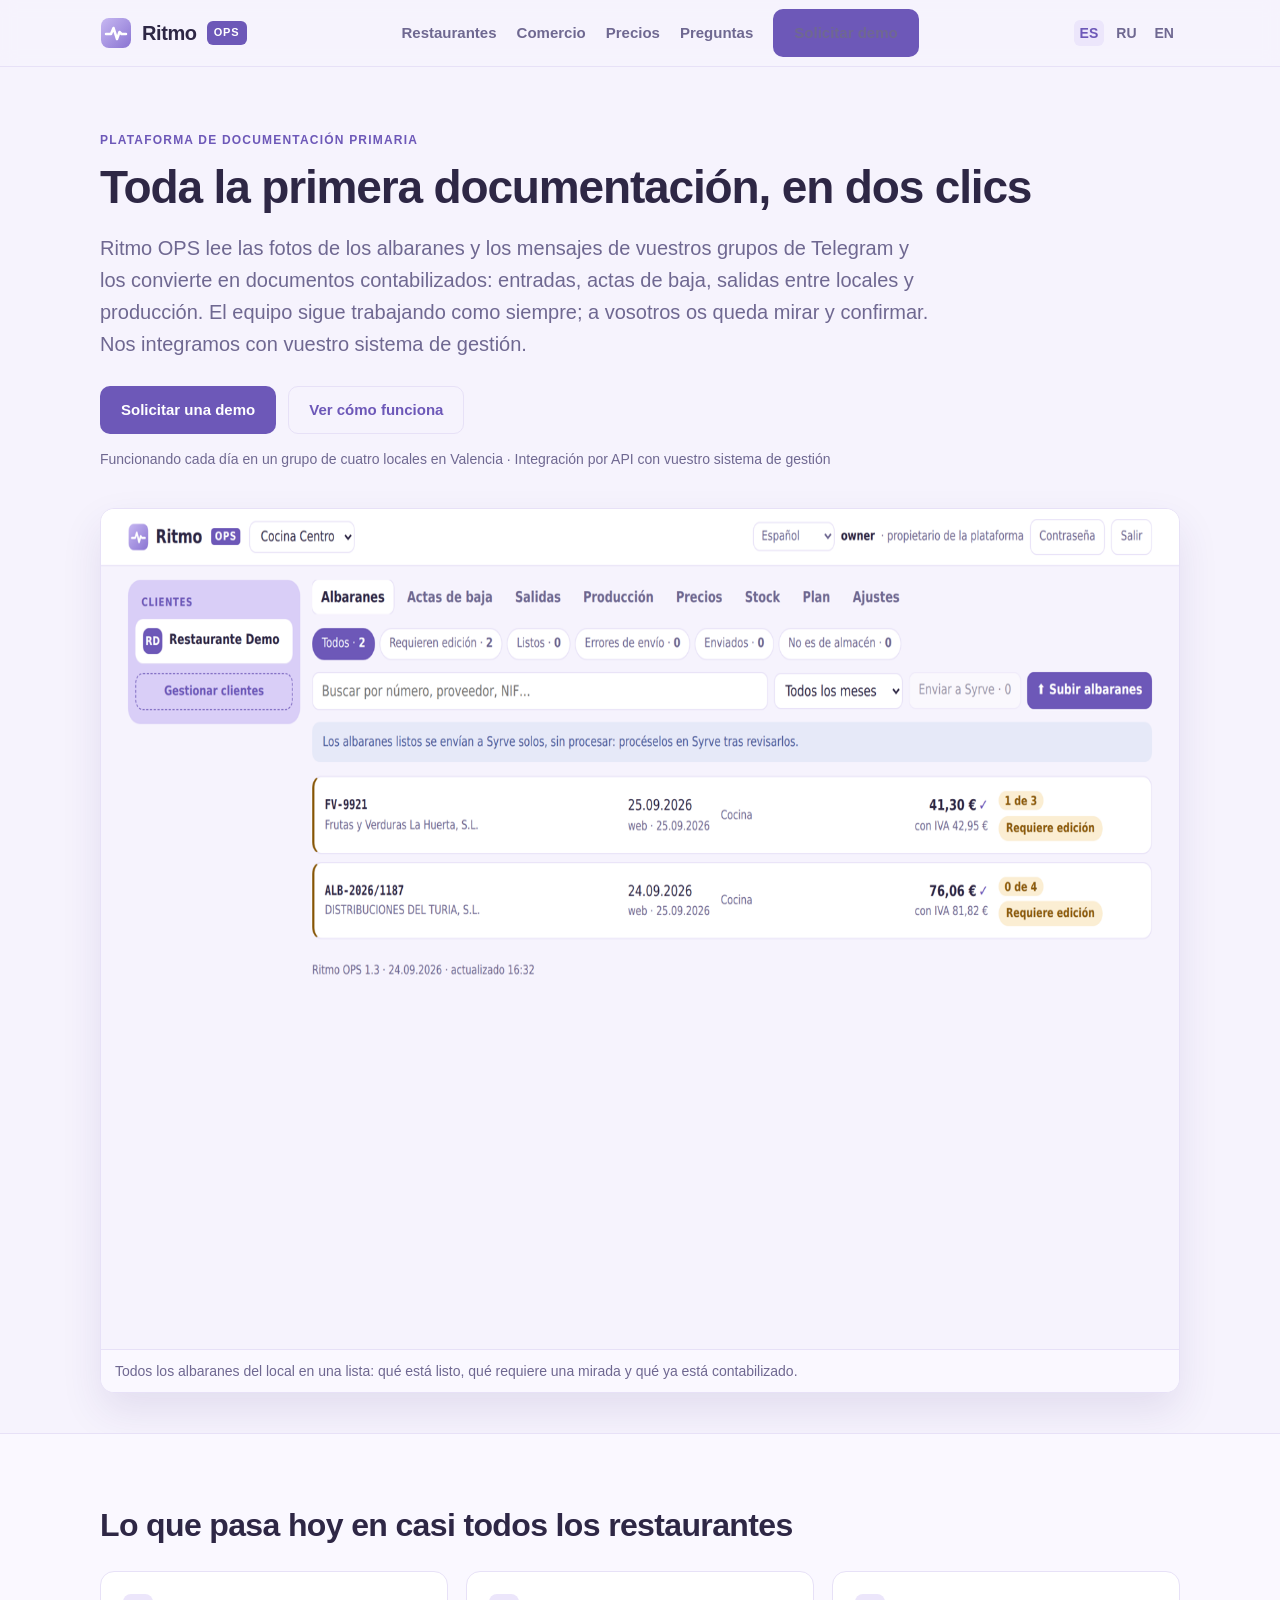
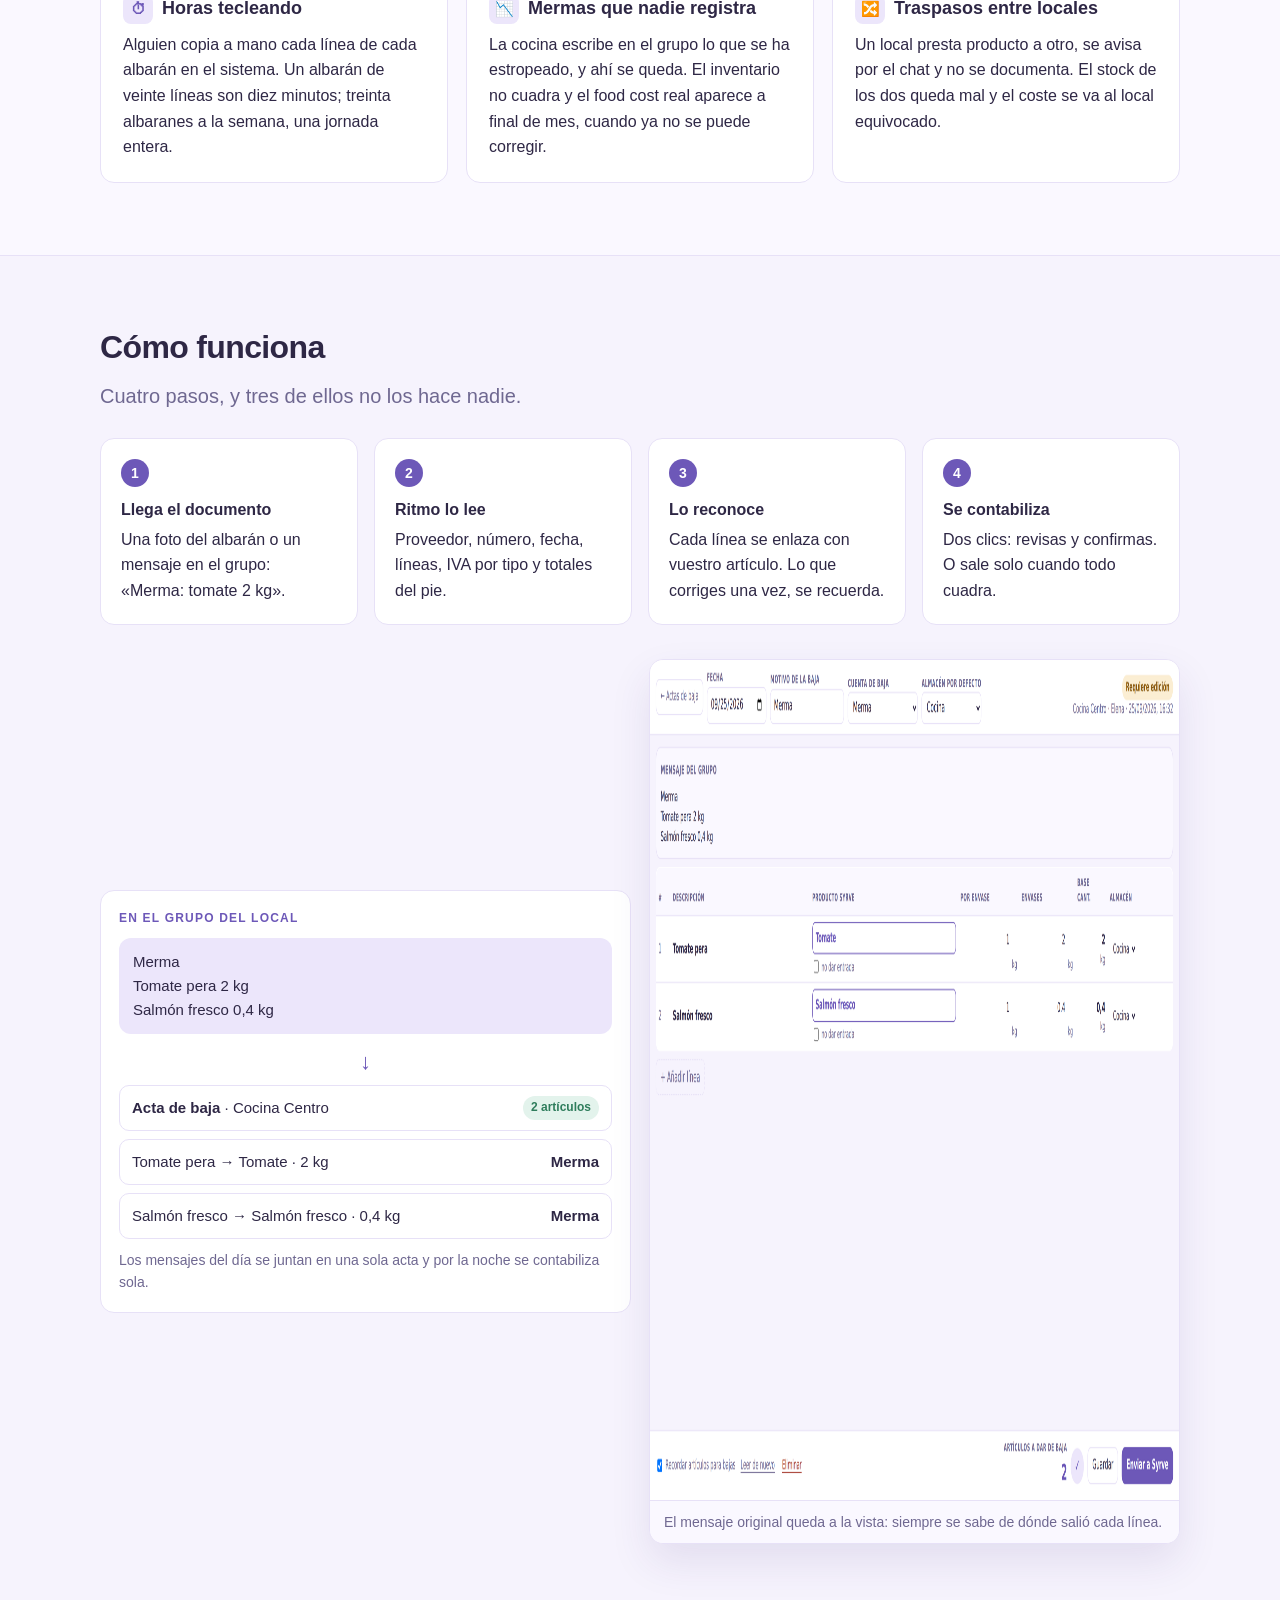
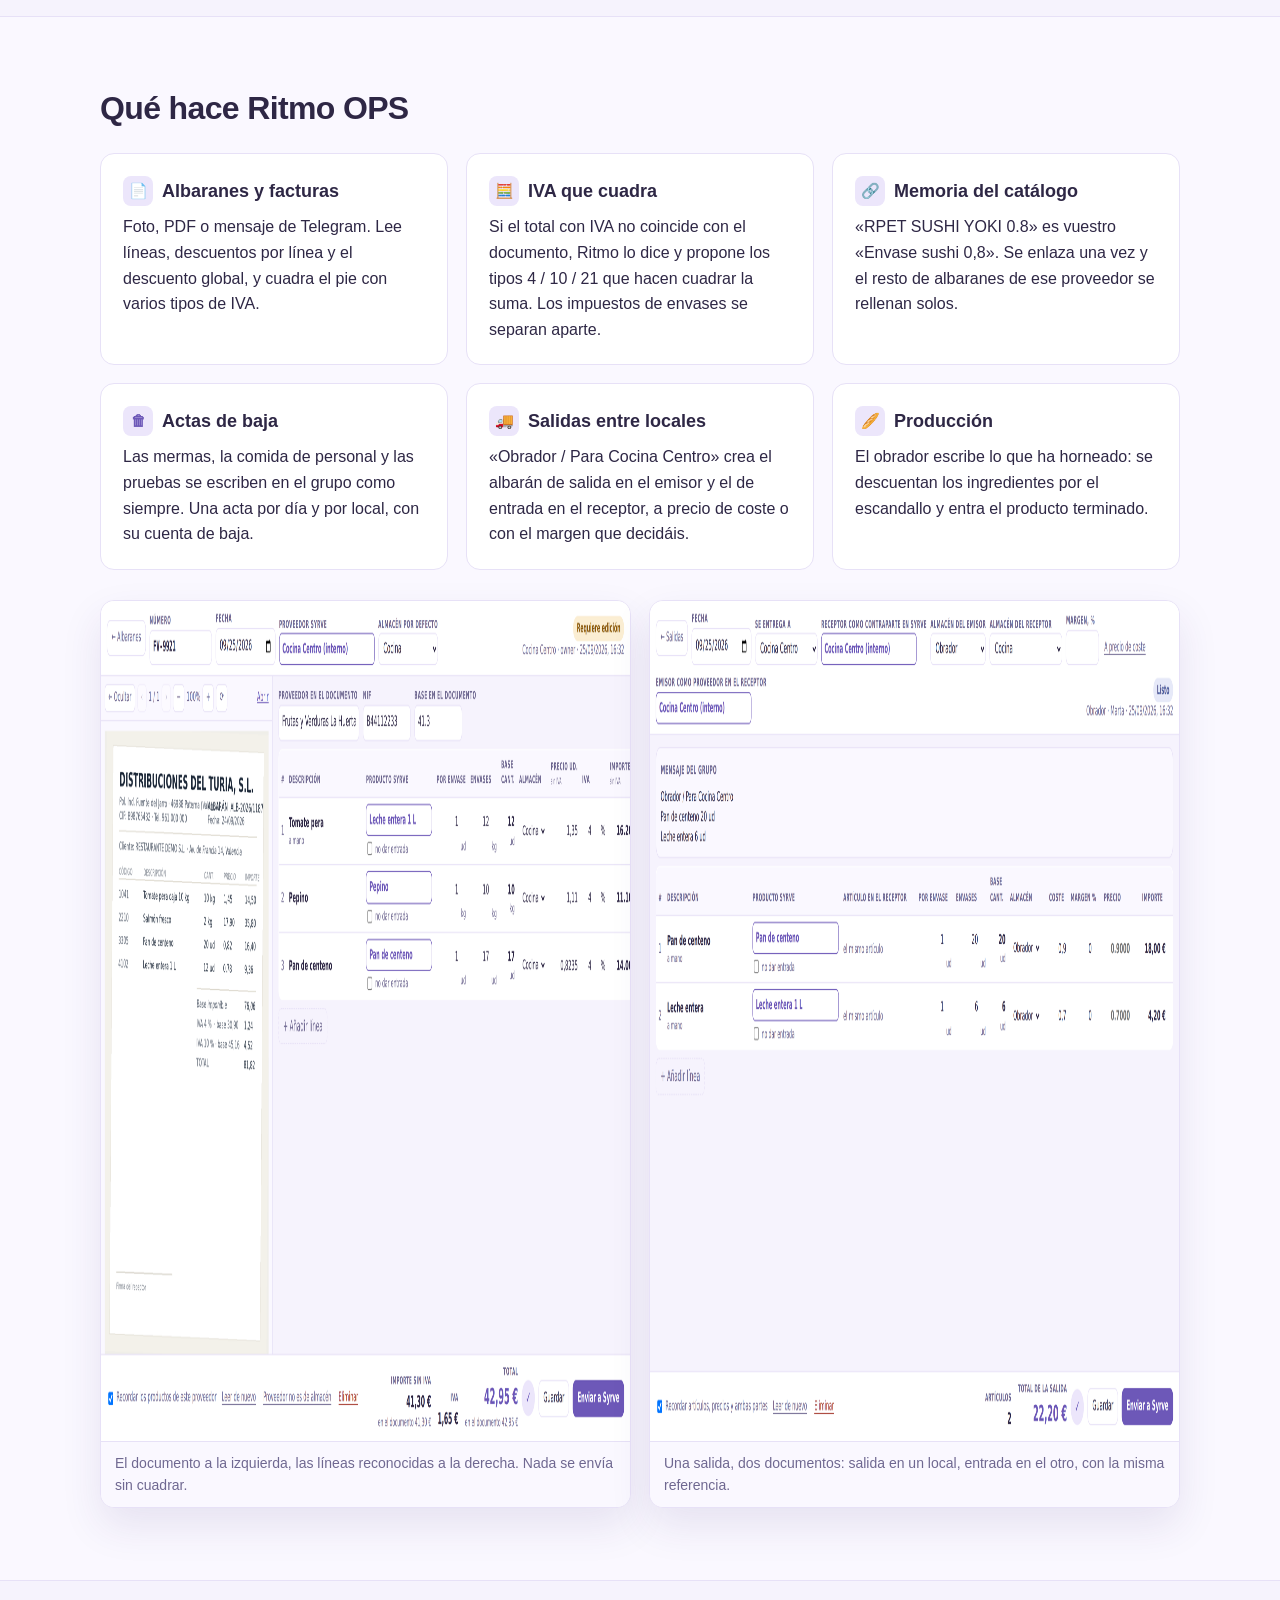
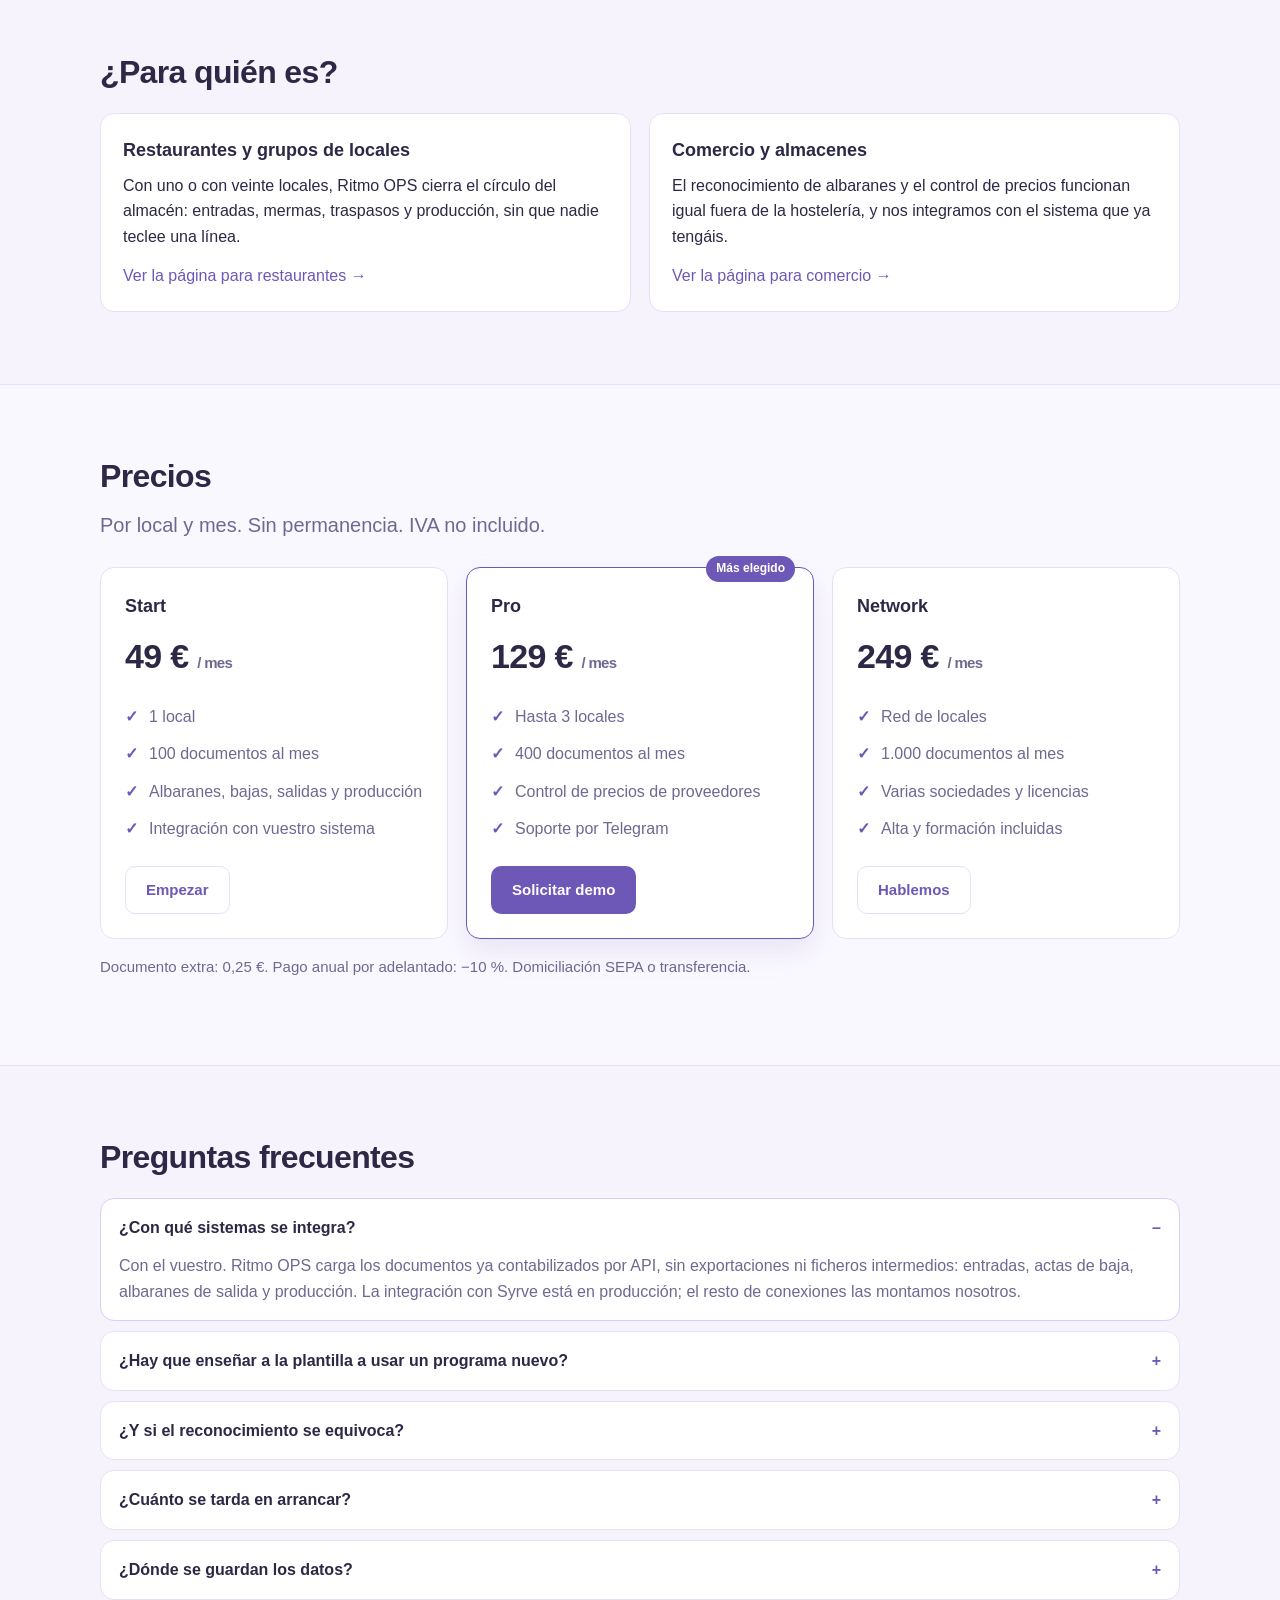
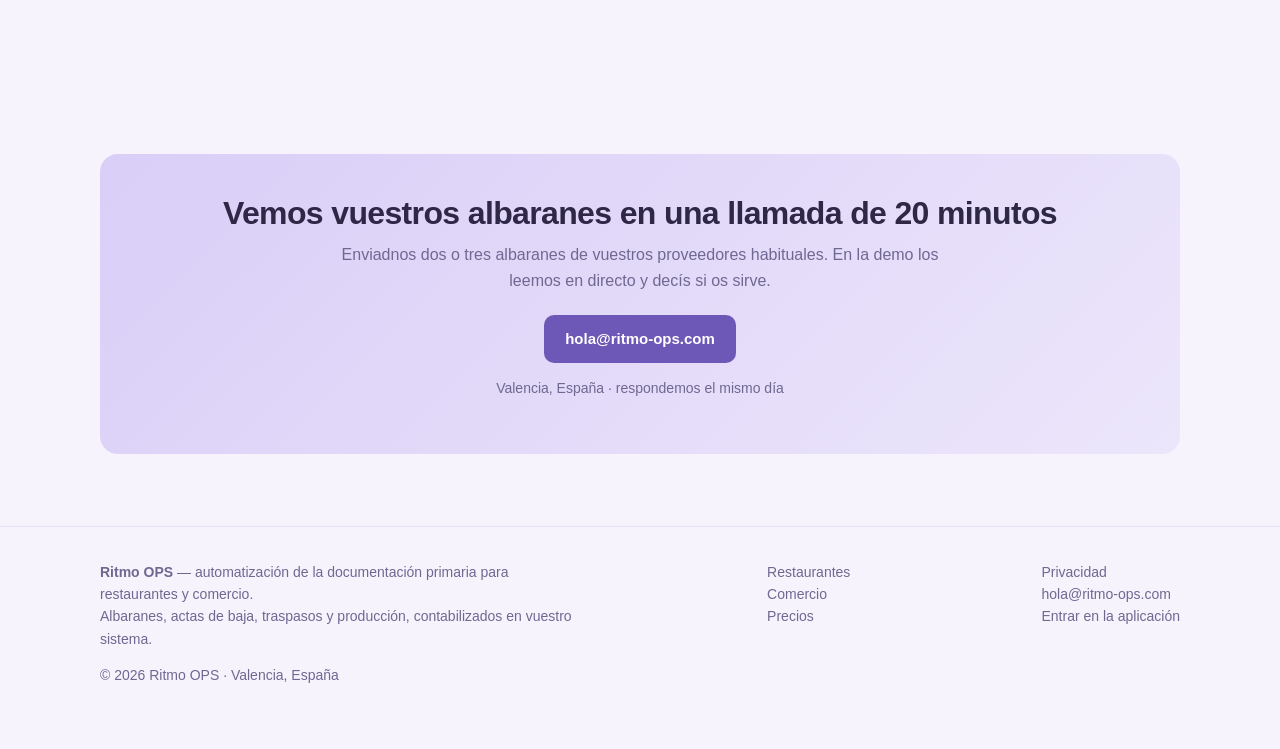
==== index.html @ 9423d685 "Add files via upload" ====
<!doctype html>
<html lang="es">
<head>
<meta charset="utf-8">
<meta name="viewport" content="width=device-width, initial-scale=1">
<title>Ritmo OPS — albaranes, mermas y traspasos automáticos para restaurantes</title>
<meta name="description" content="Plataforma que automatiza la documentación primaria: fotos de albaranes y mensajes del equipo se convierten en documentos contabilizados —entradas, actas de baja, traspasos entre locales y producción— en dos clics.">
<link rel="canonical" href="https://ritmo-ops.com/">
<link rel="alternate" hreflang="es" href="https://ritmo-ops.com/">
<link rel="alternate" hreflang="ru" href="https://ritmo-ops.com/ru.html">
<link rel="alternate" hreflang="en" href="https://ritmo-ops.com/en.html">
<link rel="alternate" hreflang="x-default" href="https://ritmo-ops.com/">
<meta property="og:type" content="website">
<meta property="og:url" content="https://ritmo-ops.com/">
<meta property="og:title" content="Ritmo OPS — albaranes, mermas y traspasos automáticos">
<meta property="og:description" content="De la foto del albarán al documento contabilizado en dos clics. Nos integramos con vuestro sistema de gestión.">
<meta property="og:image" content="https://ritmo-ops.com/og.png">
<meta property="og:locale" content="es_ES">
<meta name="twitter:card" content="summary_large_image">
<link rel="icon" type="image/svg+xml" href="/favicon.svg">
<link rel="stylesheet" href="/style.css">
<script type="application/ld+json">
{"@context":"https://schema.org","@type":"SoftwareApplication","name":"Ritmo OPS",
"applicationCategory":"BusinessApplication","operatingSystem":"Web",
"description":"Plataforma de automatización de la documentación primaria: reconocimiento de albaranes y facturas, actas de baja, traspasos entre locales y producción, con carga automática en el sistema de gestión del cliente.",
"url":"https://ritmo-ops.com/","inLanguage":["es","ru","en"],
"offers":[{"@type":"Offer","name":"Start","price":"49","priceCurrency":"EUR"},
{"@type":"Offer","name":"Pro","price":"129","priceCurrency":"EUR"},
{"@type":"Offer","name":"Network","price":"249","priceCurrency":"EUR"}],
"featureList":["OCR de albaranes y facturas","Conciliación automática con vuestro catálogo","Actas de baja desde el chat","Traspasos entre locales","Actas de producción","Control de precios de proveedores","Integración por API con el sistema de gestión"]}
</script>
<script type="application/ld+json">
{"@context":"https://schema.org","@type":"FAQPage","mainEntity":[
{"@type":"Question","name":"¿Con qué sistemas se integra Ritmo OPS?","acceptedAnswer":{"@type":"Answer","text":"Nos integramos con vuestro sistema de gestión por API: los documentos se cargan ya contabilizados, sin exportar ni teclear. La integración con Syrve está en producción y el resto de conexiones las montamos nosotros."}},
{"@type":"Question","name":"¿Hay que enseñar a la plantilla a usar un programa nuevo?","acceptedAnswer":{"@type":"Answer","text":"No. El personal sigue haciendo la foto del albarán y escribiendo en el grupo de siempre. El trabajo con los documentos lo hace quien lleva la contabilidad."}},
{"@type":"Question","name":"¿Qué pasa si el reconocimiento se equivoca?","acceptedAnswer":{"@type":"Answer","text":"Nada se contabiliza sin vuestra autorización. Ritmo avisa cuando las sumas o el IVA no cuadran y propone el ajuste; cada corrección se recuerda para la próxima vez."}},
{"@type":"Question","name":"¿Cuánto cuesta?","acceptedAnswer":{"@type":"Answer","text":"Desde 49 € al mes por local con 100 documentos incluidos. Pro 129 € con 400 documentos y Network 249 € con 1.000. IVA no incluido."}},
{"@type":"Question","name":"¿Dónde se guardan mis datos?","acceptedAnswer":{"@type":"Answer","text":"En servidores en la Unión Europea. Las credenciales de vuestro sistema se guardan cifradas y no se muestran a nadie, ni siquiera a nosotros."}}]}
</script>
</head>
<body>

<header class="top">
  <div class="wrap">
    <a class="brand" href="/">
      <span class="mark"><svg viewBox="0 0 64 64" xmlns="http://www.w3.org/2000/svg" aria-hidden="true"><defs><linearGradient id="g" x1="0" y1="0" x2="1" y2="1"><stop offset="0" stop-color="#c7b8f2"/><stop offset="1" stop-color="#8a74d2"/></linearGradient></defs><rect x="2" y="2" width="60" height="60" rx="16" fill="url(#g)"/><path d="M12 34 H22 L27 22 L34 44 L39 30 L43 34 H52" fill="none" stroke="#fff" stroke-width="5" stroke-linecap="round" stroke-linejoin="round"/></svg></span>
      Ritmo <b>OPS</b>
    </a>
    <nav class="menu">
      <a href="/restaurantes.html">Restaurantes</a>
      <a href="/comercio.html">Comercio</a>
      <a href="#precios">Precios</a>
      <a href="#faq">Preguntas</a>
      <a class="btn" href="#demo">Solicitar demo</a>
    </nav>
    <div class="lang" style="margin-left:auto">
      <a href="/" aria-current="page">ES</a><a href="/ru.html">RU</a><a href="/en.html">EN</a>
    </div>
  </div>
</header>

<section class="hero">
  <div class="wrap">
    <p class="eyebrow">Plataforma de documentación primaria</p>
    <h1>Toda la primera documentación, en dos clics</h1>
    <p class="lead">Ritmo OPS lee las fotos de los albaranes y los mensajes de vuestros grupos de
      Telegram y los convierte en documentos contabilizados: entradas, actas de baja, salidas entre
      locales y producción. El equipo sigue trabajando como siempre; a vosotros os queda mirar y
      confirmar. Nos integramos con vuestro sistema de gestión.</p>
    <div class="cta">
      <a class="btn" href="#demo">Solicitar una demo</a>
      <a class="btn ghost" href="#como">Ver cómo funciona</a>
    </div>
    <p class="note">Funcionando cada día en un grupo de cuatro locales en Valencia · Integración por API con vuestro sistema de gestión</p>

    <figure class="shot">
      <img src="/shot-lista.png" width="1440" height="840"
           alt="Lista de albaranes en Ritmo OPS con su estado: requiere edición, listo, contabilizado">
      <figcaption>Todos los albaranes del local en una lista: qué está listo, qué requiere una mirada y qué ya está contabilizado.</figcaption>
    </figure>
  </div>
</section>

<section class="tint">
  <div class="wrap">
    <h2>Lo que pasa hoy en casi todos los restaurantes</h2>
    <div class="grid g3" style="margin-top:26px">
      <div class="card">
        <h3><span class="ico">⏱</span> Horas tecleando</h3>
        <p>Alguien copia a mano cada línea de cada albarán en el sistema. Un albarán de veinte
          líneas son diez minutos; treinta albaranes a la semana, una jornada entera.</p>
      </div>
      <div class="card">
        <h3><span class="ico">📉</span> Mermas que nadie registra</h3>
        <p>La cocina escribe en el grupo lo que se ha estropeado, y ahí se queda. El inventario
          no cuadra y el food cost real aparece a final de mes, cuando ya no se puede corregir.</p>
      </div>
      <div class="card">
        <h3><span class="ico">🔀</span> Traspasos entre locales</h3>
        <p>Un local presta producto a otro, se avisa por el chat y no se documenta. El stock de
          los dos queda mal y el coste se va al local equivocado.</p>
      </div>
    </div>
  </div>
</section>

<section id="como">
  <div class="wrap">
    <h2>Cómo funciona</h2>
    <p class="lead">Cuatro pasos, y tres de ellos no los hace nadie.</p>
    <ol class="steps">
      <li><b>Llega el documento</b>Una foto del albarán o un mensaje en el grupo: «Merma: tomate 2 kg».</li>
      <li><b>Ritmo lo lee</b>Proveedor, número, fecha, líneas, IVA por tipo y totales del pie.</li>
      <li><b>Lo reconoce</b>Cada línea se enlaza con vuestro artículo. Lo que corriges una vez, se recuerda.</li>
      <li><b>Se contabiliza</b>Dos clics: revisas y confirmas. O sale solo cuando todo cuadra.</li>
    </ol>

    <div class="grid g2" style="margin-top:34px; align-items:center">
      <div class="chat">
        <p class="eyebrow" style="margin-bottom:10px">En el grupo del local</p>
        <div class="bubble">Merma
Tomate pera 2 kg
Salmón fresco 0,4 kg</div>
        <div class="arrowdown">↓</div>
        <div class="docline"><span><b>Acta de baja</b> · Cocina Centro</span><span class="tag">2 artículos</span></div>
        <div class="docline"><span>Tomate pera → Tomate · 2 kg</span><b>Merma</b></div>
        <div class="docline"><span>Salmón fresco → Salmón fresco · 0,4 kg</span><b>Merma</b></div>
        <p class="muted" style="margin:10px 0 0; font-size:14px">Los mensajes del día se juntan en una sola acta y por la noche se contabiliza sola.</p>
      </div>
      <figure class="shot" style="margin:0">
        <img src="/shot-merma.png" width="1440" height="840"
             alt="Acta de baja creada a partir de un mensaje del grupo de Telegram">
        <figcaption>El mensaje original queda a la vista: siempre se sabe de dónde salió cada línea.</figcaption>
      </figure>
    </div>
  </div>
</section>

<section class="tint">
  <div class="wrap">
    <h2>Qué hace Ritmo OPS</h2>
    <div class="grid g3" style="margin-top:26px">
      <div class="card">
        <h3><span class="ico">📄</span> Albaranes y facturas</h3>
        <p>Foto, PDF o mensaje de Telegram. Lee líneas, descuentos por línea y el descuento global,
          y cuadra el pie con varios tipos de IVA.</p>
      </div>
      <div class="card">
        <h3><span class="ico">🧮</span> IVA que cuadra</h3>
        <p>Si el total con IVA no coincide con el documento, Ritmo lo dice y propone los tipos
          4 / 10 / 21 que hacen cuadrar la suma. Los impuestos de envases se separan aparte.</p>
      </div>
      <div class="card">
        <h3><span class="ico">🔗</span> Memoria del catálogo</h3>
        <p>«RPET SUSHI YOKI 0.8» es vuestro «Envase sushi 0,8». Se enlaza una vez y el resto de
          albaranes de ese proveedor se rellenan solos.</p>
      </div>
      <div class="card">
        <h3><span class="ico">🗑</span> Actas de baja</h3>
        <p>Las mermas, la comida de personal y las pruebas se escriben en el grupo como siempre.
          Una acta por día y por local, con su cuenta de baja.</p>
      </div>
      <div class="card">
        <h3><span class="ico">🚚</span> Salidas entre locales</h3>
        <p>«Obrador / Para Cocina Centro» crea el albarán de salida en el emisor y el de entrada
          en el receptor, a precio de coste o con el margen que decidáis.</p>
      </div>
      <div class="card">
        <h3><span class="ico">🥖</span> Producción</h3>
        <p>El obrador escribe lo que ha horneado: se descuentan los ingredientes por el escandallo
          y entra el producto terminado.</p>
      </div>
    </div>

    <div class="grid g2" style="margin-top:30px">
      <figure class="shot" style="margin:0">
        <img src="/shot-factura.png" width="1440" height="840"
             alt="Albarán reconocido en Ritmo OPS: líneas enlazadas con el catálogo e IVA por línea">
        <figcaption>El documento a la izquierda, las líneas reconocidas a la derecha. Nada se envía sin cuadrar.</figcaption>
      </figure>
      <figure class="shot" style="margin:0">
        <img src="/shot-traspaso.png" width="1440" height="840"
             alt="Albarán de salida entre locales con coste, margen y precio por línea">
        <figcaption>Una salida, dos documentos: salida en un local, entrada en el otro, con la misma referencia.</figcaption>
      </figure>
    </div>
  </div>
</section>

<section>
  <div class="wrap">
    <h2>¿Para quién es?</h2>
    <div class="grid g2" style="margin-top:22px">
      <div class="card">
        <h3>Restaurantes y grupos de locales</h3>
        <p>Con uno o con veinte locales, Ritmo OPS cierra el círculo del almacén: entradas, mermas,
          traspasos y producción, sin que nadie teclee una línea.</p>
        <p><a href="/restaurantes.html">Ver la página para restaurantes →</a></p>
      </div>
      <div class="card">
        <h3>Comercio y almacenes</h3>
        <p>El reconocimiento de albaranes y el control de precios funcionan igual fuera de la
          hostelería, y nos integramos con el sistema que ya tengáis.</p>
        <p><a href="/comercio.html">Ver la página para comercio →</a></p>
      </div>
    </div>
  </div>
</section>

<section id="precios" class="tint">
  <div class="wrap">
    <h2>Precios</h2>
    <p class="lead">Por local y mes. Sin permanencia. IVA no incluido.</p>
    <div class="plans">
      <div class="plan">
        <h3>Start</h3>
        <p class="price">49 € <span>/ mes</span></p>
        <ul>
          <li>1 local</li>
          <li>100 documentos al mes</li>
          <li>Albaranes, bajas, salidas y producción</li>
          <li>Integración con vuestro sistema</li>
        </ul>
        <a class="btn ghost" href="#demo">Empezar</a>
      </div>
      <div class="plan best">
        <h3>Pro</h3>
        <p class="price">129 € <span>/ mes</span></p>
        <ul>
          <li>Hasta 3 locales</li>
          <li>400 documentos al mes</li>
          <li>Control de precios de proveedores</li>
          <li>Soporte por Telegram</li>
        </ul>
        <a class="btn" href="#demo">Solicitar demo</a>
      </div>
      <div class="plan">
        <h3>Network</h3>
        <p class="price">249 € <span>/ mes</span></p>
        <ul>
          <li>Red de locales</li>
          <li>1.000 documentos al mes</li>
          <li>Varias sociedades y licencias</li>
          <li>Alta y formación incluidas</li>
        </ul>
        <a class="btn ghost" href="#demo">Hablemos</a>
      </div>
    </div>
    <p class="muted" style="margin-top:16px; font-size:15px">Documento extra: 0,25 €. Pago anual por adelantado: −10 %.
      Domiciliación SEPA o transferencia.</p>
  </div>
</section>

<section id="faq">
  <div class="wrap">
    <h2>Preguntas frecuentes</h2>
    <div style="margin-top:22px">
      <details open>
        <summary>¿Con qué sistemas se integra?</summary>
        <p>Con el vuestro. Ritmo OPS carga los documentos ya contabilizados por API, sin exportaciones
          ni ficheros intermedios: entradas, actas de baja, albaranes de salida y producción. La
          integración con Syrve está en producción; el resto de conexiones las montamos nosotros.</p>
      </details>
      <details>
        <summary>¿Hay que enseñar a la plantilla a usar un programa nuevo?</summary>
        <p>No. La cocina y la sala siguen haciendo la foto del albarán y escribiendo en el grupo de
          siempre. Con el programa trabaja quien lleva la contabilidad, y sobre todo revisa.</p>
      </details>
      <details>
        <summary>¿Y si el reconocimiento se equivoca?</summary>
        <p>Mientras no lo autoricéis, nada se contabiliza. Ritmo avisa cuando las sumas o el IVA no
          cuadran y propone el ajuste. Cada corrección que hacéis se recuerda para el siguiente albarán
          de ese proveedor.</p>
      </details>
      <details>
        <summary>¿Cuánto se tarda en arrancar?</summary>
        <p>Una tarde: conectamos vuestro sistema, damos de alta los locales y sus almacenes y añadimos
          el bot a los grupos. Los primeros albaranes se enlazan a mano; a partir de ahí el catálogo ya
          se conoce.</p>
      </details>
      <details>
        <summary>¿Dónde se guardan los datos?</summary>
        <p>En servidores en la Unión Europea. Las credenciales de vuestro sistema se guardan cifradas
          y no se muestran en ninguna pantalla.</p>
      </details>
    </div>
  </div>
</section>

<section id="demo">
  <div class="wrap">
    <div class="final">
      <h2>Vemos vuestros albaranes en una llamada de 20 minutos</h2>
      <p class="muted" style="max-width:40em;margin:0 auto 22px">Enviadnos dos o tres albaranes de
        vuestros proveedores habituales. En la demo los leemos en directo y decís si os sirve.</p>
      <p><a class="btn" href="mailto:hola@ritmo-ops.com?subject=Demo%20Ritmo%20OPS">hola@ritmo-ops.com</a></p>
      <p class="muted" style="font-size:14px;margin-top:14px">Valencia, España · respondemos el mismo día</p>
    </div>
  </div>
</section>

<footer>
  <div class="wrap cols">
    <div class="legal">
      <p><strong>Ritmo OPS</strong> — automatización de la documentación primaria para restaurantes y comercio.<br>
        Albaranes, actas de baja, traspasos y producción, contabilizados en vuestro sistema.</p>
      <p>© 2026 Ritmo OPS · Valencia, España</p>
    </div>
    <div>
      <p><a href="/restaurantes.html">Restaurantes</a><br>
        <a href="/comercio.html">Comercio</a><br>
        <a href="#precios">Precios</a></p>
    </div>
    <div>
      <p><a href="/privacidad.html">Privacidad</a><br>
        <a href="mailto:hola@ritmo-ops.com">hola@ritmo-ops.com</a><br>
        <a href="https://app.ritmo-ops.com">Entrar en la aplicación</a></p>
    </div>
  </div>
</footer>

</body>
</html>
---- style.css ----
/* Ritmo OPS — сайт-витрина. Один файл на все страницы. */
:root {
  --ground: #f6f3fd; --surface: #fff; --surface-2: #faf8ff;
  --ink: #2e2745; --ink-soft: #6f6891; --line: #e7e1f7;
  --accent: #6d58b8; --accent-2: #8a74d2; --accent-soft: #ece6fb; --lilac: #d9cef7;
  --ok: #2f7d5c; --ok-soft: #e3f3ec;
  --radius: 14px; --wrap: 1120px;
  color-scheme: light;
}
* { box-sizing: border-box; }
html { scroll-behavior: smooth; }
body {
  margin: 0; background: var(--ground); color: var(--ink);
  font: 16px/1.6 -apple-system, BlinkMacSystemFont, "Segoe UI", Roboto, "Helvetica Neue", Arial, sans-serif;
  -webkit-font-smoothing: antialiased;
}
img { max-width: 100%; display: block; }
a { color: var(--accent); text-decoration: none; }
a:hover { text-decoration: underline; }
.wrap { width: 100%; max-width: var(--wrap); margin: 0 auto; padding: 0 20px; }

/* шапка */
header.top { position: sticky; top: 0; z-index: 20; background: rgba(246,243,253,.92);
  backdrop-filter: blur(8px); border-bottom: 1px solid var(--line); }
.top .wrap { display: flex; align-items: center; gap: 18px; height: 66px; }
.brand { display: flex; align-items: center; gap: 10px; font-weight: 800; font-size: 20px;
  letter-spacing: -.02em; color: var(--ink); }
.brand:hover { text-decoration: none; }
.brand .mark { width: 32px; height: 32px; border-radius: 9px; overflow: hidden; flex: none; }
.brand b { background: var(--accent); color: #fff; font-size: 11px; font-weight: 800;
  letter-spacing: .08em; padding: 3px 7px; border-radius: 6px; }
nav.menu { display: flex; gap: 20px; margin-left: auto; align-items: center; }
nav.menu a { color: var(--ink-soft); font-weight: 600; font-size: 15px; }
nav.menu a:hover { color: var(--accent); text-decoration: none; }
.lang { display: flex; gap: 6px; align-items: center; font-size: 14px; }
.lang a { color: var(--ink-soft); font-weight: 600; padding: 2px 6px; border-radius: 6px; }
.lang a[aria-current] { background: var(--accent-soft); color: var(--accent); }
.btn { display: inline-block; background: var(--accent); color: #fff; font-weight: 700;
  padding: 11px 20px; border-radius: 10px; border: 1px solid transparent; font-size: 15px; }
.btn:hover { background: #5c48a3; text-decoration: none; }
.btn.ghost { background: transparent; color: var(--accent); border-color: var(--line); }
.btn.ghost:hover { background: var(--accent-soft); }
.burger { display: none; }

/* секции */
section { padding: 72px 0; }
section.tint { background: var(--surface-2); border-top: 1px solid var(--line); border-bottom: 1px solid var(--line); }
h1 { font-size: clamp(30px, 5vw, 46px); line-height: 1.12; letter-spacing: -.025em; margin: 0 0 18px; }
h2 { font-size: clamp(24px, 3.4vw, 32px); line-height: 1.2; letter-spacing: -.02em; margin: 0 0 14px; }
h3 { font-size: 18px; margin: 0 0 8px; }
p.lead { font-size: clamp(17px, 2.2vw, 20px); color: var(--ink-soft); margin: 0 0 26px; max-width: 42em; }
p { margin: 0 0 14px; }
.muted { color: var(--ink-soft); }
.eyebrow { text-transform: uppercase; letter-spacing: .1em; font-size: 12px; font-weight: 800;
  color: var(--accent); margin: 0 0 12px; }

/* герой */
.hero { padding: 64px 0 40px; }
.hero .cta { display: flex; gap: 12px; flex-wrap: wrap; margin-bottom: 14px; }
.hero .note { font-size: 14px; color: var(--ink-soft); }
.shot { margin-top: 38px; border: 1px solid var(--line); border-radius: var(--radius);
  overflow: hidden; background: var(--surface); box-shadow: 0 18px 40px rgba(60,44,120,.10); }
.shot img { width: 100%; }
figure { margin: 0; }
figcaption { font-size: 14px; color: var(--ink-soft); padding: 10px 14px; border-top: 1px solid var(--line);
  background: var(--surface-2); }

/* сетки */
.grid { display: grid; gap: 18px; }
.g2 { grid-template-columns: repeat(2, 1fr); }
.g3 { grid-template-columns: repeat(3, 1fr); }
.card { background: var(--surface); border: 1px solid var(--line); border-radius: var(--radius); padding: 22px; }
.card h3 { display: flex; align-items: center; gap: 9px; }
.card p:last-child { margin-bottom: 0; }
.ico { width: 30px; height: 30px; border-radius: 8px; background: var(--accent-soft); color: var(--accent);
  display: grid; place-items: center; font-size: 15px; flex: none; }

/* шаги */
ol.steps { counter-reset: s; list-style: none; padding: 0; margin: 0; display: grid; gap: 16px;
  grid-template-columns: repeat(4, 1fr); }
ol.steps li { counter-increment: s; background: var(--surface); border: 1px solid var(--line);
  border-radius: var(--radius); padding: 20px; }
ol.steps li::before { content: counter(s); display: grid; place-items: center; width: 28px; height: 28px;
  border-radius: 50%; background: var(--accent); color: #fff; font-weight: 800; font-size: 14px; margin-bottom: 10px; }
ol.steps b { display: block; margin-bottom: 4px; }

/* чат-пример */
.chat { background: var(--surface); border: 1px solid var(--line); border-radius: var(--radius); padding: 18px; }
.bubble { background: var(--accent-soft); border-radius: 12px; padding: 12px 14px; font-size: 15px;
  white-space: pre-line; margin-bottom: 10px; }
.arrowdown { text-align: center; color: var(--accent); font-size: 22px; margin: 6px 0; }
.docline { display: flex; justify-content: space-between; gap: 12px; padding: 10px 12px;
  border: 1px solid var(--line); border-radius: 10px; margin-bottom: 8px; font-size: 15px; }
.docline b { font-weight: 700; }
.tag { font-size: 12px; font-weight: 700; padding: 2px 8px; border-radius: 999px;
  background: var(--ok-soft); color: var(--ok); white-space: nowrap; }

/* тарифы */
.plans { display: grid; gap: 18px; grid-template-columns: repeat(3, 1fr); align-items: start; }
.plan { background: var(--surface); border: 1px solid var(--line); border-radius: var(--radius); padding: 24px; }
.plan.best { border-color: var(--accent); box-shadow: 0 12px 30px rgba(109,88,184,.12); position: relative; }
.plan.best::after { content: "Más elegido"; position: absolute; top: -12px; right: 18px; background: var(--accent);
  color: #fff; font-size: 12px; font-weight: 700; padding: 3px 10px; border-radius: 999px; }
.price { font-size: 34px; font-weight: 800; letter-spacing: -.02em; }
.price span { font-size: 15px; font-weight: 600; color: var(--ink-soft); }
.plan ul { list-style: none; padding: 0; margin: 14px 0 18px; }
.plan li { padding: 6px 0 6px 24px; position: relative; color: var(--ink-soft); }
.plan li::before { content: "✓"; position: absolute; left: 0; color: var(--accent); font-weight: 800; }

/* FAQ */
details { background: var(--surface); border: 1px solid var(--line); border-radius: var(--radius);
  padding: 16px 18px; margin-bottom: 10px; }
details[open] { border-color: var(--lilac); }
summary { font-weight: 700; cursor: pointer; list-style: none; }
summary::-webkit-details-marker { display: none; }
summary::after { content: "+"; float: right; color: var(--accent); font-weight: 800; }
details[open] summary::after { content: "–"; }
details p { margin: 12px 0 0; color: var(--ink-soft); }

/* финальный блок и подвал */
.final { background: linear-gradient(135deg, var(--lilac), var(--accent-soft)); border-radius: 18px;
  padding: 40px; text-align: center; }
.final h2 { margin-bottom: 10px; }
footer { border-top: 1px solid var(--line); padding: 34px 0 48px; color: var(--ink-soft); font-size: 14px; }
footer .cols { display: flex; gap: 28px; flex-wrap: wrap; justify-content: space-between; }
footer a { color: var(--ink-soft); }
footer .legal { max-width: 34em; }

@media (max-width: 900px) {
  .g3, .plans, ol.steps { grid-template-columns: 1fr 1fr; }
  nav.menu { display: none; }
  section { padding: 52px 0; }
}
@media (max-width: 620px) {
  .g2, .g3, .plans, ol.steps { grid-template-columns: 1fr; }
  .final { padding: 28px 20px; }
}
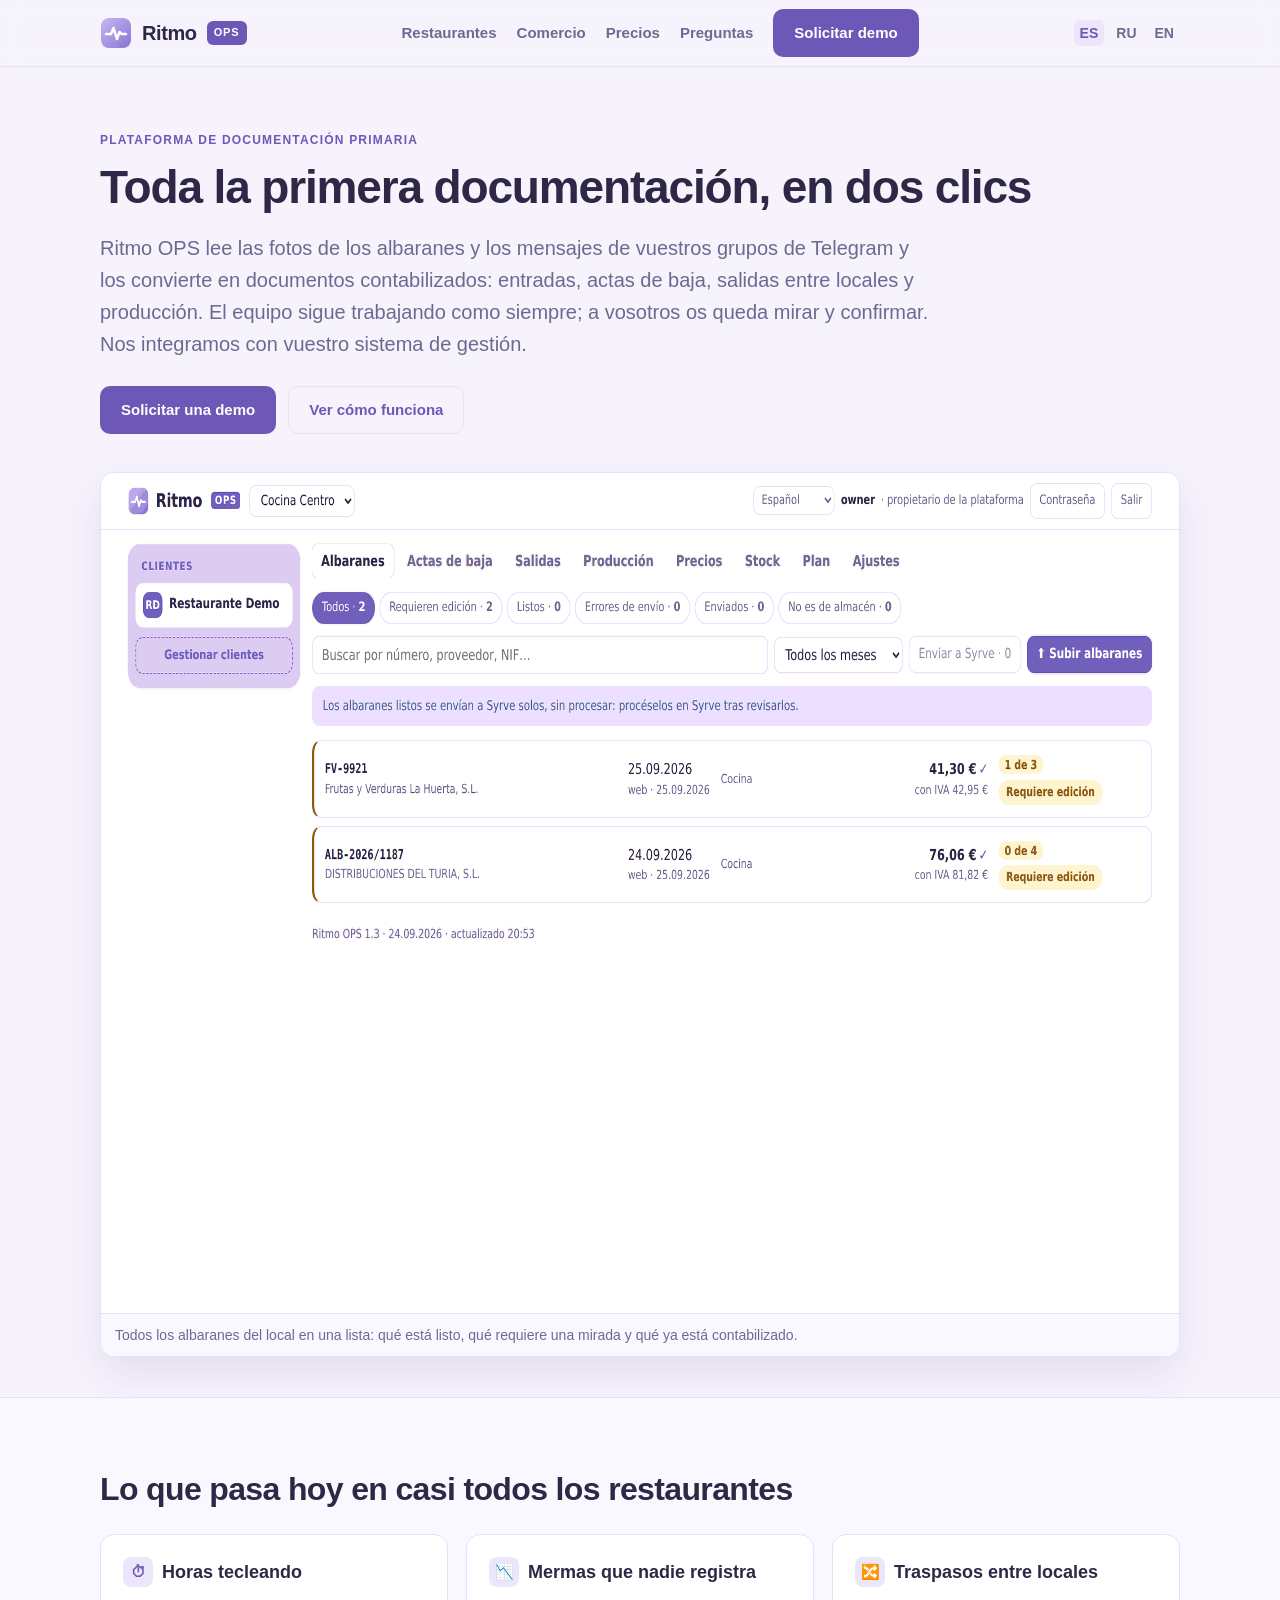
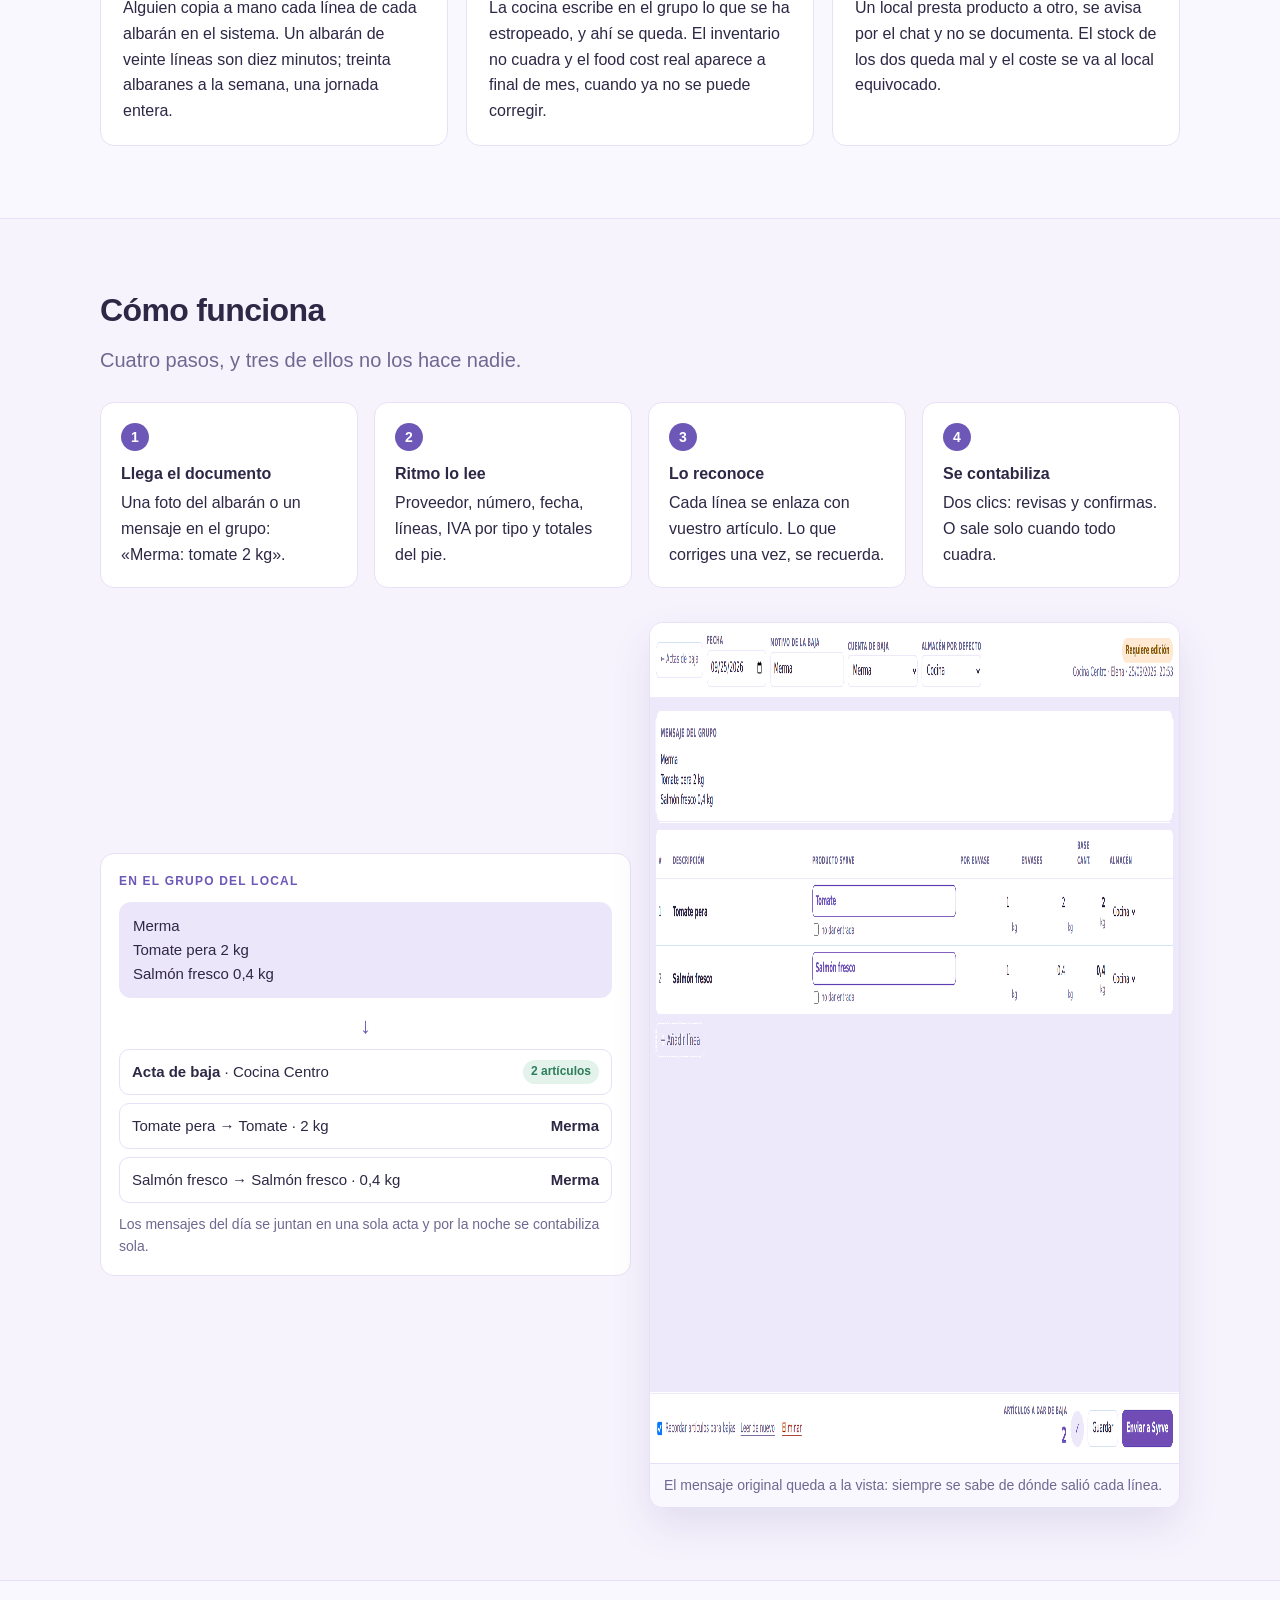
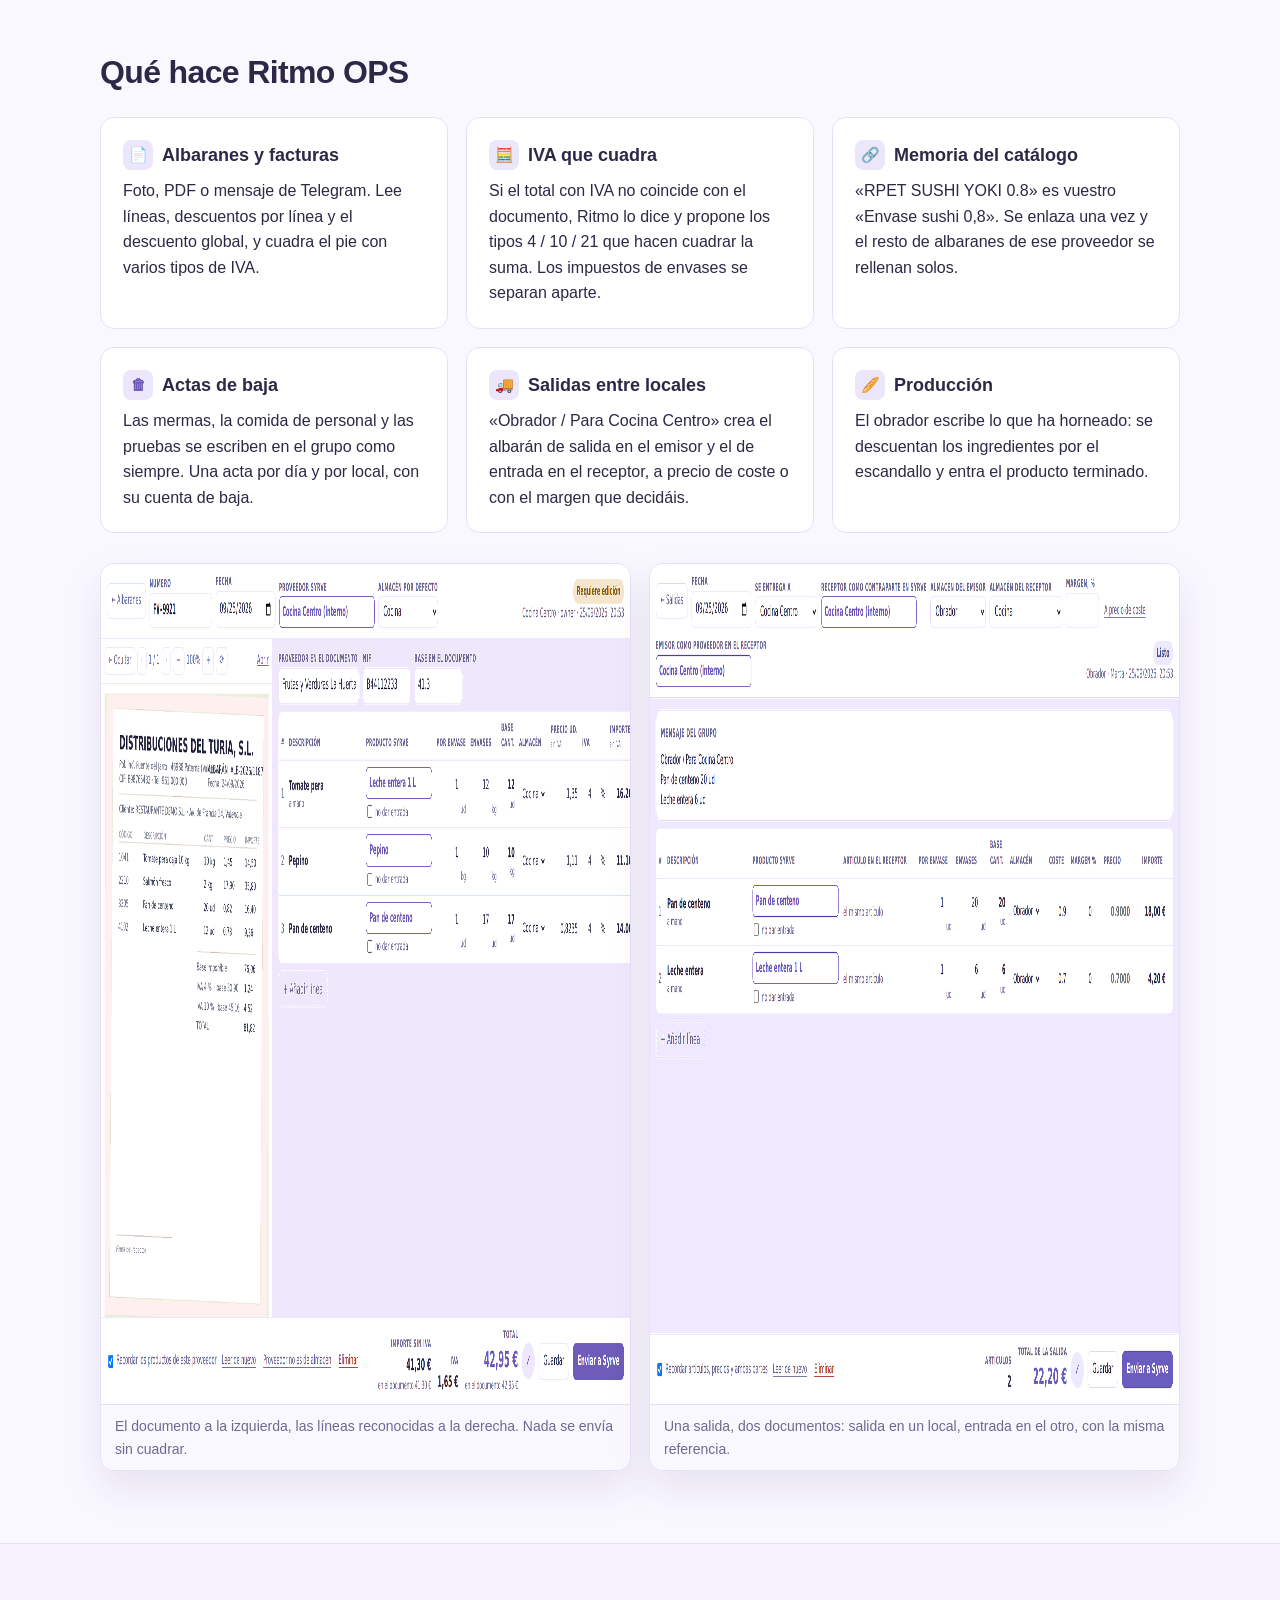
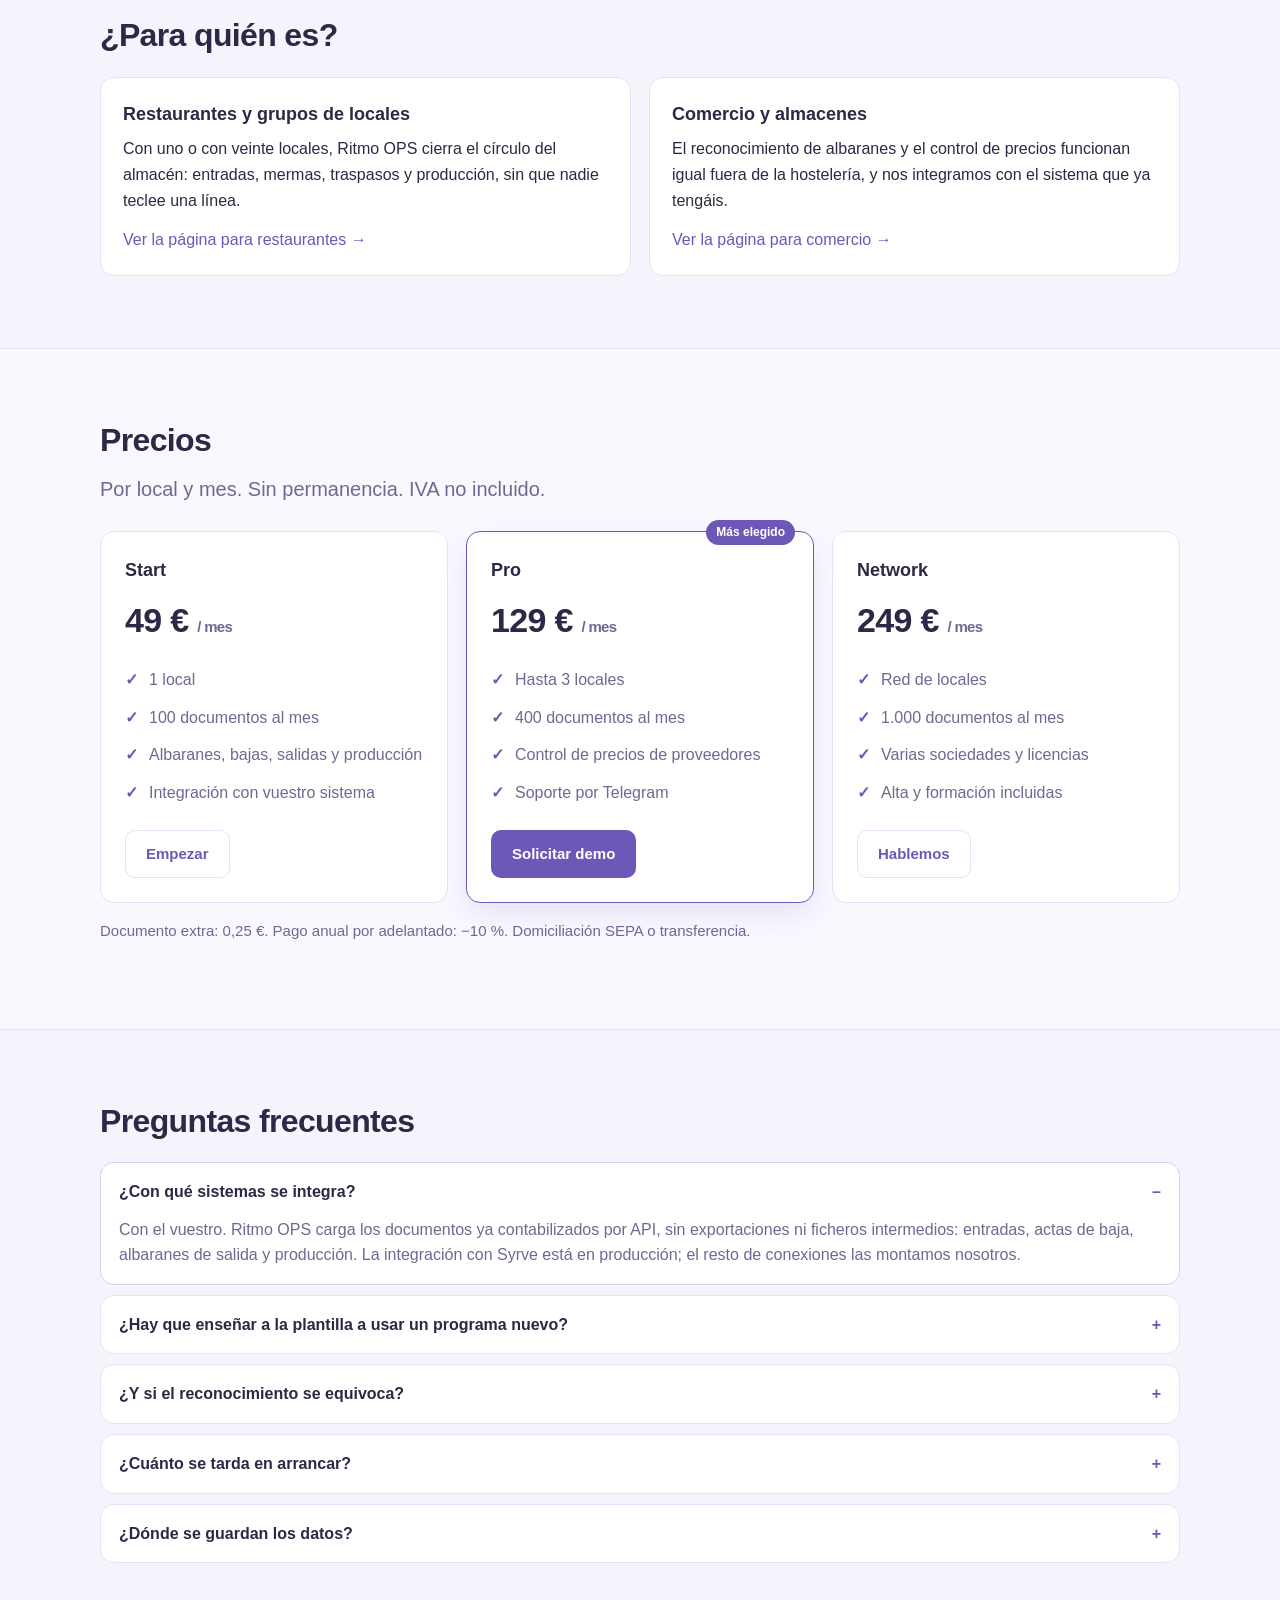
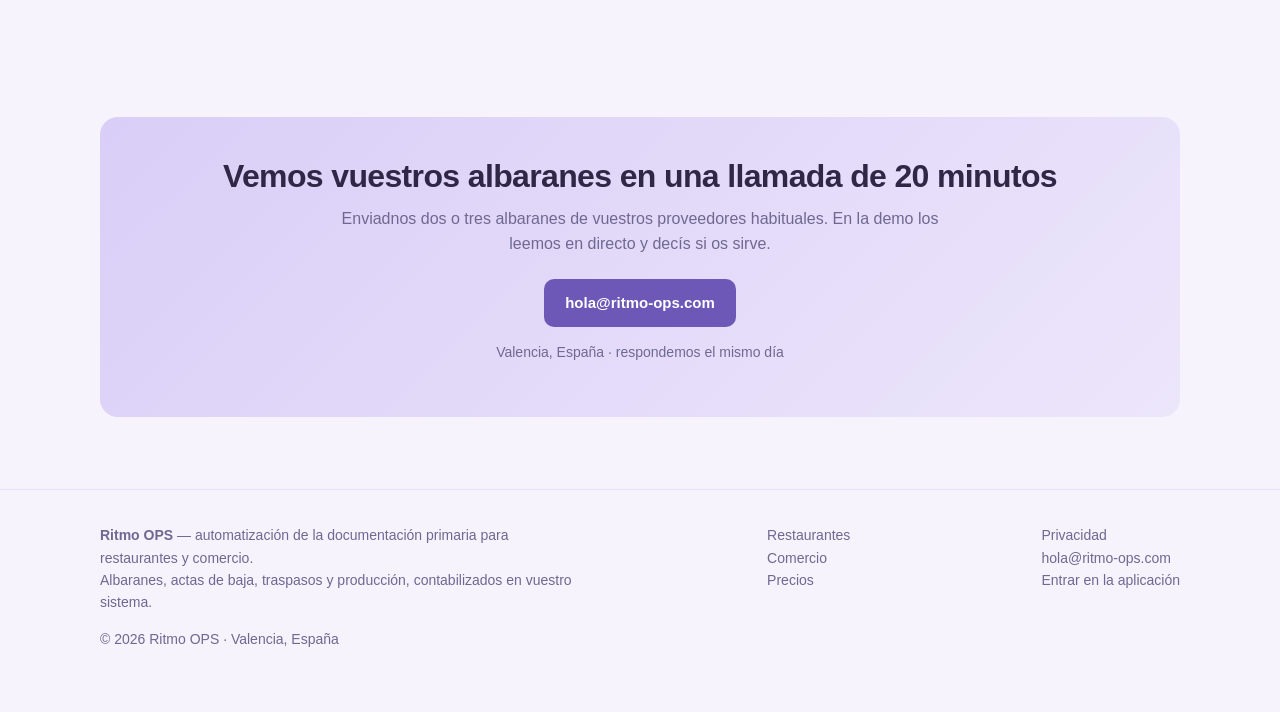
==== commit a8d055f6: "Add files via upload" ====
--- a/index.html
+++ b/index.html
@@ -71,7 +71,6 @@
       <a class="btn" href="#demo">Solicitar una demo</a>
       <a class="btn ghost" href="#como">Ver cómo funciona</a>
     </div>
-    <p class="note">Funcionando cada día en un grupo de cuatro locales en Valencia · Integración por API con vuestro sistema de gestión</p>
 
     <figure class="shot">
       <img src="/shot-lista.png" width="1440" height="840"
@@ -293,7 +292,7 @@
       <h2>Vemos vuestros albaranes en una llamada de 20 minutos</h2>
       <p class="muted" style="max-width:40em;margin:0 auto 22px">Enviadnos dos o tres albaranes de
         vuestros proveedores habituales. En la demo los leemos en directo y decís si os sirve.</p>
-      <p><a class="btn" href="mailto:hola@ritmo-ops.com?subject=Demo%20Ritmo%20OPS">hola@ritmo-ops.com</a></p>
+      <p><a class="btn" href="#demo" data-copy="hola@ritmo-ops.com" data-done="¡Copiado!" title="Clic para copiar">hola@ritmo-ops.com</a></p>
       <p class="muted" style="font-size:14px;margin-top:14px">Valencia, España · respondemos el mismo día</p>
     </div>
   </div>
@@ -313,11 +312,33 @@
     </div>
     <div>
       <p><a href="/privacidad.html">Privacidad</a><br>
-        <a href="mailto:hola@ritmo-ops.com">hola@ritmo-ops.com</a><br>
+        <a href="#demo" data-copy="hola@ritmo-ops.com" data-done="¡Copiado!" title="Clic para copiar">hola@ritmo-ops.com</a><br>
         <a href="https://app.ritmo-ops.com">Entrar en la aplicación</a></p>
     </div>
   </div>
 </footer>
 
+<script>
+document.addEventListener("click", function (e) {
+  var el = e.target.closest("[data-copy]");
+  if (!el) return;
+  e.preventDefault();
+  if (el.dataset.busy) return;
+  var was = el.textContent, done = el.getAttribute("data-done") || "OK";
+  var show = function () {
+    el.dataset.busy = "1"; el.textContent = done;
+    setTimeout(function () { el.textContent = was; delete el.dataset.busy; }, 1600);
+  };
+  var txt = el.getAttribute("data-copy");
+  if (navigator.clipboard && navigator.clipboard.writeText) navigator.clipboard.writeText(txt).then(show, show);
+  else {
+    var i = document.createElement("textarea");
+    i.value = txt; i.setAttribute("readonly", ""); i.style.position = "fixed"; i.style.opacity = "0";
+    document.body.appendChild(i); i.select();
+    try { document.execCommand("copy"); } catch (err) {}
+    i.remove(); show();
+  }
+});
+</script>
 </body>
 </html>
--- a/style.css
+++ b/style.css
@@ -32,6 +32,8 @@
 nav.menu { display: flex; gap: 20px; margin-left: auto; align-items: center; }
 nav.menu a { color: var(--ink-soft); font-weight: 600; font-size: 15px; }
 nav.menu a:hover { color: var(--accent); text-decoration: none; }
+nav.menu a.btn { color: #fff; }
+nav.menu a.btn:hover { color: #fff; }
 .lang { display: flex; gap: 6px; align-items: center; font-size: 14px; }
 .lang a { color: var(--ink-soft); font-weight: 600; padding: 2px 6px; border-radius: 6px; }
 .lang a[aria-current] { background: var(--accent-soft); color: var(--accent); }
@@ -135,3 +137,5 @@
   .g2, .g3, .plans, ol.steps { grid-template-columns: 1fr; }
   .final { padding: 28px 20px; }
 }
+
+[data-copy] { cursor: pointer; }
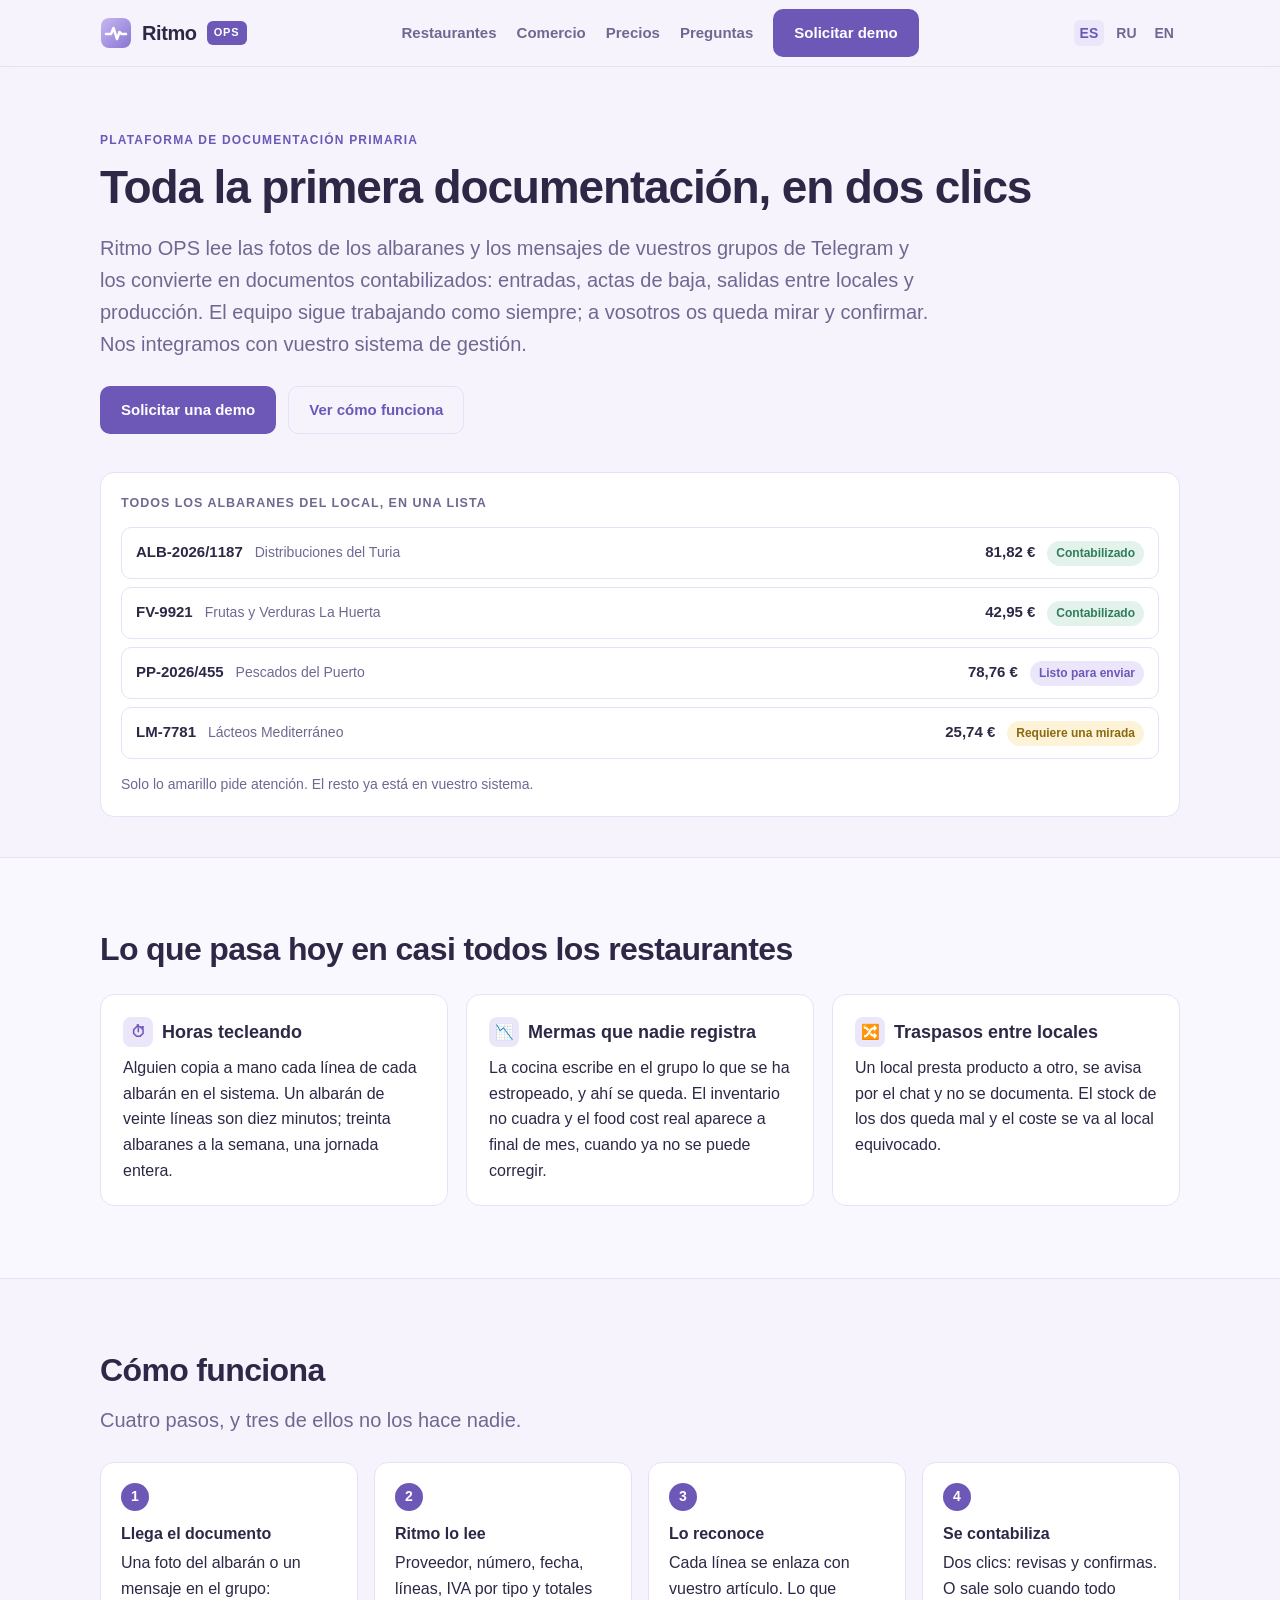
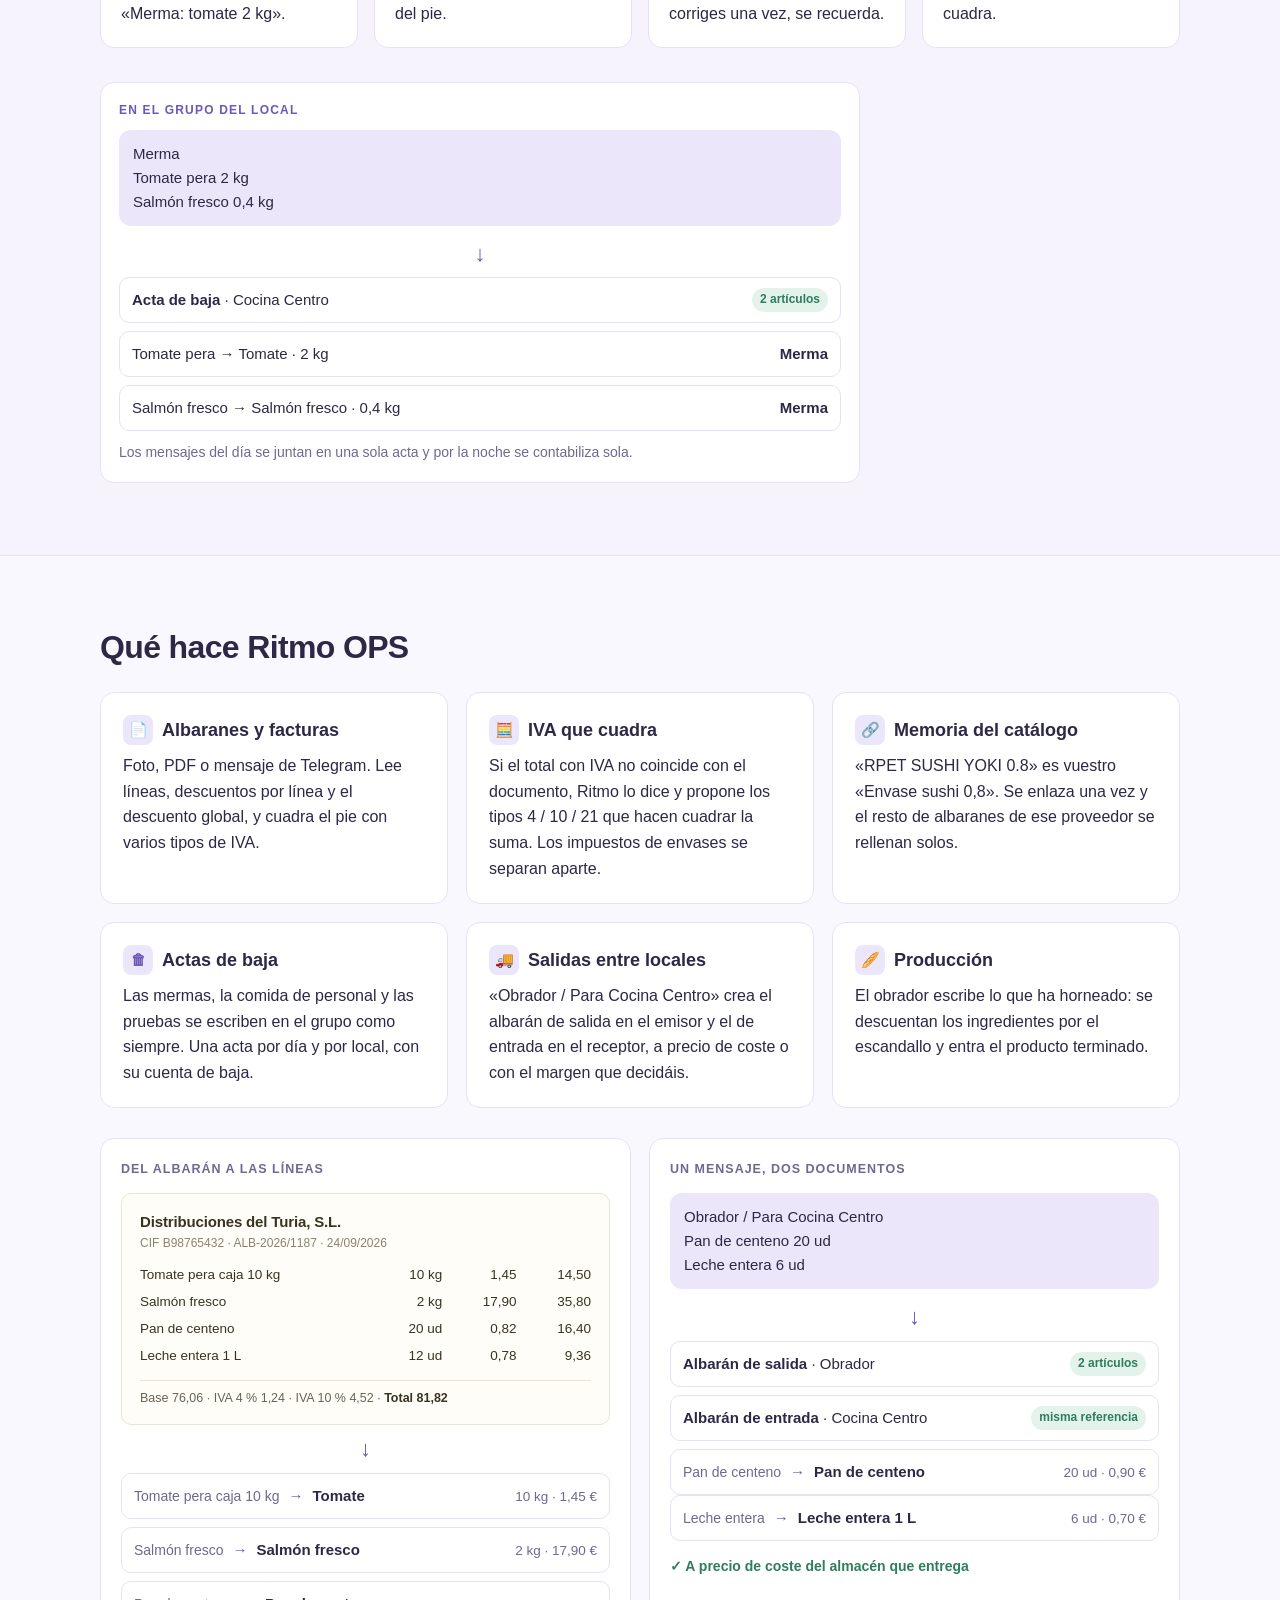
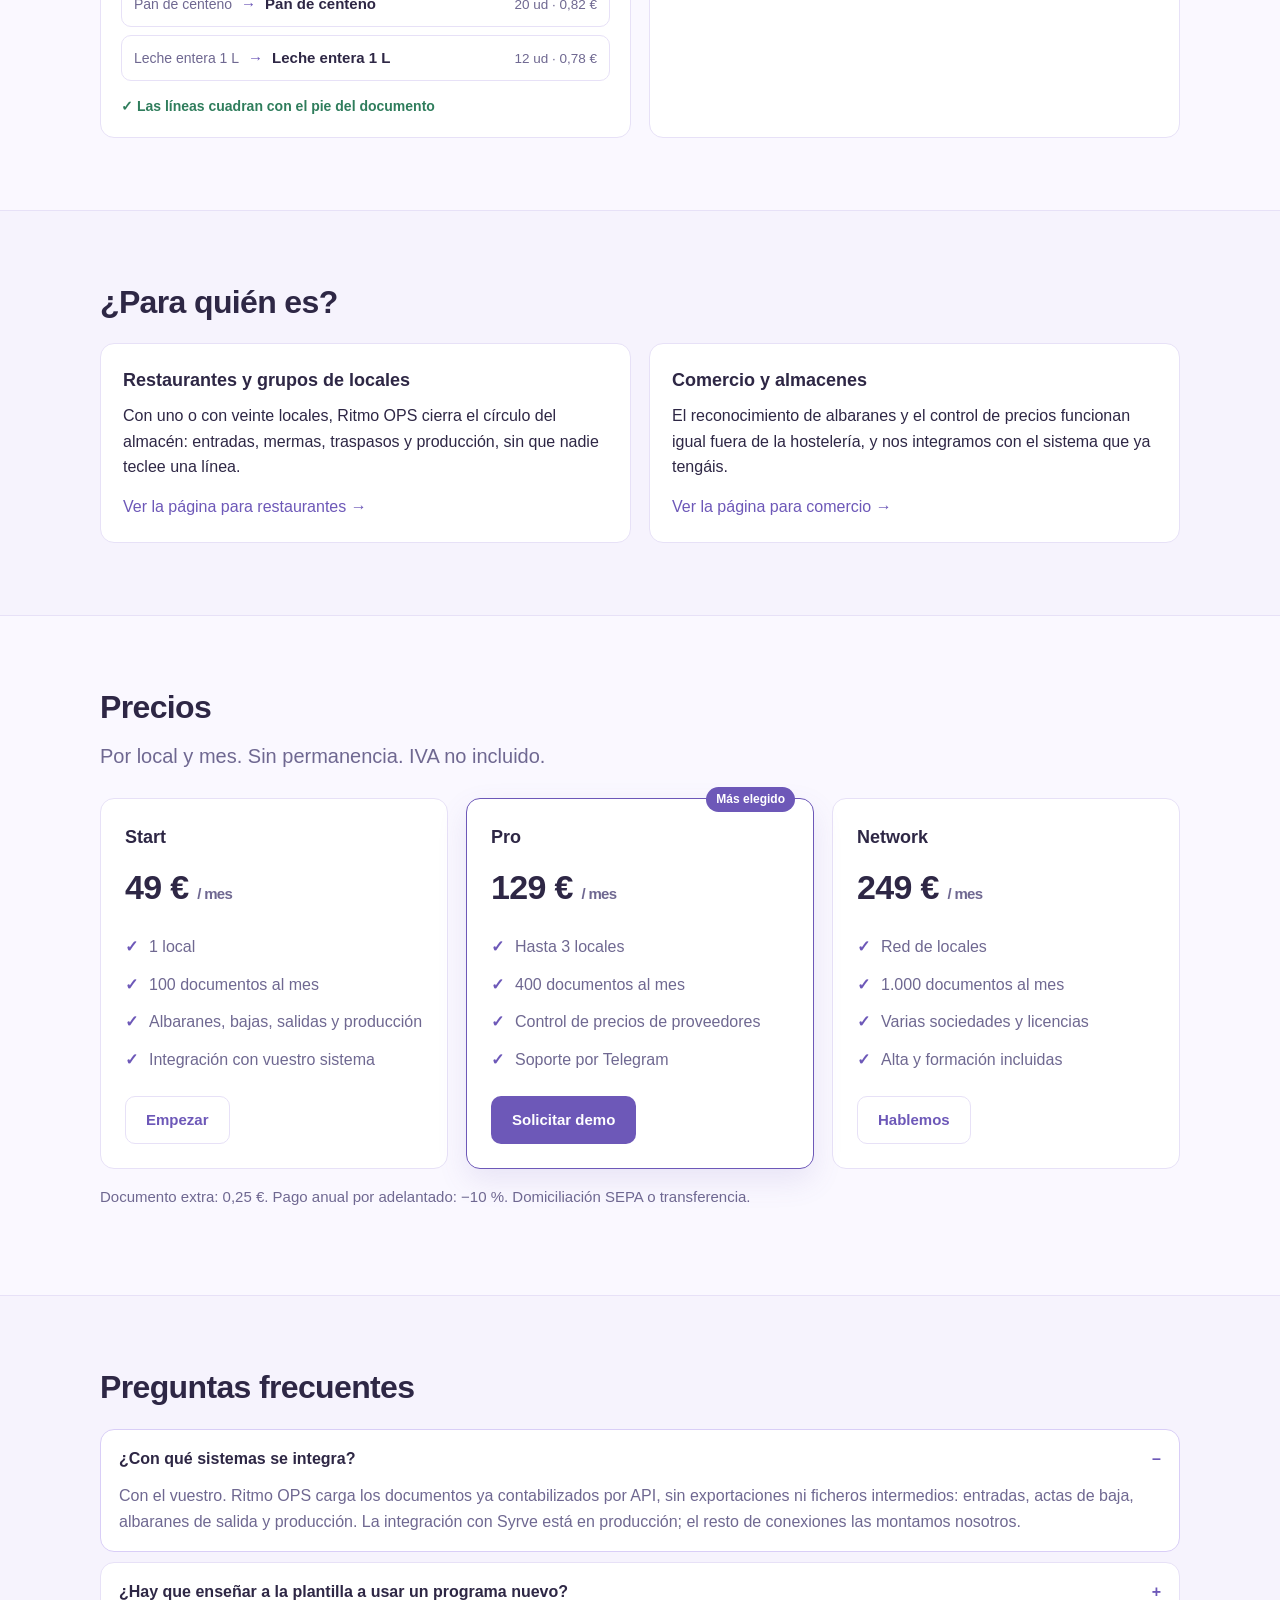
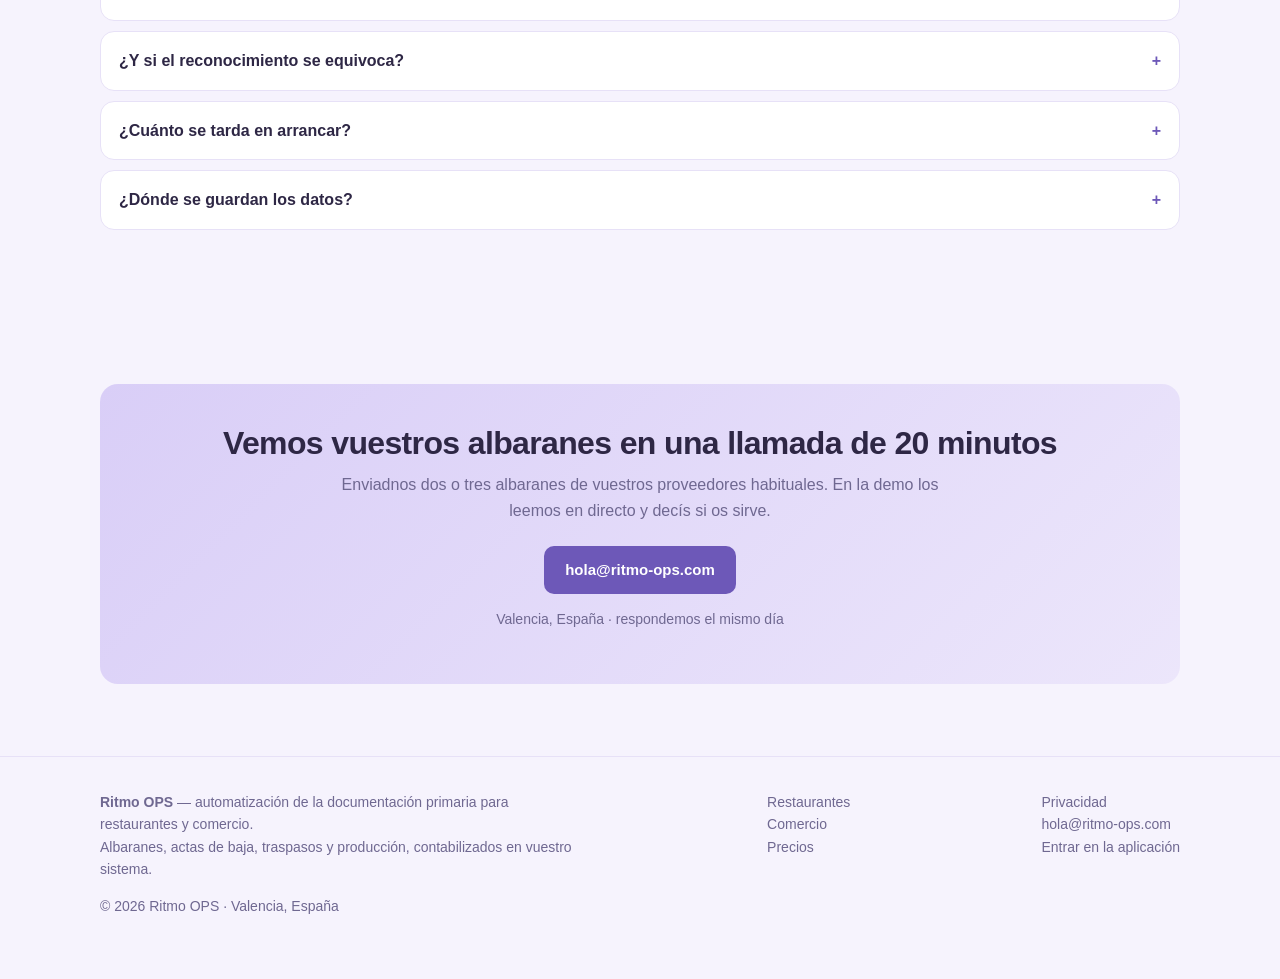
==== commit d49ff5d5: "Add files via upload" ====
--- a/index.html
+++ b/index.html
@@ -72,12 +72,16 @@
       <a class="btn ghost" href="#como">Ver cómo funciona</a>
     </div>
 
-    <figure class="shot">
-      <img src="/shot-lista.png" width="1440" height="840"
-           alt="Lista de albaranes en Ritmo OPS con su estado: requiere edición, listo, contabilizado">
-      <figcaption>Todos los albaranes del local en una lista: qué está listo, qué requiere una mirada y qué ya está contabilizado.</figcaption>
-    </figure>
-  </div>
+<div class="demo" style="margin-top:38px">
+  <h4>Todos los albaranes del local, en una lista</h4>
+  <div class="doclist">
+    <div class="drow"><span class="num">ALB-2026/1187</span><span class="sup">Distribuciones del Turia</span><span class="sum">81,82 &euro;</span><span class="pill ok">Contabilizado</span></div>
+    <div class="drow"><span class="num">FV-9921</span><span class="sup">Frutas y Verduras La Huerta</span><span class="sum">42,95 &euro;</span><span class="pill ok">Contabilizado</span></div>
+    <div class="drow"><span class="num">PP-2026/455</span><span class="sup">Pescados del Puerto</span><span class="sum">78,76 &euro;</span><span class="pill rdy">Listo para enviar</span></div>
+    <div class="drow"><span class="num">LM-7781</span><span class="sup">L&aacute;cteos Mediterr&aacute;neo</span><span class="sum">25,74 &euro;</span><span class="pill wait">Requiere una mirada</span></div>
+  </div>
+  <p class="muted" style="margin:14px 0 0;font-size:14px">Solo lo amarillo pide atenci&oacute;n. El resto ya est&aacute; en vuestro sistema.</p>
+</div>  </div>
 </section>
 
 <section class="tint">
@@ -114,7 +118,7 @@
       <li><b>Se contabiliza</b>Dos clics: revisas y confirmas. O sale solo cuando todo cuadra.</li>
     </ol>
 
-    <div class="grid g2" style="margin-top:34px; align-items:center">
+    <div style="margin-top:34px; max-width:760px">
       <div class="chat">
         <p class="eyebrow" style="margin-bottom:10px">En el grupo del local</p>
         <div class="bubble">Merma
@@ -126,11 +130,6 @@
         <div class="docline"><span>Salmón fresco → Salmón fresco · 0,4 kg</span><b>Merma</b></div>
         <p class="muted" style="margin:10px 0 0; font-size:14px">Los mensajes del día se juntan en una sola acta y por la noche se contabiliza sola.</p>
       </div>
-      <figure class="shot" style="margin:0">
-        <img src="/shot-merma.png" width="1440" height="840"
-             alt="Acta de baja creada a partir de un mensaje del grupo de Telegram">
-        <figcaption>El mensaje original queda a la vista: siempre se sabe de dónde salió cada línea.</figcaption>
-      </figure>
     </div>
   </div>
 </section>
@@ -172,17 +171,39 @@
     </div>
 
     <div class="grid g2" style="margin-top:30px">
-      <figure class="shot" style="margin:0">
-        <img src="/shot-factura.png" width="1440" height="840"
-             alt="Albarán reconocido en Ritmo OPS: líneas enlazadas con el catálogo e IVA por línea">
-        <figcaption>El documento a la izquierda, las líneas reconocidas a la derecha. Nada se envía sin cuadrar.</figcaption>
-      </figure>
-      <figure class="shot" style="margin:0">
-        <img src="/shot-traspaso.png" width="1440" height="840"
-             alt="Albarán de salida entre locales con coste, margen y precio por línea">
-        <figcaption>Una salida, dos documentos: salida en un local, entrada en el otro, con la misma referencia.</figcaption>
-      </figure>
-    </div>
+<div class="demo">
+  <h4>Del albar&aacute;n a las l&iacute;neas</h4>
+  <div class="paper">
+    <div class="ph">Distribuciones del Turia, S.L.</div>
+    <div class="pm">CIF B98765432 &middot; ALB-2026/1187 &middot; 24/09/2026</div>
+    <table>
+      <tr><td>Tomate pera caja 10 kg</td><td class="n">10 kg</td><td class="n">1,45</td><td class="n">14,50</td></tr>
+      <tr><td>Salm&oacute;n fresco</td><td class="n">2 kg</td><td class="n">17,90</td><td class="n">35,80</td></tr>
+      <tr><td>Pan de centeno</td><td class="n">20 ud</td><td class="n">0,82</td><td class="n">16,40</td></tr>
+      <tr><td>Leche entera 1 L</td><td class="n">12 ud</td><td class="n">0,78</td><td class="n">9,36</td></tr>
+    </table>
+    <div class="pf">Base 76,06 &middot; IVA 4 % 1,24 &middot; IVA 10 % 4,52 &middot; <b>Total 81,82</b></div>
+  </div>
+  <div class="arrowdown">&darr;</div>
+  <div class="match-list">
+    <div class="mrow"><span class="src">Tomate pera caja 10 kg</span><span class="to">&rarr;</span><span class="dst">Tomate</span><span class="qty">10 kg &middot; 1,45 &euro;</span></div>
+    <div class="mrow"><span class="src">Salm&oacute;n fresco</span><span class="to">&rarr;</span><span class="dst">Salm&oacute;n fresco</span><span class="qty">2 kg &middot; 17,90 &euro;</span></div>
+    <div class="mrow"><span class="src">Pan de centeno</span><span class="to">&rarr;</span><span class="dst">Pan de centeno</span><span class="qty">20 ud &middot; 0,82 &euro;</span></div>
+    <div class="mrow"><span class="src">Leche entera 1 L</span><span class="to">&rarr;</span><span class="dst">Leche entera 1 L</span><span class="qty">12 ud &middot; 0,78 &euro;</span></div>
+  </div>
+  <p class="ok-line">&check; Las l&iacute;neas cuadran con el pie del documento</p>
+</div><div class="demo">
+  <h4>Un mensaje, dos documentos</h4>
+  <div class="bubble">Obrador / Para Cocina Centro
+Pan de centeno 20 ud
+Leche entera 6 ud</div>
+  <div class="arrowdown">&darr;</div>
+  <div class="docline"><span><b>Albar&aacute;n de salida</b> &middot; Obrador</span><span class="tag">2 art&iacute;culos</span></div>
+  <div class="docline"><span><b>Albar&aacute;n de entrada</b> &middot; Cocina Centro</span><span class="tag">misma referencia</span></div>
+  <div class="mrow"><span class="src">Pan de centeno</span><span class="to">&rarr;</span><span class="dst">Pan de centeno</span><span class="qty">20 ud &middot; 0,90 &euro;</span></div>
+  <div class="mrow"><span class="src">Leche entera</span><span class="to">&rarr;</span><span class="dst">Leche entera 1 L</span><span class="qty">6 ud &middot; 0,70 &euro;</span></div>
+  <p class="ok-line">&check; A precio de coste del almac&eacute;n que entrega</p>
+</div>    </div>
   </div>
 </section>
 
--- a/style.css
+++ b/style.css
@@ -139,3 +139,40 @@
 }
 
 [data-copy] { cursor: pointer; }
+
+/* демо-блоки вместо скриншотов */
+.demo { background: var(--surface); border: 1px solid var(--line); border-radius: var(--radius); padding: 20px; }
+.demo h4 { margin: 0 0 14px; font-size: 12.5px; letter-spacing: .08em; text-transform: uppercase;
+  color: var(--ink-soft); font-weight: 700; }
+.paper { background: #fffdf8; border: 1px solid #ece4d3; border-radius: 10px; padding: 16px 18px;
+  font-size: 13.5px; line-height: 1.55; color: #3a3322; }
+.paper .ph { font-weight: 800; font-size: 15px; letter-spacing: -.01em; }
+.paper .pm { color: #8b8270; font-size: 12px; margin-bottom: 10px; }
+.paper table { width: 100%; border-collapse: collapse; }
+.paper td { padding: 3px 0; }
+.paper td.n { text-align: right; white-space: nowrap; padding-left: 12px; }
+.paper .pf { border-top: 1px solid #ece4d3; margin-top: 10px; padding-top: 8px; font-size: 12.5px; color: #6b6354; }
+.paper .pf b { color: #3a3322; }
+.match-list { display: grid; gap: 8px; }
+.mrow { border: 1px solid var(--line); border-radius: 10px; padding: 10px 12px;
+  display: flex; align-items: baseline; gap: 9px; flex-wrap: wrap; font-size: 15px; }
+.mrow .src { color: var(--ink-soft); font-size: 14px; }
+.mrow .to { color: var(--accent); font-weight: 800; }
+.mrow .dst { font-weight: 700; }
+.mrow .qty { margin-left: auto; font-size: 13.5px; color: var(--ink-soft); white-space: nowrap; }
+.ok-line { display: flex; align-items: center; gap: 8px; margin: 14px 0 0;
+  font-size: 14px; color: var(--ok); font-weight: 700; }
+.doclist { display: grid; gap: 8px; }
+.drow { display: flex; align-items: baseline; gap: 12px; padding: 12px 14px;
+  border: 1px solid var(--line); border-radius: 10px; font-size: 15px; }
+.drow .num { font-weight: 700; white-space: nowrap; }
+.drow .sup { color: var(--ink-soft); font-size: 14px; }
+.drow .sum { margin-left: auto; font-weight: 700; white-space: nowrap; }
+.pill { font-size: 12px; font-weight: 700; padding: 3px 9px; border-radius: 999px; white-space: nowrap; }
+.pill.ok { background: var(--ok-soft); color: var(--ok); }
+.pill.rdy { background: var(--accent-soft); color: var(--accent); }
+.pill.wait { background: #fdf3d8; color: #8a6a10; }
+@media (max-width: 760px) {
+  .drow, .mrow { flex-wrap: wrap; }
+  .drow .sum, .mrow .qty { margin-left: 0; }
+}
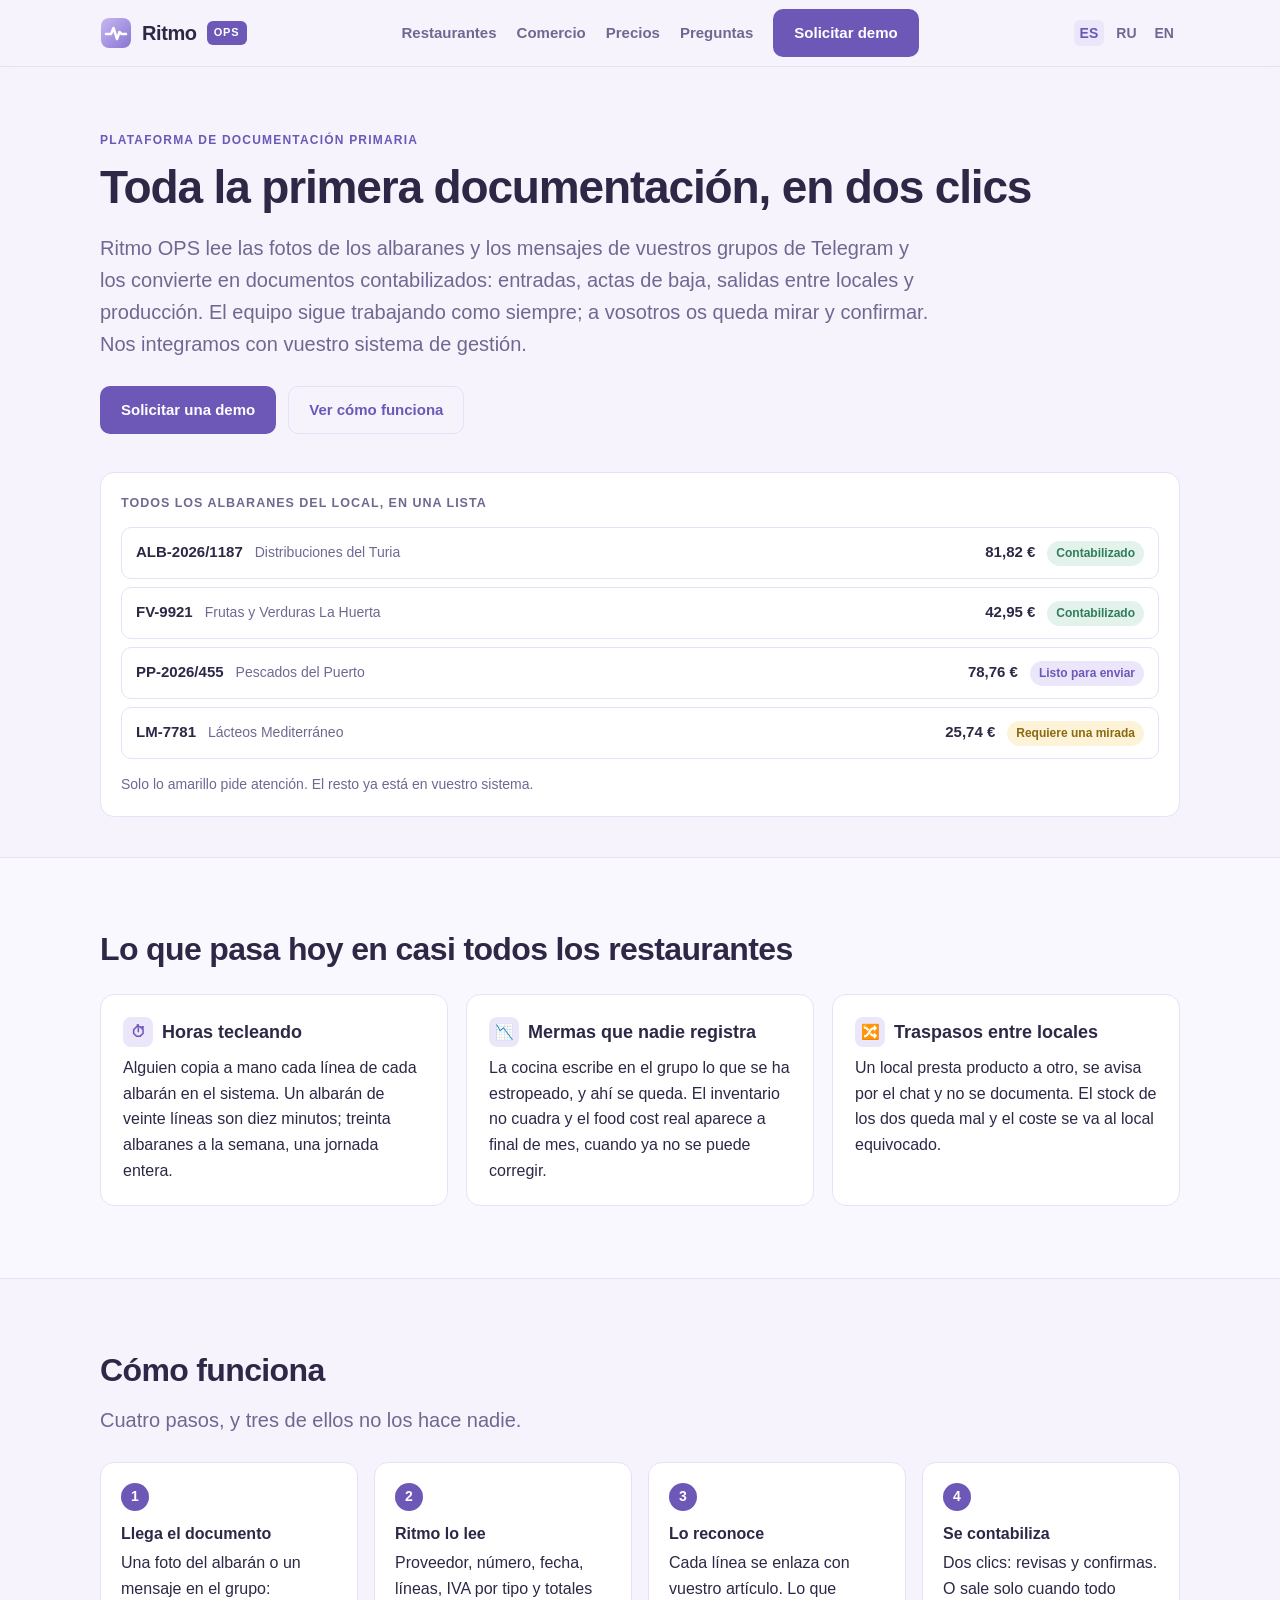
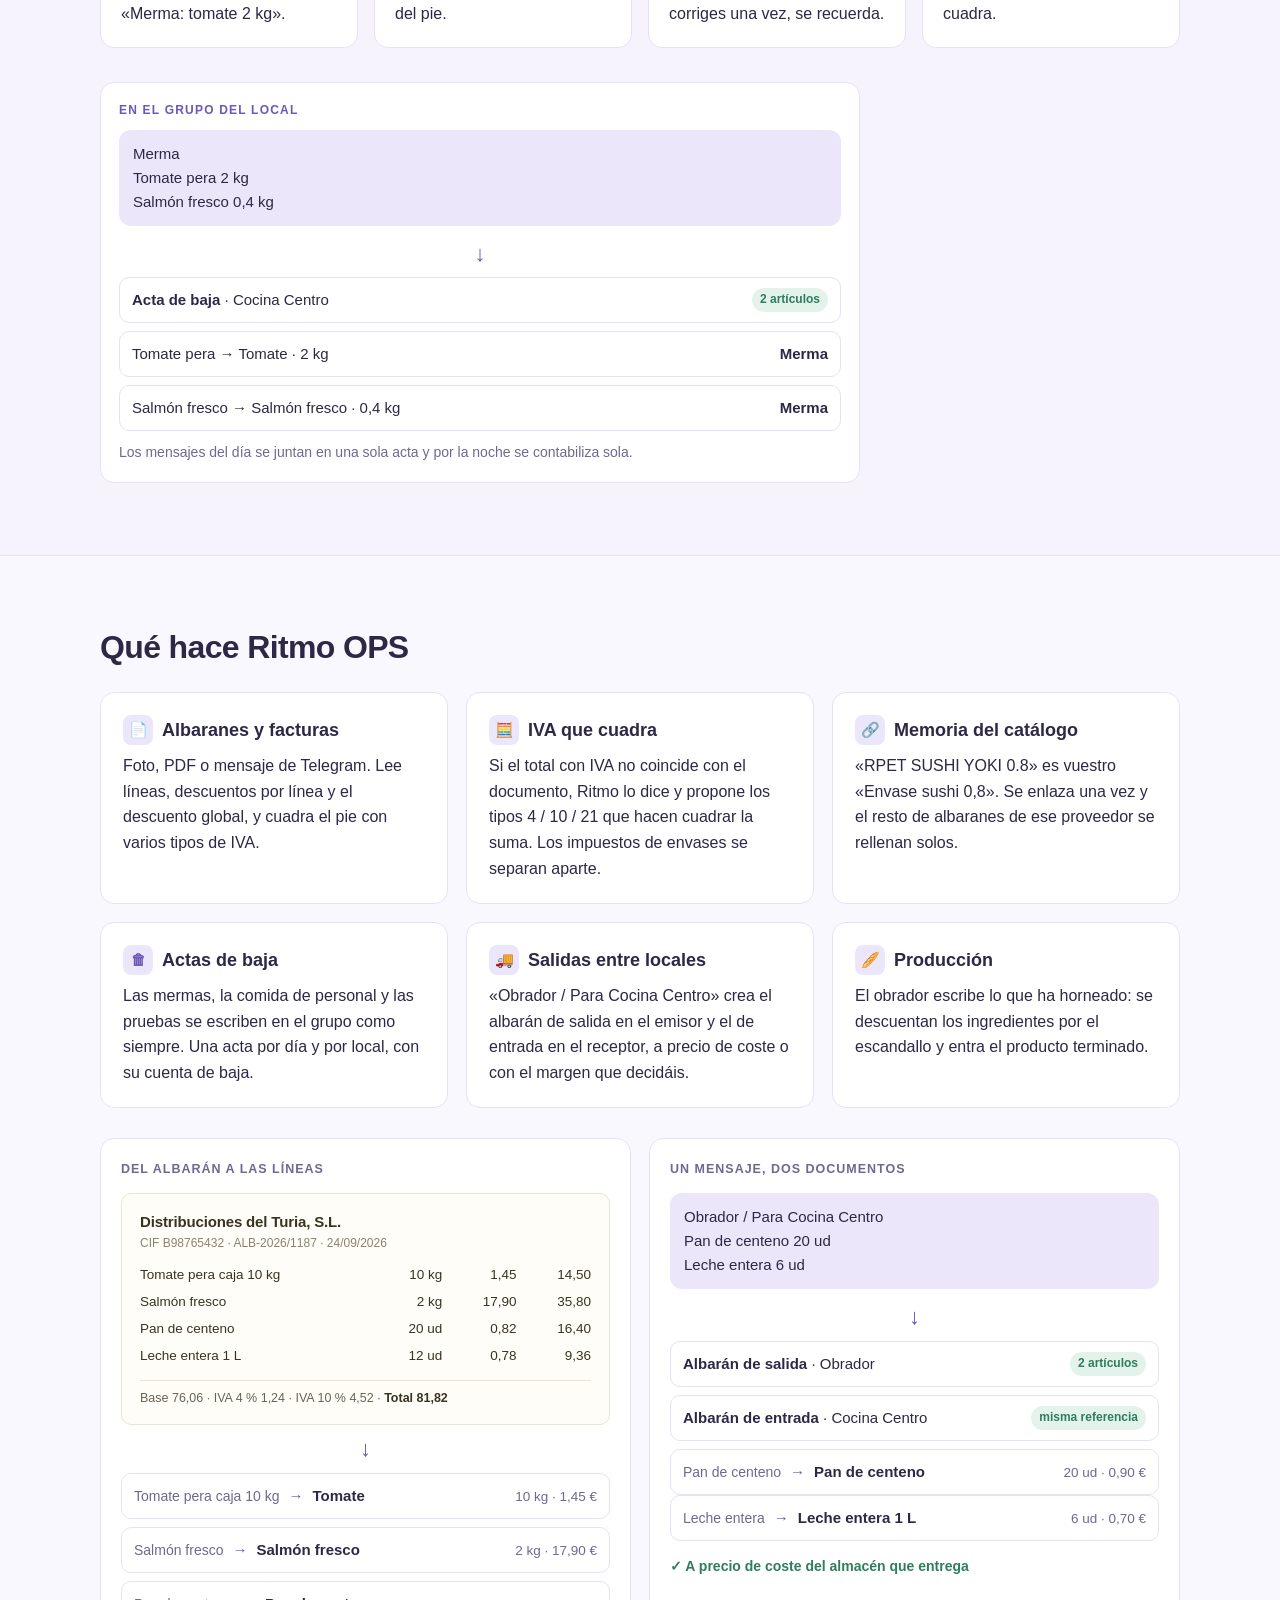
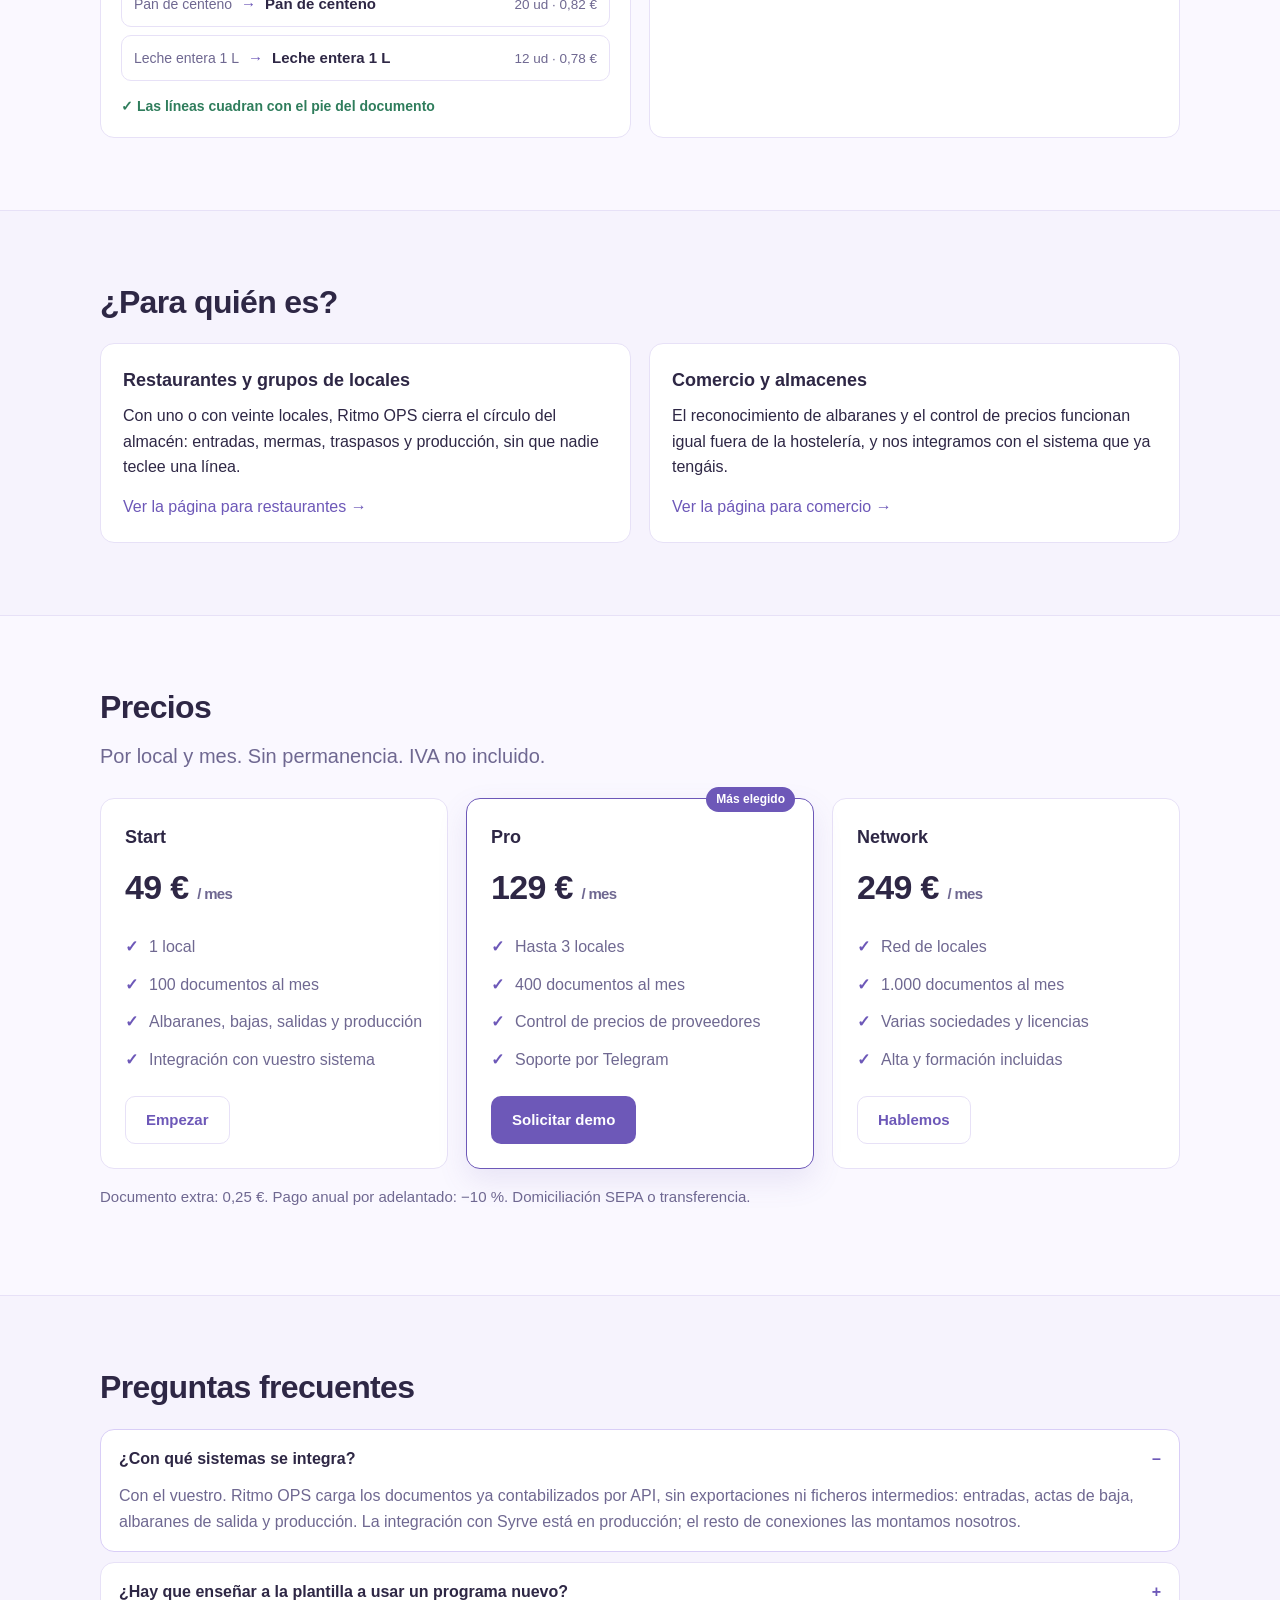
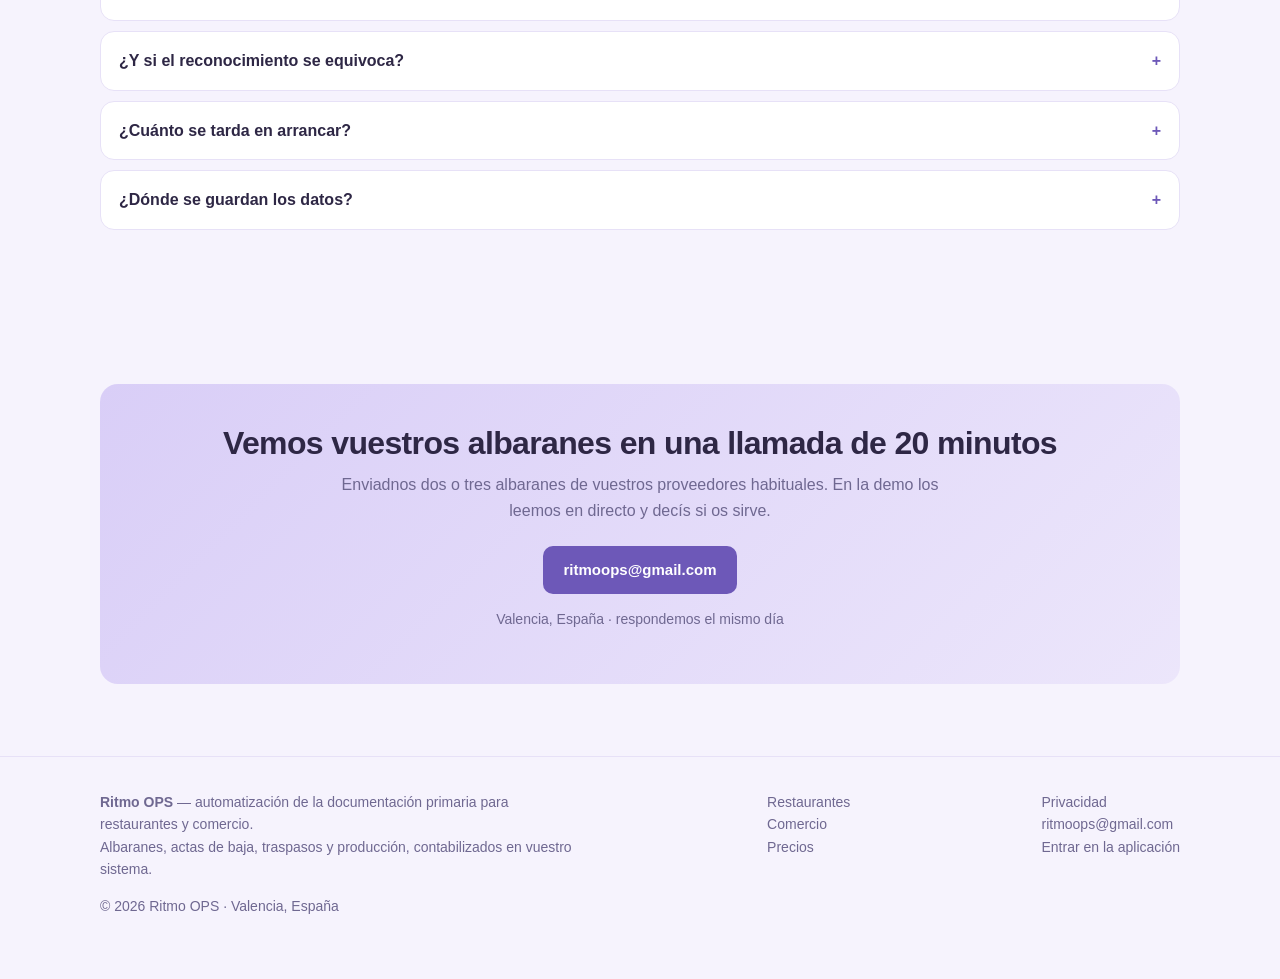
==== commit e1a3221d: "Add files via upload" ====
--- a/index.html
+++ b/index.html
@@ -313,7 +313,7 @@
       <h2>Vemos vuestros albaranes en una llamada de 20 minutos</h2>
       <p class="muted" style="max-width:40em;margin:0 auto 22px">Enviadnos dos o tres albaranes de
         vuestros proveedores habituales. En la demo los leemos en directo y decís si os sirve.</p>
-      <p><a class="btn" href="#demo" data-copy="hola@ritmo-ops.com" data-done="¡Copiado!" title="Clic para copiar">hola@ritmo-ops.com</a></p>
+      <p><a class="btn" href="#demo" data-copy="ritmoops@gmail.com" data-done="¡Copiado!" title="Clic para copiar">ritmoops@gmail.com</a></p>
       <p class="muted" style="font-size:14px;margin-top:14px">Valencia, España · respondemos el mismo día</p>
     </div>
   </div>
@@ -333,7 +333,7 @@
     </div>
     <div>
       <p><a href="/privacidad.html">Privacidad</a><br>
-        <a href="#demo" data-copy="hola@ritmo-ops.com" data-done="¡Copiado!" title="Clic para copiar">hola@ritmo-ops.com</a><br>
+        <a href="#demo" data-copy="ritmoops@gmail.com" data-done="¡Copiado!" title="Clic para copiar">ritmoops@gmail.com</a><br>
         <a href="https://app.ritmo-ops.com">Entrar en la aplicación</a></p>
     </div>
   </div>
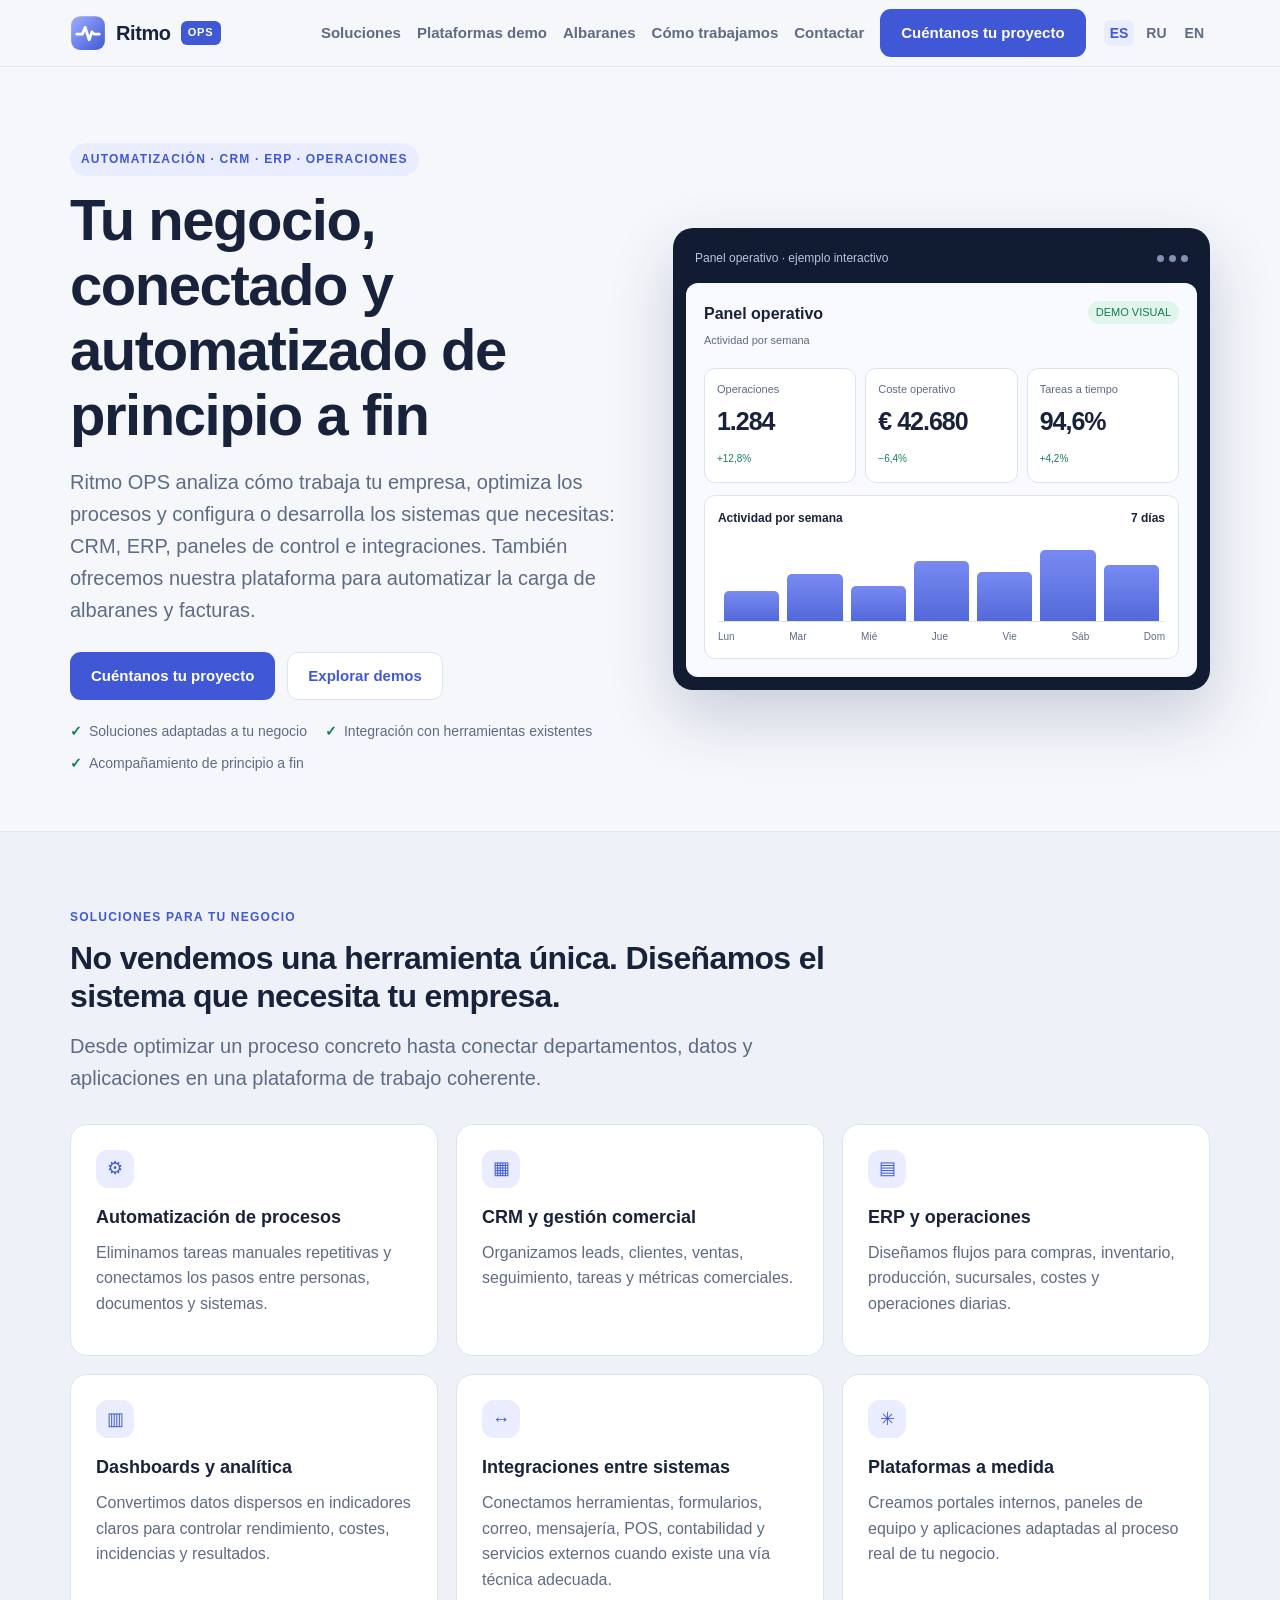
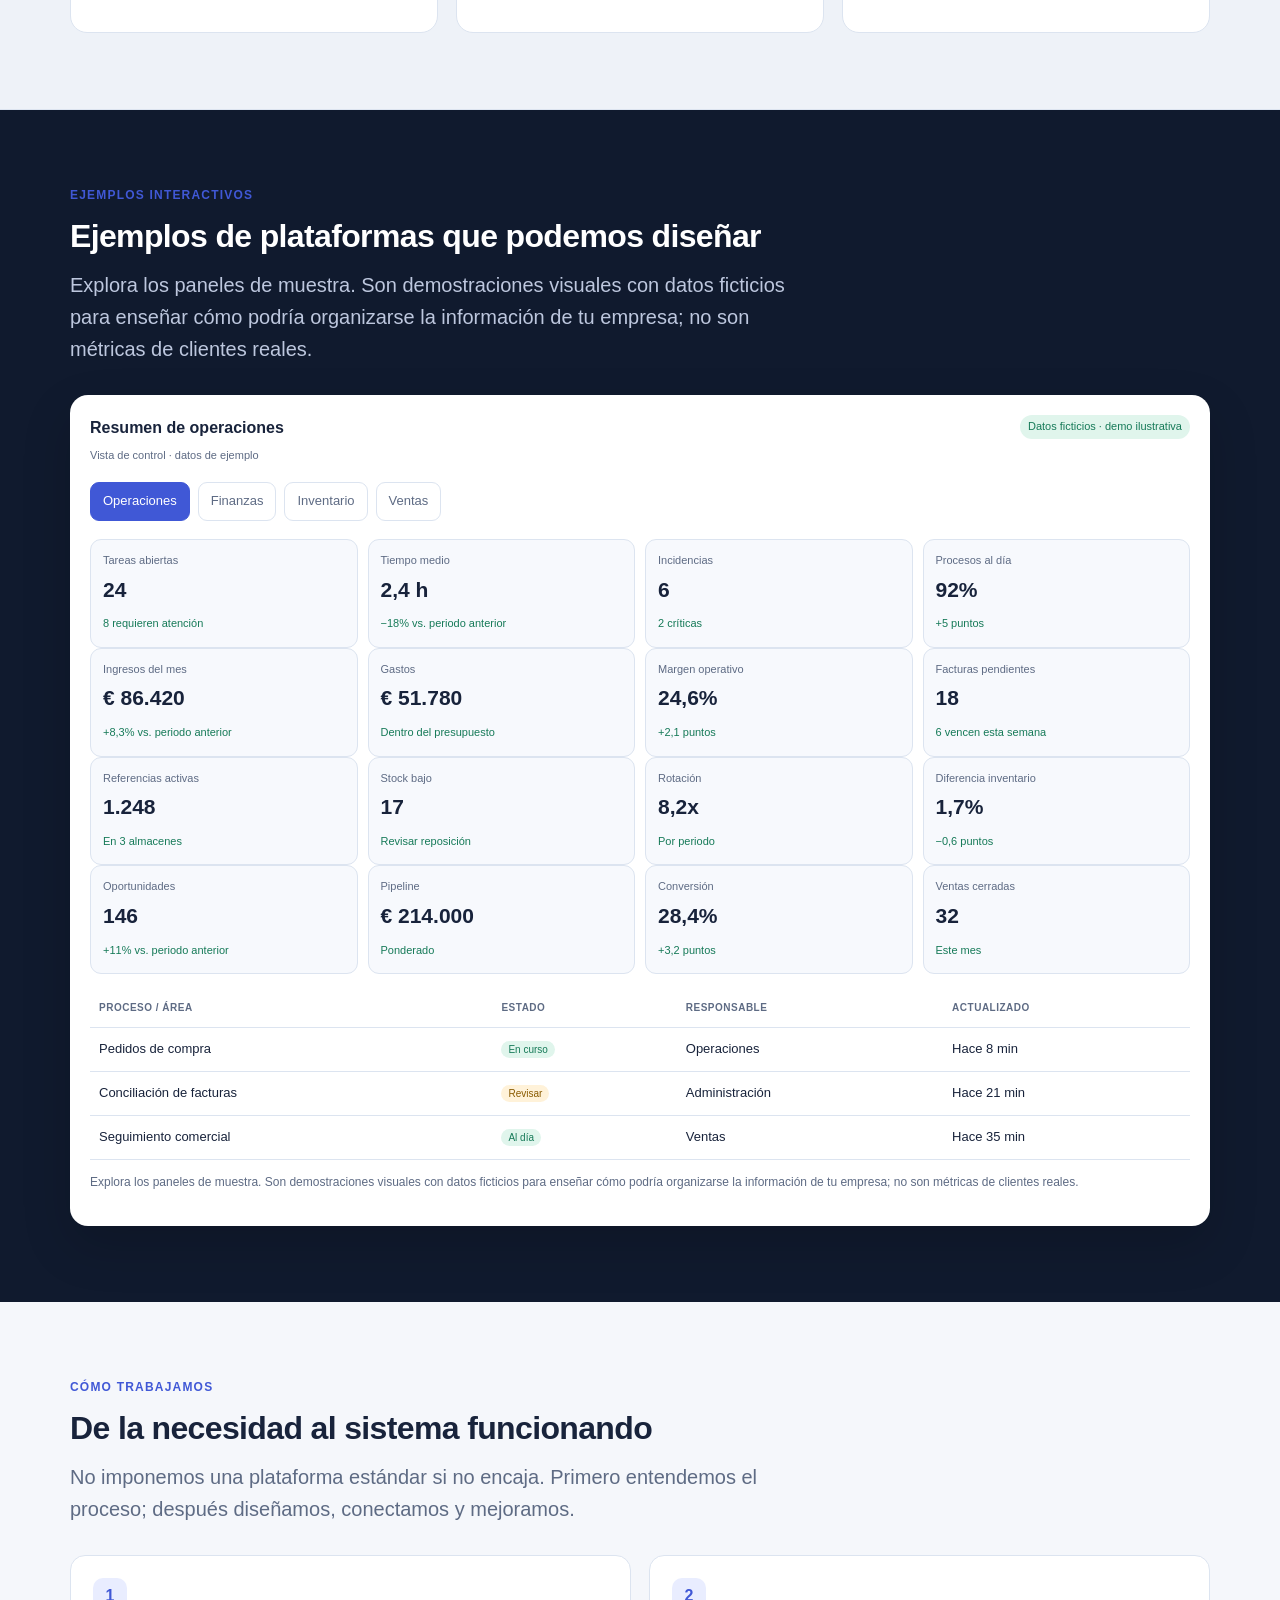
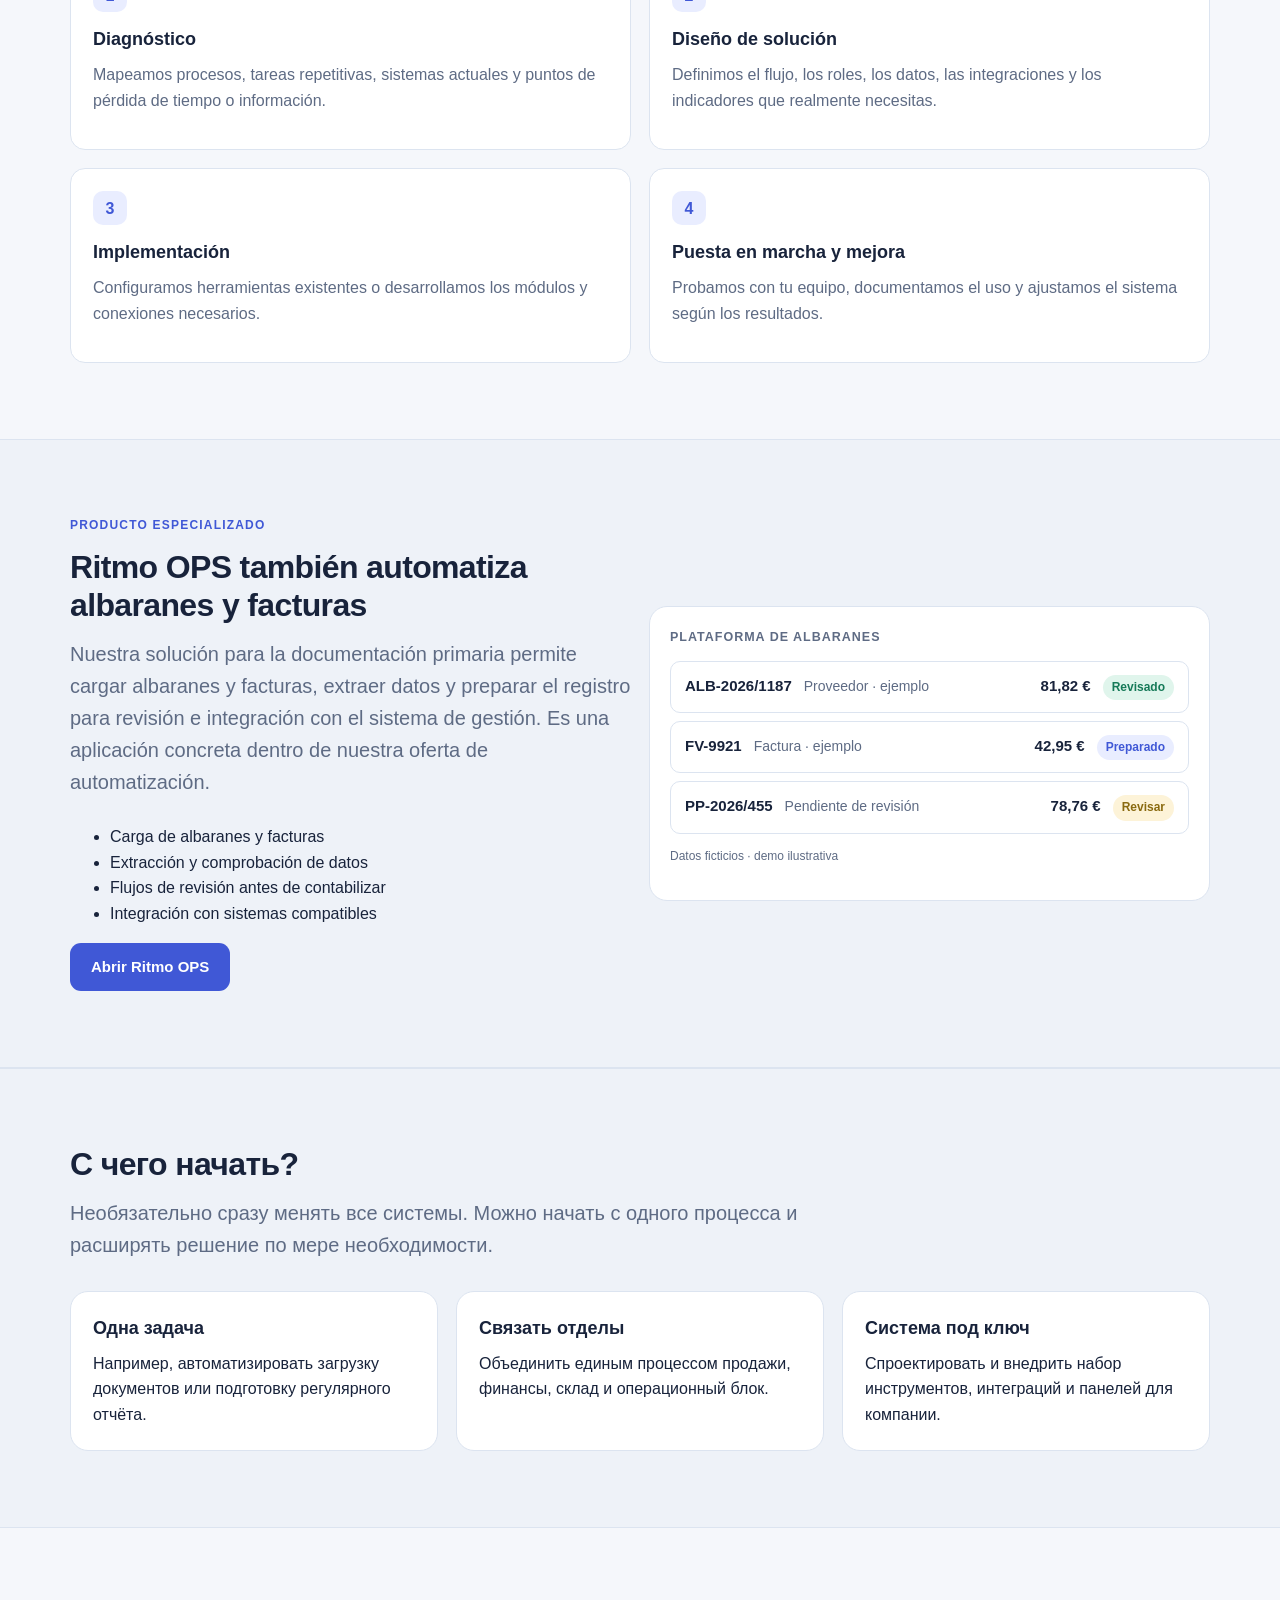
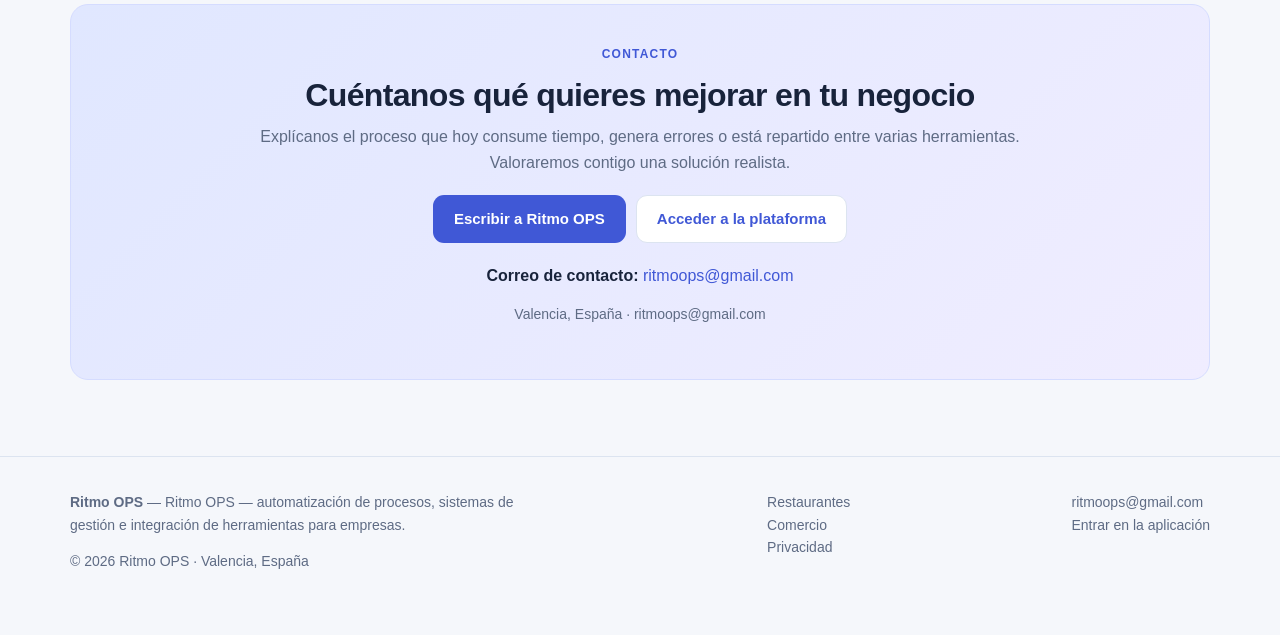
==== commit b67be1db: "Add files via upload" ====
--- a/index.html
+++ b/index.html
@@ -1,365 +1,47 @@
 <!doctype html>
 <html lang="es">
 <head>
-<meta charset="utf-8">
-<meta name="viewport" content="width=device-width, initial-scale=1">
-<title>Ritmo OPS — albaranes, mermas y traspasos automáticos para restaurantes</title>
-<meta name="description" content="Plataforma que automatiza la documentación primaria: fotos de albaranes y mensajes del equipo se convierten en documentos contabilizados —entradas, actas de baja, traspasos entre locales y producción— en dos clics.">
+<meta charset="utf-8"><meta name="viewport" content="width=device-width, initial-scale=1">
+<title>Ritmo OPS — automatización y sistemas de gestión para empresas</title>
+<meta name="description" content="Diseñamos e implantamos soluciones de automatización, CRM, ERP y plataformas operativas a medida. Además, Ritmo OPS automatiza la carga de albaranes y facturas.">
 <link rel="canonical" href="https://ritmo-ops.com/">
-<link rel="alternate" hreflang="es" href="https://ritmo-ops.com/">
-<link rel="alternate" hreflang="ru" href="https://ritmo-ops.com/ru.html">
-<link rel="alternate" hreflang="en" href="https://ritmo-ops.com/en.html">
-<link rel="alternate" hreflang="x-default" href="https://ritmo-ops.com/">
-<meta property="og:type" content="website">
-<meta property="og:url" content="https://ritmo-ops.com/">
-<meta property="og:title" content="Ritmo OPS — albaranes, mermas y traspasos automáticos">
-<meta property="og:description" content="De la foto del albarán al documento contabilizado en dos clics. Nos integramos con vuestro sistema de gestión.">
-<meta property="og:image" content="https://ritmo-ops.com/og.png">
-<meta property="og:locale" content="es_ES">
-<meta name="twitter:card" content="summary_large_image">
-<link rel="icon" type="image/svg+xml" href="/favicon.svg">
-<link rel="stylesheet" href="/style.css">
-<script type="application/ld+json">
-{"@context":"https://schema.org","@type":"SoftwareApplication","name":"Ritmo OPS",
-"applicationCategory":"BusinessApplication","operatingSystem":"Web",
-"description":"Plataforma de automatización de la documentación primaria: reconocimiento de albaranes y facturas, actas de baja, traspasos entre locales y producción, con carga automática en el sistema de gestión del cliente.",
-"url":"https://ritmo-ops.com/","inLanguage":["es","ru","en"],
-"offers":[{"@type":"Offer","name":"Start","price":"49","priceCurrency":"EUR"},
-{"@type":"Offer","name":"Pro","price":"129","priceCurrency":"EUR"},
-{"@type":"Offer","name":"Network","price":"249","priceCurrency":"EUR"}],
-"featureList":["OCR de albaranes y facturas","Conciliación automática con vuestro catálogo","Actas de baja desde el chat","Traspasos entre locales","Actas de producción","Control de precios de proveedores","Integración por API con el sistema de gestión"]}
-</script>
-<script type="application/ld+json">
-{"@context":"https://schema.org","@type":"FAQPage","mainEntity":[
-{"@type":"Question","name":"¿Con qué sistemas se integra Ritmo OPS?","acceptedAnswer":{"@type":"Answer","text":"Nos integramos con vuestro sistema de gestión por API: los documentos se cargan ya contabilizados, sin exportar ni teclear. La integración con Syrve está en producción y el resto de conexiones las montamos nosotros."}},
-{"@type":"Question","name":"¿Hay que enseñar a la plantilla a usar un programa nuevo?","acceptedAnswer":{"@type":"Answer","text":"No. El personal sigue haciendo la foto del albarán y escribiendo en el grupo de siempre. El trabajo con los documentos lo hace quien lleva la contabilidad."}},
-{"@type":"Question","name":"¿Qué pasa si el reconocimiento se equivoca?","acceptedAnswer":{"@type":"Answer","text":"Nada se contabiliza sin vuestra autorización. Ritmo avisa cuando las sumas o el IVA no cuadran y propone el ajuste; cada corrección se recuerda para la próxima vez."}},
-{"@type":"Question","name":"¿Cuánto cuesta?","acceptedAnswer":{"@type":"Answer","text":"Desde 49 € al mes por local con 100 documentos incluidos. Pro 129 € con 400 documentos y Network 249 € con 1.000. IVA no incluido."}},
-{"@type":"Question","name":"¿Dónde se guardan mis datos?","acceptedAnswer":{"@type":"Answer","text":"En servidores en la Unión Europea. Las credenciales de vuestro sistema se guardan cifradas y no se muestran a nadie, ni siquiera a nosotros."}}]}
-</script>
+<link rel="alternate" hreflang="es" href="https://ritmo-ops.com/"><link rel="alternate" hreflang="ru" href="https://ritmo-ops.com/ru.html"><link rel="alternate" hreflang="en" href="https://ritmo-ops.com/en.html"><link rel="alternate" hreflang="x-default" href="https://ritmo-ops.com/">
+<meta property="og:type" content="website"><meta property="og:url" content="https://ritmo-ops.com/"><meta property="og:title" content="Ritmo OPS — automatización y sistemas de gestión para empresas"><meta property="og:description" content="Diseñamos e implantamos soluciones de automatización, CRM, ERP y plataformas operativas a medida. Además, Ritmo OPS automatiza la carga de albaranes y facturas."><meta property="og:image" content="https://ritmo-ops.com/og.png"><meta name="twitter:card" content="summary_large_image">
+<link rel="icon" type="image/svg+xml" href="/favicon.svg"><link rel="stylesheet" href="/style.css">
 </head>
 <body>
-
-<header class="top">
-  <div class="wrap">
-    <a class="brand" href="/">
-      <span class="mark"><svg viewBox="0 0 64 64" xmlns="http://www.w3.org/2000/svg" aria-hidden="true"><defs><linearGradient id="g" x1="0" y1="0" x2="1" y2="1"><stop offset="0" stop-color="#c7b8f2"/><stop offset="1" stop-color="#8a74d2"/></linearGradient></defs><rect x="2" y="2" width="60" height="60" rx="16" fill="url(#g)"/><path d="M12 34 H22 L27 22 L34 44 L39 30 L43 34 H52" fill="none" stroke="#fff" stroke-width="5" stroke-linecap="round" stroke-linejoin="round"/></svg></span>
-      Ritmo <b>OPS</b>
-    </a>
-    <nav class="menu">
-      <a href="/restaurantes.html">Restaurantes</a>
-      <a href="/comercio.html">Comercio</a>
-      <a href="#precios">Precios</a>
-      <a href="#faq">Preguntas</a>
-      <a class="btn" href="#demo">Solicitar demo</a>
-    </nav>
-    <div class="lang" style="margin-left:auto">
-      <a href="/" aria-current="page">ES</a><a href="/ru.html">RU</a><a href="/en.html">EN</a>
-    </div>
-  </div>
-</header>
-
-<section class="hero">
-  <div class="wrap">
-    <p class="eyebrow">Plataforma de documentación primaria</p>
-    <h1>Toda la primera documentación, en dos clics</h1>
-    <p class="lead">Ritmo OPS lee las fotos de los albaranes y los mensajes de vuestros grupos de
-      Telegram y los convierte en documentos contabilizados: entradas, actas de baja, salidas entre
-      locales y producción. El equipo sigue trabajando como siempre; a vosotros os queda mirar y
-      confirmar. Nos integramos con vuestro sistema de gestión.</p>
-    <div class="cta">
-      <a class="btn" href="#demo">Solicitar una demo</a>
-      <a class="btn ghost" href="#como">Ver cómo funciona</a>
-    </div>
-
-<div class="demo" style="margin-top:38px">
-  <h4>Todos los albaranes del local, en una lista</h4>
-  <div class="doclist">
-    <div class="drow"><span class="num">ALB-2026/1187</span><span class="sup">Distribuciones del Turia</span><span class="sum">81,82 &euro;</span><span class="pill ok">Contabilizado</span></div>
-    <div class="drow"><span class="num">FV-9921</span><span class="sup">Frutas y Verduras La Huerta</span><span class="sum">42,95 &euro;</span><span class="pill ok">Contabilizado</span></div>
-    <div class="drow"><span class="num">PP-2026/455</span><span class="sup">Pescados del Puerto</span><span class="sum">78,76 &euro;</span><span class="pill rdy">Listo para enviar</span></div>
-    <div class="drow"><span class="num">LM-7781</span><span class="sup">L&aacute;cteos Mediterr&aacute;neo</span><span class="sum">25,74 &euro;</span><span class="pill wait">Requiere una mirada</span></div>
-  </div>
-  <p class="muted" style="margin:14px 0 0;font-size:14px">Solo lo amarillo pide atenci&oacute;n. El resto ya est&aacute; en vuestro sistema.</p>
-</div>  </div>
-</section>
-
-<section class="tint">
-  <div class="wrap">
-    <h2>Lo que pasa hoy en casi todos los restaurantes</h2>
-    <div class="grid g3" style="margin-top:26px">
-      <div class="card">
-        <h3><span class="ico">⏱</span> Horas tecleando</h3>
-        <p>Alguien copia a mano cada línea de cada albarán en el sistema. Un albarán de veinte
-          líneas son diez minutos; treinta albaranes a la semana, una jornada entera.</p>
-      </div>
-      <div class="card">
-        <h3><span class="ico">📉</span> Mermas que nadie registra</h3>
-        <p>La cocina escribe en el grupo lo que se ha estropeado, y ahí se queda. El inventario
-          no cuadra y el food cost real aparece a final de mes, cuando ya no se puede corregir.</p>
-      </div>
-      <div class="card">
-        <h3><span class="ico">🔀</span> Traspasos entre locales</h3>
-        <p>Un local presta producto a otro, se avisa por el chat y no se documenta. El stock de
-          los dos queda mal y el coste se va al local equivocado.</p>
-      </div>
-    </div>
-  </div>
-</section>
-
-<section id="como">
-  <div class="wrap">
-    <h2>Cómo funciona</h2>
-    <p class="lead">Cuatro pasos, y tres de ellos no los hace nadie.</p>
-    <ol class="steps">
-      <li><b>Llega el documento</b>Una foto del albarán o un mensaje en el grupo: «Merma: tomate 2 kg».</li>
-      <li><b>Ritmo lo lee</b>Proveedor, número, fecha, líneas, IVA por tipo y totales del pie.</li>
-      <li><b>Lo reconoce</b>Cada línea se enlaza con vuestro artículo. Lo que corriges una vez, se recuerda.</li>
-      <li><b>Se contabiliza</b>Dos clics: revisas y confirmas. O sale solo cuando todo cuadra.</li>
-    </ol>
-
-    <div style="margin-top:34px; max-width:760px">
-      <div class="chat">
-        <p class="eyebrow" style="margin-bottom:10px">En el grupo del local</p>
-        <div class="bubble">Merma
-Tomate pera 2 kg
-Salmón fresco 0,4 kg</div>
-        <div class="arrowdown">↓</div>
-        <div class="docline"><span><b>Acta de baja</b> · Cocina Centro</span><span class="tag">2 artículos</span></div>
-        <div class="docline"><span>Tomate pera → Tomate · 2 kg</span><b>Merma</b></div>
-        <div class="docline"><span>Salmón fresco → Salmón fresco · 0,4 kg</span><b>Merma</b></div>
-        <p class="muted" style="margin:10px 0 0; font-size:14px">Los mensajes del día se juntan en una sola acta y por la noche se contabiliza sola.</p>
-      </div>
-    </div>
-  </div>
-</section>
-
-<section class="tint">
-  <div class="wrap">
-    <h2>Qué hace Ritmo OPS</h2>
-    <div class="grid g3" style="margin-top:26px">
-      <div class="card">
-        <h3><span class="ico">📄</span> Albaranes y facturas</h3>
-        <p>Foto, PDF o mensaje de Telegram. Lee líneas, descuentos por línea y el descuento global,
-          y cuadra el pie con varios tipos de IVA.</p>
-      </div>
-      <div class="card">
-        <h3><span class="ico">🧮</span> IVA que cuadra</h3>
-        <p>Si el total con IVA no coincide con el documento, Ritmo lo dice y propone los tipos
-          4 / 10 / 21 que hacen cuadrar la suma. Los impuestos de envases se separan aparte.</p>
-      </div>
-      <div class="card">
-        <h3><span class="ico">🔗</span> Memoria del catálogo</h3>
-        <p>«RPET SUSHI YOKI 0.8» es vuestro «Envase sushi 0,8». Se enlaza una vez y el resto de
-          albaranes de ese proveedor se rellenan solos.</p>
-      </div>
-      <div class="card">
-        <h3><span class="ico">🗑</span> Actas de baja</h3>
-        <p>Las mermas, la comida de personal y las pruebas se escriben en el grupo como siempre.
-          Una acta por día y por local, con su cuenta de baja.</p>
-      </div>
-      <div class="card">
-        <h3><span class="ico">🚚</span> Salidas entre locales</h3>
-        <p>«Obrador / Para Cocina Centro» crea el albarán de salida en el emisor y el de entrada
-          en el receptor, a precio de coste o con el margen que decidáis.</p>
-      </div>
-      <div class="card">
-        <h3><span class="ico">🥖</span> Producción</h3>
-        <p>El obrador escribe lo que ha horneado: se descuentan los ingredientes por el escandallo
-          y entra el producto terminado.</p>
-      </div>
-    </div>
-
-    <div class="grid g2" style="margin-top:30px">
-<div class="demo">
-  <h4>Del albar&aacute;n a las l&iacute;neas</h4>
-  <div class="paper">
-    <div class="ph">Distribuciones del Turia, S.L.</div>
-    <div class="pm">CIF B98765432 &middot; ALB-2026/1187 &middot; 24/09/2026</div>
-    <table>
-      <tr><td>Tomate pera caja 10 kg</td><td class="n">10 kg</td><td class="n">1,45</td><td class="n">14,50</td></tr>
-      <tr><td>Salm&oacute;n fresco</td><td class="n">2 kg</td><td class="n">17,90</td><td class="n">35,80</td></tr>
-      <tr><td>Pan de centeno</td><td class="n">20 ud</td><td class="n">0,82</td><td class="n">16,40</td></tr>
-      <tr><td>Leche entera 1 L</td><td class="n">12 ud</td><td class="n">0,78</td><td class="n">9,36</td></tr>
-    </table>
-    <div class="pf">Base 76,06 &middot; IVA 4 % 1,24 &middot; IVA 10 % 4,52 &middot; <b>Total 81,82</b></div>
-  </div>
-  <div class="arrowdown">&darr;</div>
-  <div class="match-list">
-    <div class="mrow"><span class="src">Tomate pera caja 10 kg</span><span class="to">&rarr;</span><span class="dst">Tomate</span><span class="qty">10 kg &middot; 1,45 &euro;</span></div>
-    <div class="mrow"><span class="src">Salm&oacute;n fresco</span><span class="to">&rarr;</span><span class="dst">Salm&oacute;n fresco</span><span class="qty">2 kg &middot; 17,90 &euro;</span></div>
-    <div class="mrow"><span class="src">Pan de centeno</span><span class="to">&rarr;</span><span class="dst">Pan de centeno</span><span class="qty">20 ud &middot; 0,82 &euro;</span></div>
-    <div class="mrow"><span class="src">Leche entera 1 L</span><span class="to">&rarr;</span><span class="dst">Leche entera 1 L</span><span class="qty">12 ud &middot; 0,78 &euro;</span></div>
-  </div>
-  <p class="ok-line">&check; Las l&iacute;neas cuadran con el pie del documento</p>
-</div><div class="demo">
-  <h4>Un mensaje, dos documentos</h4>
-  <div class="bubble">Obrador / Para Cocina Centro
-Pan de centeno 20 ud
-Leche entera 6 ud</div>
-  <div class="arrowdown">&darr;</div>
-  <div class="docline"><span><b>Albar&aacute;n de salida</b> &middot; Obrador</span><span class="tag">2 art&iacute;culos</span></div>
-  <div class="docline"><span><b>Albar&aacute;n de entrada</b> &middot; Cocina Centro</span><span class="tag">misma referencia</span></div>
-  <div class="mrow"><span class="src">Pan de centeno</span><span class="to">&rarr;</span><span class="dst">Pan de centeno</span><span class="qty">20 ud &middot; 0,90 &euro;</span></div>
-  <div class="mrow"><span class="src">Leche entera</span><span class="to">&rarr;</span><span class="dst">Leche entera 1 L</span><span class="qty">6 ud &middot; 0,70 &euro;</span></div>
-  <p class="ok-line">&check; A precio de coste del almac&eacute;n que entrega</p>
-</div>    </div>
-  </div>
-</section>
-
-<section>
-  <div class="wrap">
-    <h2>¿Para quién es?</h2>
-    <div class="grid g2" style="margin-top:22px">
-      <div class="card">
-        <h3>Restaurantes y grupos de locales</h3>
-        <p>Con uno o con veinte locales, Ritmo OPS cierra el círculo del almacén: entradas, mermas,
-          traspasos y producción, sin que nadie teclee una línea.</p>
-        <p><a href="/restaurantes.html">Ver la página para restaurantes →</a></p>
-      </div>
-      <div class="card">
-        <h3>Comercio y almacenes</h3>
-        <p>El reconocimiento de albaranes y el control de precios funcionan igual fuera de la
-          hostelería, y nos integramos con el sistema que ya tengáis.</p>
-        <p><a href="/comercio.html">Ver la página para comercio →</a></p>
-      </div>
-    </div>
-  </div>
-</section>
-
-<section id="precios" class="tint">
-  <div class="wrap">
-    <h2>Precios</h2>
-    <p class="lead">Por local y mes. Sin permanencia. IVA no incluido.</p>
-    <div class="plans">
-      <div class="plan">
-        <h3>Start</h3>
-        <p class="price">49 € <span>/ mes</span></p>
-        <ul>
-          <li>1 local</li>
-          <li>100 documentos al mes</li>
-          <li>Albaranes, bajas, salidas y producción</li>
-          <li>Integración con vuestro sistema</li>
-        </ul>
-        <a class="btn ghost" href="#demo">Empezar</a>
-      </div>
-      <div class="plan best">
-        <h3>Pro</h3>
-        <p class="price">129 € <span>/ mes</span></p>
-        <ul>
-          <li>Hasta 3 locales</li>
-          <li>400 documentos al mes</li>
-          <li>Control de precios de proveedores</li>
-          <li>Soporte por Telegram</li>
-        </ul>
-        <a class="btn" href="#demo">Solicitar demo</a>
-      </div>
-      <div class="plan">
-        <h3>Network</h3>
-        <p class="price">249 € <span>/ mes</span></p>
-        <ul>
-          <li>Red de locales</li>
-          <li>1.000 documentos al mes</li>
-          <li>Varias sociedades y licencias</li>
-          <li>Alta y formación incluidas</li>
-        </ul>
-        <a class="btn ghost" href="#demo">Hablemos</a>
-      </div>
-    </div>
-    <p class="muted" style="margin-top:16px; font-size:15px">Documento extra: 0,25 €. Pago anual por adelantado: −10 %.
-      Domiciliación SEPA o transferencia.</p>
-  </div>
-</section>
-
-<section id="faq">
-  <div class="wrap">
-    <h2>Preguntas frecuentes</h2>
-    <div style="margin-top:22px">
-      <details open>
-        <summary>¿Con qué sistemas se integra?</summary>
-        <p>Con el vuestro. Ritmo OPS carga los documentos ya contabilizados por API, sin exportaciones
-          ni ficheros intermedios: entradas, actas de baja, albaranes de salida y producción. La
-          integración con Syrve está en producción; el resto de conexiones las montamos nosotros.</p>
-      </details>
-      <details>
-        <summary>¿Hay que enseñar a la plantilla a usar un programa nuevo?</summary>
-        <p>No. La cocina y la sala siguen haciendo la foto del albarán y escribiendo en el grupo de
-          siempre. Con el programa trabaja quien lleva la contabilidad, y sobre todo revisa.</p>
-      </details>
-      <details>
-        <summary>¿Y si el reconocimiento se equivoca?</summary>
-        <p>Mientras no lo autoricéis, nada se contabiliza. Ritmo avisa cuando las sumas o el IVA no
-          cuadran y propone el ajuste. Cada corrección que hacéis se recuerda para el siguiente albarán
-          de ese proveedor.</p>
-      </details>
-      <details>
-        <summary>¿Cuánto se tarda en arrancar?</summary>
-        <p>Una tarde: conectamos vuestro sistema, damos de alta los locales y sus almacenes y añadimos
-          el bot a los grupos. Los primeros albaranes se enlazan a mano; a partir de ahí el catálogo ya
-          se conoce.</p>
-      </details>
-      <details>
-        <summary>¿Dónde se guardan los datos?</summary>
-        <p>En servidores en la Unión Europea. Las credenciales de vuestro sistema se guardan cifradas
-          y no se muestran en ninguna pantalla.</p>
-      </details>
-    </div>
-  </div>
-</section>
-
-<section id="demo">
-  <div class="wrap">
-    <div class="final">
-      <h2>Vemos vuestros albaranes en una llamada de 20 minutos</h2>
-      <p class="muted" style="max-width:40em;margin:0 auto 22px">Enviadnos dos o tres albaranes de
-        vuestros proveedores habituales. En la demo los leemos en directo y decís si os sirve.</p>
-      <p><a class="btn" href="#demo" data-copy="ritmoops@gmail.com" data-done="¡Copiado!" title="Clic para copiar">ritmoops@gmail.com</a></p>
-      <p class="muted" style="font-size:14px;margin-top:14px">Valencia, España · respondemos el mismo día</p>
-    </div>
-  </div>
-</section>
-
-<footer>
-  <div class="wrap cols">
-    <div class="legal">
-      <p><strong>Ritmo OPS</strong> — automatización de la documentación primaria para restaurantes y comercio.<br>
-        Albaranes, actas de baja, traspasos y producción, contabilizados en vuestro sistema.</p>
-      <p>© 2026 Ritmo OPS · Valencia, España</p>
-    </div>
-    <div>
-      <p><a href="/restaurantes.html">Restaurantes</a><br>
-        <a href="/comercio.html">Comercio</a><br>
-        <a href="#precios">Precios</a></p>
-    </div>
-    <div>
-      <p><a href="/privacidad.html">Privacidad</a><br>
-        <a href="#demo" data-copy="ritmoops@gmail.com" data-done="¡Copiado!" title="Clic para copiar">ritmoops@gmail.com</a><br>
-        <a href="https://app.ritmo-ops.com">Entrar en la aplicación</a></p>
-    </div>
-  </div>
-</footer>
-
+<header class="top"><div class="wrap"><a class="brand" href="/"><span class="mark"><svg viewBox="0 0 64 64" xmlns="http://www.w3.org/2000/svg" aria-hidden="true"><defs><linearGradient id="g" x1="0" y1="0" x2="1" y2="1"><stop offset="0" stop-color="#9eafff"/><stop offset="1" stop-color="#4058d6"/></linearGradient></defs><rect x="2" y="2" width="60" height="60" rx="16" fill="url(#g)"/><path d="M12 34 H22 L27 22 L34 44 L39 30 L43 34 H52" fill="none" stroke="#fff" stroke-width="5" stroke-linecap="round" stroke-linejoin="round"/></svg></span>Ritmo <b>OPS</b></a><nav class="menu"><a href="#soluciones">Soluciones</a><a href="#demos">Plataformas demo</a><a href="#albaranes">Albaranes</a><a href="#metodo">Cómo trabajamos</a><a href="#contacto">Contactar</a><a class="btn" href="#contacto">Cuéntanos tu proyecto</a></nav><div class="lang"><a href="/" aria-current="page">ES</a><a href="/ru.html" >RU</a><a href="/en.html" >EN</a></div></div></header>
+<main>
+<section class="hero"><div class="wrap hero-grid"><div>
+<p class="eyebrow">Automatización · CRM · ERP · Operaciones</p><h1>Tu negocio, conectado y automatizado de principio a fin</h1><p class="lead">Ritmo OPS analiza cómo trabaja tu empresa, optimiza los procesos y configura o desarrolla los sistemas que necesitas: CRM, ERP, paneles de control e integraciones. También ofrecemos nuestra plataforma para automatizar la carga de albaranes y facturas.</p>
+<div class="cta"><a class="btn" href="#contacto">Cuéntanos tu proyecto</a><a class="btn ghost" href="#demos">Explorar demos</a></div>
+<div class="hero-proof"><span>Soluciones adaptadas a tu negocio</span><span>Integración con herramientas existentes</span><span>Acompañamiento de principio a fin</span></div>
+</div><div class="dashboard-shell"><div class="dash-top"><span>Panel operativo · ejemplo interactivo</span><span class="dash-dots"><i></i><i></i><i></i></span></div><div class="dash-app"><div class="dash-title"><div><h3>Panel operativo</h3><span class="dash-label">Actividad por semana</span></div><span class="dash-badge">DEMO VISUAL</span></div><div class="kpi-grid"><div class="kpi"><small>Operaciones</small><strong>1.284</strong><em>+12,8%</em></div><div class="kpi"><small>Coste operativo</small><strong>€ 42.680</strong><em>−6,4%</em></div><div class="kpi"><small>Tareas a tiempo</small><strong>94,6%</strong><em>+4,2%</em></div></div><div class="mini-chart"><div class="chart-head"><span>Actividad por semana</span><span>7 días</span></div><div class="chart-bars"><span style="height:38%"></span><span style="height:58%"></span><span style="height:44%"></span><span style="height:75%"></span><span style="height:61%"></span><span style="height:88%"></span><span style="height:69%"></span></div><div class="chart-foot"><span>Lun</span><span>Mar</span><span>Mié</span><span>Jue</span><span>Vie</span><span>Sáb</span><span>Dom</span></div></div></div></div></div></section>
+<section id="soluciones" class="tint"><div class="wrap"><div class="section-head"><p class="eyebrow">Soluciones para tu negocio</p><h2>No vendemos una herramienta única. Diseñamos el sistema que necesita tu empresa.</h2><p class="lead">Desde optimizar un proceso concreto hasta conectar departamentos, datos y aplicaciones en una plataforma de trabajo coherente.</p></div><div class="grid g3"><article class="service-card"><div class="ico">⚙</div><h3>Automatización de procesos</h3><p>Eliminamos tareas manuales repetitivas y conectamos los pasos entre personas, documentos y sistemas.</p></article><article class="service-card"><div class="ico">▦</div><h3>CRM y gestión comercial</h3><p>Organizamos leads, clientes, ventas, seguimiento, tareas y métricas comerciales.</p></article><article class="service-card"><div class="ico">▤</div><h3>ERP y operaciones</h3><p>Diseñamos flujos para compras, inventario, producción, sucursales, costes y operaciones diarias.</p></article><article class="service-card"><div class="ico">▥</div><h3>Dashboards y analítica</h3><p>Convertimos datos dispersos en indicadores claros para controlar rendimiento, costes, incidencias y resultados.</p></article><article class="service-card"><div class="ico">↔</div><h3>Integraciones entre sistemas</h3><p>Conectamos herramientas, formularios, correo, mensajería, POS, contabilidad y servicios externos cuando existe una vía técnica adecuada.</p></article><article class="service-card"><div class="ico">✳</div><h3>Plataformas a medida</h3><p>Creamos portales internos, paneles de equipo y aplicaciones adaptadas al proceso real de tu negocio.</p></article></div></div></section>
+<section id="demos" class="dash-section"><div class="wrap"><div class="section-head"><p class="eyebrow">Ejemplos interactivos</p><h2>Ejemplos de plataformas que podemos diseñar</h2><p class="lead">Explora los paneles de muestra. Son demostraciones visuales con datos ficticios para enseñar cómo podría organizarse la información de tu empresa; no son métricas de clientes reales.</p></div>
+<div class="dashboard-demo"><div class="dash-title"><div><h3>Resumen de operaciones</h3><span class="dash-label">Vista de control · datos de ejemplo</span></div><span class="dash-badge">Datos ficticios · demo ilustrativa</span></div>
+<div class="demo-tabs" role="tablist" aria-label="Ejemplos interactivos"><button type="button" role="tab" aria-selected="true" data-dashboard-tab="0">Operaciones</button><button type="button" role="tab" aria-selected="false" data-dashboard-tab="1">Finanzas</button><button type="button" role="tab" aria-selected="false" data-dashboard-tab="2">Inventario</button><button type="button" role="tab" aria-selected="false" data-dashboard-tab="3">Ventas</button></div><div class="demo-metrics" data-dashboard-panel="0" ><div class="demo-metric"><small>Tareas abiertas</small><strong>24</strong><span>8 requieren atención</span></div><div class="demo-metric"><small>Tiempo medio</small><strong>2,4 h</strong><span>−18% vs. periodo anterior</span></div><div class="demo-metric"><small>Incidencias</small><strong>6</strong><span>2 críticas</span></div><div class="demo-metric"><small>Procesos al día</small><strong>92%</strong><span>+5 puntos</span></div></div><div class="demo-metrics" data-dashboard-panel="1" hidden><div class="demo-metric"><small>Ingresos del mes</small><strong>€ 86.420</strong><span>+8,3% vs. periodo anterior</span></div><div class="demo-metric"><small>Gastos</small><strong>€ 51.780</strong><span>Dentro del presupuesto</span></div><div class="demo-metric"><small>Margen operativo</small><strong>24,6%</strong><span>+2,1 puntos</span></div><div class="demo-metric"><small>Facturas pendientes</small><strong>18</strong><span>6 vencen esta semana</span></div></div><div class="demo-metrics" data-dashboard-panel="2" hidden><div class="demo-metric"><small>Referencias activas</small><strong>1.248</strong><span>En 3 almacenes</span></div><div class="demo-metric"><small>Stock bajo</small><strong>17</strong><span>Revisar reposición</span></div><div class="demo-metric"><small>Rotación</small><strong>8,2x</strong><span>Por periodo</span></div><div class="demo-metric"><small>Diferencia inventario</small><strong>1,7%</strong><span>−0,6 puntos</span></div></div><div class="demo-metrics" data-dashboard-panel="3" hidden><div class="demo-metric"><small>Oportunidades</small><strong>146</strong><span>+11% vs. periodo anterior</span></div><div class="demo-metric"><small>Pipeline</small><strong>€ 214.000</strong><span>Ponderado</span></div><div class="demo-metric"><small>Conversión</small><strong>28,4%</strong><span>+3,2 puntos</span></div><div class="demo-metric"><small>Ventas cerradas</small><strong>32</strong><span>Este mes</span></div></div><div data-dashboard-table="0" ><table class="demo-table"><thead><tr><th>Proceso / área</th><th>Estado</th><th>Responsable</th><th>Actualizado</th></tr></thead><tbody><tr><td>Pedidos de compra</td><td><span class="demo-status">En curso</span></td><td>Operaciones</td><td>Hace 8 min</td></tr><tr><td>Conciliación de facturas</td><td><span class="demo-status warn">Revisar</span></td><td>Administración</td><td>Hace 21 min</td></tr><tr><td>Seguimiento comercial</td><td><span class="demo-status">Al día</span></td><td>Ventas</td><td>Hace 35 min</td></tr></tbody></table></div><div data-dashboard-table="1" hidden><table class="demo-table"><thead><tr><th>Área</th><th>Estado</th><th>Responsable</th><th>Actualizado</th></tr></thead><tbody><tr><td>Cuentas por pagar</td><td><span class="demo-status">En curso</span></td><td>Administración</td><td>Hace 8 min</td></tr><tr><td>Facturas pendientes</td><td><span class="demo-status warn">Revisar</span></td><td>Finanzas</td><td>Hace 21 min</td></tr><tr><td>Cierre mensual</td><td><span class="demo-status">Al día</span></td><td>Contabilidad</td><td>Hace 35 min</td></tr></tbody></table></div><div data-dashboard-table="2" hidden><table class="demo-table"><thead><tr><th>Almacén</th><th>Estado</th><th>Responsable</th><th>Actualizado</th></tr></thead><tbody><tr><td>Almacén central</td><td><span class="demo-status">Al día</span></td><td>Logística</td><td>Hace 8 min</td></tr><tr><td>Reposición de stock</td><td><span class="demo-status warn">Revisar</span></td><td>Compras</td><td>Hace 21 min</td></tr><tr><td>Inventario semanal</td><td><span class="demo-status">En curso</span></td><td>Operaciones</td><td>Hace 35 min</td></tr></tbody></table></div><div data-dashboard-table="3" hidden><table class="demo-table"><thead><tr><th>Etapa comercial</th><th>Estado</th><th>Responsable</th><th>Actualizado</th></tr></thead><tbody><tr><td>Nuevos leads</td><td><span class="demo-status">En curso</span></td><td>Ventas</td><td>Hace 8 min</td></tr><tr><td>Propuestas enviadas</td><td><span class="demo-status warn">Al día</span></td><td>Comercial</td><td>Hace 21 min</td></tr><tr><td>Renovaciones</td><td><span class="demo-status">Revisar</span></td><td>Account manager</td><td>Hace 35 min</td></tr></tbody></table></div><p class="dashboard-note">Explora los paneles de muestra. Son demostraciones visuales con datos ficticios para enseñar cómo podría organizarse la información de tu empresa; no son métricas de clientes reales.</p></div></div></section>
+<section id="metodo"><div class="wrap"><div class="section-head"><p class="eyebrow">Cómo trabajamos</p><h2>De la necesidad al sistema funcionando</h2><p class="lead">No imponemos una plataforma estándar si no encaja. Primero entendemos el proceso; después diseñamos, conectamos y mejoramos.</p></div><div class="grid g2"><article class="process-card"><div class="process-number">1</div><h3>Diagnóstico</h3><p class="muted">Mapeamos procesos, tareas repetitivas, sistemas actuales y puntos de pérdida de tiempo o información.</p></article><article class="process-card"><div class="process-number">2</div><h3>Diseño de solución</h3><p class="muted">Definimos el flujo, los roles, los datos, las integraciones y los indicadores que realmente necesitas.</p></article><article class="process-card"><div class="process-number">3</div><h3>Implementación</h3><p class="muted">Configuramos herramientas existentes o desarrollamos los módulos y conexiones necesarios.</p></article><article class="process-card"><div class="process-number">4</div><h3>Puesta en marcha y mejora</h3><p class="muted">Probamos con tu equipo, documentamos el uso y ajustamos el sistema según los resultados.</p></article></div></div></section>
+<section id="albaranes" class="tint"><div class="wrap grid g2" style="align-items:center"><div><p class="eyebrow">Producto especializado</p><h2>Ritmo OPS también automatiza albaranes y facturas</h2><p class="lead">Nuestra solución para la documentación primaria permite cargar albaranes y facturas, extraer datos y preparar el registro para revisión e integración con el sistema de gestión. Es una aplicación concreta dentro de nuestra oferta de automatización.</p><ul><li>Carga de albaranes y facturas</li><li>Extracción y comprobación de datos</li><li>Flujos de revisión antes de contabilizar</li><li>Integración con sistemas compatibles</li></ul><a class="btn" href="https://app.ritmo-ops.com" target="_blank" rel="noopener">Abrir Ritmo OPS</a></div><div class="demo"><h4>Plataforma de albaranes</h4><div class="doclist">
+<div class="drow"><span class="num">ALB-2026/1187</span><span class="sup">Proveedor · ejemplo</span><span class="sum">81,82 €</span><span class="pill ok">Revisado</span></div>
+<div class="drow"><span class="num">FV-9921</span><span class="sup">Factura · ejemplo</span><span class="sum">42,95 €</span><span class="pill rdy">Preparado</span></div>
+<div class="drow"><span class="num">PP-2026/455</span><span class="sup">Pendiente de revisión</span><span class="sum">78,76 €</span><span class="pill wait">Revisar</span></div></div><p class="dashboard-note">Datos ficticios · demo ilustrativa</p></div></div></section>
+<section class="tint"><div class="wrap"><div class="section-head"><h2>С чего начать?</h2><p class="lead">Необязательно сразу менять все системы. Можно начать с одного процесса и расширять решение по мере необходимости.</p></div><div class="grid g3"><article class="card"><h3>Одна задача</h3><p>Например, автоматизировать загрузку документов или подготовку регулярного отчёта.</p></article><article class="card"><h3>Связать отделы</h3><p>Объединить единым процессом продажи, финансы, склад и операционный блок.</p></article><article class="card"><h3>Система под ключ</h3><p>Спроектировать и внедрить набор инструментов, интеграций и панелей для компании.</p></article></div></div></section>
+<section id="contacto"><div class="wrap"><div class="final"><p class="eyebrow">Contacto</p><h2>Cuéntanos qué quieres mejorar en tu negocio</h2><p class="muted" style="max-width:760px;margin:0 auto">Explícanos el proceso que hoy consume tiempo, genera errores o está repartido entre varias herramientas. Valoraremos contigo una solución realista.</p><div class="cta"><a class="btn" href="mailto:ritmoops@gmail.com?subject=Consulta%20Ritmo%20OPS">Escribir a Ritmo OPS</a><a class="btn ghost" href="https://app.ritmo-ops.com" target="_blank" rel="noopener">Acceder a la plataforma</a></div><p style="margin-top:20px"><strong>Correo de contacto:</strong> <a href="mailto:ritmoops@gmail.com">ritmoops@gmail.com</a></p><p class="muted" style="font-size:14px;margin-top:8px">Valencia, España · ritmoops@gmail.com</p></div></div></section>
+</main>
+<footer><div class="wrap cols"><div class="legal"><p><strong>Ritmo OPS</strong> — Ritmo OPS — automatización de procesos, sistemas de gestión e integración de herramientas para empresas.</p><p>© 2026 Ritmo OPS · Valencia, España</p></div><div><p><a href="/restaurantes.html">Restaurantes</a><br><a href="/comercio.html">Comercio</a><br><a href="/privacidad.html">Privacidad</a><br></p></div><div><p><a href="mailto:ritmoops@gmail.com">ritmoops@gmail.com</a><br><a href="https://app.ritmo-ops.com">Entrar en la aplicación</a></p></div></div></footer>
 <script>
-document.addEventListener("click", function (e) {
-  var el = e.target.closest("[data-copy]");
-  if (!el) return;
-  e.preventDefault();
-  if (el.dataset.busy) return;
-  var was = el.textContent, done = el.getAttribute("data-done") || "OK";
-  var show = function () {
-    el.dataset.busy = "1"; el.textContent = done;
-    setTimeout(function () { el.textContent = was; delete el.dataset.busy; }, 1600);
-  };
-  var txt = el.getAttribute("data-copy");
-  if (navigator.clipboard && navigator.clipboard.writeText) navigator.clipboard.writeText(txt).then(show, show);
-  else {
-    var i = document.createElement("textarea");
-    i.value = txt; i.setAttribute("readonly", ""); i.style.position = "fixed"; i.style.opacity = "0";
-    document.body.appendChild(i); i.select();
-    try { document.execCommand("copy"); } catch (err) {}
-    i.remove(); show();
-  }
-});
+(function(){
+ const root=document.querySelector('.dashboard-demo'); if(!root)return;
+ const tabs=[...root.querySelectorAll('[data-dashboard-tab]')];
+ const panels=[...root.querySelectorAll('[data-dashboard-panel]')];
+ const tables=[...root.querySelectorAll('[data-dashboard-table]')];
+ tabs.forEach(btn=>btn.addEventListener('click',()=>{
+   const n=btn.getAttribute('data-dashboard-tab');
+   tabs.forEach(t=>t.setAttribute('aria-selected',String(t===btn)));
+   panels.forEach(p=>p.hidden=p.getAttribute('data-dashboard-panel')!==n);
+   tables.forEach(t=>t.hidden=t.getAttribute('data-dashboard-table')!==n);
+ }));
+})();
 </script>
-</body>
-</html>
+</body></html>
--- a/style.css
+++ b/style.css
@@ -176,3 +176,99 @@
   .drow, .mrow { flex-wrap: wrap; }
   .drow .sum, .mrow .qty { margin-left: 0; }
 }
+
+
+/* Ritmo OPS: automation & business systems redesign */
+:root {
+  --ground:#f5f7fb; --surface:#fff; --surface-2:#eef2f8; --ink:#18233b;
+  --ink-soft:#5e6b84; --line:#dce4f0; --accent:#4058d6; --accent-2:#697df0;
+  --accent-soft:#e9edff; --lilac:#d8defe; --ok:#167a58; --ok-soft:#e0f5ec;
+  --radius:18px; --wrap:1180px;
+}
+body { background:var(--ground); color:var(--ink); }
+header.top { background:rgba(245,247,251,.94); border-color:var(--line); }
+.brand .mark { width:36px;height:36px; }
+.brand b { background:var(--accent); }
+nav.menu { gap:16px; }
+.btn { background:var(--accent); border-radius:11px; }
+.btn:hover { background:#3046bd; }
+.btn.ghost { background:#fff; border-color:var(--line); }
+.hero { padding:76px 0 56px; overflow:hidden; }
+.hero-grid { display:grid; grid-template-columns:1.02fr .98fr; gap:44px; align-items:center; }
+.hero h1 { max-width:760px; font-size:clamp(36px,5.2vw,58px); }
+.hero .lead { max-width:660px; }
+.hero .eyebrow { display:inline-flex; padding:7px 11px; border-radius:999px; background:var(--accent-soft); }
+.hero-proof { display:flex; flex-wrap:wrap; gap:10px 18px; margin-top:20px; color:var(--ink-soft); font-size:14px; }
+.hero-proof span::before { content:"✓"; color:var(--ok); font-weight:900; margin-right:7px; }
+.dashboard-shell { background:#111b31; border-radius:20px; padding:13px; box-shadow:0 26px 65px rgba(25,40,80,.2); color:#fff; }
+.dash-top { display:flex; align-items:center; justify-content:space-between; padding:8px 9px 15px; font-size:12px; color:#b9c5e2; }
+.dash-dots { display:flex; gap:5px; }
+.dash-dots i { width:7px;height:7px;border-radius:50%;background:#8290b1; }
+.dash-app { background:#f8faff; color:var(--ink); border-radius:12px; padding:18px; }
+.dash-title { display:flex; justify-content:space-between; align-items:start; gap:12px; margin-bottom:16px; }
+.dash-title h3 { font-size:16px; margin:0; }
+.dash-label { font-size:11px; color:var(--ink-soft); }
+.dash-badge { background:var(--ok-soft); color:var(--ok); border-radius:99px; padding:3px 8px; font-size:11px; white-space:nowrap; }
+.kpi-grid { display:grid; grid-template-columns:repeat(3,1fr); gap:9px; }
+.kpi { background:#fff; border:1px solid var(--line); border-radius:11px; padding:12px; min-width:0; }
+.kpi small { display:block; font-size:11px; color:var(--ink-soft); }
+.kpi strong { display:block; font-size:clamp(18px,2vw,25px); letter-spacing:-.04em; margin:3px 0; }
+.kpi em { color:var(--ok); font-size:10px; font-style:normal; }
+.mini-chart { margin-top:12px; background:#fff; border:1px solid var(--line); border-radius:11px; padding:13px; }
+.chart-head { display:flex; justify-content:space-between; font-size:12px; font-weight:700; margin-bottom:12px; }
+.chart-bars { display:flex; gap:8px; height:82px; align-items:end; border-bottom:1px solid var(--line); padding:0 6px; }
+.chart-bars span { flex:1; background:linear-gradient(180deg,var(--accent-2),var(--accent)); border-radius:5px 5px 0 0; min-height:10px; opacity:.9; }
+.chart-foot { display:flex; justify-content:space-between; color:var(--ink-soft); font-size:10px; margin-top:7px; }
+section { padding:76px 0; }
+section.tint { background:#eef2f8; border-color:var(--line); }
+.section-head { max-width:760px; margin-bottom:30px; }
+.section-head .lead { margin-bottom:0; }
+.service-card { background:#fff; border:1px solid var(--line); border-radius:17px; padding:25px; transition:transform .18s,box-shadow .18s; }
+.service-card:hover { transform:translateY(-3px); box-shadow:0 14px 35px rgba(24,35,59,.07); }
+.service-card .ico { width:38px;height:38px;border-radius:12px; font-size:18px; margin-bottom:15px; }
+.service-card h3 { margin-bottom:8px; }
+.service-card p { color:var(--ink-soft); }
+.service-card a { font-weight:700; }
+.pill-label { display:inline-block; background:var(--accent-soft); color:var(--accent); padding:4px 9px; border-radius:999px; font-size:12px; font-weight:700; margin-bottom:12px; }
+.dash-section { background:#101a2e; color:#fff; }
+.dash-section .muted,.dash-section .lead { color:#bdc7de; }
+.dashboard-demo { background:#fff; color:var(--ink); border-radius:18px; padding:20px; box-shadow:0 20px 50px rgba(0,0,0,.16); }
+.demo-tabs { display:flex; gap:8px; flex-wrap:wrap; margin:0 0 18px; }
+.demo-tabs button { font:inherit; font-size:13px; border:1px solid var(--line); background:#fff; color:var(--ink-soft); border-radius:9px; padding:8px 12px; cursor:pointer; }
+.demo-tabs button[aria-selected="true"] { background:var(--accent); color:#fff; border-color:var(--accent); }
+.demo-metrics { display:grid; grid-template-columns:repeat(4,1fr); gap:10px; }
+.demo-metric { background:#f7f9fd; border:1px solid var(--line); border-radius:11px; padding:12px; }
+.demo-metric small { display:block; color:var(--ink-soft); font-size:11px; }
+.demo-metric strong { display:block; font-size:21px; margin:3px 0; }
+.demo-metric span { font-size:11px; color:var(--ok); }
+.demo-table { width:100%; border-collapse:collapse; margin-top:15px; font-size:13px; }
+.demo-table th,.demo-table td { padding:11px 9px; text-align:left; border-bottom:1px solid var(--line); }
+.demo-table th { color:var(--ink-soft); font-size:10px; text-transform:uppercase; letter-spacing:.05em; }
+.demo-status { background:var(--ok-soft); color:var(--ok); padding:3px 7px; border-radius:99px; font-size:10px; white-space:nowrap; }
+.demo-status.warn { background:#fff2d9; color:#8a5b00; }
+.dashboard-note { margin-top:13px; font-size:12px; color:var(--ink-soft); }
+.process-card { border:1px solid var(--line); border-radius:15px; background:#fff; padding:22px; }
+.process-number { display:grid; place-items:center; width:34px;height:34px;border-radius:10px; background:var(--accent-soft); color:var(--accent); font-weight:800; margin-bottom:13px; }
+.capability-grid { display:grid; grid-template-columns:repeat(4,1fr); gap:13px; }
+.capability { border:1px solid var(--line); background:#fff; border-radius:13px; padding:17px; }
+.capability b { display:block; margin-bottom:5px; }
+.capability span { font-size:13px; color:var(--ink-soft); }
+.final { background:linear-gradient(135deg,#e0e7ff,#f0edff); border:1px solid #d5dcff; }
+.final .cta { display:flex; gap:10px; justify-content:center; flex-wrap:wrap; margin-top:20px; }
+footer { background:#f5f7fb; }
+@media(max-width:900px) {
+ .hero-grid { grid-template-columns:1fr; gap:30px; }
+ .hero { padding-top:52px; }
+ .capability-grid { grid-template-columns:repeat(2,1fr); }
+ .demo-metrics { grid-template-columns:repeat(2,1fr); }
+}
+@media(max-width:620px) {
+ .hero h1 { font-size:36px; }
+ .capability-grid,.demo-metrics { grid-template-columns:1fr 1fr; }
+ .dashboard-shell { padding:8px; }
+ .dash-app { padding:12px; }
+ .kpi-grid { gap:6px; }
+ .kpi { padding:8px; }
+ .demo-table { font-size:11px; }
+ .demo-table th,.demo-table td { padding:8px 5px; }
+}
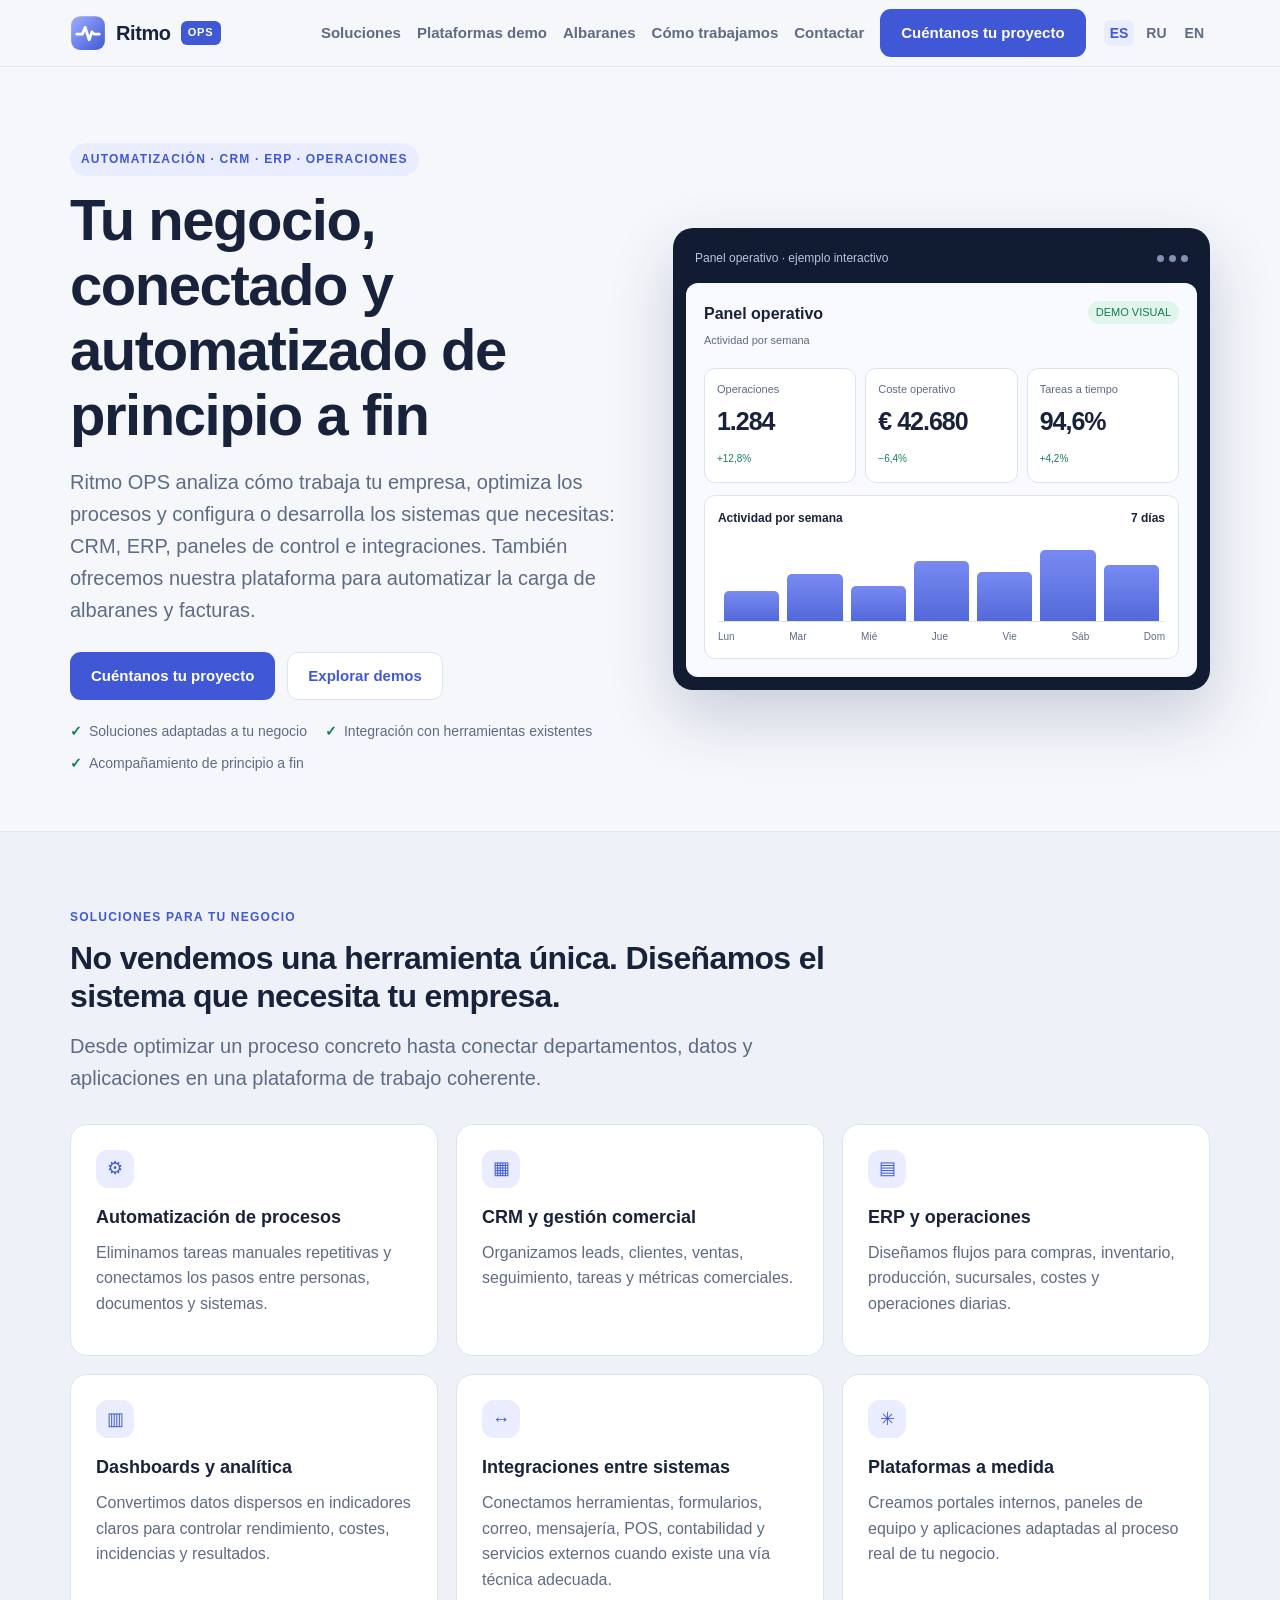
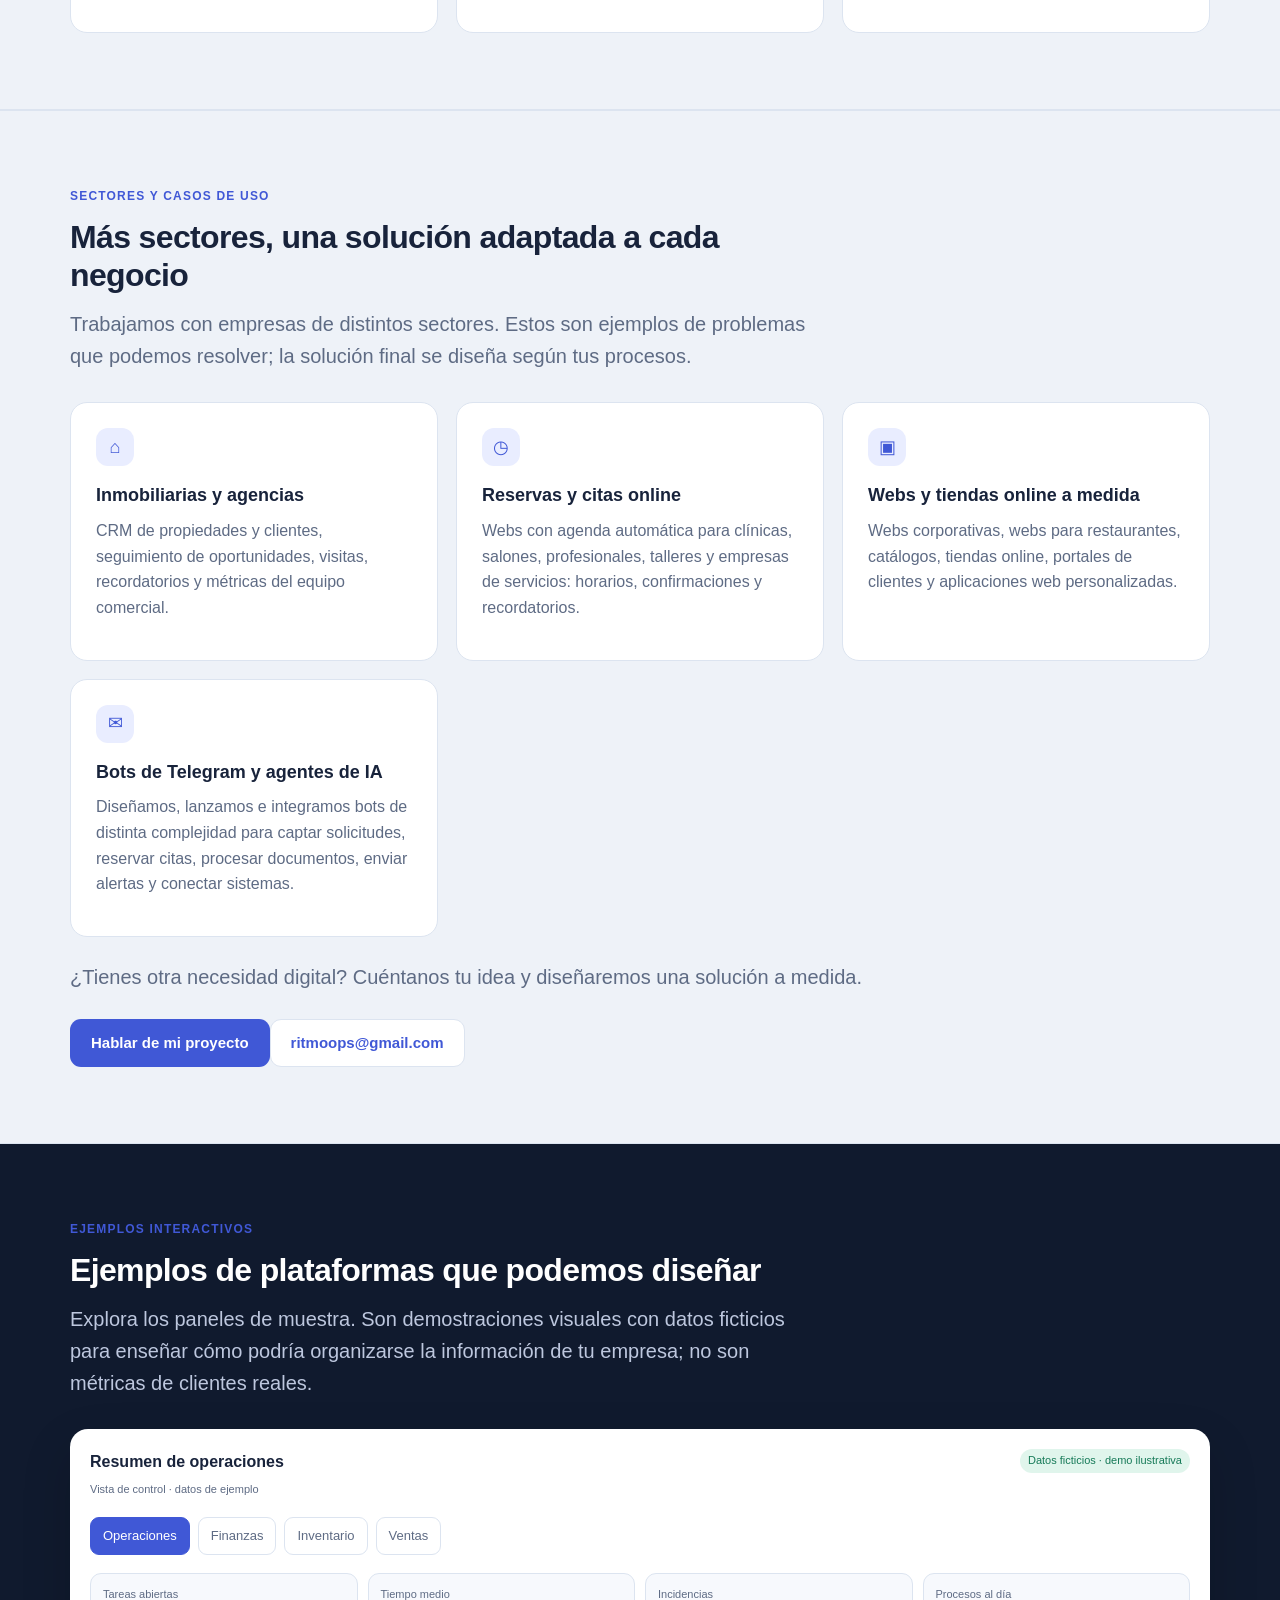
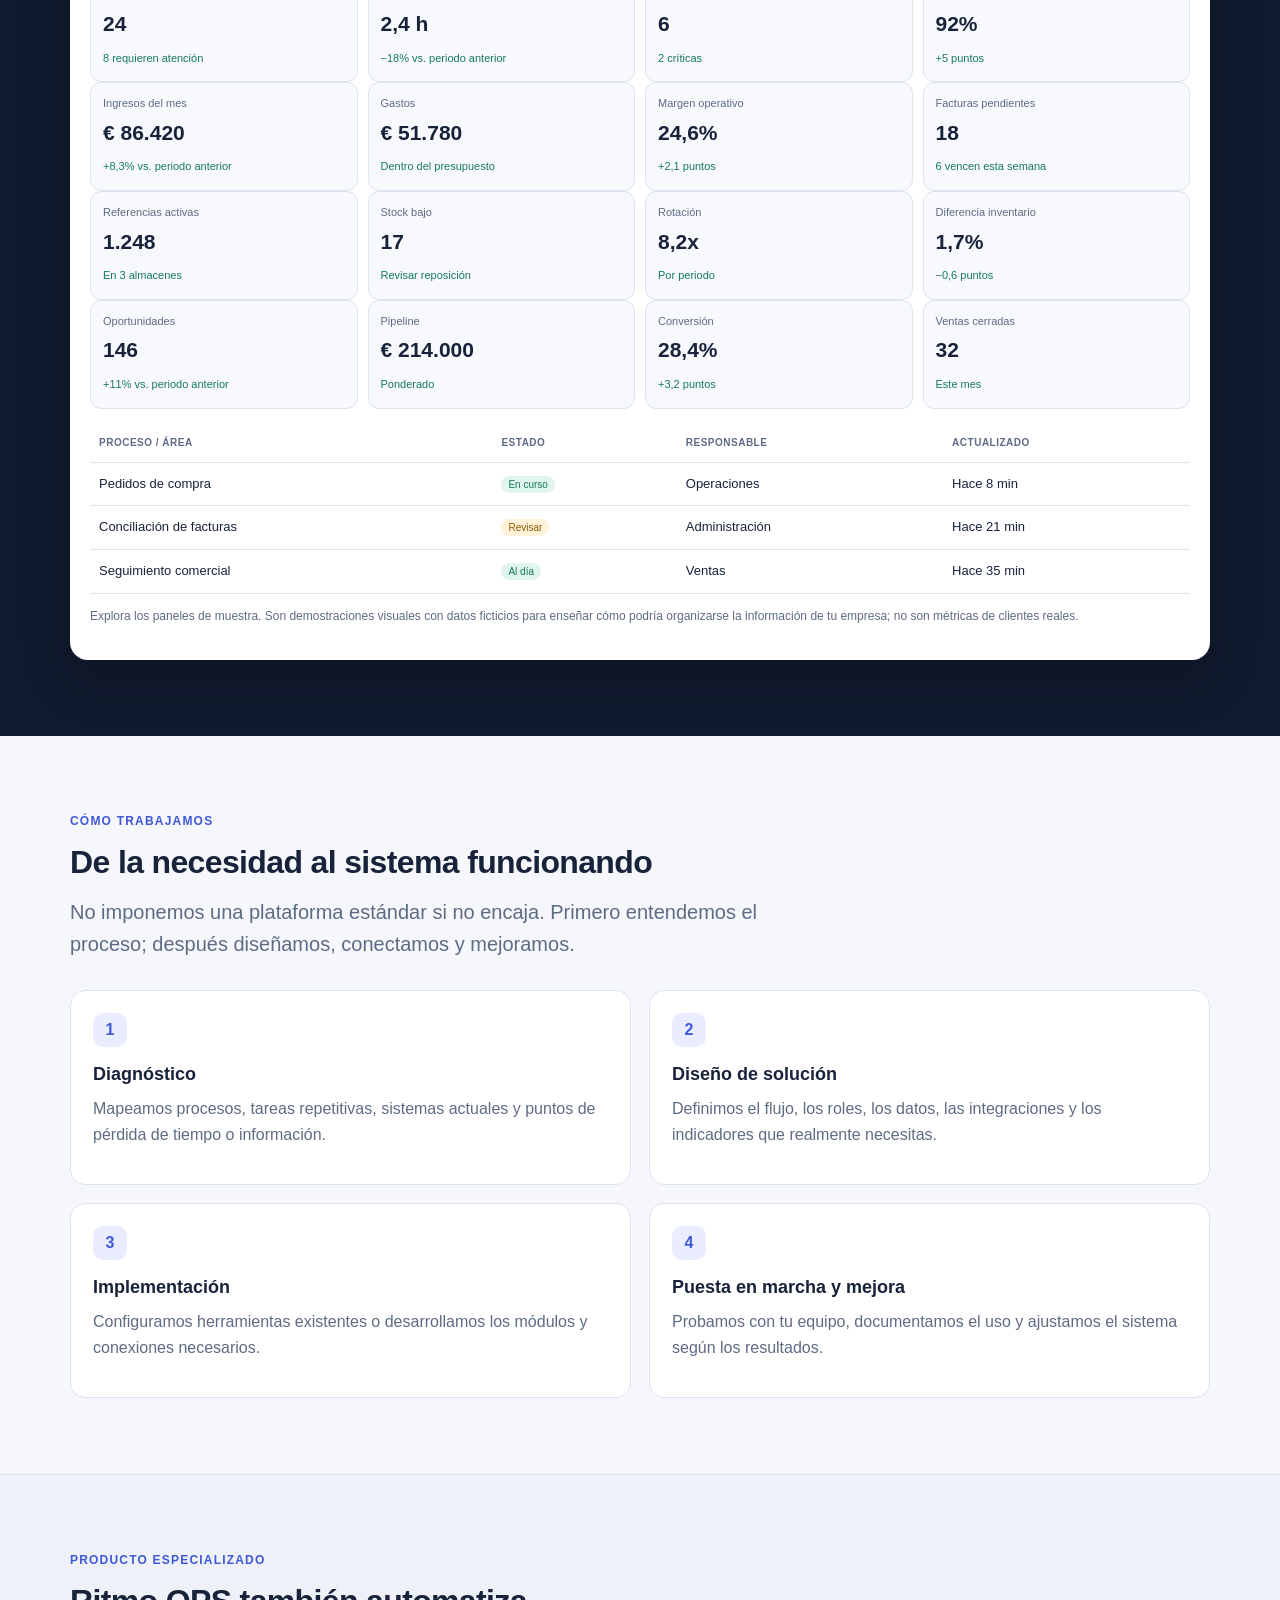
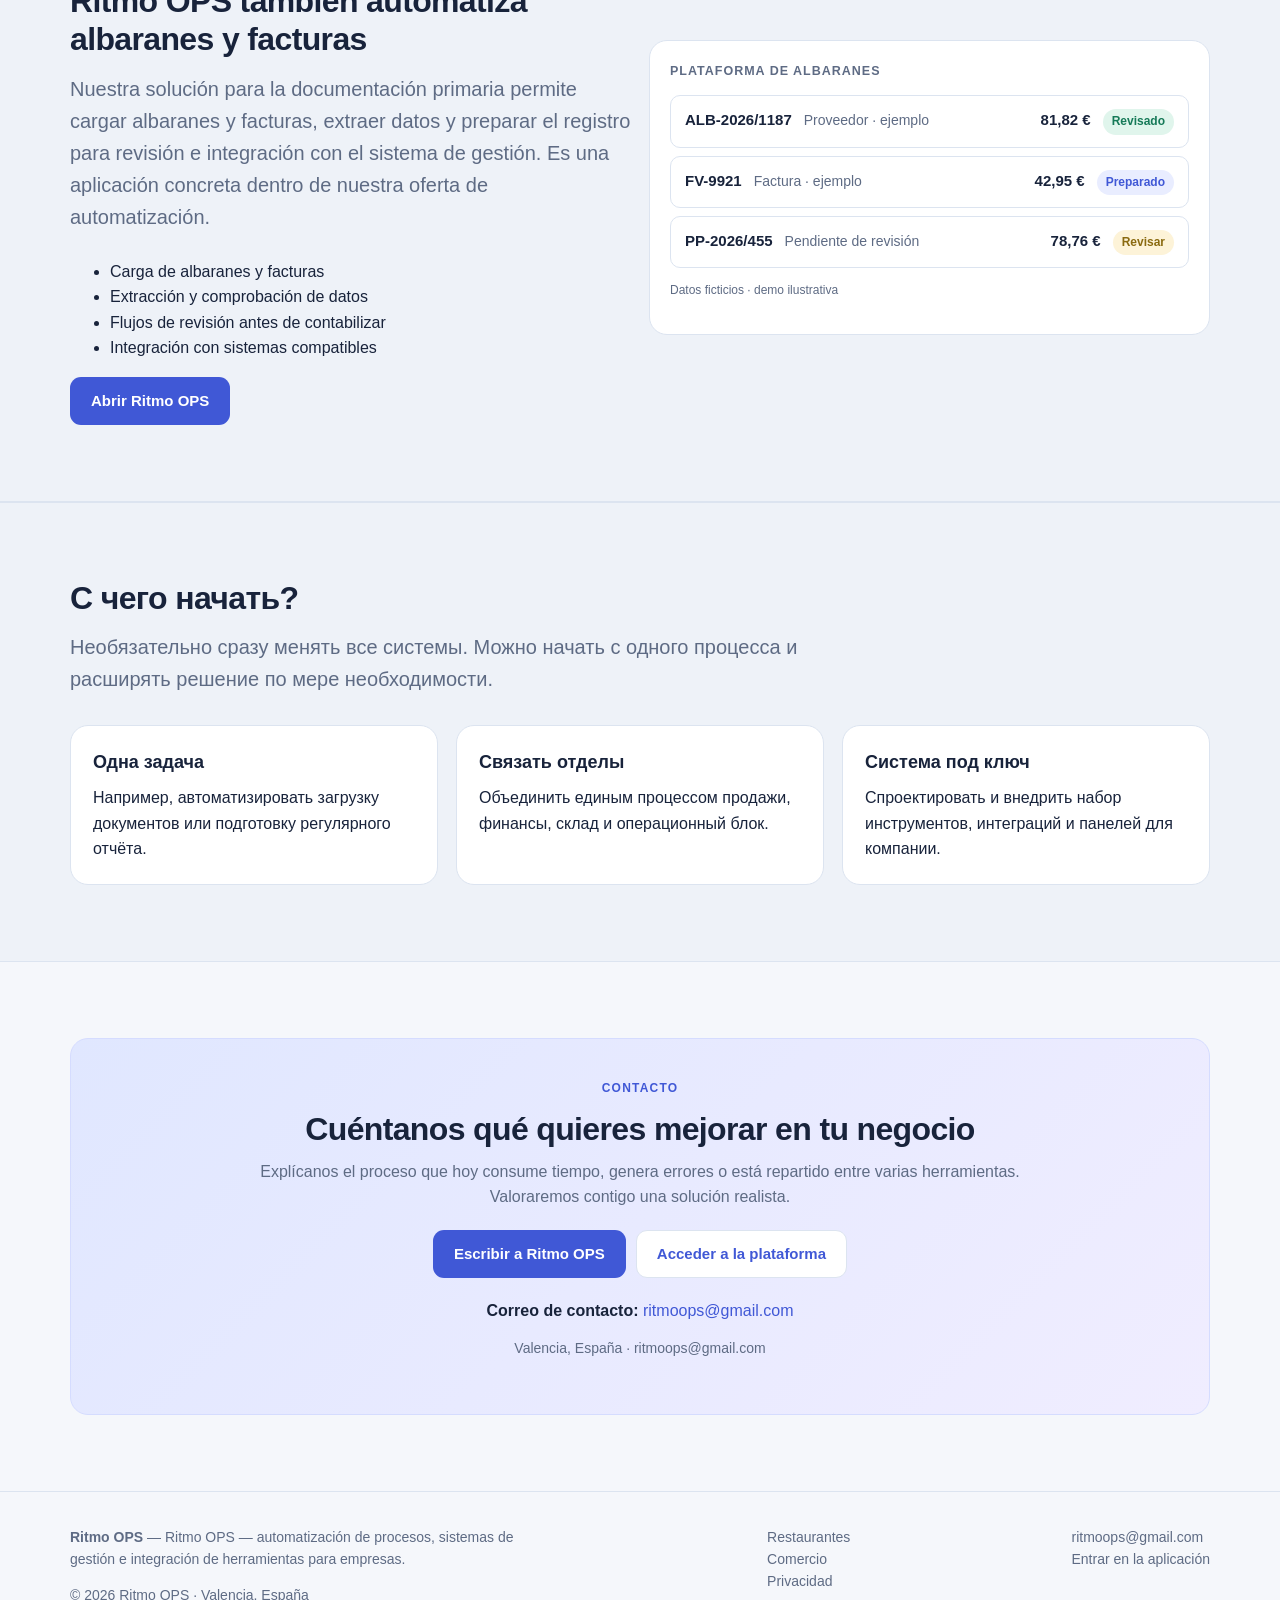
==== commit fe21e7e1: "Add files via upload" ====
--- a/index.html
+++ b/index.html
@@ -3,10 +3,10 @@
 <head>
 <meta charset="utf-8"><meta name="viewport" content="width=device-width, initial-scale=1">
 <title>Ritmo OPS — automatización y sistemas de gestión para empresas</title>
-<meta name="description" content="Diseñamos e implantamos soluciones de automatización, CRM, ERP y plataformas operativas a medida. Además, Ritmo OPS automatiza la carga de albaranes y facturas.">
+<meta name="description" content="RITMO OPS ofrece soluciones digitales para empresas: webs a medida, CRM y ERP, automatización, bots de Telegram e IA, plataformas de reserva, integraciones y paneles de control. También automatizamos albaranes y facturas.">
 <link rel="canonical" href="https://ritmo-ops.com/">
 <link rel="alternate" hreflang="es" href="https://ritmo-ops.com/"><link rel="alternate" hreflang="ru" href="https://ritmo-ops.com/ru.html"><link rel="alternate" hreflang="en" href="https://ritmo-ops.com/en.html"><link rel="alternate" hreflang="x-default" href="https://ritmo-ops.com/">
-<meta property="og:type" content="website"><meta property="og:url" content="https://ritmo-ops.com/"><meta property="og:title" content="Ritmo OPS — automatización y sistemas de gestión para empresas"><meta property="og:description" content="Diseñamos e implantamos soluciones de automatización, CRM, ERP y plataformas operativas a medida. Además, Ritmo OPS automatiza la carga de albaranes y facturas."><meta property="og:image" content="https://ritmo-ops.com/og.png"><meta name="twitter:card" content="summary_large_image">
+<meta property="og:type" content="website"><meta property="og:url" content="https://ritmo-ops.com/"><meta property="og:title" content="Ritmo OPS — automatización y sistemas de gestión para empresas"><meta property="og:description" content="RITMO OPS ofrece soluciones digitales para empresas: webs a medida, CRM y ERP, automatización, bots de Telegram e IA, plataformas de reserva, integraciones y paneles de control. También automatizamos albaranes y facturas."><meta property="og:image" content="https://ritmo-ops.com/og.png"><meta name="twitter:card" content="summary_large_image">
 <link rel="icon" type="image/svg+xml" href="/favicon.svg"><link rel="stylesheet" href="/style.css">
 </head>
 <body>
@@ -18,6 +18,7 @@
 <div class="hero-proof"><span>Soluciones adaptadas a tu negocio</span><span>Integración con herramientas existentes</span><span>Acompañamiento de principio a fin</span></div>
 </div><div class="dashboard-shell"><div class="dash-top"><span>Panel operativo · ejemplo interactivo</span><span class="dash-dots"><i></i><i></i><i></i></span></div><div class="dash-app"><div class="dash-title"><div><h3>Panel operativo</h3><span class="dash-label">Actividad por semana</span></div><span class="dash-badge">DEMO VISUAL</span></div><div class="kpi-grid"><div class="kpi"><small>Operaciones</small><strong>1.284</strong><em>+12,8%</em></div><div class="kpi"><small>Coste operativo</small><strong>€ 42.680</strong><em>−6,4%</em></div><div class="kpi"><small>Tareas a tiempo</small><strong>94,6%</strong><em>+4,2%</em></div></div><div class="mini-chart"><div class="chart-head"><span>Actividad por semana</span><span>7 días</span></div><div class="chart-bars"><span style="height:38%"></span><span style="height:58%"></span><span style="height:44%"></span><span style="height:75%"></span><span style="height:61%"></span><span style="height:88%"></span><span style="height:69%"></span></div><div class="chart-foot"><span>Lun</span><span>Mar</span><span>Mié</span><span>Jue</span><span>Vie</span><span>Sáb</span><span>Dom</span></div></div></div></div></div></section>
 <section id="soluciones" class="tint"><div class="wrap"><div class="section-head"><p class="eyebrow">Soluciones para tu negocio</p><h2>No vendemos una herramienta única. Diseñamos el sistema que necesita tu empresa.</h2><p class="lead">Desde optimizar un proceso concreto hasta conectar departamentos, datos y aplicaciones en una plataforma de trabajo coherente.</p></div><div class="grid g3"><article class="service-card"><div class="ico">⚙</div><h3>Automatización de procesos</h3><p>Eliminamos tareas manuales repetitivas y conectamos los pasos entre personas, documentos y sistemas.</p></article><article class="service-card"><div class="ico">▦</div><h3>CRM y gestión comercial</h3><p>Organizamos leads, clientes, ventas, seguimiento, tareas y métricas comerciales.</p></article><article class="service-card"><div class="ico">▤</div><h3>ERP y operaciones</h3><p>Diseñamos flujos para compras, inventario, producción, sucursales, costes y operaciones diarias.</p></article><article class="service-card"><div class="ico">▥</div><h3>Dashboards y analítica</h3><p>Convertimos datos dispersos en indicadores claros para controlar rendimiento, costes, incidencias y resultados.</p></article><article class="service-card"><div class="ico">↔</div><h3>Integraciones entre sistemas</h3><p>Conectamos herramientas, formularios, correo, mensajería, POS, contabilidad y servicios externos cuando existe una vía técnica adecuada.</p></article><article class="service-card"><div class="ico">✳</div><h3>Plataformas a medida</h3><p>Creamos portales internos, paneles de equipo y aplicaciones adaptadas al proceso real de tu negocio.</p></article></div></div></section>
+<section id="sectores" class="tint"><div class="wrap"><div class="section-head"><p class="eyebrow">Sectores y casos de uso</p><h2>Más sectores, una solución adaptada a cada negocio</h2><p class="lead">Trabajamos con empresas de distintos sectores. Estos son ejemplos de problemas que podemos resolver; la solución final se diseña según tus procesos.</p></div><div class="grid g3"><article class="service-card"><div class="ico">⌂</div><h3>Inmobiliarias y agencias</h3><p>CRM de propiedades y clientes, seguimiento de oportunidades, visitas, recordatorios y métricas del equipo comercial.</p></article><article class="service-card"><div class="ico">◷</div><h3>Reservas y citas online</h3><p>Webs con agenda automática para clínicas, salones, profesionales, talleres y empresas de servicios: horarios, confirmaciones y recordatorios.</p></article><article class="service-card"><div class="ico">▣</div><h3>Webs y tiendas online a medida</h3><p>Webs corporativas, webs para restaurantes, catálogos, tiendas online, portales de clientes y aplicaciones web personalizadas.</p></article><article class="service-card"><div class="ico">✉</div><h3>Bots de Telegram y agentes de IA</h3><p>Diseñamos, lanzamos e integramos bots de distinta complejidad para captar solicitudes, reservar citas, procesar documentos, enviar alertas y conectar sistemas.</p></article></div><p class="lead" style="margin-top:24px">¿Tienes otra necesidad digital? Cuéntanos tu idea y diseñaremos una solución a medida.</p><div class="cta"><a class="btn" href="#contacto">Hablar de mi proyecto</a><a class="btn ghost" href="mailto:ritmoops@gmail.com?subject=Consulta%20Ritmo%20OPS">ritmoops@gmail.com</a></div></div></section>
 <section id="demos" class="dash-section"><div class="wrap"><div class="section-head"><p class="eyebrow">Ejemplos interactivos</p><h2>Ejemplos de plataformas que podemos diseñar</h2><p class="lead">Explora los paneles de muestra. Son demostraciones visuales con datos ficticios para enseñar cómo podría organizarse la información de tu empresa; no son métricas de clientes reales.</p></div>
 <div class="dashboard-demo"><div class="dash-title"><div><h3>Resumen de operaciones</h3><span class="dash-label">Vista de control · datos de ejemplo</span></div><span class="dash-badge">Datos ficticios · demo ilustrativa</span></div>
 <div class="demo-tabs" role="tablist" aria-label="Ejemplos interactivos"><button type="button" role="tab" aria-selected="true" data-dashboard-tab="0">Operaciones</button><button type="button" role="tab" aria-selected="false" data-dashboard-tab="1">Finanzas</button><button type="button" role="tab" aria-selected="false" data-dashboard-tab="2">Inventario</button><button type="button" role="tab" aria-selected="false" data-dashboard-tab="3">Ventas</button></div><div class="demo-metrics" data-dashboard-panel="0" ><div class="demo-metric"><small>Tareas abiertas</small><strong>24</strong><span>8 requieren atención</span></div><div class="demo-metric"><small>Tiempo medio</small><strong>2,4 h</strong><span>−18% vs. periodo anterior</span></div><div class="demo-metric"><small>Incidencias</small><strong>6</strong><span>2 críticas</span></div><div class="demo-metric"><small>Procesos al día</small><strong>92%</strong><span>+5 puntos</span></div></div><div class="demo-metrics" data-dashboard-panel="1" hidden><div class="demo-metric"><small>Ingresos del mes</small><strong>€ 86.420</strong><span>+8,3% vs. periodo anterior</span></div><div class="demo-metric"><small>Gastos</small><strong>€ 51.780</strong><span>Dentro del presupuesto</span></div><div class="demo-metric"><small>Margen operativo</small><strong>24,6%</strong><span>+2,1 puntos</span></div><div class="demo-metric"><small>Facturas pendientes</small><strong>18</strong><span>6 vencen esta semana</span></div></div><div class="demo-metrics" data-dashboard-panel="2" hidden><div class="demo-metric"><small>Referencias activas</small><strong>1.248</strong><span>En 3 almacenes</span></div><div class="demo-metric"><small>Stock bajo</small><strong>17</strong><span>Revisar reposición</span></div><div class="demo-metric"><small>Rotación</small><strong>8,2x</strong><span>Por periodo</span></div><div class="demo-metric"><small>Diferencia inventario</small><strong>1,7%</strong><span>−0,6 puntos</span></div></div><div class="demo-metrics" data-dashboard-panel="3" hidden><div class="demo-metric"><small>Oportunidades</small><strong>146</strong><span>+11% vs. periodo anterior</span></div><div class="demo-metric"><small>Pipeline</small><strong>€ 214.000</strong><span>Ponderado</span></div><div class="demo-metric"><small>Conversión</small><strong>28,4%</strong><span>+3,2 puntos</span></div><div class="demo-metric"><small>Ventas cerradas</small><strong>32</strong><span>Este mes</span></div></div><div data-dashboard-table="0" ><table class="demo-table"><thead><tr><th>Proceso / área</th><th>Estado</th><th>Responsable</th><th>Actualizado</th></tr></thead><tbody><tr><td>Pedidos de compra</td><td><span class="demo-status">En curso</span></td><td>Operaciones</td><td>Hace 8 min</td></tr><tr><td>Conciliación de facturas</td><td><span class="demo-status warn">Revisar</span></td><td>Administración</td><td>Hace 21 min</td></tr><tr><td>Seguimiento comercial</td><td><span class="demo-status">Al día</span></td><td>Ventas</td><td>Hace 35 min</td></tr></tbody></table></div><div data-dashboard-table="1" hidden><table class="demo-table"><thead><tr><th>Área</th><th>Estado</th><th>Responsable</th><th>Actualizado</th></tr></thead><tbody><tr><td>Cuentas por pagar</td><td><span class="demo-status">En curso</span></td><td>Administración</td><td>Hace 8 min</td></tr><tr><td>Facturas pendientes</td><td><span class="demo-status warn">Revisar</span></td><td>Finanzas</td><td>Hace 21 min</td></tr><tr><td>Cierre mensual</td><td><span class="demo-status">Al día</span></td><td>Contabilidad</td><td>Hace 35 min</td></tr></tbody></table></div><div data-dashboard-table="2" hidden><table class="demo-table"><thead><tr><th>Almacén</th><th>Estado</th><th>Responsable</th><th>Actualizado</th></tr></thead><tbody><tr><td>Almacén central</td><td><span class="demo-status">Al día</span></td><td>Logística</td><td>Hace 8 min</td></tr><tr><td>Reposición de stock</td><td><span class="demo-status warn">Revisar</span></td><td>Compras</td><td>Hace 21 min</td></tr><tr><td>Inventario semanal</td><td><span class="demo-status">En curso</span></td><td>Operaciones</td><td>Hace 35 min</td></tr></tbody></table></div><div data-dashboard-table="3" hidden><table class="demo-table"><thead><tr><th>Etapa comercial</th><th>Estado</th><th>Responsable</th><th>Actualizado</th></tr></thead><tbody><tr><td>Nuevos leads</td><td><span class="demo-status">En curso</span></td><td>Ventas</td><td>Hace 8 min</td></tr><tr><td>Propuestas enviadas</td><td><span class="demo-status warn">Al día</span></td><td>Comercial</td><td>Hace 21 min</td></tr><tr><td>Renovaciones</td><td><span class="demo-status">Revisar</span></td><td>Account manager</td><td>Hace 35 min</td></tr></tbody></table></div><p class="dashboard-note">Explora los paneles de muestra. Son demostraciones visuales con datos ficticios para enseñar cómo podría organizarse la información de tu empresa; no son métricas de clientes reales.</p></div></div></section>
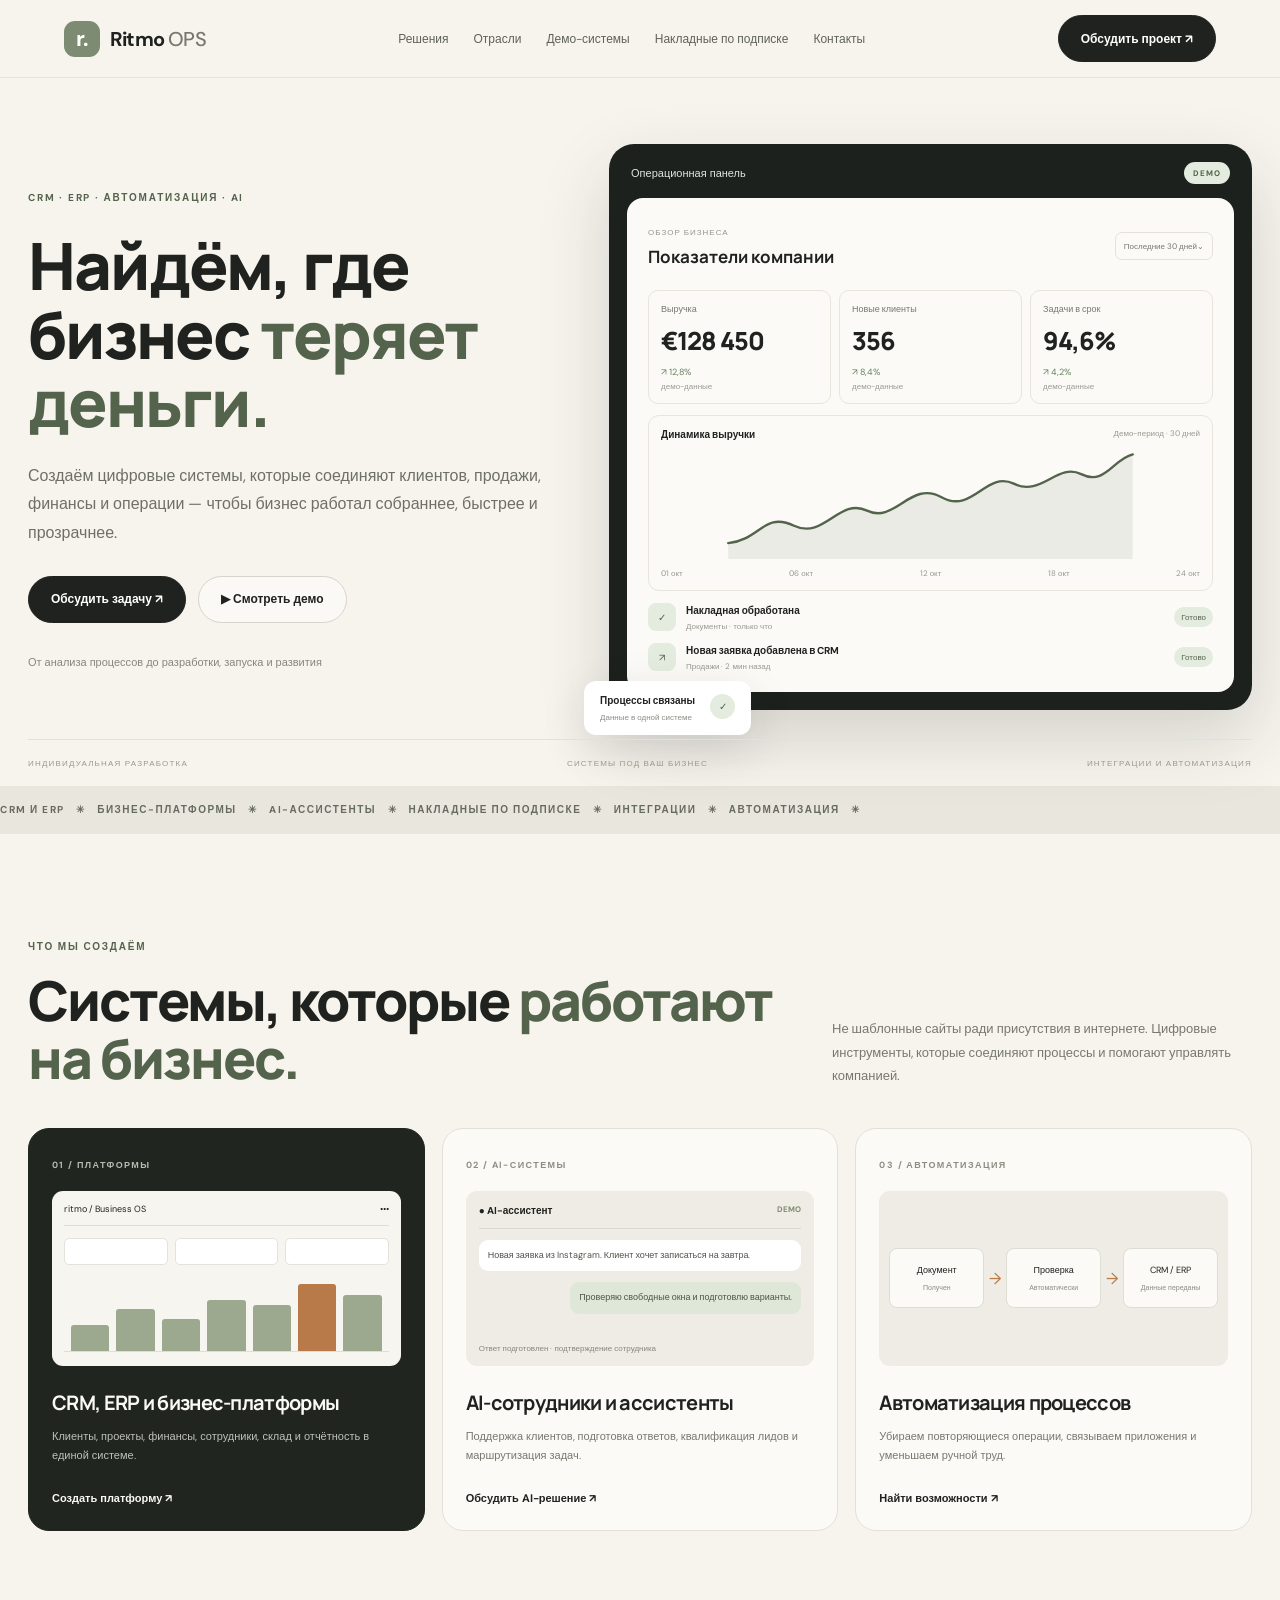
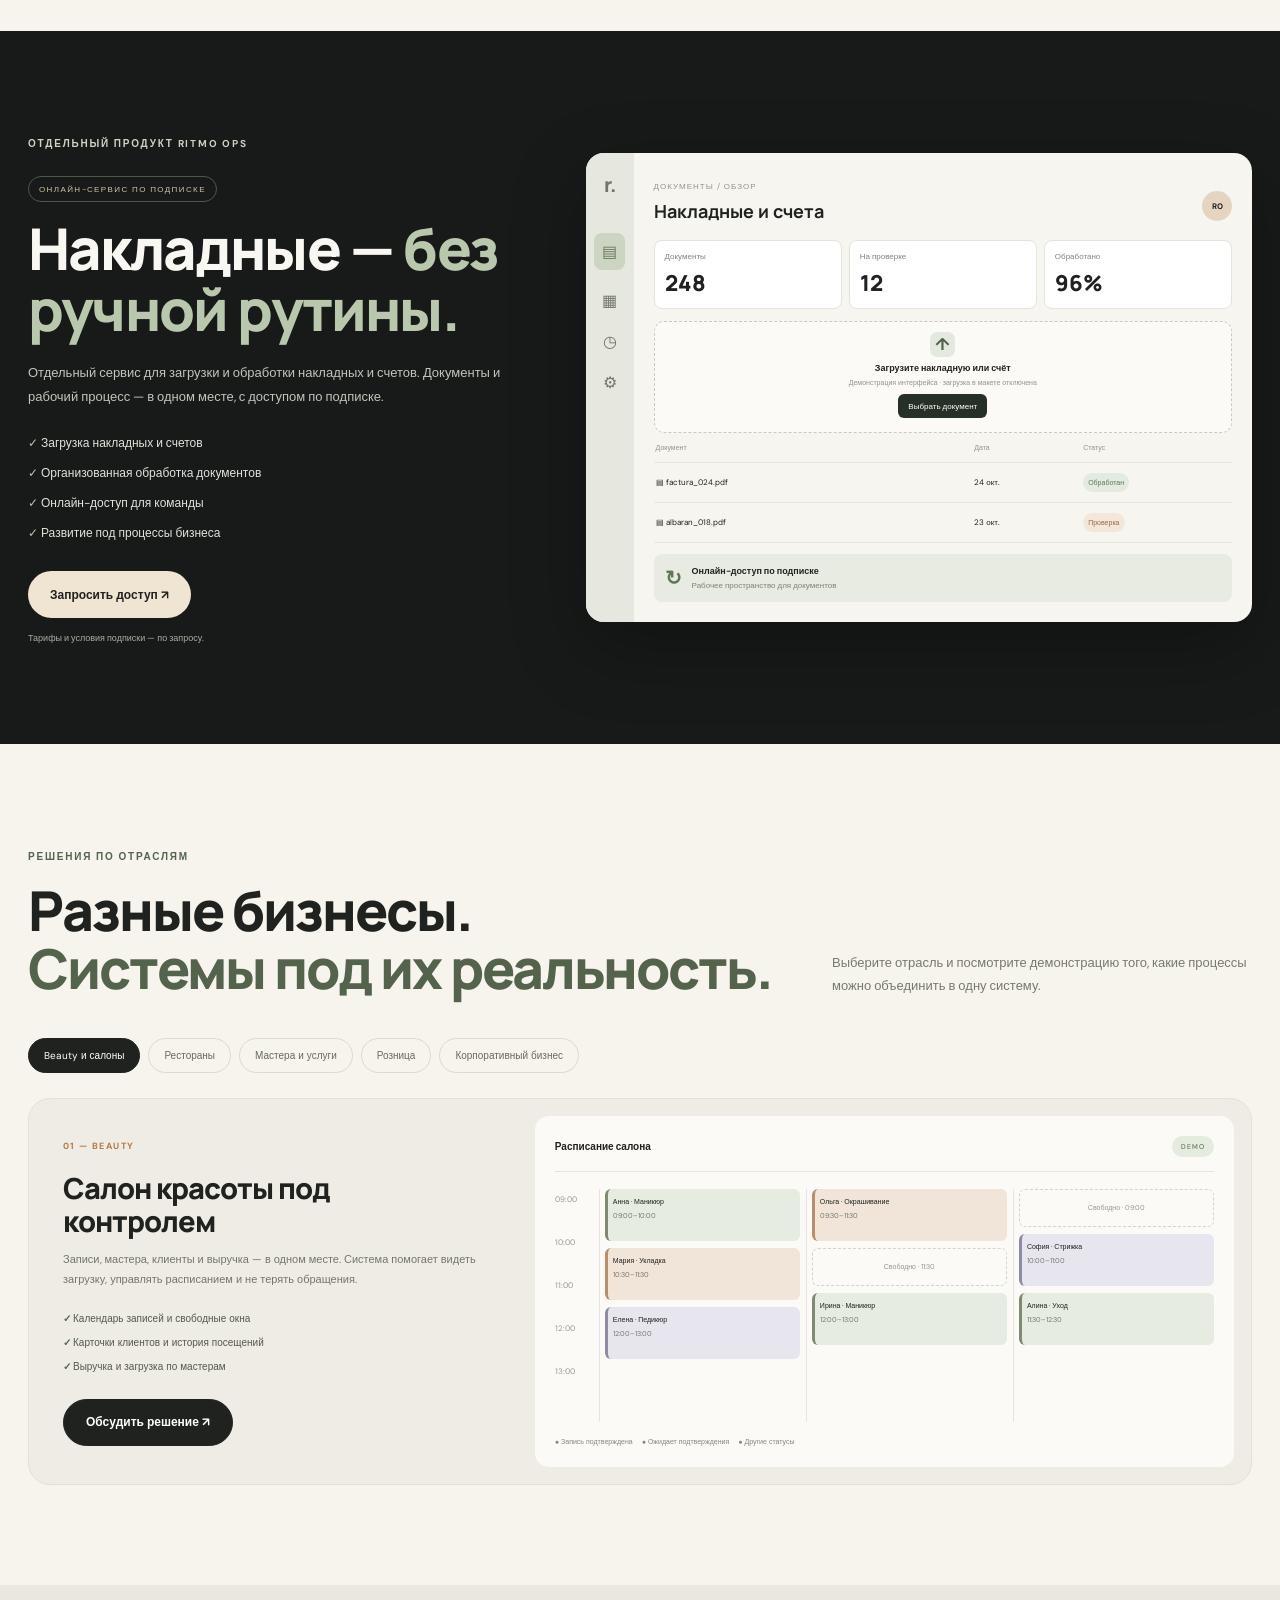
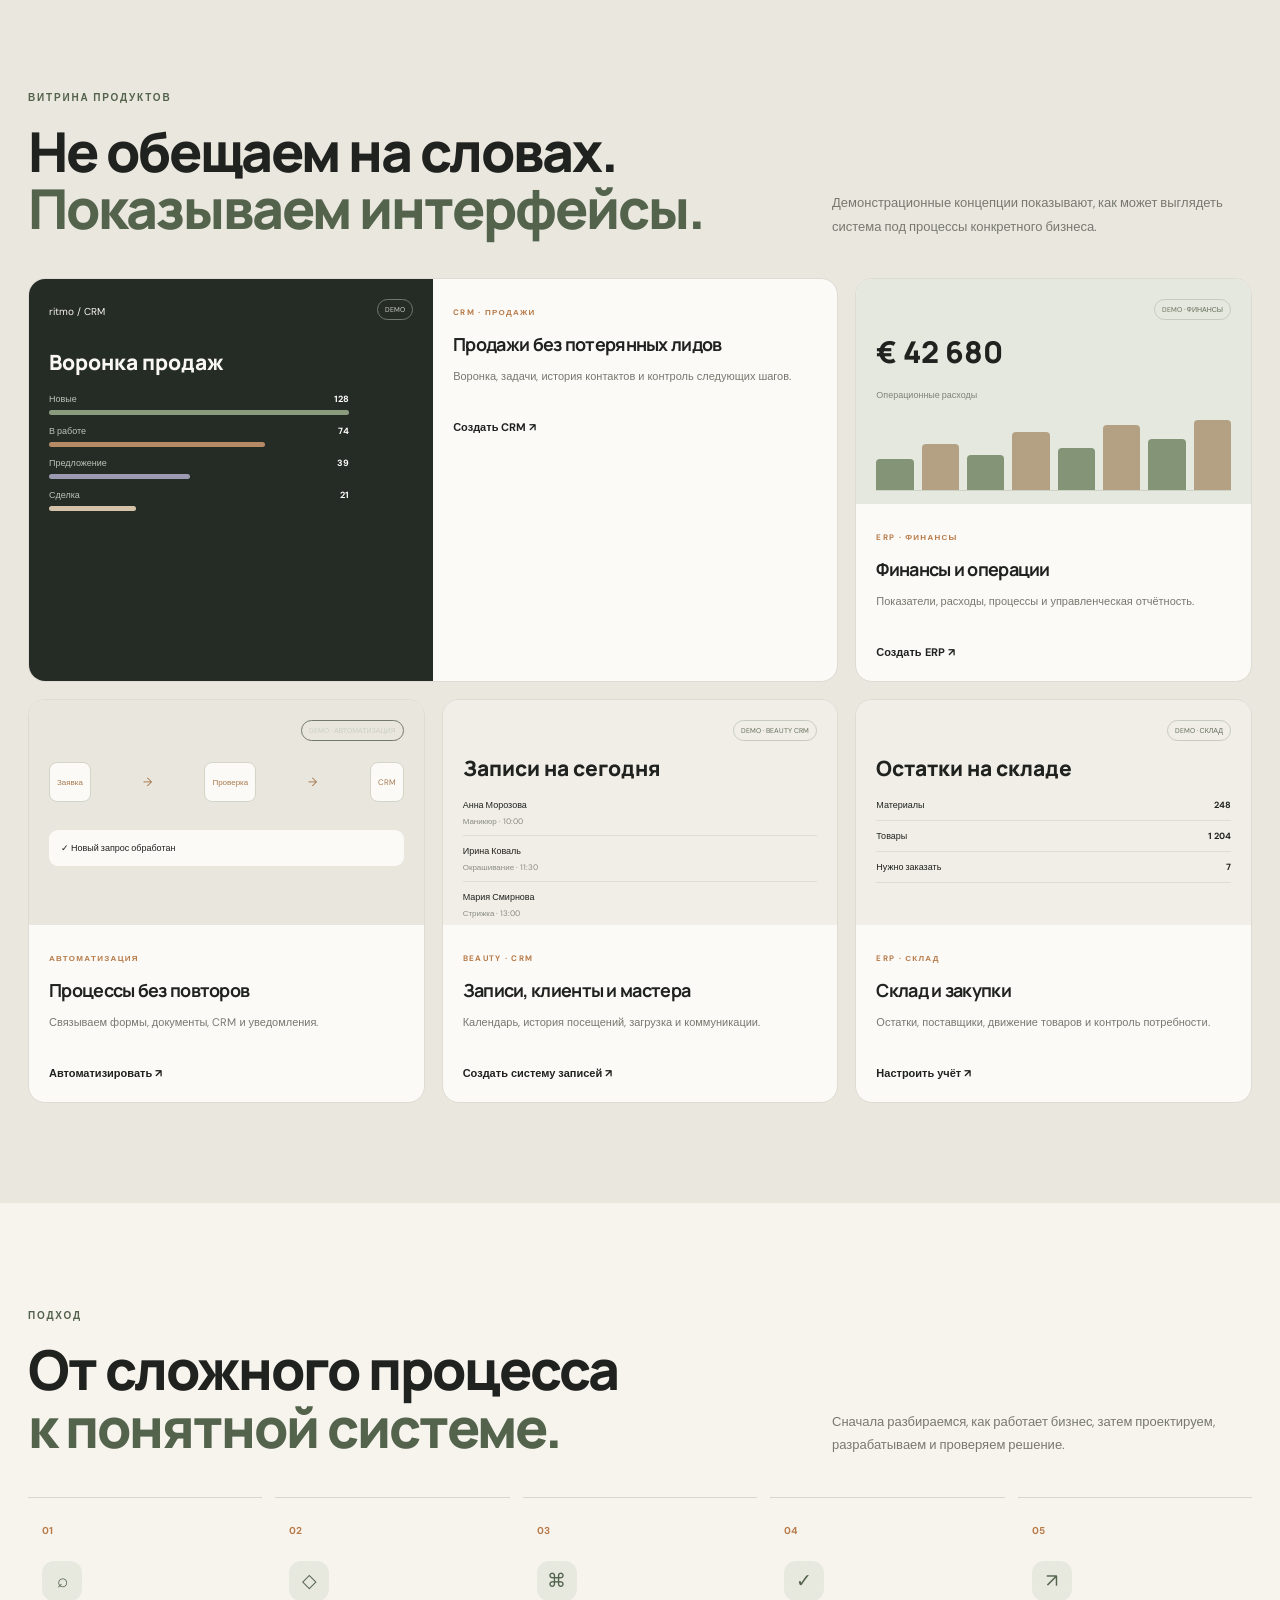
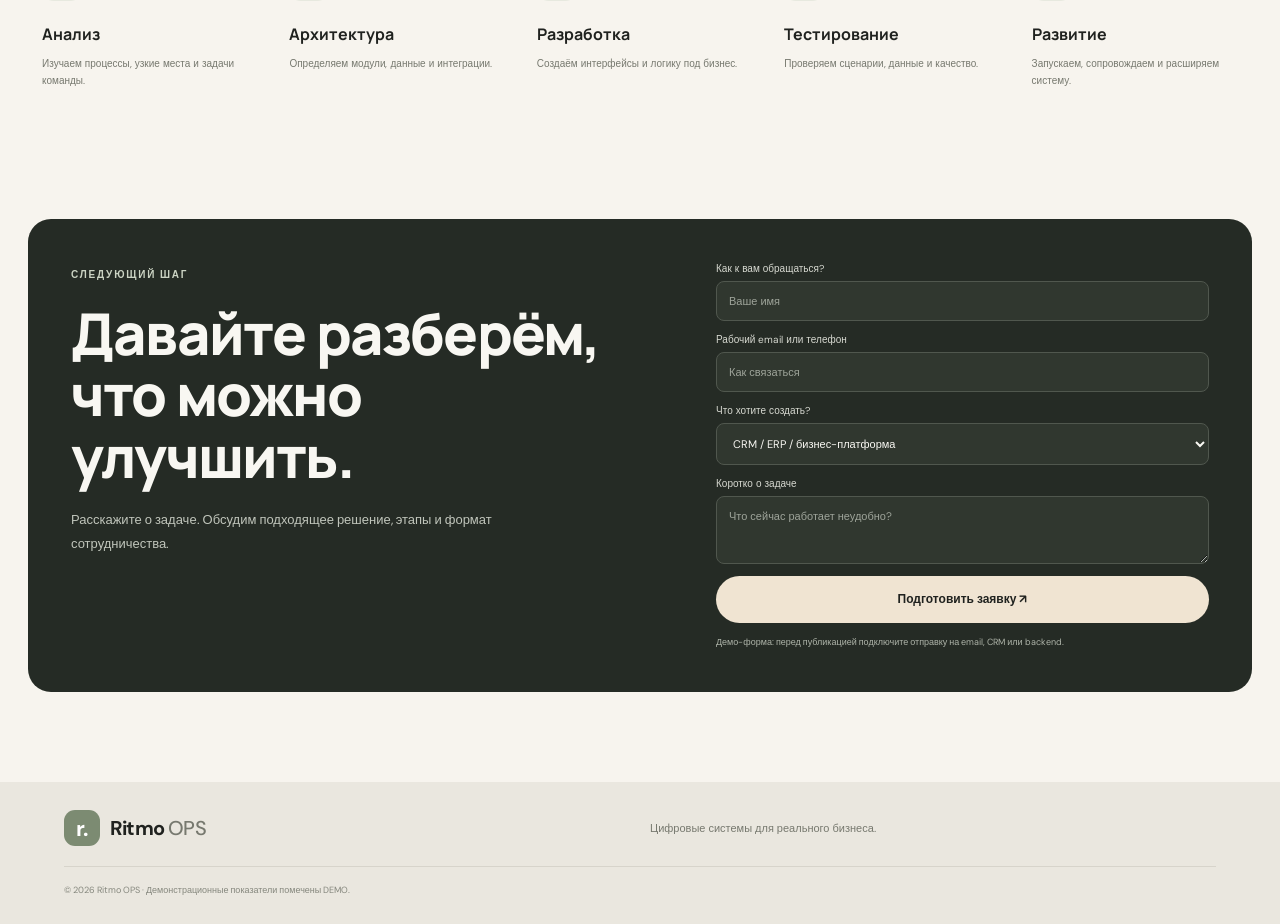
==== commit 583ad984: "Add files via upload" ====
--- a/index.html
+++ b/index.html
@@ -1,48 +1,23 @@
-<!doctype html>
-<html lang="es">
-<head>
-<meta charset="utf-8"><meta name="viewport" content="width=device-width, initial-scale=1">
-<title>Ritmo OPS — automatización y sistemas de gestión para empresas</title>
-<meta name="description" content="RITMO OPS ofrece soluciones digitales para empresas: webs a medida, CRM y ERP, automatización, bots de Telegram e IA, plataformas de reserva, integraciones y paneles de control. También automatizamos albaranes y facturas.">
-<link rel="canonical" href="https://ritmo-ops.com/">
-<link rel="alternate" hreflang="es" href="https://ritmo-ops.com/"><link rel="alternate" hreflang="ru" href="https://ritmo-ops.com/ru.html"><link rel="alternate" hreflang="en" href="https://ritmo-ops.com/en.html"><link rel="alternate" hreflang="x-default" href="https://ritmo-ops.com/">
-<meta property="og:type" content="website"><meta property="og:url" content="https://ritmo-ops.com/"><meta property="og:title" content="Ritmo OPS — automatización y sistemas de gestión para empresas"><meta property="og:description" content="RITMO OPS ofrece soluciones digitales para empresas: webs a medida, CRM y ERP, automatización, bots de Telegram e IA, plataformas de reserva, integraciones y paneles de control. También automatizamos albaranes y facturas."><meta property="og:image" content="https://ritmo-ops.com/og.png"><meta name="twitter:card" content="summary_large_image">
-<link rel="icon" type="image/svg+xml" href="/favicon.svg"><link rel="stylesheet" href="/style.css">
-</head>
-<body>
-<header class="top"><div class="wrap"><a class="brand" href="/"><span class="mark"><svg viewBox="0 0 64 64" xmlns="http://www.w3.org/2000/svg" aria-hidden="true"><defs><linearGradient id="g" x1="0" y1="0" x2="1" y2="1"><stop offset="0" stop-color="#9eafff"/><stop offset="1" stop-color="#4058d6"/></linearGradient></defs><rect x="2" y="2" width="60" height="60" rx="16" fill="url(#g)"/><path d="M12 34 H22 L27 22 L34 44 L39 30 L43 34 H52" fill="none" stroke="#fff" stroke-width="5" stroke-linecap="round" stroke-linejoin="round"/></svg></span>Ritmo <b>OPS</b></a><nav class="menu"><a href="#soluciones">Soluciones</a><a href="#demos">Plataformas demo</a><a href="#albaranes">Albaranes</a><a href="#metodo">Cómo trabajamos</a><a href="#contacto">Contactar</a><a class="btn" href="#contacto">Cuéntanos tu proyecto</a></nav><div class="lang"><a href="/" aria-current="page">ES</a><a href="/ru.html" >RU</a><a href="/en.html" >EN</a></div></div></header>
-<main>
-<section class="hero"><div class="wrap hero-grid"><div>
-<p class="eyebrow">Automatización · CRM · ERP · Operaciones</p><h1>Tu negocio, conectado y automatizado de principio a fin</h1><p class="lead">Ritmo OPS analiza cómo trabaja tu empresa, optimiza los procesos y configura o desarrolla los sistemas que necesitas: CRM, ERP, paneles de control e integraciones. También ofrecemos nuestra plataforma para automatizar la carga de albaranes y facturas.</p>
-<div class="cta"><a class="btn" href="#contacto">Cuéntanos tu proyecto</a><a class="btn ghost" href="#demos">Explorar demos</a></div>
-<div class="hero-proof"><span>Soluciones adaptadas a tu negocio</span><span>Integración con herramientas existentes</span><span>Acompañamiento de principio a fin</span></div>
-</div><div class="dashboard-shell"><div class="dash-top"><span>Panel operativo · ejemplo interactivo</span><span class="dash-dots"><i></i><i></i><i></i></span></div><div class="dash-app"><div class="dash-title"><div><h3>Panel operativo</h3><span class="dash-label">Actividad por semana</span></div><span class="dash-badge">DEMO VISUAL</span></div><div class="kpi-grid"><div class="kpi"><small>Operaciones</small><strong>1.284</strong><em>+12,8%</em></div><div class="kpi"><small>Coste operativo</small><strong>€ 42.680</strong><em>−6,4%</em></div><div class="kpi"><small>Tareas a tiempo</small><strong>94,6%</strong><em>+4,2%</em></div></div><div class="mini-chart"><div class="chart-head"><span>Actividad por semana</span><span>7 días</span></div><div class="chart-bars"><span style="height:38%"></span><span style="height:58%"></span><span style="height:44%"></span><span style="height:75%"></span><span style="height:61%"></span><span style="height:88%"></span><span style="height:69%"></span></div><div class="chart-foot"><span>Lun</span><span>Mar</span><span>Mié</span><span>Jue</span><span>Vie</span><span>Sáb</span><span>Dom</span></div></div></div></div></div></section>
-<section id="soluciones" class="tint"><div class="wrap"><div class="section-head"><p class="eyebrow">Soluciones para tu negocio</p><h2>No vendemos una herramienta única. Diseñamos el sistema que necesita tu empresa.</h2><p class="lead">Desde optimizar un proceso concreto hasta conectar departamentos, datos y aplicaciones en una plataforma de trabajo coherente.</p></div><div class="grid g3"><article class="service-card"><div class="ico">⚙</div><h3>Automatización de procesos</h3><p>Eliminamos tareas manuales repetitivas y conectamos los pasos entre personas, documentos y sistemas.</p></article><article class="service-card"><div class="ico">▦</div><h3>CRM y gestión comercial</h3><p>Organizamos leads, clientes, ventas, seguimiento, tareas y métricas comerciales.</p></article><article class="service-card"><div class="ico">▤</div><h3>ERP y operaciones</h3><p>Diseñamos flujos para compras, inventario, producción, sucursales, costes y operaciones diarias.</p></article><article class="service-card"><div class="ico">▥</div><h3>Dashboards y analítica</h3><p>Convertimos datos dispersos en indicadores claros para controlar rendimiento, costes, incidencias y resultados.</p></article><article class="service-card"><div class="ico">↔</div><h3>Integraciones entre sistemas</h3><p>Conectamos herramientas, formularios, correo, mensajería, POS, contabilidad y servicios externos cuando existe una vía técnica adecuada.</p></article><article class="service-card"><div class="ico">✳</div><h3>Plataformas a medida</h3><p>Creamos portales internos, paneles de equipo y aplicaciones adaptadas al proceso real de tu negocio.</p></article></div></div></section>
-<section id="sectores" class="tint"><div class="wrap"><div class="section-head"><p class="eyebrow">Sectores y casos de uso</p><h2>Más sectores, una solución adaptada a cada negocio</h2><p class="lead">Trabajamos con empresas de distintos sectores. Estos son ejemplos de problemas que podemos resolver; la solución final se diseña según tus procesos.</p></div><div class="grid g3"><article class="service-card"><div class="ico">⌂</div><h3>Inmobiliarias y agencias</h3><p>CRM de propiedades y clientes, seguimiento de oportunidades, visitas, recordatorios y métricas del equipo comercial.</p></article><article class="service-card"><div class="ico">◷</div><h3>Reservas y citas online</h3><p>Webs con agenda automática para clínicas, salones, profesionales, talleres y empresas de servicios: horarios, confirmaciones y recordatorios.</p></article><article class="service-card"><div class="ico">▣</div><h3>Webs y tiendas online a medida</h3><p>Webs corporativas, webs para restaurantes, catálogos, tiendas online, portales de clientes y aplicaciones web personalizadas.</p></article><article class="service-card"><div class="ico">✉</div><h3>Bots de Telegram y agentes de IA</h3><p>Diseñamos, lanzamos e integramos bots de distinta complejidad para captar solicitudes, reservar citas, procesar documentos, enviar alertas y conectar sistemas.</p></article></div><p class="lead" style="margin-top:24px">¿Tienes otra necesidad digital? Cuéntanos tu idea y diseñaremos una solución a medida.</p><div class="cta"><a class="btn" href="#contacto">Hablar de mi proyecto</a><a class="btn ghost" href="mailto:ritmoops@gmail.com?subject=Consulta%20Ritmo%20OPS">ritmoops@gmail.com</a></div></div></section>
-<section id="demos" class="dash-section"><div class="wrap"><div class="section-head"><p class="eyebrow">Ejemplos interactivos</p><h2>Ejemplos de plataformas que podemos diseñar</h2><p class="lead">Explora los paneles de muestra. Son demostraciones visuales con datos ficticios para enseñar cómo podría organizarse la información de tu empresa; no son métricas de clientes reales.</p></div>
-<div class="dashboard-demo"><div class="dash-title"><div><h3>Resumen de operaciones</h3><span class="dash-label">Vista de control · datos de ejemplo</span></div><span class="dash-badge">Datos ficticios · demo ilustrativa</span></div>
-<div class="demo-tabs" role="tablist" aria-label="Ejemplos interactivos"><button type="button" role="tab" aria-selected="true" data-dashboard-tab="0">Operaciones</button><button type="button" role="tab" aria-selected="false" data-dashboard-tab="1">Finanzas</button><button type="button" role="tab" aria-selected="false" data-dashboard-tab="2">Inventario</button><button type="button" role="tab" aria-selected="false" data-dashboard-tab="3">Ventas</button></div><div class="demo-metrics" data-dashboard-panel="0" ><div class="demo-metric"><small>Tareas abiertas</small><strong>24</strong><span>8 requieren atención</span></div><div class="demo-metric"><small>Tiempo medio</small><strong>2,4 h</strong><span>−18% vs. periodo anterior</span></div><div class="demo-metric"><small>Incidencias</small><strong>6</strong><span>2 críticas</span></div><div class="demo-metric"><small>Procesos al día</small><strong>92%</strong><span>+5 puntos</span></div></div><div class="demo-metrics" data-dashboard-panel="1" hidden><div class="demo-metric"><small>Ingresos del mes</small><strong>€ 86.420</strong><span>+8,3% vs. periodo anterior</span></div><div class="demo-metric"><small>Gastos</small><strong>€ 51.780</strong><span>Dentro del presupuesto</span></div><div class="demo-metric"><small>Margen operativo</small><strong>24,6%</strong><span>+2,1 puntos</span></div><div class="demo-metric"><small>Facturas pendientes</small><strong>18</strong><span>6 vencen esta semana</span></div></div><div class="demo-metrics" data-dashboard-panel="2" hidden><div class="demo-metric"><small>Referencias activas</small><strong>1.248</strong><span>En 3 almacenes</span></div><div class="demo-metric"><small>Stock bajo</small><strong>17</strong><span>Revisar reposición</span></div><div class="demo-metric"><small>Rotación</small><strong>8,2x</strong><span>Por periodo</span></div><div class="demo-metric"><small>Diferencia inventario</small><strong>1,7%</strong><span>−0,6 puntos</span></div></div><div class="demo-metrics" data-dashboard-panel="3" hidden><div class="demo-metric"><small>Oportunidades</small><strong>146</strong><span>+11% vs. periodo anterior</span></div><div class="demo-metric"><small>Pipeline</small><strong>€ 214.000</strong><span>Ponderado</span></div><div class="demo-metric"><small>Conversión</small><strong>28,4%</strong><span>+3,2 puntos</span></div><div class="demo-metric"><small>Ventas cerradas</small><strong>32</strong><span>Este mes</span></div></div><div data-dashboard-table="0" ><table class="demo-table"><thead><tr><th>Proceso / área</th><th>Estado</th><th>Responsable</th><th>Actualizado</th></tr></thead><tbody><tr><td>Pedidos de compra</td><td><span class="demo-status">En curso</span></td><td>Operaciones</td><td>Hace 8 min</td></tr><tr><td>Conciliación de facturas</td><td><span class="demo-status warn">Revisar</span></td><td>Administración</td><td>Hace 21 min</td></tr><tr><td>Seguimiento comercial</td><td><span class="demo-status">Al día</span></td><td>Ventas</td><td>Hace 35 min</td></tr></tbody></table></div><div data-dashboard-table="1" hidden><table class="demo-table"><thead><tr><th>Área</th><th>Estado</th><th>Responsable</th><th>Actualizado</th></tr></thead><tbody><tr><td>Cuentas por pagar</td><td><span class="demo-status">En curso</span></td><td>Administración</td><td>Hace 8 min</td></tr><tr><td>Facturas pendientes</td><td><span class="demo-status warn">Revisar</span></td><td>Finanzas</td><td>Hace 21 min</td></tr><tr><td>Cierre mensual</td><td><span class="demo-status">Al día</span></td><td>Contabilidad</td><td>Hace 35 min</td></tr></tbody></table></div><div data-dashboard-table="2" hidden><table class="demo-table"><thead><tr><th>Almacén</th><th>Estado</th><th>Responsable</th><th>Actualizado</th></tr></thead><tbody><tr><td>Almacén central</td><td><span class="demo-status">Al día</span></td><td>Logística</td><td>Hace 8 min</td></tr><tr><td>Reposición de stock</td><td><span class="demo-status warn">Revisar</span></td><td>Compras</td><td>Hace 21 min</td></tr><tr><td>Inventario semanal</td><td><span class="demo-status">En curso</span></td><td>Operaciones</td><td>Hace 35 min</td></tr></tbody></table></div><div data-dashboard-table="3" hidden><table class="demo-table"><thead><tr><th>Etapa comercial</th><th>Estado</th><th>Responsable</th><th>Actualizado</th></tr></thead><tbody><tr><td>Nuevos leads</td><td><span class="demo-status">En curso</span></td><td>Ventas</td><td>Hace 8 min</td></tr><tr><td>Propuestas enviadas</td><td><span class="demo-status warn">Al día</span></td><td>Comercial</td><td>Hace 21 min</td></tr><tr><td>Renovaciones</td><td><span class="demo-status">Revisar</span></td><td>Account manager</td><td>Hace 35 min</td></tr></tbody></table></div><p class="dashboard-note">Explora los paneles de muestra. Son demostraciones visuales con datos ficticios para enseñar cómo podría organizarse la información de tu empresa; no son métricas de clientes reales.</p></div></div></section>
-<section id="metodo"><div class="wrap"><div class="section-head"><p class="eyebrow">Cómo trabajamos</p><h2>De la necesidad al sistema funcionando</h2><p class="lead">No imponemos una plataforma estándar si no encaja. Primero entendemos el proceso; después diseñamos, conectamos y mejoramos.</p></div><div class="grid g2"><article class="process-card"><div class="process-number">1</div><h3>Diagnóstico</h3><p class="muted">Mapeamos procesos, tareas repetitivas, sistemas actuales y puntos de pérdida de tiempo o información.</p></article><article class="process-card"><div class="process-number">2</div><h3>Diseño de solución</h3><p class="muted">Definimos el flujo, los roles, los datos, las integraciones y los indicadores que realmente necesitas.</p></article><article class="process-card"><div class="process-number">3</div><h3>Implementación</h3><p class="muted">Configuramos herramientas existentes o desarrollamos los módulos y conexiones necesarios.</p></article><article class="process-card"><div class="process-number">4</div><h3>Puesta en marcha y mejora</h3><p class="muted">Probamos con tu equipo, documentamos el uso y ajustamos el sistema según los resultados.</p></article></div></div></section>
-<section id="albaranes" class="tint"><div class="wrap grid g2" style="align-items:center"><div><p class="eyebrow">Producto especializado</p><h2>Ritmo OPS también automatiza albaranes y facturas</h2><p class="lead">Nuestra solución para la documentación primaria permite cargar albaranes y facturas, extraer datos y preparar el registro para revisión e integración con el sistema de gestión. Es una aplicación concreta dentro de nuestra oferta de automatización.</p><ul><li>Carga de albaranes y facturas</li><li>Extracción y comprobación de datos</li><li>Flujos de revisión antes de contabilizar</li><li>Integración con sistemas compatibles</li></ul><a class="btn" href="https://app.ritmo-ops.com" target="_blank" rel="noopener">Abrir Ritmo OPS</a></div><div class="demo"><h4>Plataforma de albaranes</h4><div class="doclist">
-<div class="drow"><span class="num">ALB-2026/1187</span><span class="sup">Proveedor · ejemplo</span><span class="sum">81,82 €</span><span class="pill ok">Revisado</span></div>
-<div class="drow"><span class="num">FV-9921</span><span class="sup">Factura · ejemplo</span><span class="sum">42,95 €</span><span class="pill rdy">Preparado</span></div>
-<div class="drow"><span class="num">PP-2026/455</span><span class="sup">Pendiente de revisión</span><span class="sum">78,76 €</span><span class="pill wait">Revisar</span></div></div><p class="dashboard-note">Datos ficticios · demo ilustrativa</p></div></div></section>
-<section class="tint"><div class="wrap"><div class="section-head"><h2>С чего начать?</h2><p class="lead">Необязательно сразу менять все системы. Можно начать с одного процесса и расширять решение по мере необходимости.</p></div><div class="grid g3"><article class="card"><h3>Одна задача</h3><p>Например, автоматизировать загрузку документов или подготовку регулярного отчёта.</p></article><article class="card"><h3>Связать отделы</h3><p>Объединить единым процессом продажи, финансы, склад и операционный блок.</p></article><article class="card"><h3>Система под ключ</h3><p>Спроектировать и внедрить набор инструментов, интеграций и панелей для компании.</p></article></div></div></section>
-<section id="contacto"><div class="wrap"><div class="final"><p class="eyebrow">Contacto</p><h2>Cuéntanos qué quieres mejorar en tu negocio</h2><p class="muted" style="max-width:760px;margin:0 auto">Explícanos el proceso que hoy consume tiempo, genera errores o está repartido entre varias herramientas. Valoraremos contigo una solución realista.</p><div class="cta"><a class="btn" href="mailto:ritmoops@gmail.com?subject=Consulta%20Ritmo%20OPS">Escribir a Ritmo OPS</a><a class="btn ghost" href="https://app.ritmo-ops.com" target="_blank" rel="noopener">Acceder a la plataforma</a></div><p style="margin-top:20px"><strong>Correo de contacto:</strong> <a href="mailto:ritmoops@gmail.com">ritmoops@gmail.com</a></p><p class="muted" style="font-size:14px;margin-top:8px">Valencia, España · ritmoops@gmail.com</p></div></div></section>
-</main>
-<footer><div class="wrap cols"><div class="legal"><p><strong>Ritmo OPS</strong> — Ritmo OPS — automatización de procesos, sistemas de gestión e integración de herramientas para empresas.</p><p>© 2026 Ritmo OPS · Valencia, España</p></div><div><p><a href="/restaurantes.html">Restaurantes</a><br><a href="/comercio.html">Comercio</a><br><a href="/privacidad.html">Privacidad</a><br></p></div><div><p><a href="mailto:ritmoops@gmail.com">ritmoops@gmail.com</a><br><a href="https://app.ritmo-ops.com">Entrar en la aplicación</a></p></div></div></footer>
-<script>
-(function(){
- const root=document.querySelector('.dashboard-demo'); if(!root)return;
- const tabs=[...root.querySelectorAll('[data-dashboard-tab]')];
- const panels=[...root.querySelectorAll('[data-dashboard-panel]')];
- const tables=[...root.querySelectorAll('[data-dashboard-table]')];
- tabs.forEach(btn=>btn.addEventListener('click',()=>{
-   const n=btn.getAttribute('data-dashboard-tab');
-   tabs.forEach(t=>t.setAttribute('aria-selected',String(t===btn)));
-   panels.forEach(p=>p.hidden=p.getAttribute('data-dashboard-panel')!==n);
-   tables.forEach(t=>t.hidden=t.getAttribute('data-dashboard-table')!==n);
- }));
-})();
-</script>
-</body></html>+<!doctype html><html lang="ru"><head><meta charset="utf-8"><meta name="viewport" content="width=device-width,initial-scale=1"><meta name="description" content="Ritmo OPS: CRM, ERP, автоматизация и сервис накладных по подписке"><title>Ritmo OPS — цифровые системы для бизнеса</title><link rel="stylesheet" href="styles.css"></head><body>
+<header><a class="logo" href="#top"><b class="mark">r.</b><b>Ritmo <i>OPS</i></b></a><button id="menu" aria-label="Меню">☰</button><nav id="nav"><a href="#solutions">Решения</a><a href="#industries">Отрасли</a><a href="#cases">Демо-системы</a><a href="#invoices">Накладные по подписке</a><a href="#contact">Контакты</a></nav><a class="btn dark head-cta" href="#contact">Обсудить проект ↗</a></header>
+<main id="top">
+<section class="hero wrap"><div class="hero-copy reveal"><small class="eyebrow">CRM · ERP · АВТОМАТИЗАЦИЯ · AI</small><h1>Найдём, где бизнес <em>теряет деньги.</em></h1><p>Создаём цифровые системы, которые соединяют клиентов, продажи, финансы и операции — чтобы бизнес работал собраннее, быстрее и прозрачнее.</p><div class="actions"><a class="btn dark" href="#contact">Обсудить задачу ↗</a><a class="btn outline" href="#cases">▶ Смотреть демо</a></div><div class="trust">От анализа процессов до разработки, запуска и развития</div></div>
+<div class="dash reveal"><div class="dash-top"><span>Операционная панель</span><b>DEMO</b></div><div class="dash-inner"><div class="dash-title"><div><small>ОБЗОР БИЗНЕСА</small><h3>Показатели компании</h3></div><span class="pill">Последние 30 дней⌄</span></div><div class="metrics"><article><small>Выручка</small><strong data-count="128450" data-prefix="€">€0</strong><span>↗ 12,8% <i>демо-данные</i></span></article><article><small>Новые клиенты</small><strong data-count="356">0</strong><span>↗ 8,4% <i>демо-данные</i></span></article><article><small>Задачи в срок</small><strong data-count="94.6" data-suffix="%" data-dec="1">0%</strong><span>↗ 4,2% <i>демо-данные</i></span></article></div><div class="chartbox"><div class="chart-title"><b>Динамика выручки</b><small>Демо-период · 30 дней</small></div><svg viewBox="0 0 520 145" role="img" aria-label="Демонстрационный график"><path class="area" d="M5 120 C45 116 50 80 88 98 S145 62 180 79 S235 40 274 62 S330 28 365 45 S420 18 450 33 S490 14 515 8 L515 140 L5 140Z"/><path class="line" d="M5 120 C45 116 50 80 88 98 S145 62 180 79 S235 40 274 62 S330 28 365 45 S420 18 450 33 S490 14 515 8"/></svg><div class="months"><span>01 окт</span><span>06 окт</span><span>12 окт</span><span>18 окт</span><span>24 окт</span></div></div><div class="activity"><span>✓</span><div><b>Накладная обработана</b><small>Документы · только что</small></div><label>Готово</label></div><div class="activity"><span>↗</span><div><b>Новая заявка добавлена в CRM</b><small>Продажи · 2 мин назад</small></div><label>Готово</label></div></div><div class="float-card"><b>Процессы связаны</b><small>Данные в одной системе</small><span>✓</span></div></div><div class="hero-foot"><span>ИНДИВИДУАЛЬНАЯ РАЗРАБОТКА</span><span>СИСТЕМЫ ПОД ВАШ БИЗНЕС</span><span>ИНТЕГРАЦИИ И АВТОМАТИЗАЦИЯ</span></div></section>
+<div class="ticker"><div>CRM И ERP　✳　БИЗНЕС-ПЛАТФОРМЫ　✳　AI-АССИСТЕНТЫ　✳　НАКЛАДНЫЕ ПО ПОДПИСКЕ　✳　ИНТЕГРАЦИИ　✳　АВТОМАТИЗАЦИЯ　✳　</div></div>
+<section id="solutions" class="section wrap"><div class="section-head reveal"><div><small class="eyebrow">ЧТО МЫ СОЗДАЁМ</small><h2>Системы, которые <em>работают на бизнес.</em></h2></div><p>Не шаблонные сайты ради присутствия в интернете. Цифровые инструменты, которые соединяют процессы и помогают управлять компанией.</p></div><div class="three">
+<article class="solution darkcard reveal"><small>01 / ПЛАТФОРМЫ</small><div class="mock-window"><div class="mock-head">ritmo / Business OS <span>•••</span></div><div class="mock-kpis"><i></i><i></i><i></i></div><div class="mock-bars"><b></b><b></b><b></b><b></b><b></b><b></b><b></b></div></div><h3>CRM, ERP и бизнес-платформы</h3><p>Клиенты, проекты, финансы, сотрудники, склад и отчётность в единой системе.</p><a href="#contact">Создать платформу ↗</a></article>
+<article class="solution reveal"><small>02 / AI-СИСТЕМЫ</small><div class="chatmock"><div class="chathead">● AI-ассистент <span>DEMO</span></div><p>Новая заявка из Instagram. Клиент хочет записаться на завтра.</p><p class="reply">Проверяю свободные окна и подготовлю варианты.</p><small>Ответ подготовлен · подтверждение сотрудника</small></div><h3>AI-сотрудники и ассистенты</h3><p>Поддержка клиентов, подготовка ответов, квалификация лидов и маршрутизация задач.</p><a href="#contact">Обсудить AI-решение ↗</a></article>
+<article class="solution reveal"><small>03 / АВТОМАТИЗАЦИЯ</small><div class="flow"><span>Документ<small>Получен</small></span><i>→</i><span>Проверка<small>Автоматически</small></span><i>→</i><span>CRM / ERP<small>Данные переданы</small></span></div><h3>Автоматизация процессов</h3><p>Убираем повторяющиеся операции, связываем приложения и уменьшаем ручной труд.</p><a href="#contact">Найти возможности ↗</a></article></div></section>
+<section id="invoices" class="invoices"><div class="wrap invoice-layout"><div class="invoice-copy reveal"><small class="eyebrow light">ОТДЕЛЬНЫЙ ПРОДУКТ RITMO OPS</small><div class="sub-label">ОНЛАЙН-СЕРВИС ПО ПОДПИСКЕ</div><h2>Накладные — <em>без ручной рутины.</em></h2><p>Отдельный сервис для загрузки и обработки накладных и счетов. Документы и рабочий процесс — в одном месте, с доступом по подписке.</p><ul><li>✓ Загрузка накладных и счетов</li><li>✓ Организованная обработка документов</li><li>✓ Онлайн-доступ для команды</li><li>✓ Развитие под процессы бизнеса</li></ul><a class="btn cream" href="#contact">Запросить доступ ↗</a><small class="pricing-note">Тарифы и условия подписки — по запросу.</small></div>
+<div class="invoice-ui reveal"><div class="app-side"><b>r.</b><span class="selected">▤</span><span>▦</span><span>◷</span><span>⚙</span></div><div class="app-main"><div class="app-title"><div><small>ДОКУМЕНТЫ / ОБЗОР</small><h3>Накладные и счета</h3></div><b class="user">RO</b></div><div class="app-metrics"><div><small>Документы</small><b data-count="248">0</b></div><div><small>На проверке</small><b data-count="12">0</b></div><div><small>Обработано</small><b data-count="96" data-suffix="%">0%</b></div></div><div class="upload"><b>↑</b><strong>Загрузите накладную или счёт</strong><small>Демонстрация интерфейса · загрузка в макете отключена</small><button id="demoUpload">Выбрать документ</button><small id="uploadMsg" aria-live="polite"></small></div><div class="docrow heading"><span>Документ</span><span>Дата</span><span>Статус</span></div><div class="docrow"><span>▤ factura_024.pdf</span><span>24 окт.</span><label>Обработан</label></div><div class="docrow"><span>▤ albaran_018.pdf</span><span>23 окт.</span><label class="pending">Проверка</label></div><div class="subscription"><b>↻</b><span><strong>Онлайн-доступ по подписке</strong><small>Рабочее пространство для документов</small></span></div></div></div></div></section>
+<section id="industries" class="section wrap"><div class="section-head reveal"><div><small class="eyebrow">РЕШЕНИЯ ПО ОТРАСЛЯМ</small><h2>Разные бизнесы.<br><em>Системы под их реальность.</em></h2></div><p>Выберите отрасль и посмотрите демонстрацию того, какие процессы можно объединить в одну систему.</p></div><div class="tabs"><button class="active" data-kind="beauty">Beauty и салоны</button><button data-kind="restaurant">Рестораны</button><button data-kind="service">Мастера и услуги</button><button data-kind="retail">Розница</button><button data-kind="business">Корпоративный бизнес</button></div><div class="industry-demo reveal"><div class="industry-copy"><small id="industryTag">01 — BEAUTY</small><h3 id="industryTitle">Салон красоты под контролем</h3><p id="industryDesc">Записи, мастера, клиенты и выручка — в одном месте. Система помогает видеть загрузку, управлять расписанием и не терять обращения.</p><ul id="industryList"><li>Календарь записей и свободные окна</li><li>Карточки клиентов и история посещений</li><li>Выручка и загрузка по мастерам</li></ul><a class="btn dark" href="#contact">Обсудить решение ↗</a></div><div class="calendar"><div class="cal-top"><b id="calTitle">Расписание салона</b><span class="demo">DEMO</span></div><div id="calBody"><div class="cal-grid"><div class="times">09:00<br><br>10:00<br><br>11:00<br><br>12:00<br><br>13:00</div><div class="lane"><article>Анна · Маникюр<small>09:00–10:00</small></article><article class="peach">Мария · Укладка<small>10:30–11:30</small></article><article class="lilac">Елена · Педикюр<small>12:00–13:00</small></article></div><div class="lane"><article class="peach">Ольга · Окрашивание<small>09:30–11:30</small></article><div class="free">Свободно · 11:30</div><article>Ирина · Маникюр<small>12:00–13:00</small></article></div><div class="lane"><div class="free">Свободно · 09:00</div><article class="lilac">София · Стрижка<small>10:00–11:00</small></article><article>Алина · Уход<small>11:30–12:30</small></article></div></div><div class="legend">● Запись подтверждена　 ● Ожидает подтверждения　 ● Другие статусы</div></div></div></section>
+<section id="cases" class="cases"><div class="wrap"><div class="section-head reveal"><div><small class="eyebrow">ВИТРИНА ПРОДУКТОВ</small><h2>Не обещаем на словах.<br><em>Показываем интерфейсы.</em></h2></div><p>Демонстрационные концепции показывают, как может выглядеть система под процессы конкретного бизнеса.</p></div><div class="case-grid">
+<article class="case large reveal"><div class="art crm"><span>ritmo / CRM</span><small>DEMO</small><h3>Воронка продаж</h3><div class="funnel"><label>Новые <b>128</b><i style="width:100%"></i></label><label>В работе <b>74</b><i style="width:72%"></i></label><label>Предложение <b>39</b><i style="width:47%"></i></label><label>Сделка <b>21</b><i style="width:29%"></i></label></div></div><div class="case-copy"><small>CRM · ПРОДАЖИ</small><h3>Продажи без потерянных лидов</h3><p>Воронка, задачи, история контактов и контроль следующих шагов.</p><a href="#contact">Создать CRM ↗</a></div></article>
+<article class="case reveal"><div class="art finance"><small>DEMO · ФИНАНСЫ</small><h3>€ 42 680</h3><p>Операционные расходы</p><div class="bars"><i></i><i></i><i></i><i></i><i></i><i></i><i></i><i></i></div></div><div class="case-copy"><small>ERP · ФИНАНСЫ</small><h3>Финансы и операции</h3><p>Показатели, расходы, процессы и управленческая отчётность.</p><a href="#contact">Создать ERP ↗</a></div></article>
+<article class="case reveal"><div class="art workflow"><small>DEMO · АВТОМАТИЗАЦИЯ</small><div class="steps"><span>Заявка</span>→<span>Проверка</span>→<span>CRM</span></div><div class="notice">✓ Новый запрос обработан</div></div><div class="case-copy"><small>АВТОМАТИЗАЦИЯ</small><h3>Процессы без повторов</h3><p>Связываем формы, документы, CRM и уведомления.</p><a href="#contact">Автоматизировать ↗</a></div></article>
+<article class="case reveal"><div class="art booking"><small>DEMO · BEAUTY CRM</small><h3>Записи на сегодня</h3><p>Анна Морозова <span>Маникюр · 10:00</span></p><p>Ирина Коваль <span>Окрашивание · 11:30</span></p><p>Мария Смирнова <span>Стрижка · 13:00</span></p></div><div class="case-copy"><small>BEAUTY · CRM</small><h3>Записи, клиенты и мастера</h3><p>Календарь, история посещений, загрузка и коммуникации.</p><a href="#contact">Создать систему записей ↗</a></div></article>
+<article class="case reveal"><div class="art stock"><small>DEMO · СКЛАД</small><h3>Остатки на складе</h3><p>Материалы <b>248</b></p><p>Товары <b>1 204</b></p><p>Нужно заказать <b>7</b></p></div><div class="case-copy"><small>ERP · СКЛАД</small><h3>Склад и закупки</h3><p>Остатки, поставщики, движение товаров и контроль потребности.</p><a href="#contact">Настроить учёт ↗</a></div></article>
+</div></div></section>
+<section class="section wrap"><div class="section-head reveal"><div><small class="eyebrow">ПОДХОД</small><h2>От сложного процесса<br><em>к понятной системе.</em></h2></div><p>Сначала разбираемся, как работает бизнес, затем проектируем, разрабатываем и проверяем решение.</p></div><div class="process"><article><b>01</b><span>⌕</span><h3>Анализ</h3><p>Изучаем процессы, узкие места и задачи команды.</p></article><article><b>02</b><span>◇</span><h3>Архитектура</h3><p>Определяем модули, данные и интеграции.</p></article><article><b>03</b><span>⌘</span><h3>Разработка</h3><p>Создаём интерфейсы и логику под бизнес.</p></article><article><b>04</b><span>✓</span><h3>Тестирование</h3><p>Проверяем сценарии, данные и качество.</p></article><article><b>05</b><span>↗</span><h3>Развитие</h3><p>Запускаем, сопровождаем и расширяем систему.</p></article></div></section>
+<section id="contact" class="wrap contact"><div><small class="eyebrow light">СЛЕДУЮЩИЙ ШАГ</small><h2>Давайте разберём,<br>что можно улучшить.</h2><p>Расскажите о задаче. Обсудим подходящее решение, этапы и формат сотрудничества.</p></div><form id="contactForm"><label>Как к вам обращаться?<input required placeholder="Ваше имя"></label><label>Рабочий email или телефон<input required placeholder="Как связаться"></label><label>Что хотите создать?<select><option>CRM / ERP / бизнес-платформа</option><option>Сервис накладных по подписке</option><option>AI-ассистент</option><option>Автоматизация процессов</option><option>Интеграции</option><option>Другое</option></select></label><label>Коротко о задаче<textarea rows="3" placeholder="Что сейчас работает неудобно?"></textarea></label><button class="btn cream">Подготовить заявку ↗</button><small id="formMsg">Демо-форма: перед публикацией подключите отправку на email, CRM или backend.</small></form></section>
+</main><footer><a class="logo" href="#top"><b class="mark">r.</b><b>Ritmo <i>OPS</i></b></a><p>Цифровые системы для реального бизнеса.</p><small>© <span id="year"></span> Ritmo OPS · Демонстрационные показатели помечены DEMO.</small></footer><script src="script.js"></script></body></html>
--- a/styles.css
+++ b/styles.css
@@ -0,0 +1,4 @@
+@import url('https://fonts.googleapis.com/css2?family=DM+Sans:wght@400;500;600;700&family=Manrope:wght@400;500;600;700;800&display=swap');:root{--paper:#f7f4ee;--ink:#20221f;--muted:#77796f;--sage:#7c8b72;--sage2:#53634c;--bronze:#b77a48;--line:#e4e0d8;--dark:#171a18}*{box-sizing:border-box}html{scroll-behavior:smooth;scroll-padding-top:90px}body{margin:0;background:var(--paper);color:var(--ink);font-family:'DM Sans',sans-serif}a{color:inherit;text-decoration:none}button,input,textarea,select{font:inherit}header{height:78px;position:sticky;top:0;z-index:20;background:#f7f4eedf;backdrop-filter:blur(18px);border-bottom:1px solid #e8e3da;display:flex;align-items:center;justify-content:space-between;padding:0 5vw;gap:20px}.logo{display:flex;align-items:center;gap:10px;font-size:20px;letter-spacing:-.8px;white-space:nowrap}.logo i{font-style:normal;color:#77796f;font-weight:500}.mark{display:grid;place-items:center;width:36px;height:36px;border-radius:11px;background:var(--sage);color:white;font-size:22px}nav{display:flex;gap:25px;font-size:12px;color:#5f6258}nav a:hover{color:var(--bronze)}#menu{display:none;border:0;background:none;font-size:23px}.btn{min-height:47px;padding:0 22px;border-radius:99px;display:inline-flex;align-items:center;justify-content:center;gap:15px;font-size:12px;font-weight:700;transition:.2s;white-space:nowrap}.btn:hover{transform:translateY(-2px)}.dark{background:var(--ink);color:white;border:1px solid var(--ink)}.dark:hover{background:var(--sage2)}.outline{border:1px solid #d7d3ca;background:#ffffff70}.cream{background:#f0e4d2;color:var(--ink);border:0}.wrap{width:min(1260px,calc(100% - 56px));margin:auto}.hero{min-height:690px;padding-top:66px;padding-bottom:76px;display:grid;grid-template-columns:.9fr 1.1fr;gap:55px;align-items:center;position:relative}.eyebrow{font-size:10px;letter-spacing:1.8px;font-weight:700;color:var(--sage2)}.hero h1,h2{font-family:Manrope,sans-serif;letter-spacing:-2px;font-weight:800;line-height:1.05}.hero h1{font-size:clamp(44px,5.1vw,72px);margin:25px 0}.hero h1 em,h2 em{font-style:normal;color:var(--sage2)}.hero-copy>p{font-size:16px;line-height:1.8;color:#6e7067;max-width:540px}.actions{display:flex;gap:12px;flex-wrap:wrap;margin:28px 0}.trust{margin-top:32px;font-size:11px;color:#85877d}.dash{position:relative;background:#1c211e;border-radius:25px;padding:18px;box-shadow:0 28px 70px #22291d2b;transform:rotate(.35deg)}.dash-top{display:flex;justify-content:space-between;align-items:center;color:#e2e5de;font-size:11px;padding:0 4px 14px}.dash-top b,.demo{font-size:8px;letter-spacing:1px;background:#e4ebdf;color:#52644a;border-radius:99px;padding:6px 9px}.dash-inner{background:#fbfaf7;border-radius:16px;padding:21px}.dash-title{display:flex;justify-content:space-between;align-items:center;margin-bottom:17px}.dash-title small{font-size:8px;letter-spacing:1px;color:#96978e}.dash-title h3{font:700 17px Manrope;margin:5px 0}.pill{font-size:8px;border:1px solid #e4e1d8;border-radius:7px;padding:8px;color:#77796f}.metrics{display:grid;grid-template-columns:repeat(3,1fr);gap:8px}.metrics article{padding:12px;border:1px solid #e8e5dd;border-radius:10px;min-width:0}.metrics small,.metrics strong,.metrics span{display:block}.metrics small{font-size:9px;color:#77796f}.metrics strong{font:800 clamp(17px,2vw,25px) Manrope;letter-spacing:-1px;margin:8px 0}.metrics span{font-size:9px;color:#63805a}.metrics span i{font-style:normal;color:#9a9b92;display:block;margin-top:3px;font-size:8px}.chartbox{border:1px solid #e8e5dd;border-radius:11px;margin-top:11px;padding:12px}.chart-title{display:flex;justify-content:space-between;font-size:10px}.chart-title small{font-size:8px;color:#99998f}.chartbox svg{width:100%;height:115px;margin-top:7px}.area{fill:#7c8b7224}.line{fill:none;stroke:#53634c;stroke-width:3;stroke-linecap:round;stroke-dasharray:800;stroke-dashoffset:800;animation:draw 2s .4s forwards}.months{display:flex;justify-content:space-between;font-size:8px;color:#99998f}.activity{display:flex;align-items:center;gap:10px;margin-top:12px;font-size:10px}.activity>span{width:28px;height:28px;display:grid;place-items:center;background:#e4ebdf;color:#53634c;border-radius:8px}.activity div{flex:1}.activity b,.activity small{display:block}.activity small{font-size:8px;color:#99998f;margin-top:4px}.activity label{font-size:8px;color:#53634c;background:#e4ebdf;padding:5px 7px;border-radius:20px}.float-card{position:absolute;bottom:-25px;left:-25px;background:white;box-shadow:0 14px 45px #20221f20;border-radius:12px;padding:13px 16px;display:grid;grid-template-columns:1fr auto;gap:5px 15px;font-size:10px}.float-card small{grid-column:1;color:#8b8d83;font-size:8px}.float-card span{grid-column:2;grid-row:1/3;background:#e4ebdf;color:#53634c;border-radius:50%;width:25px;height:25px;display:grid;place-items:center}.hero-foot{position:absolute;bottom:0;left:0;right:0;border-top:1px solid var(--line);padding:18px 0;display:flex;justify-content:space-between;gap:10px;font-size:8px;letter-spacing:1.2px;color:#99998f}.ticker{overflow:hidden;background:#e9e6de;padding:17px 0;white-space:nowrap;font-size:10px;font-weight:700;letter-spacing:1.5px;color:#666b60}.ticker div{width:max-content;animation:ticker 30s linear infinite}.section{padding-top:100px;padding-bottom:100px}.section-head{display:flex;justify-content:space-between;align-items:end;gap:45px;margin-bottom:40px}.section-head h2{font-size:clamp(34px,4.3vw,55px);margin:17px 0 0}.section-head>p{max-width:420px;color:#77796f;font-size:13px;line-height:1.8;margin:0}.three{display:grid;grid-template-columns:repeat(3,1fr);gap:17px}.solution{border:1px solid var(--line);border-radius:21px;padding:23px;background:#fbfaf7;transition:.25s;min-width:0}.solution:hover,.case:hover{transform:translateY(-5px);box-shadow:0 20px 50px #20221f14}.solution>small{font-size:9px;letter-spacing:1.4px;color:#8c8e83;font-weight:700}.solution h3,.case-copy h3{font:700 20px Manrope;letter-spacing:-.7px;margin:23px 0 10px}.solution p,.case-copy p{font-size:11px;line-height:1.8;color:#77796f;min-height:48px}.solution>a,.case-copy>a{font-size:11px;font-weight:700}.darkcard{background:#202520;color:#faf9f4;border-color:#202520}.darkcard>small{color:#b6bcb0}.darkcard p{color:#bdc1b8}.mock-window{margin-top:18px;height:175px;background:#f6f5ef;color:#222;border-radius:11px;overflow:hidden;padding:12px}.mock-head{font-size:9px;border-bottom:1px solid #ddd;padding-bottom:10px}.mock-head span{float:right}.mock-kpis{display:flex;gap:7px;margin-top:12px}.mock-kpis i{height:27px;flex:1;background:white;border:1px solid #e3e3db;border-radius:5px}.mock-bars{height:75px;display:flex;align-items:end;gap:7px;border-bottom:1px solid #ddd;padding:0 7px;margin-top:12px}.mock-bars b{flex:1;height:35%;background:#9ca98f;border-radius:3px 3px 0 0}.mock-bars b:nth-child(2){height:56%}.mock-bars b:nth-child(3){height:43%}.mock-bars b:nth-child(4){height:68%}.mock-bars b:nth-child(5){height:61%}.mock-bars b:nth-child(6){height:90%;background:#b77a48}.mock-bars b:nth-child(7){height:75%}.chatmock{margin-top:18px;height:175px;background:#eeece5;border-radius:11px;padding:13px;display:flex;flex-direction:column}.chathead{font-size:10px;font-weight:700;border-bottom:1px solid #d9d8d0;padding-bottom:11px}.chathead span{float:right;color:#7c8b72;font-size:8px}.chatmock p{font-size:9px!important;line-height:1.5!important;min-height:0!important;background:white;border-radius:9px;padding:9px;margin:11px 0 0;color:#51554b}.chatmock .reply{align-self:end;background:#dfe7d8}.chatmock>small{margin-top:auto;font-size:8px;color:#85877d}.flow{height:175px;margin-top:18px;background:#eeece5;border-radius:11px;display:flex;align-items:center;justify-content:center;padding:10px;gap:5px}.flow span{flex:1;text-align:center;background:#fbfaf7;border:1px solid #dcded4;border-radius:8px;padding:15px 4px;font-size:9px}.flow small{display:block;font-size:7px;color:#8a8d82;margin-top:7px}.flow i{font-style:normal;color:#b77a48}
+.invoices{background:#171a18;color:#f8f7f2;padding:100px 0;overflow:hidden}.invoice-layout{display:grid;grid-template-columns:.85fr 1.15fr;align-items:center;gap:65px}.light{color:#cbd3c3}.sub-label{display:table;margin:24px 0 16px;border:1px solid #4d574b;color:#d4c1a8;padding:7px 10px;border-radius:99px;font-size:8px;letter-spacing:1.4px}.invoice-copy h2,.contact h2{font:800 clamp(38px,4.5vw,58px)/1.07 Manrope;letter-spacing:-1.8px;margin:0 0 20px}.invoice-copy h2 em{color:#b9c7ac}.invoice-copy>p,.contact>div>p{font-size:13px;line-height:1.9;color:#c0c5bb}.invoice-copy ul{padding:0;list-style:none;display:grid;gap:14px;margin:25px 0 30px}.invoice-copy li{font-size:12px;color:#e0e3db}.invoice-copy li:first-letter{color:#b8c9aa}.pricing-note{display:block;font-size:9px;color:#a8aea2;margin-top:14px}.invoice-ui{display:flex;background:#f7f5ef;color:var(--ink);border-radius:18px;overflow:hidden;box-shadow:0 25px 75px #0004;transform:rotate(.5deg)}.app-side{width:48px;background:#e6e8df;display:flex;align-items:center;flex-direction:column;gap:20px;padding:18px 0;color:#6e7765}.app-side b{font:800 20px Manrope;margin-bottom:15px}.app-side .selected{background:#cbd5c2;padding:8px;border-radius:8px}.app-main{padding:20px;width:calc(100% - 48px)}.app-title{display:flex;justify-content:space-between;align-items:center}.app-title small{font-size:8px;color:#92948a;letter-spacing:1px}.app-title h3{font:700 18px Manrope;margin:5px 0 17px}.user{display:grid;place-items:center;background:#e5d4c0;width:30px;height:30px;border-radius:50%;font-size:8px}.app-metrics{display:grid;grid-template-columns:repeat(3,1fr);gap:7px}.app-metrics>div{border:1px solid #e6e3db;background:white;border-radius:8px;padding:10px}.app-metrics small,.app-metrics b{display:block}.app-metrics small{font-size:8px;color:#818378}.app-metrics b{font:800 22px Manrope;margin-top:7px}.upload{margin-top:12px;border:1px dashed #c8cabe;background:#fbfaf6;border-radius:10px;min-height:110px;display:flex;flex-direction:column;align-items:center;justify-content:center;padding:10px}.upload>b{width:25px;height:25px;display:grid;place-items:center;background:#e4e9df;color:#53634c;border-radius:7px;font-size:17px}.upload strong{font-size:9px;margin-top:5px}.upload small{font-size:7px;color:#92948a;margin-top:4px;text-align:center}.upload button{margin-top:7px;background:#263026;color:white;border:0;border-radius:6px;padding:7px 10px;font-size:8px}.docrow{display:grid;grid-template-columns:1.5fr .5fr .7fr;gap:4px;align-items:center;padding:10px 2px;border-bottom:1px solid #e8e5dd;font-size:8px}.docrow.heading{font-size:7px;color:#92948a}.docrow label{justify-self:start;background:#e3eadf;color:#607754;padding:5px;border-radius:99px;font-size:7px}.docrow label.pending{background:#f2e7d9;color:#9b6b43}.subscription{display:flex;align-items:center;gap:10px;background:#e7ebe1;border-radius:8px;margin-top:11px;padding:11px}.subscription>b{font-size:20px;color:#617558}.subscription strong,.subscription small{display:block}.subscription strong{font-size:9px}.subscription small{font-size:8px;color:#7d8277;margin-top:3px}
+.tabs{display:flex;gap:8px;overflow-x:auto;padding-bottom:9px;margin-bottom:16px}.tabs button{white-space:nowrap;border:1px solid #ddd9d0;background:transparent;border-radius:99px;padding:10px 15px;font-size:10px;color:#676a60}.tabs button.active{background:var(--ink);color:white;border-color:var(--ink)}.industry-demo{display:grid;grid-template-columns:.8fr 1.2fr;background:#eeece4;border:1px solid #e4e0d7;border-radius:22px;overflow:hidden}.industry-copy{padding:34px}.industry-copy>small{font-size:9px;letter-spacing:1.4px;color:var(--bronze);font-weight:700}.industry-copy h3{font:800 29px/1.15 Manrope;letter-spacing:-1px;margin:18px 0 12px}.industry-copy p{font-size:11px;line-height:1.8;color:#74766c}.industry-copy ul{list-style:none;padding:0;margin:22px 0 26px;display:grid;gap:11px}.industry-copy li{font-size:10px;color:#55594f}.industry-copy li:before{content:'✓ ';color:var(--sage2);font-weight:800}.calendar{background:#fbfaf7;border-radius:14px;margin:17px;padding:20px;min-width:0}.cal-top{display:flex;justify-content:space-between;align-items:center;border-bottom:1px solid #e7e4dc;padding-bottom:14px;font-size:10px}.cal-top .demo{font-size:7px}.cal-grid{display:grid;grid-template-columns:38px repeat(3,minmax(0,1fr));gap:6px;padding-top:17px;min-height:250px}.times{font-size:8px;line-height:2.7;color:#999a90}.lane{border-left:1px solid #e8e5de;padding-left:5px;display:flex;flex-direction:column;gap:7px}.lane article{background:#e6ecdf;border-left:3px solid #7c8b72;border-radius:6px;min-height:52px;padding:8px 5px;font-size:7px;line-height:1.4}.lane article small{display:block;margin-top:5px;color:#73786d;font-size:7px}.lane article.peach{background:#f1e4d8;border-color:#bd8d67}.lane article.lilac{background:#e7e5ed;border-color:#8e8ba6}.free{border:1px dashed #d2d5c9;border-radius:6px;min-height:38px;display:grid;place-items:center;color:#96988c;font-size:7px}.legend{font-size:7px;color:#85877d;margin-top:15px}
+.cases{background:#eae7df;padding:100px 0}.case-grid{display:grid;grid-template-columns:repeat(3,1fr);gap:17px}.case{background:#fbfaf7;border:1px solid #dedbd2;border-radius:17px;overflow:hidden;transition:.25s;min-width:0}.case.large{grid-column:span 2;display:grid;grid-template-columns:1fr 1fr}.art{height:225px;padding:20px;background:#252b25;color:#f8f7f2;position:relative;overflow:hidden}.large .art{height:auto;min-height:275px}.art>small{float:right;border:1px solid #73796e;border-radius:99px;padding:5px 7px;font-size:7px;color:#cbd0c5}.art>span{font-size:10px}.art h3{font:800 21px Manrope;margin:28px 0 17px}.funnel{display:grid;gap:10px;max-width:300px}.funnel label{display:grid;grid-template-columns:1fr auto;gap:5px;font-size:9px;color:#bdc3b8}.funnel label b{color:white}.funnel i{grid-column:span 2;height:5px;background:#8b9c7e;border-radius:8px}.funnel label:nth-child(2) i{background:#b68a65}.funnel label:nth-child(3) i{background:#9b9ab0}.funnel label:nth-child(4) i{background:#d4c2a9}.case-copy{padding:20px}.case-copy>small{font-size:8px;letter-spacing:1.3px;color:var(--bronze);font-weight:700}.case-copy h3{font-size:18px;margin:12px 0 8px}.case-copy p{min-height:37px}.finance{background:#e5e8de;color:var(--ink)}.finance>small,.stock>small,.booking>small{border-color:#c7cbbf;color:#65715d}.finance h3{font-size:30px;margin-top:32px}.finance p{font-size:9px;color:#7f8277}.bars{height:75px;display:flex;align-items:end;gap:8px;border-bottom:1px solid #cfd3c7;margin-top:15px}.bars i{flex:1;height:42%;background:#839477;border-radius:4px 4px 0 0;animation:rise 1s both}.bars i:nth-child(2n){background:#b4a184}.bars i:nth-child(2){height:62%}.bars i:nth-child(3){height:48%}.bars i:nth-child(4){height:78%}.bars i:nth-child(5){height:57%}.bars i:nth-child(6){height:88%}.bars i:nth-child(7){height:69%}.bars i:nth-child(8){height:95%}.workflow{background:#e9e6dd;color:var(--ink)}.steps{display:flex;align-items:center;justify-content:space-between;gap:6px;margin-top:42px}.steps span{background:#fbfaf7;border:1px solid #d2d5c8;padding:14px 7px;border-radius:8px;font-size:8px}.steps{font-size:12px;color:#a77a50}.notice{margin-top:28px;padding:12px;background:#fbfaf7;border-radius:9px;font-size:9px}.booking,.stock{background:#f0eee7;color:var(--ink)}.booking h3,.stock h3{margin-top:34px}.booking p,.stock p{font-size:9px;padding-bottom:9px;border-bottom:1px solid #dcded4}.booking p span{display:block;color:#8b8d82;font-size:8px;margin-top:5px}.stock p{display:flex;justify-content:space-between}.process{display:grid;grid-template-columns:repeat(5,1fr);gap:13px}.process article{border-top:1px solid #d9d6cd;padding:20px 14px}.process article>b{font-size:10px;color:var(--bronze)}.process article>span{width:40px;height:40px;display:grid;place-items:center;border-radius:12px;background:#e7e9df;color:var(--sage2);font-size:19px;margin:22px 0}.process h3{font:700 16px Manrope;margin:0 0 8px}.process p{font-size:10px;line-height:1.7;color:#77796f}.contact{background:#252b25;color:#f8f7f2;border-radius:23px;padding:43px;display:grid;grid-template-columns:1fr .85fr;gap:65px;margin-bottom:90px}.contact h2{margin:20px 0}.contact>div>p{max-width:430px}.contact form{display:grid;gap:12px}.contact label{font-size:10px;color:#d7d9d1;display:grid;gap:6px}.contact input,.contact textarea,.contact select{width:100%;border:1px solid #50574e;background:#30372f;color:#f9f8f3;border-radius:8px;padding:12px;font-size:11px}.contact input::placeholder,.contact textarea::placeholder{color:#9ea49a}.contact form>small{font-size:9px;line-height:1.6;color:#aeb4a9}footer{background:#eae7df;padding:28px 5vw;display:grid;grid-template-columns:1fr 1fr;align-items:center;gap:20px}footer p{font-size:11px;color:#77796f}footer>small{grid-column:span 2;border-top:1px solid #d7d4cb;padding-top:17px;font-size:9px;color:#85877d}.reveal{opacity:0;transform:translateY(18px);transition:opacity .65s,transform .65s}.reveal.visible{opacity:1;transform:none}@keyframes draw{to{stroke-dashoffset:0}}@keyframes ticker{to{transform:translateX(-30%)}}@keyframes rise{from{height:0}}@media(prefers-reduced-motion:reduce){*,*:before,*:after{animation-duration:.01ms!important;transition-duration:.01ms!important;scroll-behavior:auto!important}.reveal{opacity:1;transform:none}}@media(max-width:1000px){header{padding:0 24px}nav{gap:12px;font-size:10px}.hero{gap:30px}.wrap{width:calc(100% - 44px)}.invoice-layout{gap:30px}.section-head{align-items:start;flex-direction:column;gap:17px}.section-head>p{max-width:680px}}@media(max-width:780px){header{height:68px}.head-cta{display:none}#menu{display:block;margin-left:auto}nav{display:none;position:absolute;top:67px;left:0;right:0;padding:20px 24px;background:var(--paper);border-bottom:1px solid var(--line);flex-direction:column;gap:17px;font-size:13px}nav.open{display:flex}.hero{grid-template-columns:1fr;padding-top:48px;padding-bottom:65px;gap:34px}.hero h1{max-width:680px}.dash{max-width:680px;width:100%;margin:auto}.hero-foot{font-size:7px}.three{grid-template-columns:1fr 1fr}.solution:last-child{grid-column:span 2}.invoice-layout{grid-template-columns:1fr}.invoice-copy{max-width:650px}.invoice-ui{max-width:700px;width:100%;margin:auto}.industry-demo{grid-template-columns:1fr}.industry-copy{padding:28px}.calendar{margin:0 15px 15px}.case-grid{grid-template-columns:1fr 1fr}.case.large{grid-column:span 2}.process{grid-template-columns:repeat(3,1fr)}.contact{grid-template-columns:1fr;gap:25px}}@media(max-width:540px){.wrap{width:calc(100% - 32px)}.hero h1{font-size:43px;letter-spacing:-1.6px}.hero-copy>p{font-size:13px}.actions .btn{font-size:10px;padding:0 13px;gap:8px}.hero-foot{display:none}.dash{padding:10px;border-radius:19px}.dash-inner{padding:10px}.dash-title h3{font-size:14px}.pill{font-size:7px;padding:6px}.metrics{gap:4px}.metrics article{padding:8px 6px}.metrics small{font-size:8px}.metrics strong{font-size:17px}.metrics span{font-size:8px}.chartbox{padding:8px}.chartbox svg{height:85px}.float-card{left:3px;bottom:-22px}.ticker{margin-top:5px}.section,.cases,.invoices{padding-top:70px;padding-bottom:70px}.section-head h2{font-size:35px}.three{grid-template-columns:1fr}.solution:last-child{grid-column:auto}.invoice-copy h2,.contact h2{font-size:40px}.app-side{width:35px}.app-main{width:calc(100% - 35px);padding:11px}.app-metrics{gap:4px}.app-metrics>div{padding:7px 5px}.app-metrics small{font-size:7px}.app-metrics b{font-size:17px}.docrow{grid-template-columns:1.3fr .5fr .7fr;font-size:7px}.case-grid{grid-template-columns:1fr}.case.large{grid-column:auto;display:block}.large .art{height:230px;min-height:0}.case .art{height:215px}.case-copy p{min-height:0}.process{grid-template-columns:1fr 1fr}.process article{padding:17px 10px}.contact{padding:25px 19px;margin-bottom:60px}.footer>small{grid-column:span 2}footer{grid-template-columns:1fr}footer>small{grid-column:auto}.cal-grid{grid-template-columns:29px repeat(3,minmax(0,1fr));gap:4px}.calendar{padding:12px}.lane{padding-left:3px}.lane article{font-size:6px;padding:6px 3px}.lane article small{font-size:6px}.times{font-size:7px}.legend{font-size:6px}}
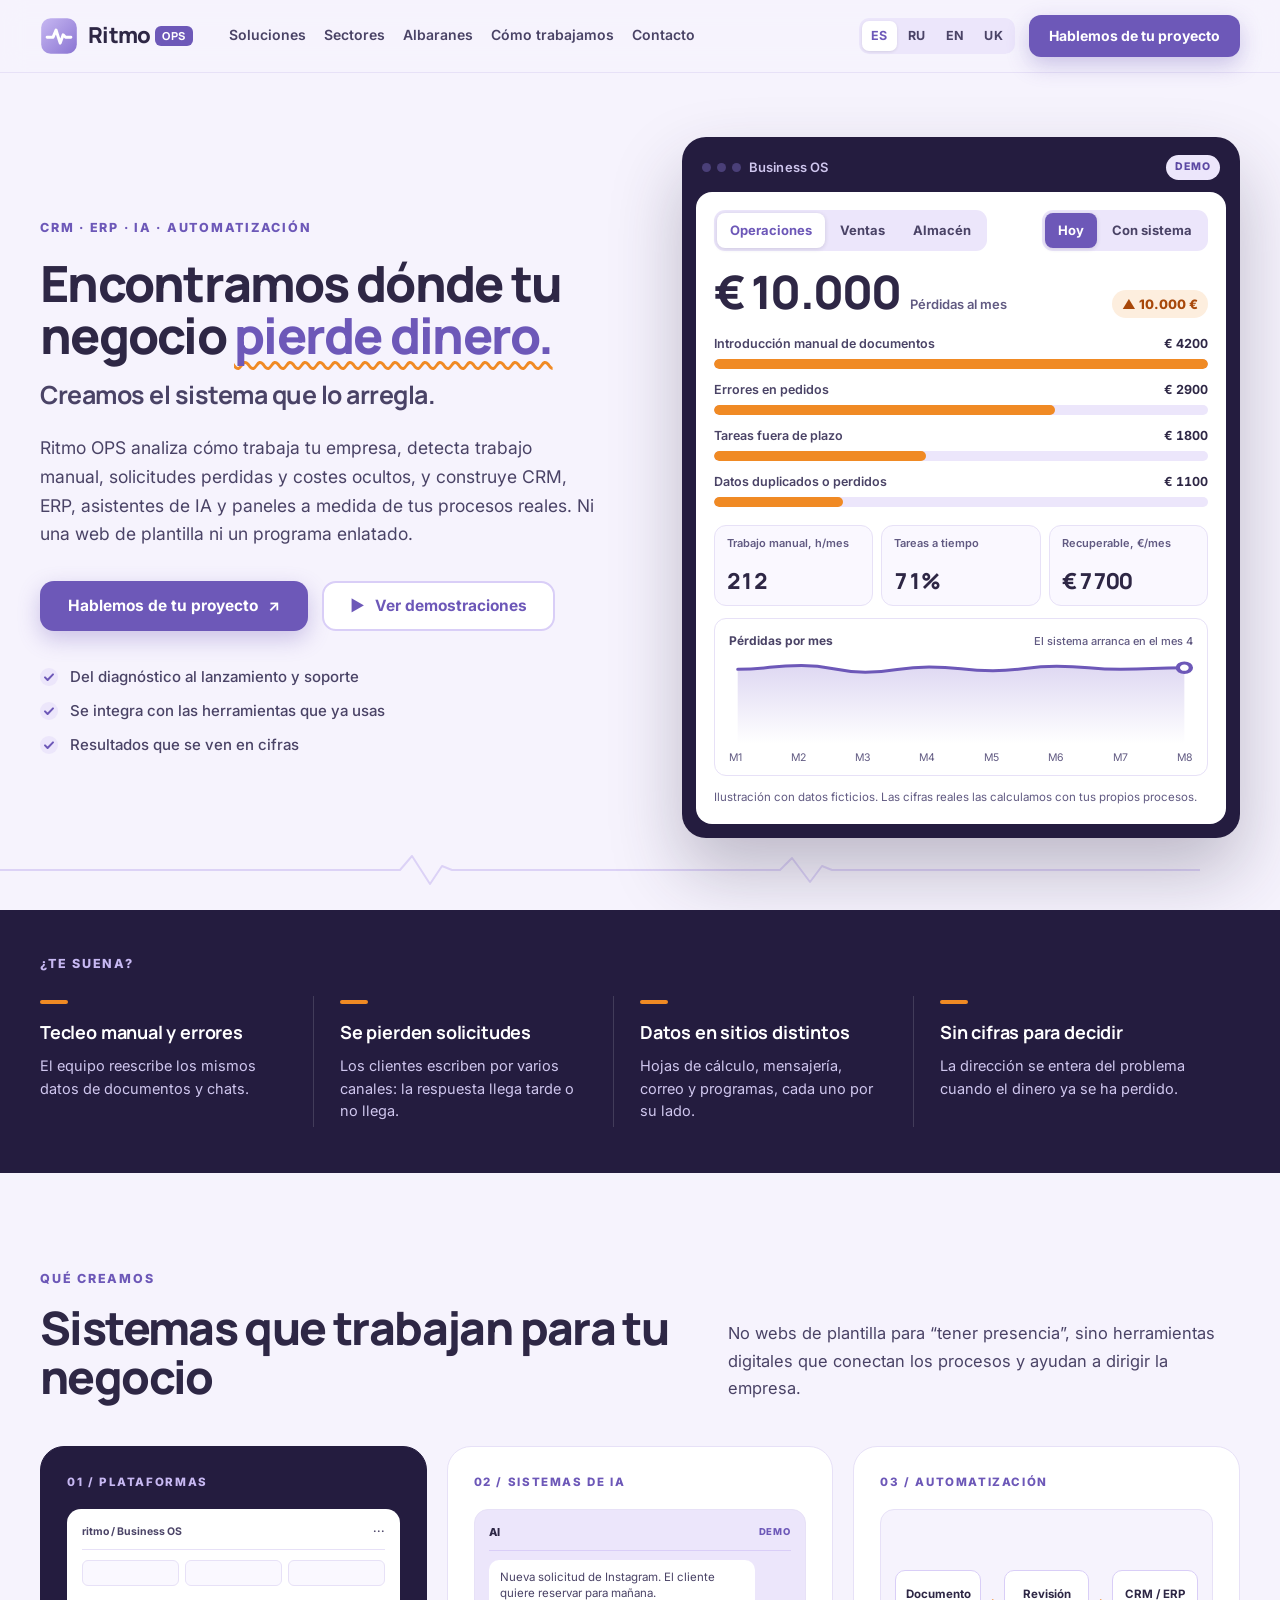
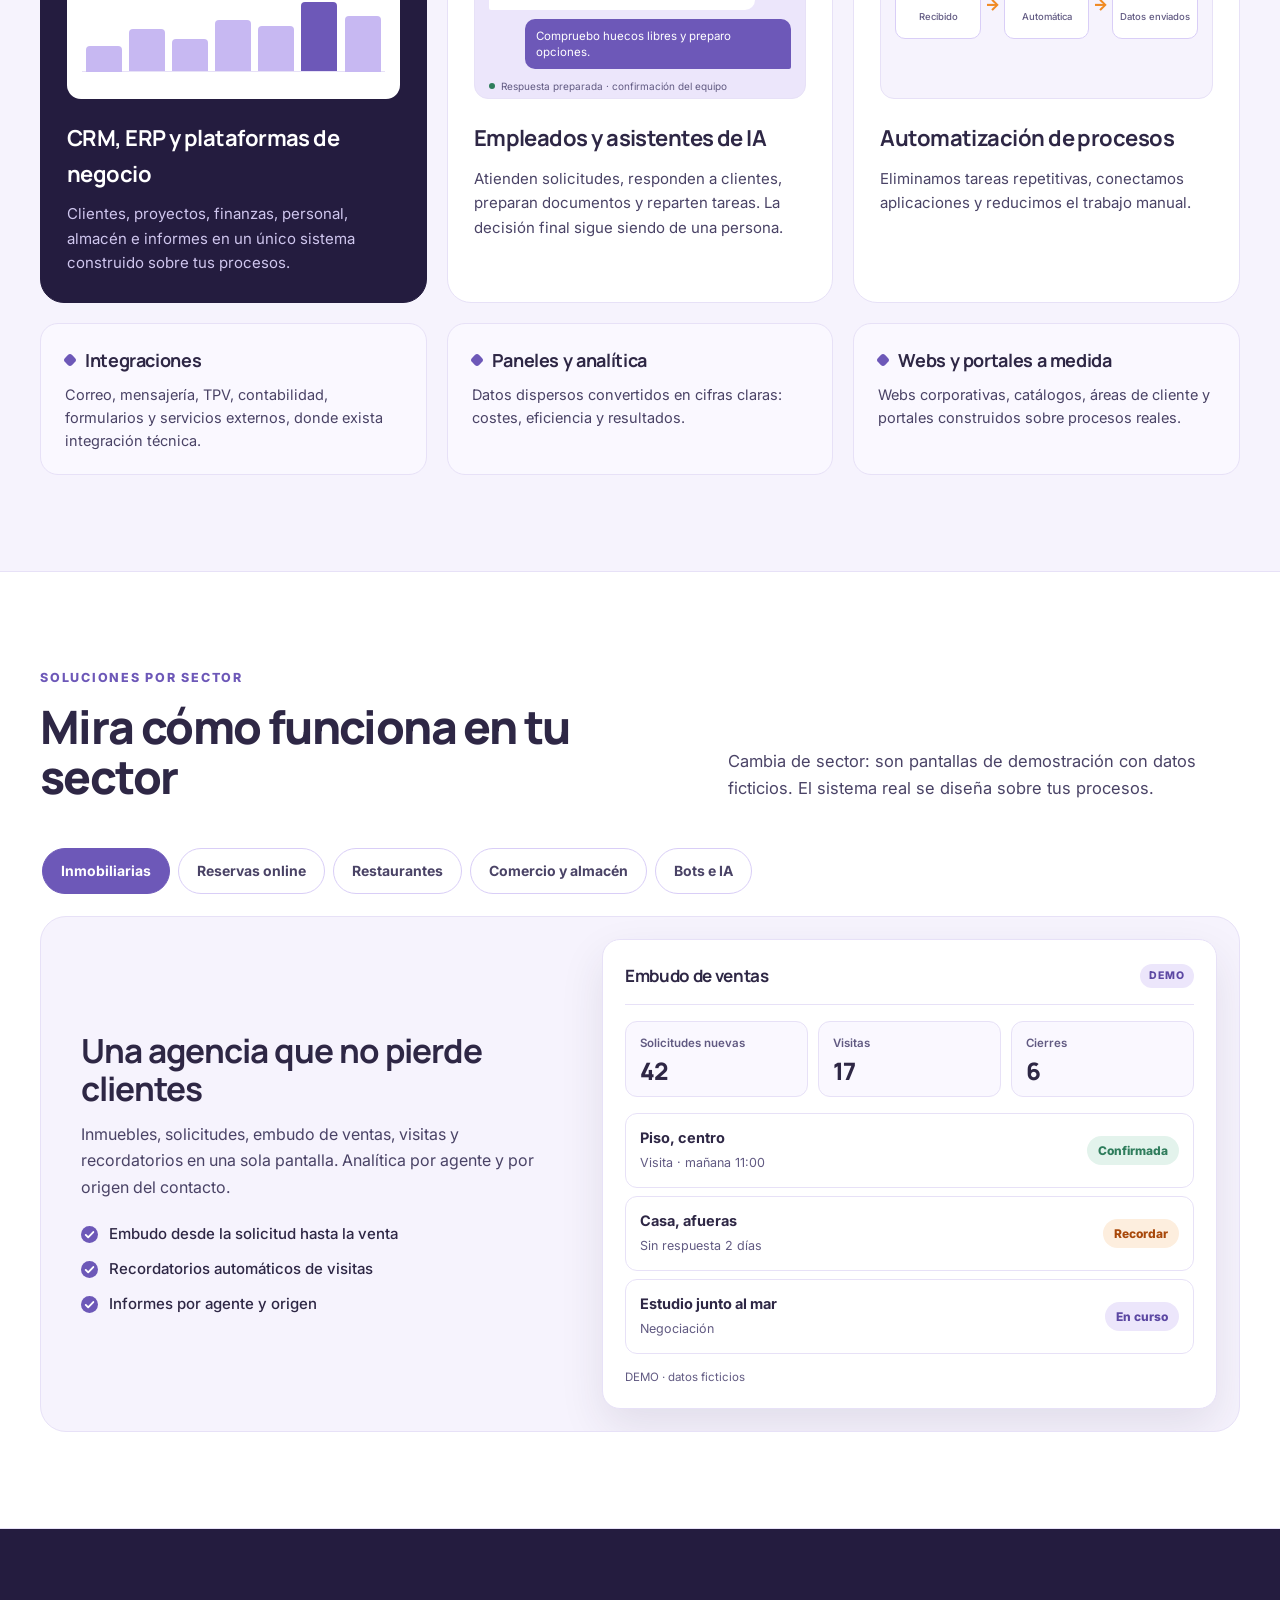
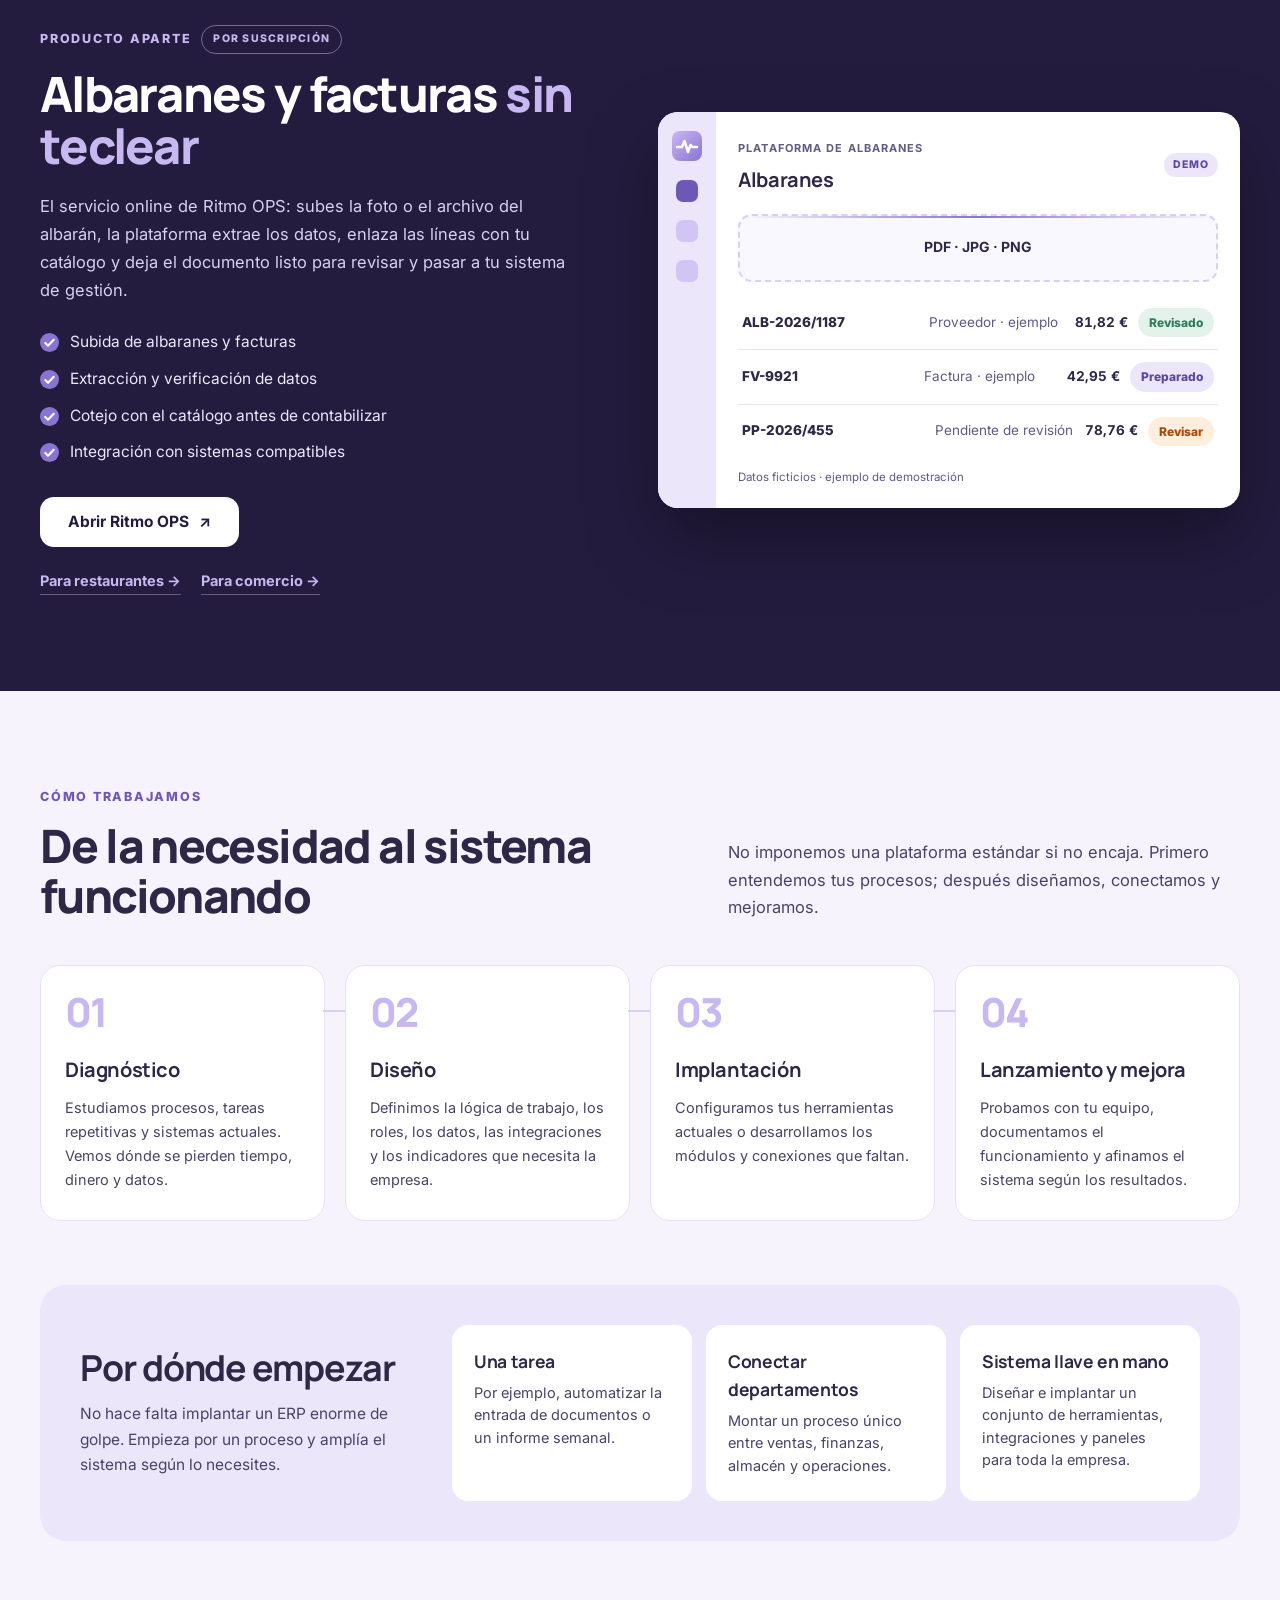
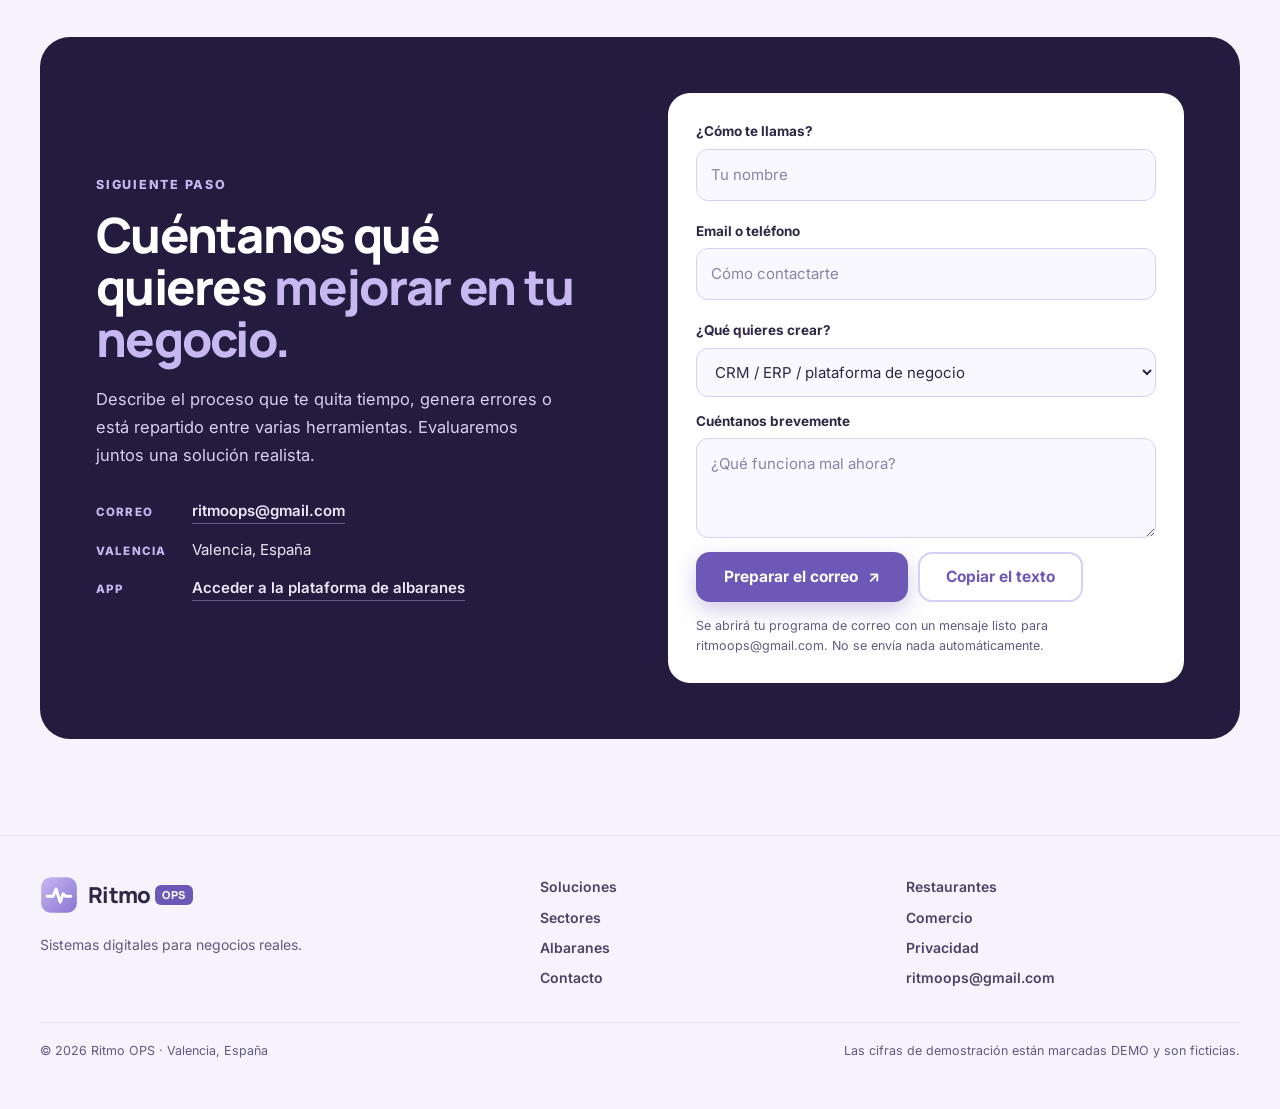
==== commit 203525c3: "Add files via upload" ====
--- a/index.html
+++ b/index.html
@@ -1,23 +1,147 @@
-<!doctype html><html lang="ru"><head><meta charset="utf-8"><meta name="viewport" content="width=device-width,initial-scale=1"><meta name="description" content="Ritmo OPS: CRM, ERP, автоматизация и сервис накладных по подписке"><title>Ritmo OPS — цифровые системы для бизнеса</title><link rel="stylesheet" href="styles.css"></head><body>
-<header><a class="logo" href="#top"><b class="mark">r.</b><b>Ritmo <i>OPS</i></b></a><button id="menu" aria-label="Меню">☰</button><nav id="nav"><a href="#solutions">Решения</a><a href="#industries">Отрасли</a><a href="#cases">Демо-системы</a><a href="#invoices">Накладные по подписке</a><a href="#contact">Контакты</a></nav><a class="btn dark head-cta" href="#contact">Обсудить проект ↗</a></header>
-<main id="top">
-<section class="hero wrap"><div class="hero-copy reveal"><small class="eyebrow">CRM · ERP · АВТОМАТИЗАЦИЯ · AI</small><h1>Найдём, где бизнес <em>теряет деньги.</em></h1><p>Создаём цифровые системы, которые соединяют клиентов, продажи, финансы и операции — чтобы бизнес работал собраннее, быстрее и прозрачнее.</p><div class="actions"><a class="btn dark" href="#contact">Обсудить задачу ↗</a><a class="btn outline" href="#cases">▶ Смотреть демо</a></div><div class="trust">От анализа процессов до разработки, запуска и развития</div></div>
-<div class="dash reveal"><div class="dash-top"><span>Операционная панель</span><b>DEMO</b></div><div class="dash-inner"><div class="dash-title"><div><small>ОБЗОР БИЗНЕСА</small><h3>Показатели компании</h3></div><span class="pill">Последние 30 дней⌄</span></div><div class="metrics"><article><small>Выручка</small><strong data-count="128450" data-prefix="€">€0</strong><span>↗ 12,8% <i>демо-данные</i></span></article><article><small>Новые клиенты</small><strong data-count="356">0</strong><span>↗ 8,4% <i>демо-данные</i></span></article><article><small>Задачи в срок</small><strong data-count="94.6" data-suffix="%" data-dec="1">0%</strong><span>↗ 4,2% <i>демо-данные</i></span></article></div><div class="chartbox"><div class="chart-title"><b>Динамика выручки</b><small>Демо-период · 30 дней</small></div><svg viewBox="0 0 520 145" role="img" aria-label="Демонстрационный график"><path class="area" d="M5 120 C45 116 50 80 88 98 S145 62 180 79 S235 40 274 62 S330 28 365 45 S420 18 450 33 S490 14 515 8 L515 140 L5 140Z"/><path class="line" d="M5 120 C45 116 50 80 88 98 S145 62 180 79 S235 40 274 62 S330 28 365 45 S420 18 450 33 S490 14 515 8"/></svg><div class="months"><span>01 окт</span><span>06 окт</span><span>12 окт</span><span>18 окт</span><span>24 окт</span></div></div><div class="activity"><span>✓</span><div><b>Накладная обработана</b><small>Документы · только что</small></div><label>Готово</label></div><div class="activity"><span>↗</span><div><b>Новая заявка добавлена в CRM</b><small>Продажи · 2 мин назад</small></div><label>Готово</label></div></div><div class="float-card"><b>Процессы связаны</b><small>Данные в одной системе</small><span>✓</span></div></div><div class="hero-foot"><span>ИНДИВИДУАЛЬНАЯ РАЗРАБОТКА</span><span>СИСТЕМЫ ПОД ВАШ БИЗНЕС</span><span>ИНТЕГРАЦИИ И АВТОМАТИЗАЦИЯ</span></div></section>
-<div class="ticker"><div>CRM И ERP　✳　БИЗНЕС-ПЛАТФОРМЫ　✳　AI-АССИСТЕНТЫ　✳　НАКЛАДНЫЕ ПО ПОДПИСКЕ　✳　ИНТЕГРАЦИИ　✳　АВТОМАТИЗАЦИЯ　✳　</div></div>
-<section id="solutions" class="section wrap"><div class="section-head reveal"><div><small class="eyebrow">ЧТО МЫ СОЗДАЁМ</small><h2>Системы, которые <em>работают на бизнес.</em></h2></div><p>Не шаблонные сайты ради присутствия в интернете. Цифровые инструменты, которые соединяют процессы и помогают управлять компанией.</p></div><div class="three">
-<article class="solution darkcard reveal"><small>01 / ПЛАТФОРМЫ</small><div class="mock-window"><div class="mock-head">ritmo / Business OS <span>•••</span></div><div class="mock-kpis"><i></i><i></i><i></i></div><div class="mock-bars"><b></b><b></b><b></b><b></b><b></b><b></b><b></b></div></div><h3>CRM, ERP и бизнес-платформы</h3><p>Клиенты, проекты, финансы, сотрудники, склад и отчётность в единой системе.</p><a href="#contact">Создать платформу ↗</a></article>
-<article class="solution reveal"><small>02 / AI-СИСТЕМЫ</small><div class="chatmock"><div class="chathead">● AI-ассистент <span>DEMO</span></div><p>Новая заявка из Instagram. Клиент хочет записаться на завтра.</p><p class="reply">Проверяю свободные окна и подготовлю варианты.</p><small>Ответ подготовлен · подтверждение сотрудника</small></div><h3>AI-сотрудники и ассистенты</h3><p>Поддержка клиентов, подготовка ответов, квалификация лидов и маршрутизация задач.</p><a href="#contact">Обсудить AI-решение ↗</a></article>
-<article class="solution reveal"><small>03 / АВТОМАТИЗАЦИЯ</small><div class="flow"><span>Документ<small>Получен</small></span><i>→</i><span>Проверка<small>Автоматически</small></span><i>→</i><span>CRM / ERP<small>Данные переданы</small></span></div><h3>Автоматизация процессов</h3><p>Убираем повторяющиеся операции, связываем приложения и уменьшаем ручной труд.</p><a href="#contact">Найти возможности ↗</a></article></div></section>
-<section id="invoices" class="invoices"><div class="wrap invoice-layout"><div class="invoice-copy reveal"><small class="eyebrow light">ОТДЕЛЬНЫЙ ПРОДУКТ RITMO OPS</small><div class="sub-label">ОНЛАЙН-СЕРВИС ПО ПОДПИСКЕ</div><h2>Накладные — <em>без ручной рутины.</em></h2><p>Отдельный сервис для загрузки и обработки накладных и счетов. Документы и рабочий процесс — в одном месте, с доступом по подписке.</p><ul><li>✓ Загрузка накладных и счетов</li><li>✓ Организованная обработка документов</li><li>✓ Онлайн-доступ для команды</li><li>✓ Развитие под процессы бизнеса</li></ul><a class="btn cream" href="#contact">Запросить доступ ↗</a><small class="pricing-note">Тарифы и условия подписки — по запросу.</small></div>
-<div class="invoice-ui reveal"><div class="app-side"><b>r.</b><span class="selected">▤</span><span>▦</span><span>◷</span><span>⚙</span></div><div class="app-main"><div class="app-title"><div><small>ДОКУМЕНТЫ / ОБЗОР</small><h3>Накладные и счета</h3></div><b class="user">RO</b></div><div class="app-metrics"><div><small>Документы</small><b data-count="248">0</b></div><div><small>На проверке</small><b data-count="12">0</b></div><div><small>Обработано</small><b data-count="96" data-suffix="%">0%</b></div></div><div class="upload"><b>↑</b><strong>Загрузите накладную или счёт</strong><small>Демонстрация интерфейса · загрузка в макете отключена</small><button id="demoUpload">Выбрать документ</button><small id="uploadMsg" aria-live="polite"></small></div><div class="docrow heading"><span>Документ</span><span>Дата</span><span>Статус</span></div><div class="docrow"><span>▤ factura_024.pdf</span><span>24 окт.</span><label>Обработан</label></div><div class="docrow"><span>▤ albaran_018.pdf</span><span>23 окт.</span><label class="pending">Проверка</label></div><div class="subscription"><b>↻</b><span><strong>Онлайн-доступ по подписке</strong><small>Рабочее пространство для документов</small></span></div></div></div></div></section>
-<section id="industries" class="section wrap"><div class="section-head reveal"><div><small class="eyebrow">РЕШЕНИЯ ПО ОТРАСЛЯМ</small><h2>Разные бизнесы.<br><em>Системы под их реальность.</em></h2></div><p>Выберите отрасль и посмотрите демонстрацию того, какие процессы можно объединить в одну систему.</p></div><div class="tabs"><button class="active" data-kind="beauty">Beauty и салоны</button><button data-kind="restaurant">Рестораны</button><button data-kind="service">Мастера и услуги</button><button data-kind="retail">Розница</button><button data-kind="business">Корпоративный бизнес</button></div><div class="industry-demo reveal"><div class="industry-copy"><small id="industryTag">01 — BEAUTY</small><h3 id="industryTitle">Салон красоты под контролем</h3><p id="industryDesc">Записи, мастера, клиенты и выручка — в одном месте. Система помогает видеть загрузку, управлять расписанием и не терять обращения.</p><ul id="industryList"><li>Календарь записей и свободные окна</li><li>Карточки клиентов и история посещений</li><li>Выручка и загрузка по мастерам</li></ul><a class="btn dark" href="#contact">Обсудить решение ↗</a></div><div class="calendar"><div class="cal-top"><b id="calTitle">Расписание салона</b><span class="demo">DEMO</span></div><div id="calBody"><div class="cal-grid"><div class="times">09:00<br><br>10:00<br><br>11:00<br><br>12:00<br><br>13:00</div><div class="lane"><article>Анна · Маникюр<small>09:00–10:00</small></article><article class="peach">Мария · Укладка<small>10:30–11:30</small></article><article class="lilac">Елена · Педикюр<small>12:00–13:00</small></article></div><div class="lane"><article class="peach">Ольга · Окрашивание<small>09:30–11:30</small></article><div class="free">Свободно · 11:30</div><article>Ирина · Маникюр<small>12:00–13:00</small></article></div><div class="lane"><div class="free">Свободно · 09:00</div><article class="lilac">София · Стрижка<small>10:00–11:00</small></article><article>Алина · Уход<small>11:30–12:30</small></article></div></div><div class="legend">● Запись подтверждена　 ● Ожидает подтверждения　 ● Другие статусы</div></div></div></section>
-<section id="cases" class="cases"><div class="wrap"><div class="section-head reveal"><div><small class="eyebrow">ВИТРИНА ПРОДУКТОВ</small><h2>Не обещаем на словах.<br><em>Показываем интерфейсы.</em></h2></div><p>Демонстрационные концепции показывают, как может выглядеть система под процессы конкретного бизнеса.</p></div><div class="case-grid">
-<article class="case large reveal"><div class="art crm"><span>ritmo / CRM</span><small>DEMO</small><h3>Воронка продаж</h3><div class="funnel"><label>Новые <b>128</b><i style="width:100%"></i></label><label>В работе <b>74</b><i style="width:72%"></i></label><label>Предложение <b>39</b><i style="width:47%"></i></label><label>Сделка <b>21</b><i style="width:29%"></i></label></div></div><div class="case-copy"><small>CRM · ПРОДАЖИ</small><h3>Продажи без потерянных лидов</h3><p>Воронка, задачи, история контактов и контроль следующих шагов.</p><a href="#contact">Создать CRM ↗</a></div></article>
-<article class="case reveal"><div class="art finance"><small>DEMO · ФИНАНСЫ</small><h3>€ 42 680</h3><p>Операционные расходы</p><div class="bars"><i></i><i></i><i></i><i></i><i></i><i></i><i></i><i></i></div></div><div class="case-copy"><small>ERP · ФИНАНСЫ</small><h3>Финансы и операции</h3><p>Показатели, расходы, процессы и управленческая отчётность.</p><a href="#contact">Создать ERP ↗</a></div></article>
-<article class="case reveal"><div class="art workflow"><small>DEMO · АВТОМАТИЗАЦИЯ</small><div class="steps"><span>Заявка</span>→<span>Проверка</span>→<span>CRM</span></div><div class="notice">✓ Новый запрос обработан</div></div><div class="case-copy"><small>АВТОМАТИЗАЦИЯ</small><h3>Процессы без повторов</h3><p>Связываем формы, документы, CRM и уведомления.</p><a href="#contact">Автоматизировать ↗</a></div></article>
-<article class="case reveal"><div class="art booking"><small>DEMO · BEAUTY CRM</small><h3>Записи на сегодня</h3><p>Анна Морозова <span>Маникюр · 10:00</span></p><p>Ирина Коваль <span>Окрашивание · 11:30</span></p><p>Мария Смирнова <span>Стрижка · 13:00</span></p></div><div class="case-copy"><small>BEAUTY · CRM</small><h3>Записи, клиенты и мастера</h3><p>Календарь, история посещений, загрузка и коммуникации.</p><a href="#contact">Создать систему записей ↗</a></div></article>
-<article class="case reveal"><div class="art stock"><small>DEMO · СКЛАД</small><h3>Остатки на складе</h3><p>Материалы <b>248</b></p><p>Товары <b>1 204</b></p><p>Нужно заказать <b>7</b></p></div><div class="case-copy"><small>ERP · СКЛАД</small><h3>Склад и закупки</h3><p>Остатки, поставщики, движение товаров и контроль потребности.</p><a href="#contact">Настроить учёт ↗</a></div></article>
+<!doctype html>
+<html lang="es" class="no-js">
+<head>
+<meta charset="utf-8">
+<meta name="viewport" content="width=device-width, initial-scale=1">
+<title>Ritmo OPS — CRM, ERP, asistentes IA y automatización de negocio</title>
+<meta name="description" content="Ritmo OPS encuentra dónde tu negocio pierde dinero y crea los sistemas que lo arreglan: CRM, ERP, asistentes de IA, integraciones, paneles y un servicio de albaranes por suscripción. Valencia, España.">
+<link rel="canonical" href="https://ritmo-ops.com/">
+<link rel="alternate" hreflang="es" href="https://ritmo-ops.com/"><link rel="alternate" hreflang="ru" href="https://ritmo-ops.com/ru.html"><link rel="alternate" hreflang="en" href="https://ritmo-ops.com/en.html"><link rel="alternate" hreflang="uk" href="https://ritmo-ops.com/uk.html"><link rel="alternate" hreflang="x-default" href="https://ritmo-ops.com/">
+<meta property="og:type" content="website"><meta property="og:site_name" content="Ritmo OPS"><meta property="og:locale" content="es_ES">
+<meta property="og:url" content="https://ritmo-ops.com/"><meta property="og:title" content="Ritmo OPS — CRM, ERP, asistentes IA y automatización de negocio"><meta property="og:description" content="Ritmo OPS encuentra dónde tu negocio pierde dinero y crea los sistemas que lo arreglan: CRM, ERP, asistentes de IA, integraciones, paneles y un servicio de albaranes por suscripción. Valencia, España."><meta property="og:image" content="https://ritmo-ops.com/og.png">
+<meta name="twitter:card" content="summary_large_image">
+<meta name="theme-color" content="#6d58b8">
+<link rel="icon" type="image/svg+xml" href="/favicon.svg">
+<link rel="preconnect" href="https://fonts.googleapis.com"><link rel="preconnect" href="https://fonts.gstatic.com" crossorigin>
+<link rel="stylesheet" href="/home.css">
+<script type="application/ld+json">{"@context": "https://schema.org", "@type": "Organization", "name": "Ritmo OPS", "url": "https://ritmo-ops.com/", "logo": "https://ritmo-ops.com/favicon.svg", "email": "ritmoops@gmail.com", "address": {"@type": "PostalAddress", "addressLocality": "Valencia", "addressCountry": "ES"}, "description": "Ritmo OPS encuentra dónde tu negocio pierde dinero y crea los sistemas que lo arreglan: CRM, ERP, asistentes de IA, integraciones, paneles y un servicio de albaranes por suscripción. Valencia, España."}</script>
+</head>
+<body>
+<a class="skip" href="#main">Saltar al contenido</a>
+<header class="site-head"><div class="wrap head-in">
+  <a class="brand" href="/" aria-label="Ritmo OPS — Soluciones"><span class="mark"><svg viewBox="0 0 64 64" xmlns="http://www.w3.org/2000/svg" aria-hidden="true" focusable="false"><defs><linearGradient id="lg1" x1="0" y1="0" x2="1" y2="1"><stop offset="0" stop-color="#c7b8f2"/><stop offset="1" stop-color="#8a74d2"/></linearGradient></defs><rect x="2" y="2" width="60" height="60" rx="16" fill="url(#lg1)"/><path d="M12 34 H22 L27 22 L34 44 L39 30 L43 34 H52" fill="none" stroke="#fff" stroke-width="5" stroke-linecap="round" stroke-linejoin="round"/></svg></span><span class="word">Ritmo<b>OPS</b></span></a>
+  <nav class="nav" id="nav" aria-label="Menu">
+    <a href="#solutions">Soluciones</a><a href="#industries">Sectores</a><a href="#invoices">Albaranes</a><a href="#process">Cómo trabajamos</a><a href="#contact">Contacto</a>
+  </nav>
+  <div class="head-right">
+    <div class="lang" aria-label="Language"><a href="/" hreflang="es" lang="es" aria-current="page">ES</a><a href="/ru.html" hreflang="ru" lang="ru">RU</a><a href="/en.html" hreflang="en" lang="en">EN</a><a href="/uk.html" hreflang="uk" lang="uk">UK</a></div>
+    <a class="btn btn-primary btn-sm head-cta" href="#contact">Hablemos de tu proyecto</a>
+    <button class="burger" type="button" aria-expanded="false" aria-controls="nav" aria-label="Menú"><span></span></button>
+  </div>
+</div></header>
+
+<main id="main">
+<section class="hero" id="top">
+  <div class="wrap hero-grid">
+    <div class="reveal">
+      <p class="eyebrow">CRM · ERP · IA · AUTOMATIZACIÓN</p>
+      <h1>Encontramos dónde tu negocio <span class="leak">pierde dinero.</span><span class="sub">Creamos el sistema que lo arregla.</span></h1>
+      <p class="lead">Ritmo OPS analiza cómo trabaja tu empresa, detecta trabajo manual, solicitudes perdidas y costes ocultos, y construye CRM, ERP, asistentes de IA y paneles a medida de tus procesos reales. Ni una web de plantilla ni un programa enlatado.</p>
+      <div class="cta-row"><a class="btn btn-primary" href="#contact">Hablemos de tu proyecto <span aria-hidden="true">↗</span></a><a class="btn btn-outline" href="#industries"><span aria-hidden="true">▶</span> Ver demostraciones</a></div>
+      <ul class="points"><li>Del diagnóstico al lanzamiento y soporte</li><li>Se integra con las herramientas que ya usas</li><li>Resultados que se ven en cifras</li></ul>
+    </div>
+    
+<div class="dash reveal" id="dash" data-state="now" aria-label="Business OS — DEMO">
+  <div class="dash-bar"><span class="ttl"><span class="dots" aria-hidden="true"><i></i><i></i><i></i></span> Business OS</span><span class="demo-pill">DEMO</span></div>
+  <div class="dash-body">
+    <div class="dash-ctl">
+      <div class="seg" role="tablist" aria-label="Dónde se va el dinero"><button type="button" role="tab" aria-selected="true" tabindex="0" data-dtab="0">Operaciones</button><button type="button" role="tab" aria-selected="false" tabindex="-1" data-dtab="1">Ventas</button><button type="button" role="tab" aria-selected="false" tabindex="-1" data-dtab="2">Almacén</button></div>
+      <div class="seg state" role="group" aria-label="Hoy / Con sistema"><button type="button" data-state="now" aria-pressed="true">Hoy</button><button type="button" data-state="after" aria-pressed="false">Con sistema</button></div>
+    </div>
+    <div class="leak-total"><span class="n" id="leakTotal" aria-live="polite">€ 0</span><span class="l">Pérdidas al mes</span><span class="delta" id="leakDelta"></span></div>
+    <div class="bars" id="bars"></div>
+    <div class="kpis"><div class="kpi"><small>Trabajo manual, h/mes</small><strong data-kpi>0</strong></div><div class="kpi"><small>Tareas a tiempo</small><strong data-kpi>0</strong></div><div class="kpi"><small>Recuperable, €/mes</small><strong data-kpi>0</strong></div></div>
+    <div class="chart">
+      <div class="chart-h"><span>Pérdidas por mes</span><small>El sistema arranca en el mes 4</small></div>
+      <svg viewBox="0 0 320 92" preserveAspectRatio="none" role="img" aria-label="Pérdidas por mes">
+        <defs><linearGradient id="chg" x1="0" y1="0" x2="0" y2="1"><stop offset="0" stop-color="#8a74d2" stop-opacity=".28"/><stop offset="1" stop-color="#8a74d2" stop-opacity="0"/></linearGradient></defs>
+        <line id="chMark" x1="138" y1="4" x2="138" y2="86" stroke="#c7b8f2" stroke-width="1.5" stroke-dasharray="4 4" style="opacity:0;transition:opacity .4s"/>
+        <path id="chArea" fill="url(#chg)" d=""/>
+        <path id="chLine" fill="none" stroke="#6d58b8" stroke-width="3" stroke-linecap="round" stroke-linejoin="round" vector-effect="non-scaling-stroke" d=""/>
+        <circle id="chDots" r="4.5" fill="#fff" stroke="#6d58b8" stroke-width="3" cx="0" cy="0"/>
+      </svg>
+      <div class="ax"><span>M1</span><span>M2</span><span>M3</span><span>M4</span><span>M5</span><span>M6</span><span>M7</span><span>M8</span></div>
+    </div>
+    <p class="dash-note">Ilustración con datos ficticios. Las cifras reales las calculamos con tus propios procesos.</p>
+  </div>
+</div>
+  </div>
+  <svg class="pulse-line" viewBox="0 0 1200 40" preserveAspectRatio="none" aria-hidden="true"><path d="M0 22 H380 L400 22 L412 8 L430 36 L442 18 L452 22 H760 L780 22 L792 10 L810 34 L822 18 L832 22 H1200"/></svg>
+</section>
+
+<section class="pains" aria-label="¿Te suena?"><div class="wrap">
+  <p class="eyebrow">¿Te suena?</p>
+  <div class="pain-grid"><article class="pain"><h3>Tecleo manual y errores</h3><p>El equipo reescribe los mismos datos de documentos y chats.</p></article><article class="pain"><h3>Se pierden solicitudes</h3><p>Los clientes escriben por varios canales: la respuesta llega tarde o no llega.</p></article><article class="pain"><h3>Datos en sitios distintos</h3><p>Hojas de cálculo, mensajería, correo y programas, cada uno por su lado.</p></article><article class="pain"><h3>Sin cifras para decidir</h3><p>La dirección se entera del problema cuando el dinero ya se ha perdido.</p></article></div>
+</div></section>
+
+<section class="section" id="solutions"><div class="wrap">
+  <div class="sec-head reveal"><div><p class="eyebrow">Qué creamos</p><h2>Sistemas que trabajan para tu negocio</h2></div><p class="lead">No webs de plantilla para “tener presencia”, sino herramientas digitales que conectan los procesos y ayudan a dirigir la empresa.</p></div>
+  <div class="grid3"><article class="feat dark reveal"><span class="k">01 / PLATAFORMAS</span><div class="vis vis-plat"><div class="top"><span>ritmo / Business OS</span><span>···</span></div><div class="kp"><i></i><i></i><i></i></div><div class="bb"><b class="" style="--h:34%;--i:0"></b><b class="" style="--h:56%;--i:1"></b><b class="" style="--h:43%;--i:2"></b><b class="" style="--h:68%;--i:3"></b><b class="" style="--h:60%;--i:4"></b><b class="hi" style="--h:92%;--i:5"></b><b class="" style="--h:74%;--i:6"></b></div></div><h3>CRM, ERP y plataformas de negocio</h3><p>Clientes, proyectos, finanzas, personal, almacén e informes en un único sistema construido sobre tus procesos.</p></article><article class="feat reveal"><span class="k">02 / SISTEMAS DE IA</span><div class="vis vis-chat"><div class="hd">AI<span>DEMO</span></div><div class="m">Nueva solicitud de Instagram. El cliente quiere reservar para mañana.</div><div class="m out">Compruebo huecos libres y preparo opciones.</div><div class="ft">Respuesta preparada · confirmación del equipo</div></div><h3>Empleados y asistentes de IA</h3><p>Atienden solicitudes, responden a clientes, preparan documentos y reparten tareas. La decisión final sigue siendo de una persona.</p></article><article class="feat reveal"><span class="k">03 / AUTOMATIZACIÓN</span><div class="vis vis-flow"><div class="nd">Documento<small>Recibido</small></div><span class="ar" aria-hidden="true">→</span><div class="nd">Revisión<small>Automática</small></div><span class="ar" aria-hidden="true">→</span><div class="nd">CRM / ERP<small>Datos enviados</small></div></div><h3>Automatización de procesos</h3><p>Eliminamos tareas repetitivas, conectamos aplicaciones y reducimos el trabajo manual.</p></article></div>
+  <div class="compact"><article class="cmp reveal"><h3>Integraciones</h3><p>Correo, mensajería, TPV, contabilidad, formularios y servicios externos, donde exista integración técnica.</p></article><article class="cmp reveal"><h3>Paneles y analítica</h3><p>Datos dispersos convertidos en cifras claras: costes, eficiencia y resultados.</p></article><article class="cmp reveal"><h3>Webs y portales a medida</h3><p>Webs corporativas, catálogos, áreas de cliente y portales construidos sobre procesos reales.</p></article></div>
+</div></section>
+
+<section class="section ind" id="industries"><div class="wrap">
+  <div class="sec-head reveal"><div><p class="eyebrow">Soluciones por sector</p><h2>Mira cómo funciona en tu sector</h2></div><p class="lead">Cambia de sector: son pantallas de demostración con datos ficticios. El sistema real se diseña sobre tus procesos.</p></div>
+  <div id="ind">
+    <div class="tabs" id="indTabs" role="tablist" aria-label="Soluciones por sector"></div>
+    <div class="ind-grid" id="indPanel" role="tabpanel"></div>
+  </div>
+</div></section>
+
+<section class="inv" id="invoices"><span id="precios"></span><div class="wrap inv-grid">
+  <div class="reveal">
+    <p class="eyebrow">PRODUCTO APARTE<span class="badge">POR SUSCRIPCIÓN</span></p>
+    <h2>Albaranes y facturas <em>sin teclear</em></h2>
+    <p class="lead">El servicio online de Ritmo OPS: subes la foto o el archivo del albarán, la plataforma extrae los datos, enlaza las líneas con tu catálogo y deja el documento listo para revisar y pasar a tu sistema de gestión.</p>
+    <ul><li>Subida de albaranes y facturas</li><li>Extracción y verificación de datos</li><li>Cotejo con el catálogo antes de contabilizar</li><li>Integración con sistemas compatibles</li></ul>
+    <a class="btn btn-light" href="https://app.ritmo-ops.com" target="_blank" rel="noopener">Abrir Ritmo OPS <span aria-hidden="true">↗</span></a>
+    <div class="links"><a href="/restaurantes.html">Para restaurantes →</a><a href="/comercio.html">Para comercio →</a></div>
+  </div>
+  <div class="app reveal" aria-label="Plataforma de albaranes — DEMO">
+    <div class="app-side">
+      <span class="logo-s"><svg viewBox="0 0 64 64" xmlns="http://www.w3.org/2000/svg" aria-hidden="true" focusable="false"><defs><linearGradient id="lg3" x1="0" y1="0" x2="1" y2="1"><stop offset="0" stop-color="#c7b8f2"/><stop offset="1" stop-color="#8a74d2"/></linearGradient></defs><rect x="2" y="2" width="60" height="60" rx="16" fill="url(#lg3)"/><path d="M12 34 H22 L27 22 L34 44 L39 30 L43 34 H52" fill="none" stroke="#fff" stroke-width="5" stroke-linecap="round" stroke-linejoin="round"/></svg></span><i class="on"></i><i></i><i></i>
+    </div>
+    <div class="app-main">
+      <div class="app-h"><div><small>Plataforma de albaranes</small><h3>Albaranes</h3></div><span class="demo-pill">DEMO</span></div>
+      <div class="drop"><b>PDF · JPG · PNG</b></div>
+      <div class="doc"><span class="n">ALB-2026/1187</span><span class="s">Proveedor · ejemplo</span><span class="p">81,82 €</span><span class="st ok">Revisado</span></div><div class="doc"><span class="n">FV-9921</span><span class="s">Factura · ejemplo</span><span class="p">42,95 €</span><span class="st info">Preparado</span></div><div class="doc"><span class="n">PP-2026/455</span><span class="s">Pendiente de revisión</span><span class="p">78,76 €</span><span class="st warn">Revisar</span></div>
+      <p class="foot">Datos ficticios · ejemplo de demostración</p>
+    </div>
+  </div>
+</div></section>
+
+<section class="section" id="process"><div class="wrap">
+  <div class="sec-head reveal"><div><p class="eyebrow">Cómo trabajamos</p><h2>De la necesidad al sistema funcionando</h2></div><p class="lead">No imponemos una plataforma estándar si no encaja. Primero entendemos tus procesos; después diseñamos, conectamos y mejoramos.</p></div>
+  <div class="steps"><article class="step reveal"><h3>Diagnóstico</h3><p>Estudiamos procesos, tareas repetitivas y sistemas actuales. Vemos dónde se pierden tiempo, dinero y datos.</p></article><article class="step reveal"><h3>Diseño</h3><p>Definimos la lógica de trabajo, los roles, los datos, las integraciones y los indicadores que necesita la empresa.</p></article><article class="step reveal"><h3>Implantación</h3><p>Configuramos tus herramientas actuales o desarrollamos los módulos y conexiones que faltan.</p></article><article class="step reveal"><h3>Lanzamiento y mejora</h3><p>Probamos con tu equipo, documentamos el funcionamiento y afinamos el sistema según los resultados.</p></article></div>
+  <div class="start reveal"><div><h2>Por dónde empezar</h2><p class="lead">No hace falta implantar un ERP enorme de golpe. Empieza por un proceso y amplía el sistema según lo necesites.</p></div><div class="start-items"><article><h3>Una tarea</h3><p>Por ejemplo, automatizar la entrada de documentos o un informe semanal.</p></article><article><h3>Conectar departamentos</h3><p>Montar un proceso único entre ventas, finanzas, almacén y operaciones.</p></article><article><h3>Sistema llave en mano</h3><p>Diseñar e implantar un conjunto de herramientas, integraciones y paneles para toda la empresa.</p></article></div></div>
+</div></section>
+
+<section class="contact" id="contact"><span id="demo"></span><div class="wrap"><div class="contact-card reveal">
+  <div>
+    <p class="eyebrow">SIGUIENTE PASO</p>
+    <h2>Cuéntanos qué quieres <em>mejorar en tu negocio.</em></h2>
+    <p class="lead">Describe el proceso que te quita tiempo, genera errores o está repartido entre varias herramientas. Evaluaremos juntos una solución realista.</p>
+    <ul class="facts"><li><span>Correo</span><a href="mailto:ritmoops@gmail.com">ritmoops@gmail.com</a></li><li><span>Valencia</span>Valencia, España</li><li><span>App</span><a href="https://app.ritmo-ops.com" target="_blank" rel="noopener">Acceder a la plataforma de albaranes</a></li></ul>
+  </div>
+  <form class="cf" id="cf" novalidate>
+    <label class="fld">¿Cómo te llamas?<input name="name" autocomplete="name" placeholder="Tu nombre" required><span class="err" role="alert"></span></label>
+    <label class="fld">Email o teléfono<input name="contact" autocomplete="email" placeholder="Cómo contactarte" required><span class="err" role="alert"></span></label>
+    <label class="fld">¿Qué quieres crear?<select name="topic"><option>CRM / ERP / plataforma de negocio</option><option>Servicio de albaranes por suscripción</option><option>Asistente de IA o bot de Telegram</option><option>Automatización de procesos</option><option>Integraciones</option><option>Otro</option></select></label>
+    <label class="fld">Cuéntanos brevemente<textarea name="message" rows="3" placeholder="¿Qué funciona mal ahora?"></textarea></label>
+    <div class="cf-actions"><button class="btn btn-primary" type="submit">Preparar el correo <span aria-hidden="true">↗</span></button><button class="btn btn-outline" type="button" id="cfCopy">Copiar el texto</button></div>
+    <p class="cf-msg" id="cfMsg" role="status" hidden></p>
+    <p class="cf-note">Se abrirá tu programa de correo con un mensaje listo para ritmoops@gmail.com. No se envía nada automáticamente.</p>
+  </form>
 </div></div></section>
-<section class="section wrap"><div class="section-head reveal"><div><small class="eyebrow">ПОДХОД</small><h2>От сложного процесса<br><em>к понятной системе.</em></h2></div><p>Сначала разбираемся, как работает бизнес, затем проектируем, разрабатываем и проверяем решение.</p></div><div class="process"><article><b>01</b><span>⌕</span><h3>Анализ</h3><p>Изучаем процессы, узкие места и задачи команды.</p></article><article><b>02</b><span>◇</span><h3>Архитектура</h3><p>Определяем модули, данные и интеграции.</p></article><article><b>03</b><span>⌘</span><h3>Разработка</h3><p>Создаём интерфейсы и логику под бизнес.</p></article><article><b>04</b><span>✓</span><h3>Тестирование</h3><p>Проверяем сценарии, данные и качество.</p></article><article><b>05</b><span>↗</span><h3>Развитие</h3><p>Запускаем, сопровождаем и расширяем систему.</p></article></div></section>
-<section id="contact" class="wrap contact"><div><small class="eyebrow light">СЛЕДУЮЩИЙ ШАГ</small><h2>Давайте разберём,<br>что можно улучшить.</h2><p>Расскажите о задаче. Обсудим подходящее решение, этапы и формат сотрудничества.</p></div><form id="contactForm"><label>Как к вам обращаться?<input required placeholder="Ваше имя"></label><label>Рабочий email или телефон<input required placeholder="Как связаться"></label><label>Что хотите создать?<select><option>CRM / ERP / бизнес-платформа</option><option>Сервис накладных по подписке</option><option>AI-ассистент</option><option>Автоматизация процессов</option><option>Интеграции</option><option>Другое</option></select></label><label>Коротко о задаче<textarea rows="3" placeholder="Что сейчас работает неудобно?"></textarea></label><button class="btn cream">Подготовить заявку ↗</button><small id="formMsg">Демо-форма: перед публикацией подключите отправку на email, CRM или backend.</small></form></section>
-</main><footer><a class="logo" href="#top"><b class="mark">r.</b><b>Ritmo <i>OPS</i></b></a><p>Цифровые системы для реального бизнеса.</p><small>© <span id="year"></span> Ritmo OPS · Демонстрационные показатели помечены DEMO.</small></footer><script src="script.js"></script></body></html>+</main>
+
+<footer class="site-foot"><div class="wrap foot-in">
+  <div><a class="brand" href="/" aria-label="Ritmo OPS — Soluciones"><span class="mark"><svg viewBox="0 0 64 64" xmlns="http://www.w3.org/2000/svg" aria-hidden="true" focusable="false"><defs><linearGradient id="lg2" x1="0" y1="0" x2="1" y2="1"><stop offset="0" stop-color="#c7b8f2"/><stop offset="1" stop-color="#8a74d2"/></linearGradient></defs><rect x="2" y="2" width="60" height="60" rx="16" fill="url(#lg2)"/><path d="M12 34 H22 L27 22 L34 44 L39 30 L43 34 H52" fill="none" stroke="#fff" stroke-width="5" stroke-linecap="round" stroke-linejoin="round"/></svg></span><span class="word">Ritmo<b>OPS</b></span></a><p>Sistemas digitales para negocios reales.</p></div>
+  <nav aria-label="Footer"><a href="#solutions">Soluciones</a><a href="#industries">Sectores</a><a href="#invoices">Albaranes</a><a href="#contact">Contacto</a></nav>
+  <nav aria-label="Links"><a href="/restaurantes.html">Restaurantes</a><a href="/comercio.html">Comercio</a><a href="/privacidad.html">Privacidad</a><a href="mailto:ritmoops@gmail.com">ritmoops@gmail.com</a></nav>
+  <div class="legal"><span>© <span id="year">2026</span> Ritmo OPS · Valencia, España</span><span>Las cifras de demostración están marcadas DEMO y son ficticias.</span></div>
+</div></footer>
+<script>window.RITMO={"locale": "es-ES", "dash": {"tabs": [{"id": "ops", "label": "Operaciones", "rows": [["Introducción manual de documentos", 4200, 900], ["Errores en pedidos", 2900, 700], ["Tareas fuera de plazo", 1800, 500], ["Datos duplicados o perdidos", 1100, 200]], "hours": [212, 58], "ontime": [71, 94]}, {"id": "sales", "label": "Ventas", "rows": [["Solicitudes perdidas", 5200, 1500], ["Respuestas lentas", 3100, 700], ["Sin ventas repetidas", 2400, 900], ["Presupuestos manuales", 1300, 300]], "hours": [164, 49], "ontime": [64, 91]}, {"id": "stock", "label": "Almacén", "rows": [["Mermas y caducidades", 3800, 1400], ["Exceso de stock", 2600, 800], ["Roturas de stock", 2100, 600], ["Diferencias de inventario", 1200, 300]], "hours": [138, 44], "ontime": [68, 93]}], "kpis": [["Trabajo manual, h/mes", "h"], ["Tareas a tiempo", "p"], ["Recuperable, €/mes", "r"]], "leak_unit": "€"}, "industries": {"tabs": [{"id": "realestate", "label": "Inmobiliarias", "t": "Una agencia que no pierde clientes", "p": "Inmuebles, solicitudes, embudo de ventas, visitas y recordatorios en una sola pantalla. Analítica por agente y por origen del contacto.", "b": ["Embudo desde la solicitud hasta la venta", "Recordatorios automáticos de visitas", "Informes por agente y origen"], "screen": "Embudo de ventas", "kpis": [["Solicitudes nuevas", "42"], ["Visitas", "17"], ["Cierres", "6"]], "rows": [["Piso, centro", "Visita · mañana 11:00", "Confirmada", "ok"], ["Casa, afueras", "Sin respuesta 2 días", "Recordar", "warn"], ["Estudio junto al mar", "Negociación", "En curso", "info"]]}, {"id": "booking", "label": "Reservas online", "t": "Reservas sin llamadas", "p": "Webs con reserva automática para clínicas, salones, profesionales y empresas de servicios: agenda, confirmaciones y recordatorios.", "b": ["Huecos libres en tiempo real", "Confirmaciones y recordatorios al cliente", "Ingresos y ocupación por profesional"], "screen": "Agenda", "kpis": [["Citas hoy", "23"], ["Ocupación", "86%"], ["Ausencias", "2"]], "rows": [["Ana · Manicura", "09:00–10:00", "Confirmada", "ok"], ["María · Peinado", "10:30–11:30", "Pendiente", "warn"], ["Hueco libre", "12:00–13:00", "Abierto", "info"]]}, {"id": "restaurants", "label": "Restaurantes", "t": "Del pedido al coste del plato", "p": "Ventas, almacén, compras y escandallos conectados. La dirección ve el movimiento de producto y los indicadores operativos. Los albaranes entran sin teclear.", "b": ["Stock y control de mermas", "Escandallos y coste por plato", "Albaranes de proveedor sin teclear"], "screen": "Operaciones del restaurante", "kpis": [["Pedidos por turno", "184"], ["A pedir", "7"], ["Mermas", "86 €"]], "rows": [["Salmón, 4 kg", "Por debajo del mínimo", "Pedir", "warn"], ["Albarán ALB-1187", "Entrado automáticamente", "Revisado", "ok"], ["Escandallo «Pasta»", "Coste actualizado", "Listo", "info"]], "link": "/restaurantes.html"}, {"id": "retail", "label": "Comercio y almacén", "t": "Comercio con stock transparente", "p": "Ventas, productos, proveedores y margen en un solo espacio. Ves qué reponer y qué se queda parado.", "b": ["Stock por almacén y producto", "Proveedores y movimiento de mercancía", "Ventas, margen e informes"], "screen": "Almacén y ventas", "kpis": [["Referencias", "1.248"], ["Stock bajo", "17"], ["Rotación", "8,2×"]], "rows": [["Producto A-102", "24 uds.", "Correcto", "ok"], ["Producto B-087", "3 uds.", "Reponer", "warn"], ["Producto C-114", "18 uds.", "Correcto", "ok"]], "link": "/comercio.html"}, {"id": "bots", "label": "Bots e IA", "t": "Bots de Telegram y agentes de IA", "p": "Atienden solicitudes, reservan citas, procesan documentos, envían avisos y se conectan a tu CRM o ERP.", "b": ["Solicitudes y reservas dentro del chat", "Procesamiento de documentos y mensajes", "Datos enviados a tu sistema"], "screen": "Conversaciones del bot", "kpis": [["Conversaciones", "318"], ["Sin operador", "71%"], ["Pasadas a personas", "14"]], "rows": [["Petición de presupuesto", "Pasada a un comercial", "En curso", "info"], ["Reserva de servicio", "Confirmada por el bot", "Listo", "ok"], ["Consulta atípica", "Requiere persona", "Revisar", "warn"]]}], "more": "Saber más", "demo": "DEMO · datos ficticios"}, "contact": {"ok": "Abriendo tu programa de correo. Si no aparece el mensaje, copia el texto y envíalo a ritmoops@gmail.com.", "copied": "Texto copiado. Pégalo en un correo a ritmoops@gmail.com.", "err_name": "Indica tu nombre", "err_contact": "Indica un email o teléfono", "subject": "Consulta Ritmo OPS", "body_name": "Nombre", "body_contact": "Contacto", "body_topic": "Tema", "body_msg": "Necesidad", "email": "ritmoops@gmail.com"}};</script>
+<script src="/home.js" defer></script>
+</body>
+</html>
--- a/home.css
+++ b/home.css
@@ -0,0 +1,327 @@
+/* Ritmo OPS — главная (ES/RU/EN/UK). Фирменные цвета взяты из favicon.svg, og.png и style.css:
+   фиолетовый градиент #c7b8f2 → #8a74d2, акцент #6d58b8, чернила #2e2745, фон #f6f3fd. */
+@import url('https://fonts.googleapis.com/css2?family=Inter:wght@400;500;600;700&family=Manrope:wght@600;700;800&display=swap&subset=cyrillic,latin');
+
+:root {
+  --ground: #f6f3fd; --surface: #fff; --surface-2: #faf8ff;
+  --ink: #2e2745; --ink-2: #4a4366; --muted: #615a82; --line: #e7e1f7; --line-2: #d9cef7;
+  --accent: #6d58b8; --accent-2: #8a74d2; --accent-dark: #5c48a3; --soft: #ece6fb; --lilac: #c7b8f2;
+  --deep: #241c3f; --deep-2: #2f2652;
+  --ok: #2f7d5c; --ok-bg: #e3f3ec; --warn: #a8480a; --warn-bg: #fdeede; --leak: #f08a24; --info: #5c48a3; --info-bg: #ece6fb;
+  --r: 16px; --wrap: 1200px;
+  --head: 'Manrope', 'Inter', system-ui, sans-serif;
+  --body: 'Inter', system-ui, -apple-system, 'Segoe UI', Roboto, Arial, sans-serif;
+  color-scheme: light;
+}
+*, *::before, *::after { box-sizing: border-box; }
+html { scroll-behavior: smooth; scroll-padding-top: 84px; -webkit-text-size-adjust: 100%; }
+body { margin: 0; background: var(--ground); color: var(--ink); font: 400 16px/1.6 var(--body); -webkit-font-smoothing: antialiased; }
+img, svg { max-width: 100%; display: block; }
+a { color: inherit; text-decoration: none; }
+button, input, textarea, select { font: inherit; color: inherit; }
+h1, h2, h3, h4 { font-family: var(--head); margin: 0; letter-spacing: -.02em; color: var(--ink); }
+p { margin: 0; }
+.wrap { width: min(var(--wrap), calc(100% - 48px)); margin-inline: auto; }
+:focus-visible { outline: 3px solid var(--accent-2); outline-offset: 3px; border-radius: 6px; }
+.skip { position: absolute; left: -999px; top: 8px; background: var(--ink); color: #fff; padding: 10px 14px; border-radius: 8px; z-index: 100; }
+.skip:focus { left: 12px; }
+
+/* ── шапка ── */
+.site-head { position: sticky; top: 0; z-index: 50; background: rgba(246,243,253,.92); backdrop-filter: blur(12px); border-bottom: 1px solid var(--line); }
+.head-in { display: flex; align-items: center; gap: 22px; height: 72px; }
+.brand { display: inline-flex; align-items: center; gap: 10px; font-family: var(--head); font-weight: 800; font-size: 22px; letter-spacing: -.03em; color: var(--ink); }
+.brand .mark { width: 38px; height: 38px; flex: none; }
+.brand .mark svg { width: 100%; height: 100%; }
+.brand .word { display: inline-flex; align-items: center; gap: 4px; }
+.brand b { background: var(--accent); color: #fff; font-size: 11px; font-weight: 800; letter-spacing: .08em; padding: 3px 7px; border-radius: 6px; line-height: 1.3; }
+.nav { display: flex; gap: 26px; margin-left: 28px; font-size: 14.5px; font-weight: 600; color: var(--ink-2); }
+.nav a { padding: 6px 0; border-bottom: 2px solid transparent; transition: color .15s, border-color .15s; }
+.nav a:hover { color: var(--accent); border-color: var(--accent); }
+.head-right { margin-left: auto; display: flex; align-items: center; gap: 14px; }
+.lang { display: flex; gap: 2px; background: var(--soft); padding: 3px; border-radius: 10px; }
+.lang a { font-size: 12.5px; font-weight: 700; color: var(--ink-2); padding: 5px 9px; border-radius: 7px; letter-spacing: .03em; }
+.lang a:hover { color: var(--accent); }
+.lang a[aria-current] { background: var(--surface); color: var(--accent); box-shadow: 0 1px 3px rgba(46,39,69,.12); }
+.burger { display: none; width: 44px; height: 44px; border: 1px solid var(--line-2); background: var(--surface); border-radius: 12px; cursor: pointer; align-items: center; justify-content: center; }
+.burger span, .burger span::before, .burger span::after { display: block; width: 18px; height: 2px; background: var(--ink); border-radius: 2px; position: relative; content: ''; transition: .2s; }
+.burger span::before { position: absolute; top: -6px; } .burger span::after { position: absolute; top: 6px; }
+.burger[aria-expanded="true"] span { background: transparent; }
+.burger[aria-expanded="true"] span::before { top: 0; transform: rotate(45deg); } .burger[aria-expanded="true"] span::after { top: 0; transform: rotate(-45deg); }
+
+/* ── кнопки ── */
+.btn { display: inline-flex; align-items: center; justify-content: center; gap: 10px; min-height: 50px; padding: 0 26px; border-radius: 14px; font-weight: 700; font-size: 15.5px; border: 2px solid transparent; cursor: pointer; transition: transform .15s, background .15s, border-color .15s, box-shadow .15s; white-space: nowrap; text-align: center; }
+.btn:hover { transform: translateY(-2px); }
+.btn:active { transform: translateY(0); }
+.btn-primary { background: var(--accent); color: #fff; box-shadow: 0 8px 22px rgba(109,88,184,.32); }
+.btn-primary:hover { background: var(--accent-dark); box-shadow: 0 12px 28px rgba(109,88,184,.4); }
+.btn-outline { background: var(--surface); color: var(--accent); border-color: var(--line-2); }
+.btn-outline:hover { border-color: var(--accent); background: var(--surface-2); }
+.btn-light { background: #fff; color: var(--deep); }
+.btn-light:hover { background: var(--soft); }
+.btn-ghost-light { background: transparent; color: #fff; border-color: rgba(255,255,255,.35); }
+.btn-ghost-light:hover { border-color: #fff; background: rgba(255,255,255,.08); }
+.btn-sm { min-height: 42px; padding: 0 18px; font-size: 14px; border-radius: 12px; }
+
+/* ── герой ── */
+.hero { position: relative; padding: 64px 0 72px; overflow: hidden; }
+.hero-grid { position: relative; z-index: 1; display: grid; grid-template-columns: minmax(0, 1.05fr) minmax(0, 1fr); gap: 56px; align-items: center; }
+.eyebrow { font-size: 12.5px; font-weight: 800; letter-spacing: .14em; color: var(--accent); text-transform: uppercase; }
+.hero h1 { font-size: clamp(36px, 3.9vw, 58px); line-height: 1.04; font-weight: 800; letter-spacing: -.035em; margin: 20px 0 0; }
+.hero h1 .leak { color: var(--accent); text-decoration: underline wavy var(--leak) 3px; text-underline-offset: 7px; text-decoration-skip-ink: none; }
+.hero h1 .sub { display: block; margin-top: 18px; font-size: .5em; line-height: 1.2; font-weight: 700; letter-spacing: -.02em; color: var(--ink-2); }
+.hero .lead { margin-top: 24px; max-width: 560px; font-size: 17.5px; line-height: 1.65; color: var(--ink-2); }
+.cta-row { display: flex; flex-wrap: wrap; gap: 14px; margin-top: 32px; }
+.points { list-style: none; padding: 0; margin: 34px 0 0; display: grid; gap: 10px; }
+.points li { position: relative; padding-left: 30px; font-size: 15px; font-weight: 500; color: var(--ink-2); }
+.points li::before { content: ''; position: absolute; left: 0; top: 3px; width: 18px; height: 18px; border-radius: 50%; background: var(--soft) url("data:image/svg+xml,%3Csvg xmlns='http://www.w3.org/2000/svg' viewBox='0 0 18 18'%3E%3Cpath d='M5 9.4l2.6 2.6L13 6.4' fill='none' stroke='%236d58b8' stroke-width='2' stroke-linecap='round' stroke-linejoin='round'/%3E%3C/svg%3E") center/18px no-repeat; }
+.pulse-line { position: absolute; left: 0; right: 0; bottom: 22px; height: 40px; opacity: .55; pointer-events: none; }
+.pulse-line path { fill: none; stroke: var(--lilac); stroke-width: 2; stroke-linecap: round; stroke-linejoin: round; vector-effect: non-scaling-stroke; }
+
+/* ── дашборд героя ── */
+.dash { background: var(--deep); border-radius: 24px; padding: 14px; box-shadow: 0 34px 70px rgba(46,39,69,.28); position: relative; }
+.dash-bar { display: flex; align-items: center; justify-content: space-between; color: #cfc6ee; font-size: 13px; padding: 4px 6px 12px; }
+.dash-bar .dots { display: flex; gap: 6px; } .dash-bar .dots i { width: 9px; height: 9px; border-radius: 50%; background: #4a3f78; }
+.dash-bar .ttl { display: flex; align-items: center; gap: 8px; font-weight: 600; letter-spacing: .01em; }
+.demo-pill { font-size: 10.5px; font-weight: 800; letter-spacing: .1em; padding: 4px 9px; border-radius: 99px; background: var(--soft); color: var(--accent-dark); white-space: nowrap; }
+.dash-body { background: var(--surface); border-radius: 16px; padding: 18px; }
+.dash-ctl { display: flex; align-items: center; justify-content: space-between; gap: 12px; flex-wrap: wrap; }
+.seg { display: inline-flex; background: var(--soft); padding: 3px; border-radius: 11px; gap: 2px; }
+.seg button { border: 0; background: transparent; padding: 7px 13px; font-size: 13px; font-weight: 700; color: var(--ink-2); border-radius: 8px; cursor: pointer; transition: background .15s, color .15s; white-space: nowrap; }
+.seg button:hover { color: var(--accent); }
+.seg button[aria-selected="true"], .seg button[aria-pressed="true"] { background: var(--surface); color: var(--accent); box-shadow: 0 1px 4px rgba(46,39,69,.16); }
+.seg.state button[aria-pressed="true"] { background: var(--accent); color: #fff; }
+.leak-total { display: flex; align-items: baseline; gap: 10px; margin: 18px 0 4px; flex-wrap: wrap; }
+.leak-total .n { font: 800 clamp(34px, 4vw, 46px)/1 var(--head); letter-spacing: -.04em; color: var(--ink); transition: color .3s; }
+.leak-total .l { font-size: 13px; color: var(--muted); font-weight: 600; }
+.leak-total .delta { margin-left: auto; font-size: 13px; font-weight: 800; padding: 4px 10px; border-radius: 99px; background: var(--warn-bg); color: var(--warn); transition: .3s; }
+.dash[data-state="after"] .leak-total .delta { background: var(--ok-bg); color: var(--ok); }
+.bars { display: grid; gap: 11px; margin: 16px 0 18px; }
+.brow .bl { display: flex; justify-content: space-between; gap: 10px; font-size: 12.5px; font-weight: 600; color: var(--ink-2); margin-bottom: 5px; }
+.brow .bl span:last-child { font-variant-numeric: tabular-nums; color: var(--ink); font-weight: 700; }
+.track { height: 10px; background: var(--soft); border-radius: 99px; overflow: hidden; }
+.fill { height: 100%; width: 0; border-radius: 99px; background: var(--leak); transition: width .9s cubic-bezier(.2,.8,.2,1), background .5s; }
+.dash[data-state="after"] .fill { background: var(--accent-2); }
+.brow:hover .fill { filter: brightness(1.08); }
+.kpis { display: grid; grid-template-columns: repeat(3, minmax(0,1fr)); gap: 8px; }
+.kpi { border: 1px solid var(--line); border-radius: 12px; padding: 11px 12px; background: var(--surface-2); min-width: 0; }
+.kpi small { display: block; font-size: 11px; line-height: 1.25; color: var(--muted); font-weight: 600; min-height: 28px; }
+.kpi strong { display: block; font: 800 22px/1.1 var(--head); letter-spacing: -.03em; margin-top: 4px; font-variant-numeric: tabular-nums; }
+.chart { margin-top: 12px; border: 1px solid var(--line); border-radius: 12px; padding: 12px 14px 8px; background: var(--surface); }
+.chart-h { display: flex; justify-content: space-between; align-items: baseline; gap: 10px; font-size: 12px; font-weight: 700; color: var(--ink-2); }
+.chart-h small { font-weight: 500; color: var(--muted); font-size: 11px; }
+.chart svg { width: 100%; height: 96px; margin-top: 4px; overflow: visible; }
+.chart .ax { display: flex; justify-content: space-between; font-size: 10.5px; color: var(--muted); }
+.dash-note { margin-top: 12px; font-size: 11.5px; color: var(--muted); }
+
+/* ── полоса проблем ── */
+.pains { background: var(--deep); color: #fff; padding: 44px 0 46px; }
+.pains .eyebrow { color: var(--lilac); }
+.pain-grid { display: grid; grid-template-columns: repeat(4, 1fr); gap: 0; margin-top: 22px; }
+.pain { padding: 4px 26px 4px 0; margin-right: 26px; border-right: 1px solid rgba(255,255,255,.14); }
+.pain:last-child { border-right: 0; margin-right: 0; padding-right: 0; }
+.pain h3 { font-size: 18px; color: #fff; letter-spacing: -.01em; }
+.pain h3::before { content: ''; display: block; width: 28px; height: 4px; border-radius: 4px; background: var(--leak); margin-bottom: 14px; }
+.pain p { margin-top: 8px; font-size: 14.5px; line-height: 1.55; color: #cfc6ee; }
+
+/* ── секции ── */
+.section { padding: 96px 0; }
+.sec-head { display: grid; grid-template-columns: minmax(0, 1.25fr) minmax(0, 1fr); gap: 48px; align-items: end; margin-bottom: 44px; }
+.sec-head h2 { font-size: clamp(30px, 3.6vw, 50px); line-height: 1.08; letter-spacing: -.035em; font-weight: 800; margin-top: 14px; }
+.sec-head .lead { font-size: 16.5px; color: var(--ink-2); line-height: 1.65; }
+.grid3 { display: grid; grid-template-columns: repeat(3, 1fr); gap: 20px; }
+
+.feat { background: var(--surface); border: 1px solid var(--line); border-radius: 24px; padding: 26px; display: flex; flex-direction: column; transition: transform .25s, box-shadow .25s, border-color .25s; }
+.feat:hover { transform: translateY(-5px); box-shadow: 0 24px 50px rgba(46,39,69,.12); border-color: var(--line-2); }
+.feat .k { font-size: 11.5px; font-weight: 800; letter-spacing: .14em; color: var(--accent); }
+.feat .vis { margin: 18px 0 22px; height: 190px; border-radius: 14px; background: var(--ground); border: 1px solid var(--line); padding: 14px; overflow: hidden; }
+.feat h3 { font-size: 22px; letter-spacing: -.025em; }
+.feat p { margin-top: 10px; font-size: 15px; line-height: 1.65; color: var(--ink-2); }
+.feat.dark { background: var(--deep); border-color: var(--deep); }
+.feat.dark .k { color: var(--lilac); } .feat.dark h3 { color: #fff; } .feat.dark p { color: #cfc6ee; }
+.feat.dark .vis { background: #fff; border-color: transparent; }
+.vis-plat .top { display: flex; justify-content: space-between; font-size: 10.5px; font-weight: 700; color: var(--ink-2); padding-bottom: 8px; border-bottom: 1px solid var(--line); }
+.vis-plat .kp { display: flex; gap: 6px; margin: 10px 0; } .vis-plat .kp i { flex: 1; height: 26px; border-radius: 6px; border: 1px solid var(--line); background: var(--surface-2); }
+.vis-plat .bb { display: flex; align-items: flex-end; gap: 7px; height: 76px; border-bottom: 1px solid var(--line); padding: 0 4px; }
+.vis-plat .bb b { flex: 1; border-radius: 4px 4px 0 0; background: var(--lilac); height: var(--h); transform-origin: bottom; animation: grow 1.1s cubic-bezier(.2,.8,.2,1) both; animation-delay: calc(var(--i) * 70ms); }
+.vis-plat .bb b.hi { background: var(--accent); }
+@keyframes grow { from { transform: scaleY(0); } }
+.vis-chat { display: flex; flex-direction: column; gap: 9px; background: var(--soft) !important; }
+.vis-chat .hd { display: flex; justify-content: space-between; font-size: 11px; font-weight: 800; color: var(--ink); padding-bottom: 8px; border-bottom: 1px solid var(--line-2); }
+.vis-chat .hd span { font-size: 9.5px; letter-spacing: .1em; color: var(--accent); }
+.vis-chat .m { background: #fff; padding: 9px 11px; border-radius: 10px 10px 10px 2px; font-size: 11.5px; line-height: 1.4; color: var(--ink-2); max-width: 88%; }
+.vis-chat .m.out { align-self: flex-end; background: var(--accent); color: #fff; border-radius: 10px 10px 2px 10px; }
+.vis-chat .ft { margin-top: auto; font-size: 10px; color: var(--muted); display: flex; align-items: center; gap: 6px; }
+.vis-chat .ft::before { content: ''; width: 6px; height: 6px; border-radius: 50%; background: var(--ok); animation: blink 1.6s infinite; }
+@keyframes blink { 50% { opacity: .25; } }
+.vis-flow { display: flex; align-items: center; justify-content: center; gap: 4px; }
+.vis-flow .nd { flex: 1; background: var(--surface); border: 1px solid var(--line-2); border-radius: 10px; padding: 14px 4px; text-align: center; font-size: 11.5px; font-weight: 700; min-width: 0; }
+.vis-flow .nd small { display: block; font-weight: 500; font-size: 9.5px; color: var(--muted); margin-top: 5px; }
+.vis-flow .ar { color: var(--leak); font-weight: 800; position: relative; flex: none; animation: nudge 1.6s ease-in-out infinite; }
+.vis-flow .ar:nth-of-type(2n) { animation-delay: .4s; }
+@keyframes nudge { 50% { transform: translateX(4px); } }
+
+.compact { display: grid; grid-template-columns: repeat(3, 1fr); gap: 20px; margin-top: 20px; }
+.cmp { border: 1px solid var(--line); border-radius: 18px; background: var(--surface-2); padding: 22px 24px; transition: border-color .2s, background .2s; }
+.cmp:hover { border-color: var(--accent-2); background: var(--surface); }
+.cmp h3 { font-size: 18px; display: flex; align-items: center; gap: 10px; }
+.cmp h3::before { content: ''; width: 10px; height: 10px; border-radius: 3px; background: var(--accent); transform: rotate(45deg); flex: none; }
+.cmp p { margin-top: 8px; font-size: 14.5px; line-height: 1.6; color: var(--ink-2); }
+
+/* ── отрасли ── */
+.ind { background: var(--surface); border-top: 1px solid var(--line); border-bottom: 1px solid var(--line); }
+.tabs { display: flex; gap: 8px; overflow-x: auto; padding: 2px 2px 14px; margin-bottom: 8px; scrollbar-width: thin; }
+.tabs button { flex: none; border: 1.5px solid var(--line-2); background: var(--surface); color: var(--ink-2); font-weight: 700; font-size: 14px; padding: 11px 18px; border-radius: 99px; cursor: pointer; transition: .15s; }
+.tabs button:hover { border-color: var(--accent); color: var(--accent); }
+.tabs button[aria-selected="true"] { background: var(--accent); color: #fff; border-color: var(--accent); }
+.ind-grid { display: grid; grid-template-columns: minmax(0, .9fr) minmax(0, 1.1fr); gap: 0; border: 1px solid var(--line); border-radius: 26px; overflow: hidden; background: var(--ground); }
+.ind-copy { padding: 40px; display: flex; flex-direction: column; justify-content: center; }
+.ind-copy h3 { font-size: clamp(24px, 2.6vw, 34px); line-height: 1.12; letter-spacing: -.03em; }
+.ind-copy p { margin-top: 14px; font-size: 16px; line-height: 1.65; color: var(--ink-2); }
+.ind-copy ul { list-style: none; padding: 0; margin: 22px 0 0; display: grid; gap: 11px; }
+.ind-copy li { position: relative; padding-left: 28px; font-size: 15px; font-weight: 500; color: var(--ink); }
+.ind-copy li::before { content: ''; position: absolute; left: 0; top: 4px; width: 17px; height: 17px; border-radius: 50%; background: var(--accent) url("data:image/svg+xml,%3Csvg xmlns='http://www.w3.org/2000/svg' viewBox='0 0 18 18'%3E%3Cpath d='M5 9.4l2.6 2.6L13 6.4' fill='none' stroke='white' stroke-width='2' stroke-linecap='round' stroke-linejoin='round'/%3E%3C/svg%3E") center/17px no-repeat; }
+.ind-copy .more { margin-top: 26px; align-self: flex-start; }
+.screen { background: var(--surface); margin: 22px; border-radius: 18px; border: 1px solid var(--line); box-shadow: 0 18px 44px rgba(46,39,69,.1); padding: 22px; min-width: 0; }
+.screen-h { display: flex; justify-content: space-between; align-items: center; gap: 10px; padding-bottom: 14px; border-bottom: 1px solid var(--line); }
+.screen-h h4 { font-size: 17px; }
+.screen .kp { display: grid; grid-template-columns: repeat(3, 1fr); gap: 10px; margin: 16px 0; }
+.screen .kp div { background: var(--surface-2); border: 1px solid var(--line); border-radius: 12px; padding: 12px 14px; }
+.screen .kp small { display: block; font-size: 11.5px; color: var(--muted); font-weight: 600; }
+.screen .kp strong { display: block; font: 800 24px/1.1 var(--head); margin-top: 6px; letter-spacing: -.03em; }
+.rows { display: grid; gap: 8px; }
+.rw { display: grid; grid-template-columns: 1fr auto; align-items: center; gap: 12px; border: 1px solid var(--line); border-radius: 12px; padding: 12px 14px; animation: rowin .45s both; animation-delay: calc(var(--i) * 80ms); }
+.rw b { font-size: 14.5px; display: block; } .rw span.m { font-size: 12.5px; color: var(--muted); }
+@keyframes rowin { from { opacity: 0; transform: translateY(8px); } }
+.st { font-size: 12px; font-weight: 800; padding: 5px 11px; border-radius: 99px; white-space: nowrap; }
+.st.ok { background: var(--ok-bg); color: var(--ok); } .st.warn { background: var(--warn-bg); color: var(--warn); } .st.info { background: var(--info-bg); color: var(--info); }
+.screen .foot { margin-top: 14px; font-size: 11.5px; color: var(--muted); }
+
+/* ── накладные ── */
+.inv { background: var(--deep); color: #fff; padding: 96px 0; overflow: hidden; }
+.inv-grid { display: grid; grid-template-columns: minmax(0, 1fr) minmax(0, 1.05fr); gap: 64px; align-items: center; }
+.inv .eyebrow { color: var(--lilac); }
+.inv h2 { font-size: clamp(32px, 3.8vw, 52px); line-height: 1.07; letter-spacing: -.035em; font-weight: 800; color: #fff; margin: 14px 0 20px; }
+.inv h2 em { font-style: normal; color: var(--lilac); }
+.inv .badge { display: inline-block; font-size: 10.5px; font-weight: 800; letter-spacing: .12em; padding: 5px 11px; border-radius: 99px; border: 1px solid rgba(199,184,242,.5); color: var(--lilac); margin-left: 10px; vertical-align: middle; }
+.inv p.lead { font-size: 16.5px; line-height: 1.7; color: #d7d0f0; max-width: 540px; }
+.inv ul { list-style: none; padding: 0; margin: 26px 0 32px; display: grid; gap: 12px; }
+.inv li { position: relative; padding-left: 30px; font-size: 15.5px; color: #ece8fa; }
+.inv li::before { content: ''; position: absolute; left: 0; top: 3px; width: 19px; height: 19px; border-radius: 50%; background: var(--accent-2) url("data:image/svg+xml,%3Csvg xmlns='http://www.w3.org/2000/svg' viewBox='0 0 18 18'%3E%3Cpath d='M5 9.4l2.6 2.6L13 6.4' fill='none' stroke='white' stroke-width='2' stroke-linecap='round' stroke-linejoin='round'/%3E%3C/svg%3E") center/19px no-repeat; }
+.inv .links { display: flex; gap: 20px; margin-top: 22px; flex-wrap: wrap; }
+.inv .links a { font-size: 14.5px; font-weight: 700; color: var(--lilac); border-bottom: 1px solid rgba(199,184,242,.4); padding-bottom: 2px; }
+.inv .links a:hover { color: #fff; border-color: #fff; }
+.app { background: var(--surface); color: var(--ink); border-radius: 20px; display: flex; overflow: hidden; box-shadow: 0 30px 70px rgba(0,0,0,.35); }
+.app-side { width: 58px; background: var(--soft); display: flex; flex-direction: column; align-items: center; gap: 18px; padding: 18px 0; }
+.app-side .logo-s { width: 32px; height: 32px; }
+.app-side i { width: 22px; height: 22px; border-radius: 7px; background: var(--lilac); opacity: .7; } .app-side i.on { background: var(--accent); opacity: 1; }
+.app-main { padding: 22px; flex: 1; min-width: 0; }
+.app-h { display: flex; justify-content: space-between; align-items: center; }
+.app-h small { font-size: 11px; letter-spacing: .1em; color: var(--muted); font-weight: 700; text-transform: uppercase; }
+.app-h h3 { font-size: 20px; margin-top: 4px; }
+.drop { margin: 18px 0 14px; border: 2px dashed var(--line-2); border-radius: 14px; background: var(--surface-2); padding: 20px; text-align: center; font-size: 13px; color: var(--muted); position: relative; overflow: hidden; }
+.drop::after { content: ''; position: absolute; left: 0; right: 0; height: 2px; background: linear-gradient(90deg, transparent, var(--accent-2), transparent); top: 0; animation: scan 3s ease-in-out infinite; }
+@keyframes scan { 0% { top: 0; opacity: 0; } 15% { opacity: 1; } 85% { opacity: 1; } 100% { top: calc(100% - 2px); opacity: 0; } }
+.drop b { display: block; color: var(--ink); font-size: 14px; margin-bottom: 2px; }
+.doc { display: grid; grid-template-columns: 1.3fr 1fr auto auto; gap: 10px; align-items: center; padding: 12px 4px; border-bottom: 1px solid var(--line); font-size: 13.5px; }
+.doc:last-of-type { border-bottom: 0; }
+.doc .n { font-weight: 800; } .doc .s { color: var(--muted); } .doc .p { font-weight: 700; font-variant-numeric: tabular-nums; }
+.app .foot { margin-top: 10px; font-size: 11.5px; color: var(--muted); }
+
+/* ── процесс ── */
+.steps { display: grid; grid-template-columns: repeat(4, 1fr); gap: 20px; counter-reset: s; }
+.step { background: var(--surface); border: 1px solid var(--line); border-radius: 20px; padding: 26px 24px 28px; position: relative; transition: transform .25s, border-color .25s; }
+.step:hover { transform: translateY(-4px); border-color: var(--accent-2); }
+.step::before { counter-increment: s; content: '0' counter(s); display: block; font: 800 40px/1 var(--head); letter-spacing: -.04em; color: var(--lilac); margin-bottom: 22px; }
+.step:not(:last-child)::after { content: ''; position: absolute; top: 44px; right: -21px; width: 22px; height: 2px; background: var(--line-2); z-index: 1; }
+.step h3 { font-size: 20px; } .step p { margin-top: 10px; font-size: 14.5px; line-height: 1.65; color: var(--ink-2); }
+.start { margin-top: 64px; background: var(--soft); border-radius: 26px; padding: 40px; display: grid; grid-template-columns: minmax(0, .62fr) minmax(0, 1.38fr); gap: 36px; align-items: center; }
+.start h2 { font-size: clamp(26px, 2.8vw, 38px); letter-spacing: -.03em; line-height: 1.1; }
+.start .lead { margin-top: 14px; font-size: 15.5px; line-height: 1.65; color: var(--ink-2); }
+.start-items { display: grid; grid-template-columns: repeat(3, 1fr); gap: 14px; }
+.start-items article { background: var(--surface); border-radius: 16px; padding: 22px 22px 24px; }
+.start-items h3 { font-size: 17.5px; } .start-items p { font-size: 14.5px; line-height: 1.55; color: var(--ink-2); margin-top: 7px; }
+
+/* ── контакты ── */
+.contact { padding: 0 0 96px; }
+.contact-card { background: var(--deep); border-radius: 30px; padding: 56px; display: grid; grid-template-columns: minmax(0, 1fr) minmax(0, 1fr); gap: 56px; align-items: center; color: #fff; position: relative; overflow: hidden; }
+.contact-card .eyebrow { color: var(--lilac); }
+.contact-card h2 { color: #fff; font-size: clamp(32px, 3.8vw, 52px); line-height: 1.07; letter-spacing: -.035em; font-weight: 800; margin: 14px 0 20px; }
+.contact-card h2 em { font-style: normal; color: var(--lilac); }
+.contact-card .lead { font-size: 16.5px; line-height: 1.7; color: #d7d0f0; max-width: 460px; }
+.facts { list-style: none; padding: 0; margin: 30px 0 0; display: grid; gap: 14px; font-size: 15px; }
+.facts li { display: flex; gap: 12px; align-items: baseline; color: #ece8fa; }
+.facts span { min-width: 84px; font-size: 11.5px; letter-spacing: .1em; text-transform: uppercase; font-weight: 800; color: var(--lilac); }
+.facts a { border-bottom: 1px solid rgba(199,184,242,.4); font-weight: 600; } .facts a:hover { color: #fff; border-color: #fff; }
+form.cf { display: grid; gap: 14px; background: var(--surface); color: var(--ink); border-radius: 22px; padding: 28px; align-content: start; }
+.fld { display: grid; gap: 6px; font-size: 13.5px; font-weight: 700; color: var(--ink); }
+.fld input, .fld select, .fld textarea { width: 100%; border: 1.5px solid var(--line-2); background: var(--surface-2); border-radius: 12px; padding: 13px 14px; font-size: 15px; font-weight: 400; transition: border-color .15s, box-shadow .15s; }
+.fld input::placeholder, .fld textarea::placeholder { color: #8a83a8; }
+.fld input:hover, .fld select:hover, .fld textarea:hover { border-color: var(--accent-2); }
+.fld input:focus, .fld select:focus, .fld textarea:focus { outline: none; border-color: var(--accent); box-shadow: 0 0 0 4px rgba(109,88,184,.18); background: #fff; }
+.fld.bad input { border-color: #c0392b; } .err { color: #b3261e; font-size: 12.5px; font-weight: 600; min-height: 0; }
+.fld textarea { resize: vertical; min-height: 96px; }
+.cf-actions { display: flex; gap: 10px; flex-wrap: wrap; }
+.cf-note { font-size: 12.5px; line-height: 1.55; color: var(--muted); }
+.cf-msg { font-size: 13.5px; font-weight: 600; color: var(--ok); background: var(--ok-bg); padding: 10px 12px; border-radius: 10px; }
+.cf-msg[hidden] { display: none; }
+
+/* ── подвал ── */
+.site-foot { border-top: 1px solid var(--line); padding: 40px 0 48px; }
+.foot-in { display: grid; grid-template-columns: 1.4fr 1fr 1fr; gap: 32px; align-items: start; }
+.foot-in p { font-size: 14px; color: var(--muted); margin-top: 12px; max-width: 340px; }
+.foot-in nav { display: grid; gap: 8px; font-size: 14px; font-weight: 600; color: var(--ink-2); }
+.foot-in nav a:hover { color: var(--accent); }
+.legal { grid-column: 1 / -1; border-top: 1px solid var(--line); padding-top: 18px; font-size: 12.5px; color: var(--muted); display: flex; gap: 12px; justify-content: space-between; flex-wrap: wrap; }
+
+/* ── появление ── */
+.reveal { opacity: 0; transform: translateY(20px); transition: opacity .7s ease, transform .7s ease; }
+.reveal.in { opacity: 1; transform: none; }
+.no-js .reveal { opacity: 1; transform: none; }
+
+/* ── адаптив ── */
+@media (min-width: 1181px) and (max-width: 1320px) { .nav { gap: 18px; margin-left: 14px; font-size: 14px; } }
+@media (max-width: 1180px) {
+  .nav { display: none; position: absolute; top: 72px; left: 0; right: 0; flex-direction: column; gap: 0; margin: 0; background: var(--surface); border-bottom: 1px solid var(--line); padding: 8px 24px 18px; box-shadow: 0 18px 30px rgba(46,39,69,.08); }
+  .nav.open { display: flex; }
+  .nav a { padding: 14px 0; border-bottom: 1px solid var(--line); font-size: 16px; }
+  .burger { display: flex; }
+}
+@media (max-width: 920px) { .head-cta { display: none; } }
+@media (max-width: 1080px) {
+  .hero-grid { gap: 36px; }
+  .inv-grid { gap: 36px; }
+  .contact-card { padding: 40px; gap: 36px; }
+  .steps { grid-template-columns: repeat(2, 1fr); } .step:nth-child(2)::after { display: none; }
+  .start { grid-template-columns: 1fr; }
+}
+@media (max-width: 920px) {
+  .hero { padding: 40px 0 60px; }
+  .hero-grid, .inv-grid, .ind-grid, .contact-card, .sec-head { grid-template-columns: 1fr; }
+  .sec-head { gap: 16px; align-items: start; }
+  .grid3, .compact { grid-template-columns: 1fr; }
+  .pain-grid { grid-template-columns: 1fr 1fr; gap: 26px 0; }
+  .pain:nth-child(2) { border-right: 0; margin-right: 0; }
+  .section, .inv { padding: 68px 0; }
+  .feat .vis { height: 170px; }
+}
+@media (max-width: 600px) {
+  .wrap { width: calc(100% - 32px); }
+  .head-in { gap: 8px; } .head-right { gap: 8px; } .brand { font-size: 19px; gap: 8px; } .brand .mark { width: 32px; height: 32px; }
+  .lang a { padding: 5px 6px; font-size: 12px; } .burger { width: 40px; height: 40px; }
+  .hero h1 { font-size: 36px; } .hero h1 .sub { font-size: .56em; }
+  .hero .lead { font-size: 16px; } .cta-row .btn { width: 100%; }
+  .dash { padding: 8px; border-radius: 20px; } .dash-body { padding: 14px; }
+  .kpi small { font-size: 10.5px; } .kpi strong { font-size: 18px; }
+  .pain-grid { grid-template-columns: 1fr; gap: 24px; } .pain { border-right: 0; margin-right: 0; padding-right: 0; }
+  .steps { grid-template-columns: 1fr; } .step::after { display: none; }
+  .start { padding: 26px 20px; } .start-items { grid-template-columns: 1fr; }
+  .ind-copy { padding: 26px 22px; } .screen { margin: 12px; padding: 16px; } .screen .kp strong { font-size: 19px; }
+  .contact-card { padding: 28px 18px; border-radius: 24px; } form.cf { padding: 20px 16px; }
+  .app-side { width: 44px; } .app-main { padding: 14px; }
+  .doc { grid-template-columns: 1fr auto; } .doc .s { display: none; }
+  .foot-in { grid-template-columns: 1fr; }
+}
+@media (prefers-reduced-motion: reduce) {
+  *, *::before, *::after { animation: none !important; transition-duration: .01ms !important; scroll-behavior: auto !important; }
+  .reveal { opacity: 1; transform: none; }
+}
